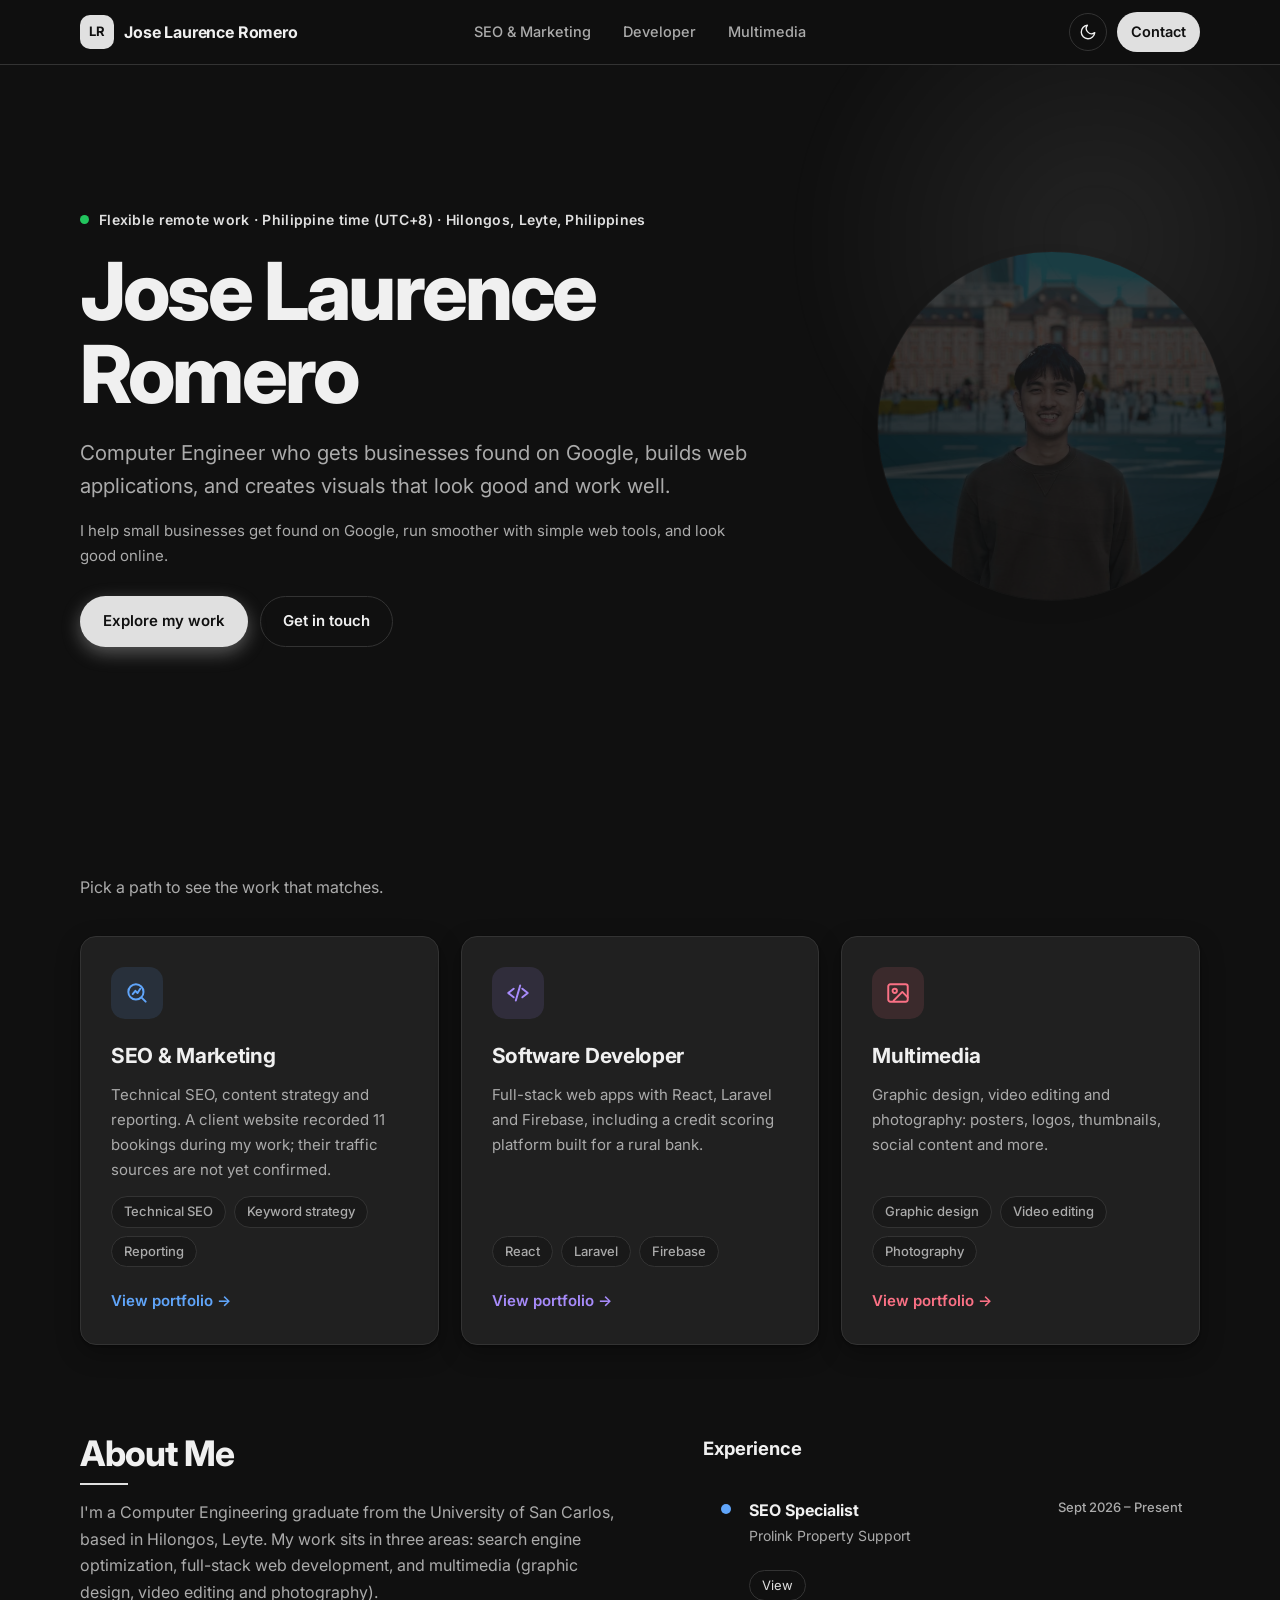
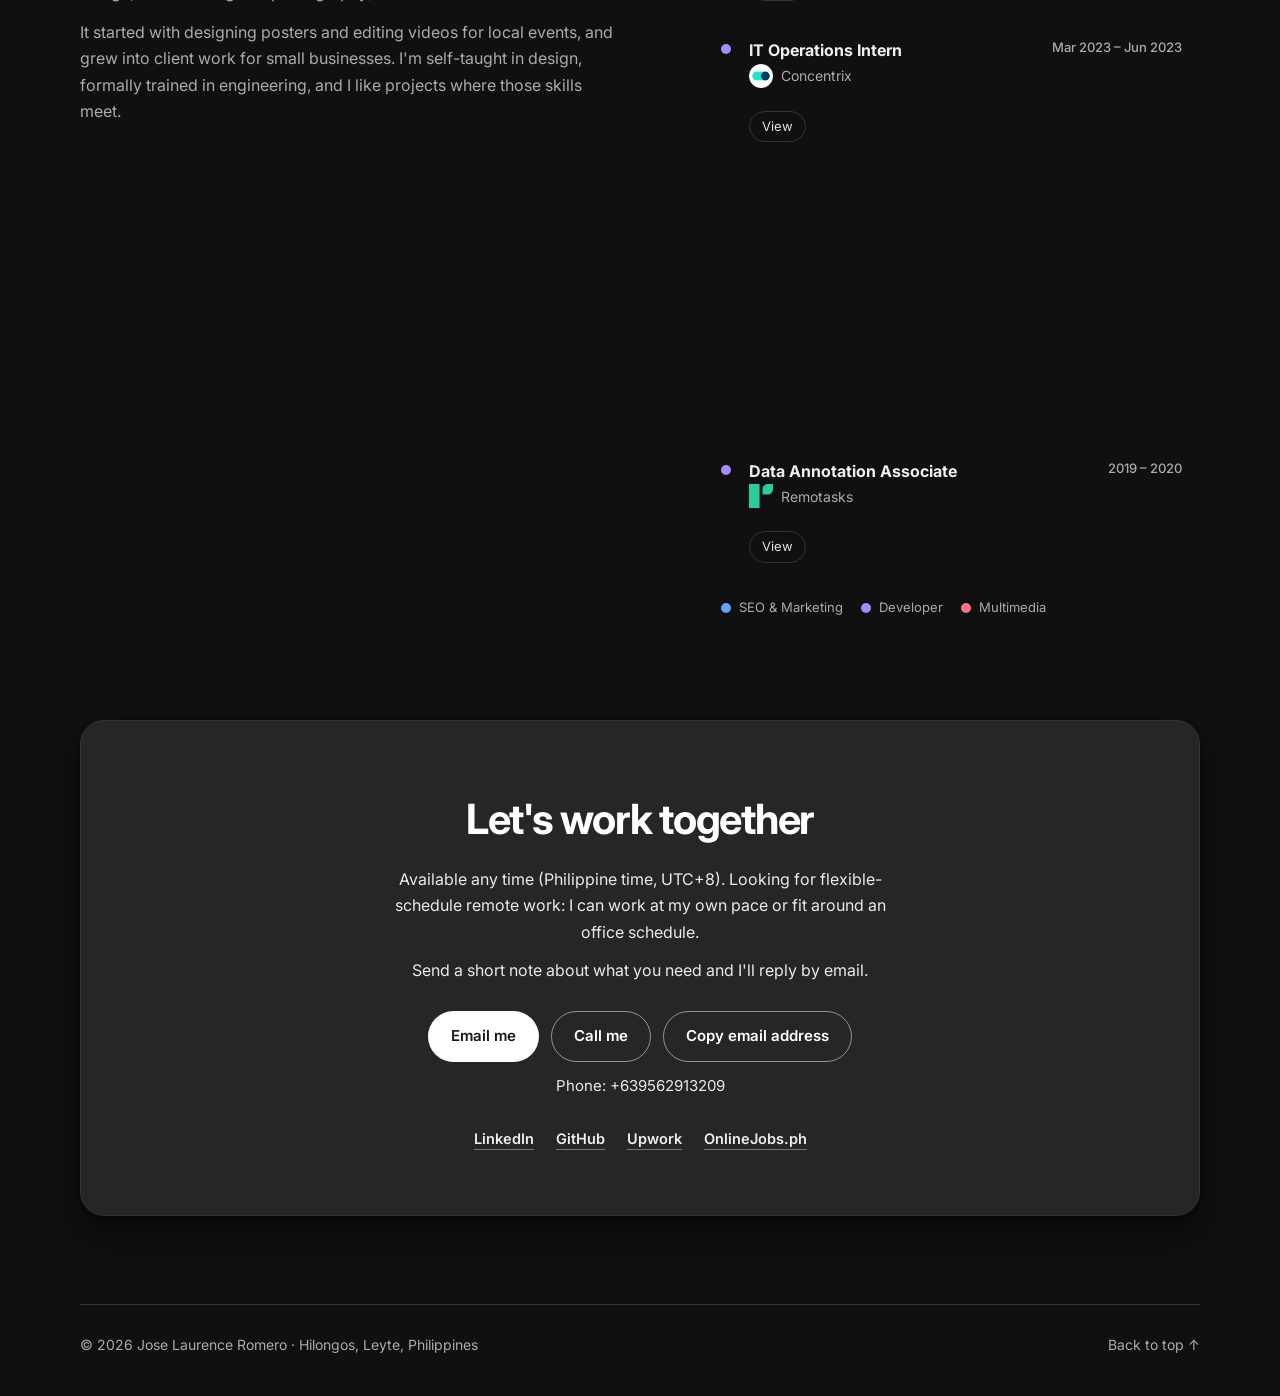
==== index.html @ e4cc72ba "UI update" ====
<!doctype html>
<html lang="en" data-theme="dark">
<head>
  <meta charset="utf-8">
  <meta name="viewport" content="width=device-width, initial-scale=1">
  <style data-navigation-fade>
    @view-transition { navigation: auto; }
    @media (prefers-reduced-motion: reduce) { @view-transition { navigation: none; } }
  </style>
  <title>Jose Laurence Romero | SEO Specialist, Web Developer &amp; Multimedia Creative</title>
  <meta name="description" content="Portfolio of Jose Laurence Romero, a Computer Engineering graduate in the Philippines working in SEO, full-stack web development, and multimedia (graphic design, video editing, photography). Open for remote work.">
  <meta property="og:title" content="Jose Laurence Romero | SEO Specialist, Web Developer &amp; Multimedia Creative">
  <meta property="og:description" content="Portfolio of Jose Laurence Romero, a Computer Engineering graduate in the Philippines working in SEO, full-stack web development, and multimedia (graphic design, video editing, photography). Open for remote work.">
  <meta property="og:type" content="website">
  <meta property="og:url" content="https://chongkies.github.io/laurence-romero-portfolio/">
  <meta property="og:image" content="https://chongkies.github.io/laurence-romero-portfolio/images/og-card.png">
  <meta property="og:image:width" content="1200">
  <meta property="og:image:height" content="630">
  <meta property="og:image:alt" content="Jose Laurence Romero — SEO · Web Development · Multimedia">
  <meta name="twitter:card" content="summary_large_image">
  <link rel="canonical" href="https://chongkies.github.io/laurence-romero-portfolio/">
  <meta name="theme-color" content="#4f46e5">
  <script>try{var t=localStorage.getItem("theme");if(t)document.documentElement.setAttribute("data-theme",t)}catch(e){}</script>
  <link rel="preconnect" href="https://fonts.googleapis.com">
  <link rel="preconnect" href="https://fonts.gstatic.com" crossorigin>
  <link rel="stylesheet" href="https://fonts.googleapis.com/css2?family=Inter:wght@400;500;600;700;800&display=swap">
  <link rel="stylesheet" href="style.css">
  <script type="application/ld+json">
  {"@context":"https://schema.org","@type":"Person","name":"Jose Laurence Romero","jobTitle":["SEO Specialist","Software Developer","Graphic Designer"],"alumniOf":"University of San Carlos","address":{"@type":"PostalAddress","addressLocality":"Hilongos","addressRegion":"Leyte","addressCountry":"PH"}}
  </script>
</head>
<body data-view="home" data-root=".">
  <a class="skip" href="#main">Skip to content</a>
  <header class="nav" id="nav">

      <div class="wrap nav-in">
        <a class="brand" href=""><span class="mono">LR</span><span class="brand-name">Jose Laurence Romero</span></a>
        <button class="burger" id="burger" aria-label="Open menu" aria-expanded="false" aria-controls="navlinks"><span></span><span></span></button>
        <nav class="links" id="navlinks">
          <div class="nav-pages">
          <a href="seo/">SEO &amp; Marketing</a><a href="developer/">Developer</a><a href="multimedia/">Multimedia</a>
          </div>
          <div class="nav-actions">
          <button class="theme" id="theme" aria-label="Toggle dark mode" title="Toggle dark mode"><svg viewBox="0 0 24 24" fill="none" stroke="currentColor" stroke-width="1.8" stroke-linecap="round" stroke-linejoin="round" aria-hidden="true"><path d="M21 12.8A9 9 0 1 1 11.2 3a7 7 0 0 0 9.8 9.8z"></path></svg></button>
          <a class="nav-contact" href="#contact">Contact</a>
          </div>
        </nav>
      </div>
</header>
  <main id="main">

      <section class="hero">
        <div class="wrap hero-in">
          <div class="hero-copy">
          <p class="kicker"><span class="pulse"></span>Flexible remote work · Philippine time (UTC+8) · Hilongos, Leyte, Philippines</p>
          <h1>Jose Laurence Romero</h1>
          <p class="lead">Computer Engineer who gets businesses found on Google, builds web applications, and creates visuals that look good and work well.</p>
          <p class="hero-help">I help small businesses get found on Google, run smoother with simple web tools, and look good online.</p>
          <div class="btn-row">
            <a class="btn primary" href="#portfolios">Explore my work</a>
            <a class="btn ghost" href="#contact">Get in touch</a>
          </div>
          </div>
          <div class="hero-portrait"><img src="images/me/web/laurence-portrait.jpg" alt="Jose Laurence Romero smiling in front of a station building and city skyline" width="1000" height="1333" fetchpriority="high" decoding="async"></div>
        </div>
      </section>

      <section class="section" id="portfolios">
        <div class="wrap">
          <h2 class="section-title title-line">What are you hiring for?</h2>
          <p class="section-sub">Pick a path to see the work that matches.</p>
          <div class="cards">
        <a class="role-card reveal-left" data-role="seo" href="seo/">
          <span class="role-ico"><svg viewBox="0 0 24 24" fill="none" stroke="currentColor" stroke-width="1.8" stroke-linecap="round" stroke-linejoin="round" aria-hidden="true"><circle cx="11" cy="11" r="7"></circle><path d="m20 20-3.5-3.5"></path><path d="M8 13l2.5-3 2 2L15 8"></path></svg></span>
          <h3>SEO &amp; Marketing</h3>
          <p>Technical SEO, content strategy and reporting. A client website recorded 11 bookings during my work; their traffic sources are not yet confirmed.</p>
          <ul class="chips"><li>Technical SEO</li><li>Keyword strategy</li><li>Reporting</li></ul>
          <span class="role-go">View portfolio <i>→</i></span>
        </a>
        <a class="role-card reveal-right" data-role="dev" href="developer/">
          <span class="role-ico"><svg viewBox="0 0 24 24" fill="none" stroke="currentColor" stroke-width="1.8" stroke-linecap="round" stroke-linejoin="round" aria-hidden="true"><path d="m8 8-5 4 5 4"></path><path d="m16 8 5 4-5 4"></path><path d="m14 5-4 14"></path></svg></span>
          <h3>Software Developer</h3>
          <p>Full-stack web apps with React, Laravel and Firebase, including a credit scoring platform built for a rural bank.</p>
          <ul class="chips"><li>React</li><li>Laravel</li><li>Firebase</li></ul>
          <span class="role-go">View portfolio <i>→</i></span>
        </a>
        <a class="role-card reveal-left" data-role="multimedia" href="multimedia/">
          <span class="role-ico"><svg viewBox="0 0 24 24" fill="none" stroke="currentColor" stroke-width="1.8" stroke-linecap="round" stroke-linejoin="round" aria-hidden="true"><rect x="3" y="4" width="18" height="16" rx="2"></rect><circle cx="9" cy="10" r="2"></circle><path d="m21 16-5-5-8 8"></path></svg></span>
          <h3>Multimedia</h3>
          <p>Graphic design, video editing and photography: posters, logos, thumbnails, social content and more.</p>
          <ul class="chips"><li>Graphic design</li><li>Video editing</li><li>Photography</li></ul>
          <span class="role-go">View portfolio <i>→</i></span>
        </a></div>
        </div>
      </section>

      <section class="section alt" id="about">
        <div class="wrap about-grid">
          <div>
            <h2 class="section-title title-line"><a class="about-discover" href="about/" aria-describedby="about-hint">About Me<span class="about-hint" id="about-hint" role="tooltip">Want to know me more? Click me!</span></a></h2>
            <p>I'm a Computer Engineering graduate from the University of San Carlos, based in Hilongos, Leyte. My work sits in three areas: search engine optimization, full-stack web development, and multimedia (graphic design, video editing and photography).</p><p>It started with designing posters and editing videos for local events, and grew into client work for small businesses. I'm self-taught in design, formally trained in engineering, and I like projects where those skills meet.</p>
            <dl class="facts">
              <div><dt>Education</dt><dd class="organization-name"><img class="organization-logo" src="images/school_logo.png" width="24" height="24" alt="University of San Carlos logo">B.S. Computer Engineering, University of San Carlos (July 2026)</dd></div><div><dt>Languages</dt><dd>English, Filipino, Cebuano, Japanese (a little)</dd></div>
            </dl>
          </div>
          <div>
            <h3>Experience</h3>
            <ul class="timeline"><li class="tl-item reveal-right" id="seo-prolink">
        <span class="tl-dot" data-role="seo"></span>
        <div><h4>SEO Specialist</h4><p class="organization-name"><span>Prolink Property Support</span></p>
          <button class="timeline-toggle" type="button" aria-expanded="false" aria-controls="seo-prolink-details">View<span class="sr-only"> SEO Specialist</span></button>
          <div class="timeline-details" id="seo-prolink-details"><div><ul class="bullets"><li>Lead AI-assisted keyword and content strategy with GrandRanker, managing a 450+ keyword library.</li><li>Run on-page SEO audits covering meta tags, internal linking and content structure, and improve navigation and UX to strengthen conversion paths.</li><li>Set up Google Search Console, GA4 and Bing Webmaster Tools to track search visibility and site activity.</li><li>Resolved indexing blocks, duplicate-post redirects and broken links, and added structured data.</li><li>Reviewed AI-written posts for repeated text, drafting notes and off-topic content.</li><li>Prepared plain-English monthly reports and used query and page data to identify content opportunities.</li></ul></div></div>
        </div><span class="tl-date">Sept 2026 – Present</span>
      </li><li class="tl-item reveal-left" id="it-concentrix">
        <span class="tl-dot" data-role="dev"></span>
        <div><h4>IT Operations Intern</h4><p class="organization-name"><img class="organization-logo" src="images/organizations/concentrix.png" width="24" height="24" alt="Concentrix logo"><span>Concentrix</span></p>
          <button class="timeline-toggle" type="button" aria-expanded="false" aria-controls="it-concentrix-details">View<span class="sr-only"> IT Operations Intern</span></button>
          <div class="timeline-details" id="it-concentrix-details"><div><ul class="bullets"><li>Troubleshot hardware and software issues to support daily IT operations.</li><li>Investigated network issues as part of the office's IT support work.</li><li>Configured workstations for daily use.</li><li>Documented IT processes and worked with enterprise IT teams on operational support.</li></ul></div></div>
        </div><span class="tl-date">Mar 2023 – Jun 2023</span>
      </li><li class="tl-item reveal-right" id="design-freelance">
        <span class="tl-dot" data-role="multimedia"></span>
        <div><h4>Freelance Graphic Designer</h4><p class="organization-name"><span>Small businesses and local events</span></p>
          <button class="timeline-toggle" type="button" aria-expanded="false" aria-controls="design-freelance-details">View<span class="sr-only"> Freelance Graphic Designer</span></button>
          <div class="timeline-details" id="design-freelance-details"><div><ul class="bullets"><li>Designed digital and print marketing materials for company promotions and announcements.</li><li>Created social media graphics and branding assets aligned with business goals.</li><li>Produced banners, posters and social content for local sports and community events, keeping branding consistent across campaigns by working with organizers.</li><li>Designed business logos using industry-specific imagery, including bicycle components for a bike service and coconut illustrations for a copra business.</li><li>Created travel and outdoor thumbnails that combine destination photography with prominent titles and trip details.</li><li>Designed downhill-race number plates with rider names, race numbers and sponsor logos arranged around a clear event identity.</li><li>Created destination posters that pair outdoor photography with prominent location names and clear typography.</li></ul></div></div>
        </div><span class="tl-date">Freelance</span>
      </li><li class="tl-item reveal-left" id="video-freelance">
        <span class="tl-dot" data-role="multimedia"></span>
        <div><h4>Freelance Video Editor</h4><p class="organization-name"><span>Freelance</span></p>
          <button class="timeline-toggle" type="button" aria-expanded="false" aria-controls="video-freelance-details">View<span class="sr-only"> Freelance Video Editor</span></button>
          <div class="timeline-details" id="video-freelance-details"><div><ul class="bullets"><li>Edited long-form videos with a focus on storytelling, arranging scenes and pacing to give the footage a clear progression.</li><li>Used on-screen subtitles to carry the story and add context rather than dubbed narration.</li><li>Created outdoor video edits covering exploration hikes, climbs, point-of-view footage and time-lapse sequences.</li><li>Edited short-form content, including shoe unboxing and UGC videos, alongside longer edits.</li></ul></div></div>
        </div><span class="tl-date">Freelance</span>
      </li><li class="tl-item reveal-right" id="annotation-remotasks">
        <span class="tl-dot" data-role="dev"></span>
        <div><h4>Data Annotation Associate</h4><p class="organization-name"><img class="organization-logo" src="images/organizations/remotasks.png" width="24" height="24" alt="Remotasks logo"><span>Remotasks</span></p>
          <button class="timeline-toggle" type="button" aria-expanded="false" aria-controls="annotation-remotasks-details">View<span class="sr-only"> Data Annotation Associate</span></button>
          <div class="timeline-details" id="annotation-remotasks-details"><div><ul class="bullets"><li>Annotated image datasets for machine learning applications.</li><li>Worked with LiDAR datasets as part of data annotation assignments.</li><li>Kept accuracy high while meeting productivity and quality targets, working independently and fully remote.</li></ul></div></div>
        </div><span class="tl-date">2019 – 2020</span>
      </li></ul>
            <p class="legend">
              <span><i class="tl-dot" data-role="seo"></i>SEO &amp; Marketing</span>
              <span><i class="tl-dot" data-role="dev"></i>Developer</span>
              <span><i class="tl-dot" data-role="multimedia"></i>Multimedia</span>
            </p>
          </div>
        </div>
      </section>


      <section class="cta" id="contact">
        <div class="wrap">
          <div class="cta-box">
            <h2>Let's work together</h2>
            <p>Available any time (Philippine time, UTC+8). Looking for flexible-schedule remote work: I can work at my own pace or fit around an office schedule.</p>
            <p>Send a short note about what you need and I'll reply by email.</p>
            <div class="btn-row">
              <a class="btn primary" href="mailto:laurence.romero64@gmail.com?subject=Hello%20Laurence%20%E2%80%94%20Work%20inquiry">Email me</a>
              <a class="btn ghost" href="tel:+639562913209" aria-label="Call +639562913209">Call me</a>
              <button class="btn ghost" id="copy-email" type="button">Copy email address</button>
            </div>
            <p class="contact-phone">Phone: <span>+639562913209</span></p>
            <ul class="link-row"><li><a href="https://www.linkedin.com/in/jose-laurence-romero-a665912b1" target="_blank" rel="noopener noreferrer">LinkedIn</a></li><li><a href="https://github.com/Chongkies" target="_blank" rel="noopener noreferrer">GitHub</a></li><li><a href="https://www.upwork.com/freelancers/joselaurencer" target="_blank" rel="noopener noreferrer">Upwork</a></li><li><a href="https://www.onlinejobs.ph/jobseekers/info/1520167" target="_blank" rel="noopener noreferrer">OnlineJobs.ph</a></li></ul>
          </div>
        </div>
      </section>

</main>
  <footer id="footer">

      <div class="wrap foot-in">
        <p>© 2026 Jose Laurence Romero · Hilongos, Leyte, Philippines</p>
        <a href="#top" class="totop">Back to top ↑</a>
      </div>
</footer>
  <script src="content.js"></script>
  <script src="app.js"></script>
</body>
</html>
---- style.css ----
/* Clean, minimal, modern. Colors and spacing are all variables at the top. */
:root {
  --bg: #ffffff;
  --surface: #f6f7f9;
  --card: #ffffff;
  --text: #0f172a;
  --muted: #5b6475;
  --line: #e4e7ec;
  --accent: #4f46e5;
  --accent-soft: rgba(79, 70, 229, 0.1);
  --seo: #2563eb;
  --dev: #7c3aed;
  --multimedia: #e11d48;
  --shadow: 0 1px 2px rgba(15, 23, 42, 0.05), 0 8px 24px rgba(15, 23, 42, 0.06);
  --shadow-up: 0 2px 4px rgba(15, 23, 42, 0.06), 0 18px 40px rgba(15, 23, 42, 0.12);
  --radius: 16px;
  --ease: cubic-bezier(0.22, 0.61, 0.36, 1);
  color-scheme: light;
}
@media (prefers-color-scheme: dark) {
  :root:not([data-theme="light"]) {
    --bg: #101010;
    --surface: #191919;
    --card: #202020;
    --text: #f0f0f0;
    --muted: #ababab;
    --line: #333333;
    --accent: #e0e0e0;
    --accent-soft: rgba(255, 255, 255, 0.08);
    --seo: #60a5fa;
    --dev: #a78bfa;
    --multimedia: #fb7185;
    --shadow: 0 1px 2px rgba(0, 0, 0, 0.3), 0 8px 24px rgba(0, 0, 0, 0.3);
    --shadow-up: 0 2px 4px rgba(0, 0, 0, 0.4), 0 18px 40px rgba(0, 0, 0, 0.45);
    color-scheme: dark;
  }
}
:root[data-theme="dark"] {
  --bg: #101010;
  --surface: #191919;
  --card: #202020;
  --text: #f0f0f0;
  --muted: #ababab;
  --line: #333333;
  --accent: #e0e0e0;
  --accent-soft: rgba(255, 255, 255, 0.08);
  --seo: #60a5fa;
  --dev: #a78bfa;
  --multimedia: #fb7185;
  --shadow: 0 1px 2px rgba(0, 0, 0, 0.3), 0 8px 24px rgba(0, 0, 0, 0.3);
  --shadow-up: 0 2px 4px rgba(0, 0, 0, 0.4), 0 18px 40px rgba(0, 0, 0, 0.45);
  color-scheme: dark;
}

/* Each page gets its own accent colour */
body[data-view="seo"] { --accent: var(--seo); --accent-soft: color-mix(in srgb, var(--seo) 12%, transparent); }
body[data-view="dev"] { --accent: var(--dev); --accent-soft: color-mix(in srgb, var(--dev) 12%, transparent); }
body[data-view="multimedia"] { --accent: var(--multimedia); --accent-soft: color-mix(in srgb, var(--multimedia) 12%, transparent); }




/* Normal multi-page navigation; unsupported browsers use a regular page load. */
@view-transition { navigation: auto; }
::view-transition-old(root), ::view-transition-new(root) { animation-duration: 0.28s; }
@media (prefers-reduced-motion: reduce) {
  @view-transition { navigation: none; }
  ::view-transition-old(root), ::view-transition-new(root) { animation: none !important; }
}

*, *::before, *::after { box-sizing: border-box; }
html { scroll-behavior: smooth; scroll-padding-top: 84px; -webkit-text-size-adjust: 100%; }
body {
  margin: 0;
  background: var(--bg);
  color: var(--text);
  font: 16px/1.65 "Inter", system-ui, -apple-system, "Segoe UI", Roboto, sans-serif;
  -webkit-font-smoothing: antialiased;
  transition: background 0.3s var(--ease), color 0.3s var(--ease);
}
body.noscroll { overflow: hidden; }
img { max-width: 100%; display: block; }
a { color: inherit; text-decoration: none; }
h1, h2, h3, h4, p, ul, dl { margin: 0; }
ul { padding: 0; list-style: none; }
.wrap { width: min(1120px, 100% - 40px); margin-inline: auto; }
.skip { position: absolute; left: -999px; top: 8px; background: var(--accent); color: #fff; padding: 8px 14px; border-radius: 8px; z-index: 100; }
.skip:focus { left: 8px; }
:focus-visible { outline: 2px solid var(--accent); outline-offset: 3px; border-radius: 6px; }

/* ---------- nav ---------- */
.nav { position: sticky; top: 0; z-index: 50; background: color-mix(in srgb, var(--bg) 82%, transparent); backdrop-filter: saturate(1.6) blur(14px); -webkit-backdrop-filter: saturate(1.6) blur(14px); border-bottom: 1px solid var(--line); }
.nav-in { display: grid; grid-template-columns: 1fr auto 1fr; align-items: center; height: 64px; gap: 12px; }
.brand { display: flex; align-items: center; gap: 10px; font-weight: 700; letter-spacing: -0.01em; }
.mono { display: grid; place-items: center; width: 34px; height: 34px; border-radius: 10px; background: var(--accent); color: #fff; font-size: 13px; letter-spacing: 0.02em; transition: transform 0.3s var(--ease); }
.brand:hover .mono { transform: rotate(-6deg) scale(1.05); }
.links { display: contents; }
.nav-pages, .nav-actions { display: flex; align-items: center; gap: 4px; }
.nav-pages { grid-column: 2; }
.nav-actions { grid-column: 3; justify-self: end; }
.links a { padding: 8px 14px; border-radius: 999px; color: var(--muted); font-size: 14.5px; font-weight: 500; transition: color 0.2s, background 0.2s; }
.links a:hover { color: var(--text); background: var(--surface); }
.links a.active { color: var(--accent); background: var(--accent-soft); }
.links a.nav-contact { background: var(--accent); color: var(--bg); font-weight: 600; margin-left: 6px; }
.links a.nav-contact:hover { background: var(--text); color: var(--bg); }
.links a.nav-contact:focus-visible { outline: 2px solid var(--accent); outline-offset: 3px; }
.theme { display: grid; place-items: center; width: 38px; height: 38px; margin-left: 6px; border-radius: 50%; border: 1px solid var(--line); background: transparent; color: var(--text); cursor: pointer; transition: background 0.2s, transform 0.3s var(--ease); }
.theme:hover { background: var(--surface); transform: rotate(18deg); }
.theme svg { width: 18px; height: 18px; }
.burger { display: none; width: 40px; height: 40px; border: 1px solid var(--line); border-radius: 10px; background: transparent; cursor: pointer; position: relative; }
.burger span { position: absolute; left: 11px; right: 11px; height: 2px; background: var(--text); border-radius: 2px; transition: transform 0.25s var(--ease), top 0.25s var(--ease); }
.burger span:first-child { top: 16px; }
.burger span:last-child { top: 22px; }
.burger[aria-expanded="true"] span:first-child { top: 19px; transform: rotate(45deg); }
.burger[aria-expanded="true"] span:last-child { top: 19px; transform: rotate(-45deg); }

/* ---------- buttons, chips ---------- */
.btn-row { display: flex; flex-wrap: wrap; gap: 12px; margin-top: 28px; }
.btn { display: inline-flex; align-items: center; justify-content: center; padding: 12px 22px; border-radius: 999px; font: inherit; font-weight: 600; font-size: 15px; cursor: pointer; border: 1px solid transparent; transition: transform 0.2s var(--ease), box-shadow 0.2s, background 0.2s, border-color 0.2s; }
.btn:hover { transform: translateY(-2px); }
.btn.primary { background: var(--accent); color: #fff; box-shadow: 0 6px 18px color-mix(in srgb, var(--accent) 35%, transparent); }
.btn.primary:hover { box-shadow: 0 10px 26px color-mix(in srgb, var(--accent) 45%, transparent); }
.btn.ghost { background: transparent; border-color: var(--line); color: var(--text); }
.btn.ghost:hover { border-color: var(--accent); color: var(--accent); }
.chips { display: flex; flex-wrap: wrap; gap: 8px; margin-top: 14px; }
.chips li { padding: 4px 12px; border-radius: 999px; background: var(--surface); border: 1px solid var(--line); color: var(--muted); font-size: 13px; font-weight: 500; }

/* ---------- reveal animation ---------- */
.reveal { opacity: 1; transform: none; }
.js-motion .reveal:not(.in) { opacity: 0; transform: translateY(24px); }
.js-motion .reveal { transition: opacity 0.7s var(--ease), transform 0.7s var(--ease); }
.reveal.in { opacity: 1; transform: none; }

/* ---------- hero ---------- */
.hero { position: relative; overflow: hidden; padding: clamp(72px, 12vw, 140px) 0 clamp(56px, 8vw, 96px); }
.hero::before { content: ""; position: absolute; inset: -20% -10% auto auto; width: 620px; height: 620px; background: radial-gradient(closest-side, var(--accent-soft), transparent); filter: blur(10px); transform: translateX(var(--circle-x, 0px)); pointer-events: none; }

.hero-in { position: relative; display: grid; grid-template-columns: minmax(0, 1fr) minmax(240px, 350px); gap: clamp(24px, 5vw, 64px); align-items: center; }
.hero-portrait { width: 100%; aspect-ratio: 1; overflow: hidden; border-radius: 50%; border: 1px solid var(--line); box-shadow: var(--shadow); }
.hero-portrait img { width: 100%; height: 100%; object-fit: cover; object-position: center 70%; transform: scale(1.6); transform-origin: center 70%; }
.kicker { display: inline-flex; align-items: center; gap: 10px; color: var(--accent); font-weight: 600; font-size: 14px; letter-spacing: 0.02em; margin-bottom: 18px; }
.pulse { width: 9px; height: 9px; border-radius: 50%; background: #22c55e; box-shadow: 0 0 0 0 rgba(34, 197, 94, 0.5); animation: pulse 2s infinite; }
@keyframes pulse { 70% { box-shadow: 0 0 0 10px rgba(34, 197, 94, 0); } 100% { box-shadow: 0 0 0 0 rgba(34, 197, 94, 0); } }
.hero h1 { font-size: clamp(2.6rem, 7vw, 5rem); line-height: 1.04; letter-spacing: -0.035em; font-weight: 800; }
.lead { max-width: 680px; margin-top: 22px; font-size: clamp(1.05rem, 2vw, 1.28rem); color: var(--muted); line-height: 1.6; }

/* ---------- sections ---------- */
.section { padding: clamp(40px, 5vw, 64px) 0; }
.section.alt { background: transparent; }
.section + .section, .section + .cta { padding-top: clamp(16px, 2vw, 24px); }
.section-title { font-size: clamp(1.6rem, 3.4vw, 2.2rem); letter-spacing: -0.025em; line-height: 1.15; margin-bottom: 14px; font-weight: 750; }
.section-sub { color: var(--muted); margin-bottom: 36px; }
.sub-title { font-size: 1.25rem; margin: 48px 0 16px; letter-spacing: -0.01em; }
.meta { color: var(--muted); font-size: 14px; margin-bottom: 14px; }
.narrow { max-width: 720px; }
.note { margin-top: 14px; color: var(--muted); font-size: 14px; max-width: 760px; }
.note.strong { color: var(--text); }

/* ---------- role cards ---------- */
.cards { display: grid; grid-template-columns: repeat(3, 1fr); gap: 22px; }
.role-card { position: relative; display: flex; flex-direction: column; padding: 30px; background: var(--card); border: 1px solid var(--line); border-radius: var(--radius); box-shadow: var(--shadow); transition: transform 0.35s var(--ease), box-shadow 0.35s var(--ease), border-color 0.35s; overflow: hidden; }
.role-card::after { content: ""; position: absolute; left: 0; right: 0; top: 0; height: 3px; background: var(--c); transform: scaleX(0); transform-origin: left; transition: transform 0.45s var(--ease); }
.role-card[data-role="seo"] { --c: var(--seo); }
.role-card[data-role="dev"] { --c: var(--dev); }
.role-card[data-role="multimedia"] { --c: var(--multimedia); }
.role-card:hover { transform: translateY(-6px); box-shadow: var(--shadow-up); border-color: color-mix(in srgb, var(--c) 40%, var(--line)); }
.role-card:hover::after { transform: scaleX(1); }
.role-ico { display: grid; place-items: center; width: 52px; height: 52px; border-radius: 14px; margin-bottom: 20px; color: var(--c); background: color-mix(in srgb, var(--c) 12%, transparent); }
.role-ico svg { width: 26px; height: 26px; }
.role-card h3 { font-size: 1.3rem; letter-spacing: -0.015em; margin-bottom: 10px; }
.role-card p { color: var(--muted); font-size: 15px; flex: 1; }
.role-go { margin-top: 22px; color: var(--c); font-weight: 600; font-size: 15px; }
.role-go i { display: inline-block; font-style: normal; transition: transform 0.25s var(--ease); }
.role-card:hover .role-go i { transform: translateX(6px); }

/* ---------- about + timeline ---------- */
.about-grid { display: grid; grid-template-columns: 1.1fr 1fr; gap: clamp(32px, 6vw, 80px); align-items: start; }
.about-grid p { color: var(--muted); margin-bottom: 14px; max-width: 560px; }
.about-grid h3 { font-size: 1.15rem; margin-bottom: 18px; }
.facts { margin-top: 26px; display: grid; gap: 12px; }
.facts div { display: grid; grid-template-columns: 96px 1fr; gap: 12px; padding-top: 12px; border-top: 1px solid var(--line); font-size: 14.5px; }
.facts dt { color: var(--muted); font-weight: 600; }
.facts dd { margin: 0; }
.about-discover { position: relative; display: inline-block; text-decoration: underline; text-decoration-color: transparent; text-underline-offset: 7px; transition: text-decoration-color 0.2s; }
.about-discover:hover, .about-discover:focus-visible { text-decoration-color: currentColor; }
.about-hint { position: absolute; bottom: calc(100% + 10px); left: 0; width: max-content; max-width: min(280px, calc(100vw - 40px)); padding: 10px 14px; border: 1px solid var(--line); border-radius: 10px; background: var(--card); color: var(--text); box-shadow: var(--shadow); font-size: 13px; font-weight: 500; line-height: 1.5; letter-spacing: 0; opacity: 0; visibility: hidden; transform: translateY(4px); transition: opacity 0.2s, transform 0.2s, visibility 0.2s; }
.about-discover:hover .about-hint, .about-discover:focus-visible .about-hint { opacity: 1; visibility: visible; transform: translateY(0); }
@media (hover: none) {
  .about-discover { text-decoration-color: var(--line); }
}
.personal-photos { display: grid; grid-template-columns: repeat(2, minmax(0, 1fr)); gap: 12px; margin-top: 18px; }
.personal-photos a { display: grid; place-items: center; overflow: hidden; border: 1px solid var(--line); border-radius: 12px; background: var(--card); }
.personal-photos img { width: 100%; height: auto; aspect-ratio: 3 / 4; object-fit: contain; }
.personal-photos a:focus-visible { outline: 2px solid var(--accent); outline-offset: 4px; }
.personal-page .personal-photos { grid-template-columns: repeat(3, minmax(0, 1fr)); margin-top: 0; }
@media (max-width: 700px) {
  .personal-page .personal-photos { grid-template-columns: repeat(2, minmax(0, 1fr)); }
}
.timeline { display: grid; gap: 4px; }
.tl-item { display: grid; grid-template-columns: 14px 1fr auto; gap: 14px; align-items: start; padding: 16px 18px; border-radius: 12px; transition: background 0.2s; }
.tl-item:hover { background: var(--card); }
.tl-item h4 { font-size: 1rem; }
.tl-item p { color: var(--muted); font-size: 14px; }
.tl-date { color: var(--muted); font-size: 13px; font-weight: 500; white-space: nowrap; }
.tl-dot { display: inline-block; width: 10px; height: 10px; border-radius: 50%; margin-top: 7px; background: var(--accent); }
.tl-dot[data-role="seo"] { background: var(--seo); }
.tl-dot[data-role="dev"] { background: var(--dev); }
.tl-dot[data-role="multimedia"] { background: var(--multimedia); }
.legend { display: flex; flex-wrap: wrap; gap: 8px 18px; margin-top: 18px; padding-left: 18px; font-size: 13px; color: var(--muted); }
.legend span { display: inline-flex; align-items: center; gap: 8px; }
.legend .tl-dot { margin-top: 0; }

/* ---------- role page header ---------- */
.page-head { position: relative; overflow: hidden; padding: clamp(48px, 7vw, 88px) 0 clamp(24px, 3vw, 40px); }
.page-head::before { content: ""; position: absolute; right: -120px; top: -160px; width: 520px; height: 520px; background: radial-gradient(closest-side, var(--accent-soft), transparent); pointer-events: none; }
.page-head .wrap { position: relative; }
.page-head h1 { font-size: clamp(2rem, 5vw, 3.3rem); line-height: 1.08; letter-spacing: -0.03em; font-weight: 800; max-width: 860px; }
.back { display: inline-block; margin-bottom: 22px; color: var(--muted); font-size: 14px; font-weight: 500; transition: color 0.2s, transform 0.2s; }
.back:hover { color: var(--accent); transform: translateX(-3px); }
.switch { display: flex; flex-wrap: wrap; align-items: center; gap: 10px; margin-top: 30px; color: var(--muted); font-size: 14px; }
.pill { padding: 6px 14px; border: 1px solid var(--line); border-radius: 999px; font-weight: 500; color: var(--text); transition: border-color 0.2s, color 0.2s, transform 0.2s; }
.pill:hover { transform: translateY(-2px); }
.pill[data-role="seo"]:hover { border-color: var(--seo); color: var(--seo); }
.pill[data-role="dev"]:hover { border-color: var(--dev); color: var(--dev); }
.pill[data-role="multimedia"]:hover { border-color: var(--multimedia); color: var(--multimedia); }

/* ---------- SEO case study ---------- */
.stats { display: grid; grid-template-columns: repeat(4, 1fr); gap: 18px; margin: 36px 0; }
.stat { padding: 24px; background: var(--card); border: 1px solid var(--line); border-radius: var(--radius); box-shadow: var(--shadow); display: flex; flex-direction: column; gap: 4px; }
.stat strong { font-size: clamp(1.7rem, 3.2vw, 2.3rem); letter-spacing: -0.03em; color: var(--accent); line-height: 1.1; }
.stat span { font-weight: 600; font-size: 14.5px; }
.stat small { color: var(--muted); font-size: 12.5px; }
.panel { padding: 28px; background: var(--card); border: 1px solid var(--line); border-radius: var(--radius); box-shadow: var(--shadow); }
.panel h3 { margin-bottom: 8px; }
.case-figure { margin-top: 24px; }
.case-figure figure { margin: 16px 0 0; }
.case-figure-image { display: block; overflow: hidden; padding: 8px; border: 1px solid #383b3e; border-radius: 12px; background: #17191a; }
.case-figure-image img { display: block; width: 100%; max-width: 100%; height: auto; }
.panel.case-figure .note:first-of-type { margin-top: 12px; }
.figure-explanation { max-width: 760px; margin-top: 16px; color: var(--muted); }
.case-figure h4 { margin-top: 22px; }
.indexing-chart { padding: clamp(10px, 2vw, 24px); background: var(--surface); border: 1px solid var(--line); border-radius: 12px; }
.indexing-chart svg { display: block; width: 100%; height: auto; overflow: visible; }
.indexing-legend { display: flex; flex-wrap: wrap; gap: 10px 24px; font-size: 14px; color: var(--muted); }
.indexing-legend li { display: flex; align-items: center; gap: 8px; }
.series-0 { color: var(--seo); }
.series-1 { color: var(--muted); }
.indexing-key { width: 20px; border-top: 3px solid currentColor; }
.indexing-key.series-1 { border-top-style: dashed; }
.indexing-grid { stroke: var(--line); }
.indexing-axis { fill: var(--muted); font-family: inherit; font-size: 14px; }
.indexing-value { fill: currentColor; font-family: inherit; font-size: 15px; font-weight: 700; }
.indexing-line { fill: none; stroke: currentColor; stroke-width: 3; stroke-linejoin: round; stroke-dasharray: 1; stroke-dashoffset: 1; transition: stroke-dashoffset 1.2s var(--ease) 0.15s; }
.case-figure.in .indexing-line { stroke-dashoffset: 0; }
.indexing-point { fill: var(--card); stroke: currentColor; stroke-width: 2; opacity: 0; transition: opacity 0.3s 0.9s; }
.case-figure.in .indexing-point { opacity: 1; }
.indexing-point:hover, .indexing-point:focus { fill: currentColor; stroke-width: 3; }
.indexing-source { text-decoration: underline; text-underline-offset: 3px; }
@media (max-width: 720px) {
  .indexing-axis, .indexing-value { font-size: 19px; }
}
@media (prefers-reduced-motion: reduce) {
  .indexing-line { stroke-dashoffset: 0; }
  .indexing-point { opacity: 1; }
}
.bars { display: flex; align-items: flex-end; justify-content: space-between; gap: clamp(8px, 3vw, 28px); height: 250px; padding-top: 12px; border-bottom: 1px solid var(--line); }
.bar-col { flex: 1; display: flex; flex-direction: column; align-items: center; justify-content: flex-end; height: 100%; }
.bar-val { font-weight: 700; font-size: 14px; margin-bottom: 6px; }
.bar { width: min(64px, 100%); height: 0; border-radius: 8px 8px 0 0; background: var(--accent); transition: height 1.1s var(--ease) 0.15s; }
.panel.in .bar { height: calc(var(--n) * 1.7px); }
.bar.partial { background: color-mix(in srgb, var(--accent) 45%, transparent); }
.bars .bar-col { position: relative; }
.bar-lab { position: absolute; top: 100%; margin-top: 8px; white-space: nowrap; font-size: 12.5px; color: var(--muted); text-align: center; }
.bar-lab small { display: block; font-size: 11px; opacity: 0.8; }
.panel .note:first-of-type { margin-top: 60px; }
.table-wrap { overflow-x: auto; border: 1px solid var(--line); border-radius: var(--radius); background: var(--card); box-shadow: var(--shadow); }
table { width: 100%; border-collapse: collapse; font-size: 14.5px; min-width: 620px; }
th, td { text-align: left; padding: 14px 18px; border-bottom: 1px solid var(--line); vertical-align: top; }
thead th { background: var(--surface); font-size: 12.5px; text-transform: uppercase; letter-spacing: 0.06em; color: var(--muted); }
tbody th { font-weight: 600; white-space: nowrap; }
tbody tr:last-child > * { border-bottom: 0; }
tbody tr:hover { background: color-mix(in srgb, var(--accent) 4%, transparent); }
.did-grid { display: grid; grid-template-columns: repeat(3, 1fr); gap: 18px; margin-top: 28px; }
.did { padding: 24px; border: 1px solid var(--line); border-radius: var(--radius); background: var(--card); transition: transform 0.3s var(--ease), box-shadow 0.3s; }
.did:hover { transform: translateY(-4px); box-shadow: var(--shadow); }
.did .num { display: block; font-weight: 800; font-size: 13px; color: var(--accent); letter-spacing: 0.08em; margin-bottom: 10px; }
.did h4 { font-size: 1.05rem; margin-bottom: 6px; }
.did p { color: var(--muted); font-size: 14.5px; }
.callout { margin-top: 32px; padding: 20px 24px; border-left: 4px solid var(--accent); background: var(--accent-soft); border-radius: 0 12px 12px 0; font-size: 15px; }

/* ---------- skills, experience ---------- */
.skill-grid { display: grid; grid-template-columns: repeat(auto-fill, minmax(300px, 1fr)); gap: 18px; margin-top: 24px; }
.skill { padding: 22px 24px; background: var(--card); border: 1px solid var(--line); border-radius: var(--radius); }
.skill h4 { font-size: 13px; text-transform: uppercase; letter-spacing: 0.07em; color: var(--accent); }
.skill .chips { margin-top: 12px; }
.skill .chips li, .project .chips li { display: inline-flex; align-items: center; gap: 6px; }
.tool-logo { width: 16px; height: 16px; flex-shrink: 0; object-fit: contain; }
[data-theme="dark"] .tool-logo { filter: brightness(0) invert(1); }
@media (prefers-color-scheme: dark) {
  :root:not([data-theme]) .tool-logo { filter: brightness(0) invert(1); }
}
.exp { padding: 24px; border: 1px solid var(--line); border-radius: var(--radius); background: var(--card); margin-top: 18px; }
.experience-more { margin-top: 14px; }
.experience-more summary { width: fit-content; cursor: pointer; color: var(--accent); font-size: 14px; font-weight: 600; }
.experience-more .less-label, .experience-more[open] .more-label { display: none; }
.experience-more[open] .less-label { display: inline; }
.exp-head, .edu { display: flex; justify-content: space-between; gap: 16px; align-items: flex-start; }
.exp-head h3, .edu h4 { font-size: 1.1rem; }
.exp-head p, .edu p { color: var(--muted); font-size: 14.5px; }
.organization-name { display: flex; align-items: center; gap: 8px; }
.organization-logo { width: 24px; height: 24px; flex-shrink: 0; object-fit: contain; }
[data-theme="dark"] .organization-name img[src$="/semrush.svg"] { filter: brightness(0) invert(1); }
@media (prefers-color-scheme: dark) {
  :root:not([data-theme]) .organization-name img[src$="/semrush.svg"] { filter: brightness(0) invert(1); }
}
.edu { padding: 18px 0; border-bottom: 1px solid var(--line); }
.bullets { margin-top: 14px; display: grid; gap: 8px; }
.bullets li { position: relative; padding-left: 20px; color: var(--muted); font-size: 15px; }
.bullets li::before { content: ""; position: absolute; left: 0; top: 0.7em; width: 8px; height: 2px; background: var(--accent); }
.two-col { display: grid; grid-template-columns: 1.3fr 1fr; gap: clamp(28px, 5vw, 64px); align-items: start; }

/* ---------- dev projects ---------- */
.projects { display: grid; gap: 24px; margin-top: 28px; }
.project { display: grid; grid-template-columns: 1fr; border: 1px solid var(--line); border-radius: var(--radius); background: var(--card); box-shadow: var(--shadow); overflow: hidden; transition: transform 0.35s var(--ease), box-shadow 0.35s; }
.project:hover { transform: translateY(-4px); box-shadow: var(--shadow-up); }
.project-img { width: 100%; aspect-ratio: 16 / 7; object-fit: cover; border-bottom: 1px solid var(--line); }
.project-view { gap: 8px; }
.has-project-view { position: relative; }
.has-project-view > .project-view { position: absolute; top: clamp(24px, 4vw, 38px); right: clamp(24px, 4vw, 38px); padding: 8px 14px; }
.has-project-view > .meta, .has-project-view > h3 { padding-right: 108px; }
.project-view svg { width: 18px; height: 18px; flex-shrink: 0; }
.project-preview-dialog { width: min(1120px, calc(100% - 24px)); max-height: calc(100dvh - 32px); margin: auto; padding: clamp(16px, 3vw, 28px); border: 1px solid var(--line); border-radius: var(--radius); background: var(--bg); color: var(--text); overflow-y: auto; }
.project-preview-dialog::backdrop { background: rgba(0, 0, 0, 0.8); }
.project-preview-header { display: flex; justify-content: space-between; align-items: center; gap: 16px; margin-bottom: 24px; }
.project-preview-header h2 { font-size: clamp(1.1rem, 3vw, 1.5rem); }
.project-preview-header .btn { flex-shrink: 0; }
.project-preview-devices { display: grid; grid-template-columns: repeat(2, minmax(0, 1fr)); gap: 32px; align-items: start; }
.project-preview-devices.single-preview { grid-template-columns: minmax(0, 1fr); }
.preview-browser { background: #292929; color: #eee; font: 12px/1.4 system-ui, sans-serif; }
.preview-browser-tabs, .preview-browser-toolbar { display: flex; align-items: center; gap: 12px; padding: 6px 10px; }
.preview-browser-tab { display: flex; justify-content: space-between; gap: 20px; min-width: 0; padding: 6px 10px; border-radius: 8px 8px 0 0; background: #3a3a3a; }
.preview-browser-window { margin-left: auto; white-space: nowrap; }
.preview-browser-toolbar { background: #3a3a3a; }
.preview-browser-toolbar > span { white-space: nowrap; }
.preview-browser-address { flex: 1; min-width: 0; padding: 5px 12px; overflow: hidden; text-overflow: ellipsis; border-radius: 999px; background: #202020; color: #bbb; }
@media (max-width: 500px) {
  .preview-browser { font-size: 9px; }
  .preview-browser-tabs, .preview-browser-toolbar { gap: 6px; padding: 4px 6px; }
}
.project-device-preview { min-width: 0; margin: 0; }
.project-device-preview figcaption { margin-top: 14px; text-align: center; color: var(--muted); font-size: 13px; }
.project-device-preview figcaption a { text-decoration: underline; text-underline-offset: 3px; }
.device-frame { position: relative; margin-inline: auto; background: #151515; border: 2px solid #555; }
.device-frame img { display: block; width: 100%; height: auto; }
.device-laptop { padding: 14px 10px 18px; border-radius: 12px 12px 4px 4px; }
.device-laptop::before { content: ""; position: absolute; width: 4px; height: 4px; top: 4px; left: calc(50% - 2px); border-radius: 50%; background: #777; }
.device-laptop::after { content: ""; position: absolute; bottom: -10px; left: -2%; width: 104%; height: 10px; border-radius: 0 0 12px 12px; background: linear-gradient(#aaa, #555); }
.device-iphone { width: min(100%, 250px); padding: 18px 6px 10px; border-radius: 32px; }
.device-iphone a { display: block; overflow: hidden; border-radius: 20px; }
.device-iphone::before { content: ""; position: absolute; width: 64px; height: 7px; top: 6px; left: calc(50% - 32px); background: #555; border-radius: 999px; }
@media (max-width: 700px) {
  .project-preview-devices { grid-template-columns: 1fr; }
}
.project-body { padding: clamp(24px, 4vw, 38px); }
.project h3 { font-size: 1.5rem; letter-spacing: -0.02em; }
.project .btn-row:empty { display: none; }

/* ---------- multimedia gallery ---------- */
.tabs { display: flex; flex-wrap: wrap; gap: 8px; margin: 22px 0 28px; }
.tab { padding: 8px 18px; border: 1px solid var(--line); border-radius: 999px; background: transparent; color: var(--muted); font: inherit; font-weight: 600; font-size: 14px; cursor: pointer; transition: all 0.2s var(--ease); }
.tab:hover { color: var(--text); border-color: var(--accent); }
.tab.on { background: var(--accent); border-color: var(--accent); color: #fff; }
.masonry { columns: 4 220px; column-gap: 14px; }
.shot { display: block; width: 100%; padding: 0; margin: 0 0 14px; break-inside: avoid; border: 0; background: var(--surface); border-radius: 12px; overflow: hidden; cursor: zoom-in; position: relative; min-height: 120px; animation: pop 0.5s var(--ease) both; }
@keyframes pop { from { opacity: 0; transform: scale(0.97) translateY(8px); } }
.shot img { width: 100%; height: auto; transition: transform 0.6s var(--ease); }
.shot:hover img { transform: scale(1.05); }
.shot::after { content: ""; position: absolute; inset: 0; background: linear-gradient(to top, rgba(0, 0, 0, 0.28), transparent 45%); opacity: 0; transition: opacity 0.3s; }
.shot:hover::after { opacity: 1; }
.more { text-align: center; margin-top: 20px; }
.more .btn { margin: 0; }
.video-grid { display: grid; grid-template-columns: repeat(auto-fit, minmax(min(100%, 320px), 1fr)); gap: 22px; margin-top: 24px; }
.video-watch { display: inline-block; margin-top: 8px; color: var(--accent); font-size: 14px; text-decoration: underline; text-underline-offset: 3px; }
.sr-only { position: absolute; width: 1px; height: 1px; padding: 0; margin: -1px; overflow: hidden; clip-path: inset(50%); white-space: nowrap; border: 0; }
.video { margin: 0; }
.video-frame { aspect-ratio: 16 / 9; border-radius: var(--radius); overflow: hidden; background: #000; box-shadow: var(--shadow); }
.video-frame iframe { width: 100%; height: 100%; border: 0; }
.video figcaption { display: flex; justify-content: space-between; gap: 12px; padding-top: 12px; font-size: 14.5px; }
.video figcaption span { color: var(--muted); }

/* ---------- lightbox ---------- */
.lightbox { position: fixed; inset: 0; z-index: 100; background: rgba(5, 8, 15, 0.92); display: grid; place-items: center; animation: fade 0.25s; }
.lightbox[hidden] { display: none; }
@keyframes fade { from { opacity: 0; } }
.lb-stage { display: grid; place-items: center; width: 100%; height: 100%; padding: 56px 64px; }
#lb-img { max-width: 100%; max-height: 100%; border-radius: 8px; opacity: 0; transform: scale(0.98); transition: opacity 0.3s, transform 0.3s var(--ease); box-shadow: 0 20px 60px rgba(0, 0, 0, 0.5); }
#lb-img.loaded { opacity: 1; transform: none; }
.lb-btn { position: absolute; display: grid; place-items: center; width: 46px; height: 46px; border-radius: 50%; border: 1px solid rgba(255, 255, 255, 0.25); background: rgba(255, 255, 255, 0.08); color: #fff; font-size: 22px; cursor: pointer; transition: background 0.2s; }
.lb-btn:hover { background: rgba(255, 255, 255, 0.2); }
#lb-close { top: 16px; right: 16px; }
#lb-prev { left: 14px; top: 50%; transform: translateY(-50%); }
#lb-next { right: 14px; top: 50%; transform: translateY(-50%); }
#lb-count { position: absolute; bottom: 18px; left: 0; right: 0; text-align: center; color: rgba(255, 255, 255, 0.7); font-size: 13px; }

/* ---------- CTA + footer ---------- */
.cta { padding: clamp(48px, 7vw, 88px) 0; }
.cta-box { padding: clamp(32px, 6vw, 64px); border-radius: 24px; text-align: center; color: #fff; background: radial-gradient(120% 140% at 0% 0%, color-mix(in srgb, var(--accent) 100%, #fff 0%), color-mix(in srgb, var(--accent) 70%, #000 30%)); box-shadow: var(--shadow-up); }
.cta-box h2 { font-size: clamp(1.7rem, 4vw, 2.6rem); letter-spacing: -0.03em; }
.cta-box p { margin: 12px auto 0; max-width: 520px; opacity: 0.9; }
.cta-box .btn-row { justify-content: center; }
.cta-box .btn.primary { background: #fff; color: #191919; box-shadow: none; }
.cta-box .btn.ghost { border-color: rgba(255, 255, 255, 0.5); color: #fff; }
.cta-box .btn.ghost:hover { border-color: #fff; color: #fff; background: rgba(255, 255, 255, 0.12); }
.link-row { display: flex; flex-wrap: wrap; justify-content: center; gap: 8px 22px; margin-top: 26px; }
.link-row a { font-weight: 600; font-size: 14.5px; opacity: 0.92; border-bottom: 1px solid rgba(255, 255, 255, 0.4); padding-bottom: 2px; transition: opacity 0.2s, border-color 0.2s; }
.link-row a:hover { opacity: 1; border-color: #fff; }
.foot-in { display: flex; justify-content: space-between; gap: 16px; flex-wrap: wrap; padding: 28px 0 40px; color: var(--muted); font-size: 14px; border-top: 1px solid var(--line); }
.totop:hover { color: var(--accent); }

/* ---------- responsive ---------- */
:root[data-theme="dark"] .mono, :root[data-theme="dark"] .btn.primary { color: var(--bg); }
:root[data-theme="dark"] .cta-box .btn.primary { color: #191919; }
:root[data-theme="dark"] body:is([data-view="home"], [data-view="about"]) .cta-box { background: #262626; border: 1px solid var(--line); }
@media (max-width: 1100px) {
  .nav-in { display: flex; justify-content: space-between; }
  .burger { display: block; }
  .links { display: flex; position: absolute; top: 64px; left: 0; right: 0; flex-direction: column; align-items: stretch; padding: 12px 20px 20px; background: var(--bg); border-bottom: 1px solid var(--line); transform: translateY(-8px); opacity: 0; visibility: hidden; transition: all 0.25s var(--ease); }
  .links.open { transform: none; opacity: 1; visibility: visible; }
  .nav-pages { flex-direction: column; align-items: stretch; }
  .nav-actions { justify-content: flex-end; }
  .nav-actions .theme { margin: 0; align-self: center; }
}
@media (max-width: 960px) {
  .cards, .did-grid { grid-template-columns: 1fr 1fr; }
  .stats { grid-template-columns: 1fr 1fr; }
  .about-grid, .two-col { grid-template-columns: 1fr; }
}
@media (max-width: 720px) {
  .hero-in { grid-template-columns: 1fr; }
  .hero-portrait { max-width: 350px; justify-self: center; }
  .burger { display: block; }
  .links { position: absolute; top: 64px; left: 0; right: 0; flex-direction: column; align-items: stretch; padding: 12px 20px 20px; background: var(--bg); border-bottom: 1px solid var(--line); transform: translateY(-8px); opacity: 0; visibility: hidden; transition: all 0.25s var(--ease); }
  .links.open { transform: none; opacity: 1; visibility: visible; }
  .links a { padding: 12px 14px; }
  .theme { margin: 8px 0 0; align-self: flex-start; }
  .brand-name { max-width: 190px; overflow: hidden; text-overflow: ellipsis; white-space: nowrap; }
  .cards, .did-grid { grid-template-columns: 1fr; }
  .stats { grid-template-columns: 1fr 1fr; gap: 12px; }
  .stat { padding: 18px; }
  .tl-item { grid-template-columns: 14px 1fr; }
  .tl-date { grid-column: 2; }
  .lb-stage { padding: 56px 12px; }
  .facts div { grid-template-columns: 1fr; gap: 2px; }
  .panel { padding: 20px 14px; }
  .bars { height: 230px; }
}
@media (prefers-reduced-motion: reduce) {
  *, *::before, *::after { animation: none !important; transition: none !important; scroll-behavior: auto !important; }
  .reveal { opacity: 1; transform: none; }
  .panel .bar { height: calc(var(--n) * 1.7px); }
}

/* Trust and contact information. */
.hero-help { max-width: 680px; margin-top: 16px; color: var(--muted); font-size: 15px; }
.cta-box .contact-phone { font-size: 15px; overflow-wrap: anywhere; }
.contact-phone span { user-select: text; }
.work-steps { display: grid; grid-template-columns: repeat(4, minmax(0, 1fr)); gap: 20px; margin: 24px 0; padding: 0; list-style: none; }
.work-step-number { display: grid; place-items: center; width: 30px; height: 30px; margin-bottom: 12px; border-radius: 50%; background: var(--accent-soft); color: var(--accent); font-size: 14px; font-weight: 700; }
.work-steps p { color: var(--muted); }
.work-facts { display: flex; flex-wrap: wrap; gap: 16px 28px; padding-top: 20px; border-top: 1px solid var(--line); font-size: 13px; }
.work-facts dt { color: var(--muted); }
.work-facts dd { margin: 2px 0 0; }
.testimonial-grid { display: grid; grid-template-columns: repeat(auto-fit, minmax(min(100%, 280px), 1fr)); gap: 20px; }
.testimonial { margin: 0; }
.testimonial blockquote { margin: 0 0 20px; }
.testimonial figcaption { display: grid; gap: 4px; }
.testimonial figcaption span { color: var(--muted); font-size: 14px; }
@media (max-width: 800px) { .work-steps { grid-template-columns: repeat(2, minmax(0, 1fr)); } }
@media (max-width: 450px) { .work-steps { grid-template-columns: 1fr; } }

/* Animated project previews with device hardware frames. */
@keyframes preview-open { from { opacity: 0; transform: translateY(20px) scale(.96); } to { opacity: 1; transform: none; } }
@keyframes preview-close { from { opacity: 1; transform: none; } to { opacity: 0; transform: translateY(12px) scale(.98); } }
@keyframes preview-backdrop-in { from { background: rgba(0,0,0,0); } to { background: rgba(0,0,0,.8); } }
@keyframes preview-backdrop-out { from { background: rgba(0,0,0,.8); } to { background: rgba(0,0,0,0); } }
@keyframes preview-device-in { from { opacity: 0; transform: translateY(16px); } to { opacity: 1; transform: none; } }
.project-preview-dialog[open] { animation: preview-open .3s var(--ease) both; }
.project-preview-dialog[open]::backdrop { animation: preview-backdrop-in .3s both; }
.project-preview-dialog[open]:not(.is-closing) .project-device-preview { animation: preview-device-in .45s var(--ease) calc(var(--preview-order, 0) * 70ms) both; }
.project-preview-dialog.is-closing { animation: preview-close .18s ease-in both; }
.project-preview-dialog.is-closing::backdrop { animation: preview-backdrop-out .18s both; }
.project-view svg { transition: transform .2s var(--ease); }
.project-view:hover svg { transform: scale(1.12); }
.device-laptop { width: 94%; border: 1px solid #777b80; border-bottom-color: #383a3e; border-radius: 13px 13px 4px 4px; padding: 14px 8px 12px; background: #141416; box-shadow: inset 0 0 0 2px #252528, 0 10px 24px rgba(0,0,0,.22); }
.device-laptop::before { width: 4px; height: 4px; top: 5px; left: calc(50% - 2px); background: #172c38; box-shadow: 0 0 0 1px #303034; }
.device-laptop::after { content: none; }
.device-laptop > a { display: block; overflow: hidden; border-radius: 2px; }
.device-laptop-base { position: relative; width: 100%; height: 13px; margin: 0; background: linear-gradient(#e0e1e4 0%, #b5b7bd 45%, #898c94 70%, #c4c6cc 100%); border: 1px solid #858991; border-top: 0; border-radius: 1px 1px 48% 48% / 1px 1px 9px 9px; box-shadow: 0 9px 15px -6px rgba(0,0,0,.4); }
.device-laptop-base::before { content: ""; position: absolute; top: 0; left: 42%; width: 16%; height: 4px; border-radius: 0 0 6px 6px; background: #8b8e96; box-shadow: inset 0 1px 2px #6b6e75; }
.device-iphone { width: min(100%,260px); padding: 6px; border: 2px solid #85878d; border-radius: 39px; background: #080809; box-shadow: inset 0 0 0 1px #313136,0 12px 24px rgba(0,0,0,.3); }
.device-iphone a { display: block; position: relative; overflow: hidden; aspect-ratio: 390 / 844; border-radius: 31px; background: #000; }
.device-iphone img { width: 100%; height: 100%; object-fit: cover; }
.device-iphone::before { z-index: 2; pointer-events: none; width: 40%; height: 20px; top: 6px; left: 30%; border-radius: 0 0 14px 14px; background: #080809; box-shadow: none; }
.device-iphone::after { content: ""; position: absolute; z-index: 3; pointer-events: none; top: 11px; left: calc(50% + 27px); width: 6px; height: 6px; border: 1px solid #263544; border-radius: 50%; background: #0c1522; }
.phone-hardware { pointer-events: none; }
.phone-volume { position: absolute; left: -4px; top: 92px; height: 34px; width: 3px; border-radius: 2px; background: #8a8c90; box-shadow: 0 44px #8a8c90; }
.phone-power { position: absolute; right: -4px; top: 125px; height: 55px; width: 3px; border-radius: 2px; background: #8a8c90; }
.phone-home { position: absolute; z-index: 2; bottom: 14px; width: 32%; height: 4px; left: 34%; border-radius: 999px; background: rgba(255,255,255,.9); box-shadow: 0 0 2px rgba(0,0,0,.5); }
@media (prefers-reduced-motion: reduce) {
 .project-preview-dialog[open], .project-preview-dialog[open]::backdrop, .project-preview-dialog[open] .project-device-preview { animation: none; }
}

/* Search Console evidence panels. */
.case-figure-stats { display: flex; flex-wrap: wrap; gap: 14px 28px; margin: 18px 0; }
.case-figure-stats dt { color: var(--muted); font-size: 13px; }
.case-figure-stats dd { margin: 2px 0 0; font-size: 20px; font-weight: 700; }

/* Reveal the original Search Console plots without fabricating data points. */
.search-chart { display: block; position: relative; overflow: hidden; }
.search-chart-curtain { display: none; position: absolute; background: #17191a; pointer-events: none; transform-origin: right center; }
.search-chart.motion-ready .search-chart-curtain { display: block; }
.search-chart.chart-playing .search-chart-curtain { animation: search-chart-draw 1.8s cubic-bezier(.25,.1,.25,1) forwards; }
@keyframes search-chart-draw { from { transform: scaleX(1); } to { transform: scaleX(0); } }
@media (prefers-reduced-motion: reduce) { .search-chart.motion-ready .search-chart-curtain { display: none; animation: none; } }

/* Calm, progressive motion. These classes are enabled only by JavaScript. */
.js-motion .reveal.reveal-left:not(.in) { transform: translate(-28px, 12px); }
.js-motion .reveal.reveal-right:not(.in) { transform: translate(28px, 12px); }
.section { overflow-x: clip; }
.hero::before, .page-head::before { animation: none; transform: translateX(var(--circle-x, 0px)); }
.title-line::after { content: ''; display: block; width: 48px; height: 2px; margin-top: 10px; background: var(--accent); transform-origin: left; }
.js-motion .reveal:not(.in).title-line::after, .js-motion .reveal:not(.in) .title-line::after { transform: scaleX(0); }
.js-motion .title-line::after { transition: transform 600ms var(--ease); }
.timeline-toggle { margin-top: 9px; padding: 4px 12px; color: var(--accent); background: transparent; border: 1px solid var(--line); border-radius: 999px; cursor: pointer; font: inherit; font-size: 13px; }
.timeline-details { display: grid; grid-template-rows: 0fr; opacity: 0; transition: grid-template-rows 450ms var(--ease), opacity 450ms var(--ease); }
.timeline-details > div { overflow: hidden; }
.timeline-details.is-open { grid-template-rows: 1fr; opacity: 1; }
.timeline-details .bullets { padding-top: 12px; }
.timeline-details .bullets li { font-size: 14px; }
.portrait-pending { opacity: 0; }
.site-intro { position: fixed; inset: 0; z-index: 200; display: grid; place-items: center; background-color: #070b14; background-image: linear-gradient(#60a5fa0a 1px, transparent 1px), linear-gradient(90deg,#60a5fa0a 1px,transparent 1px); background-size: 36px 36px; animation: intro-aperture var(--intro-opening) ease-in-out calc(var(--intro-traces) + var(--intro-merge)) forwards; }
.intro-art { width: min(600px, 95vw); height: auto; }
.intro-traces path { stroke-dasharray: 420; stroke-dashoffset: 420; animation: intro-trace var(--intro-traces) ease-out forwards; }
.intro-node { stroke: #60a5fa; stroke-width: 1.8; fill: #070b14; transform-box: view-box; opacity: 0; }
.intro-node-seo { animation: intro-node-in var(--intro-traces) var(--ease) forwards, intro-seo var(--intro-merge) var(--ease) var(--intro-traces) forwards; }
.intro-node-dev { animation: intro-node-in var(--intro-traces) var(--ease) forwards, intro-dev var(--intro-merge) var(--ease) var(--intro-traces) forwards; }
.intro-node-camera { animation: intro-node-in var(--intro-traces) var(--ease) forwards, intro-camera var(--intro-merge) var(--ease) var(--intro-traces) forwards; }
.intro-monogram { opacity: 0; transform-origin: 300px 180px; animation: intro-logo var(--intro-merge) var(--ease) var(--intro-traces) forwards; }
.intro-skip { position: fixed; z-index: 201; right: 24px; top: 24px; border: 1px solid #60a5fa; border-radius: 999px; padding: 8px 20px; color: #fff; background: #070b14; font: inherit; cursor: pointer; }
@keyframes intro-trace { to { stroke-dashoffset: 0; } }
@keyframes intro-node-in { from { opacity: 0; } 65%, to { opacity: 1; } }
@keyframes intro-seo { from { opacity: 1; transform: none; } 70%, to { opacity: 0; transform: translate(170px,80px) scale(.98); } }
@keyframes intro-dev { from { opacity: 1; transform: none; } 70%, to { opacity: 0; transform: translate(-170px,80px) scale(.98); } }
@keyframes intro-camera { from { opacity: 1; transform: none; } 70%, to { opacity: 0; transform: translateY(-100px) scale(.98); } }
@keyframes intro-logo { from { opacity: 0; transform: scale(.85); } 70%, to { opacity: 1; transform: scale(1); } }
@media (prefers-reduced-motion: reduce) {
  .js-motion .reveal:not(.in), .js-motion .reveal.reveal-left:not(.in), .js-motion .reveal.reveal-right:not(.in) { opacity: 1; transform: none; }
  .title-line::after { transform: none !important; }
  .hero::before, .page-head::before { transform: none; }
  .site-intro, .intro-skip { display: none; }
  .portrait-pending { opacity: 1; }
}

@keyframes intro-aperture { from { clip-path: polygon(evenodd, 0% 0%,100% 0%,100% 100%,0% 100%,0% 0%,50.00% 50.00%,50.00% 50.00%,50.00% 50.00%,50.00% 50.00%,50.00% 50.00%,50.00% 50.00%,50.00% 50.00%,50.00% 50.00%,50.00% 50.00%,50.00% 50.00%,50.00% 50.00%,50.00% 50.00%,50.00% 50.00%,50.00% 50.00%,50.00% 50.00%,50.00% 50.00%,50.00% 50.00%,50.00% 50.00%,50.00% 50.00%,50.00% 50.00%,50.00% 50.00%,50.00% 50.00%,50.00% 50.00%,50.00% 50.00%,50.00% 50.00%,50.00% 50.00%,50.00% 50.00%,50.00% 50.00%,50.00% 50.00%,50.00% 50.00%,50.00% 50.00%,50.00% 50.00%,50.00% 50.00%,50.00% 50.00%,50.00% 50.00%,50.00% 50.00%,50.00% 50.00%,50.00% 50.00%,50.00% 50.00%,50.00% 50.00%,50.00% 50.00%,0% 0%); } 100% { clip-path: polygon(evenodd, 0% 0%,100% 0%,100% 100%,0% 100%,0% 0%,200.00% 50.00%,198.15% 73.47%,192.66% 96.35%,183.65% 118.10%,171.35% 138.17%,156.07% 156.07%,138.17% 171.35%,118.10% 183.65%,96.35% 192.66%,73.47% 198.15%,50.00% 200.00%,26.53% 198.15%,3.65% 192.66%,-18.10% 183.65%,-38.17% 171.35%,-56.07% 156.07%,-71.35% 138.17%,-83.65% 118.10%,-92.66% 96.35%,-98.15% 73.47%,-100.00% 50.00%,-98.15% 26.53%,-92.66% 3.65%,-83.65% -18.10%,-71.35% -38.17%,-56.07% -56.07%,-38.17% -71.35%,-18.10% -83.65%,3.65% -92.66%,26.53% -98.15%,50.00% -100.00%,73.47% -98.15%,96.35% -92.66%,118.10% -83.65%,138.17% -71.35%,156.07% -56.07%,171.35% -38.17%,183.65% -18.10%,192.66% 3.65%,198.15% 26.53%,200.00% 50.00%,0% 0%); } }

/* Static page fallbacks remain usable when JavaScript is unavailable. */
html:not(.js-motion) .timeline-toggle, html:not(.js-motion) .theme, html:not(.js-motion) .burger { display: none; }
html:not(.js-motion) .timeline-details { grid-template-rows: 1fr; opacity: 1; }
html:not(.js-motion) .bar { height: calc(var(--n) * 1.7px); }
@media (max-width: 1060px) {
  html:not(.js-motion) .nav-in { height: auto; min-height: 64px; display: flex; flex-wrap: wrap; padding-block: 12px; }
  html:not(.js-motion) .links { position: static; display: flex; flex-direction: row; flex-wrap: wrap; width: 100%; padding: 0; opacity: 1; visibility: visible; transform: none; border: 0; }
  html:not(.js-motion) .nav-pages { flex-direction: row; flex-wrap: wrap; }
}


/* Client business reviews are separate from personal testimonials. */
.client-review { margin: 0; }
.client-review blockquote { margin: 16px 0 20px; }
.client-review figcaption { display: grid; gap: 4px; }
.client-review figcaption span { color: var(--muted); font-size: 13px; }
.review-stars { display: inline-flex; gap: 4px; color: var(--accent); }
.review-stars svg { width: 18px; height: 18px; fill: currentColor; }
.client-reviews .note { margin-top: 18px; }
.bookings-highlight { margin: 24px 0; border-left: 3px solid var(--accent); }
.bookings-highlight strong { display: block; font-size: clamp(1.15rem, 3vw, 1.5rem); }
.bookings-highlight .note { margin-top: 8px; }
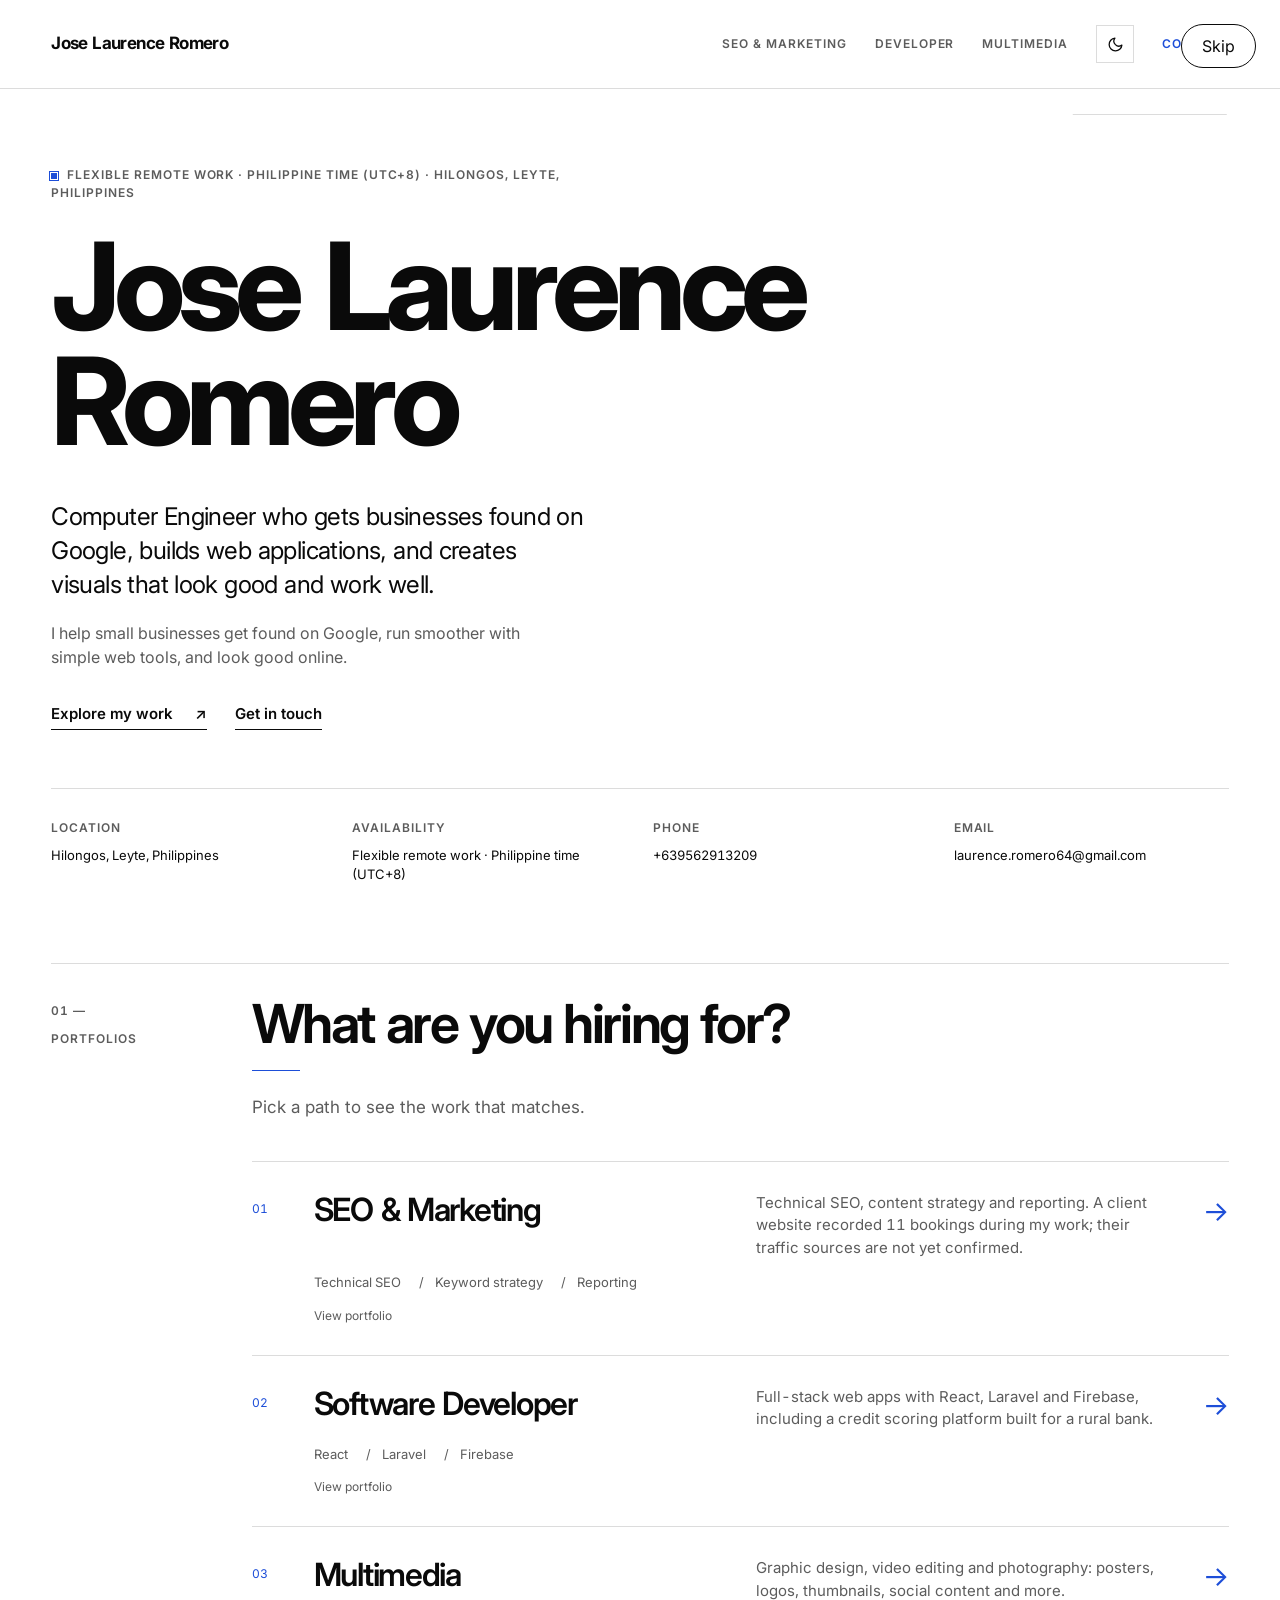
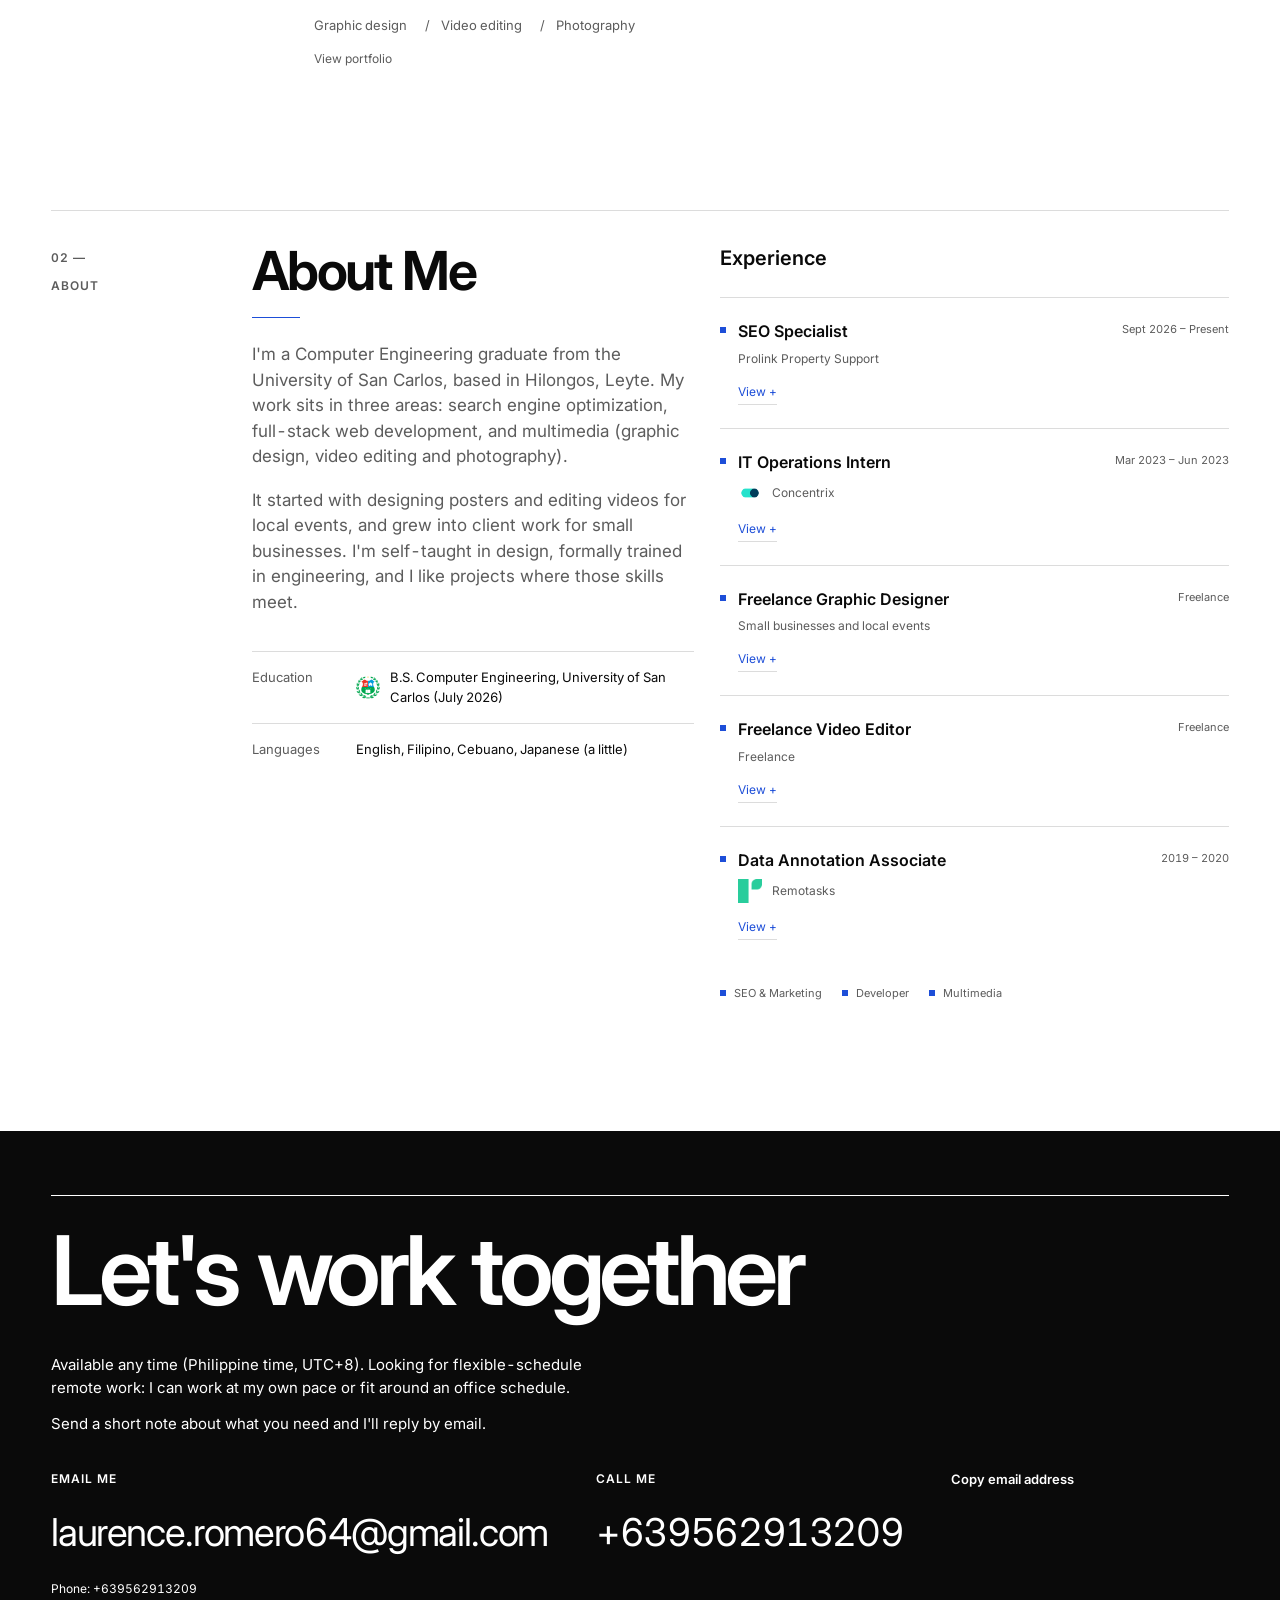
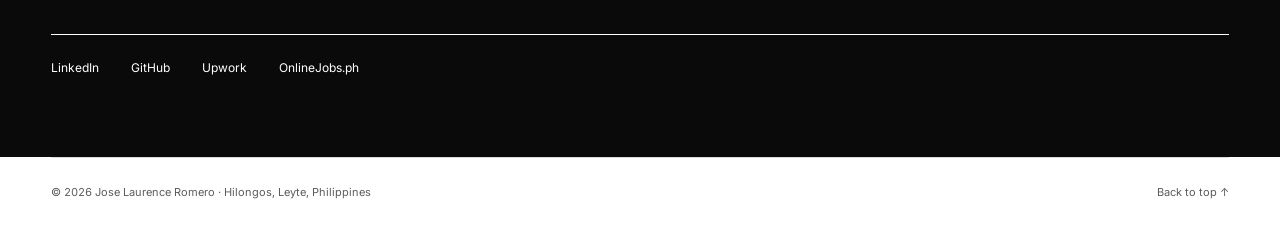
==== commit 6b97af07: "ui revamp" ====
--- a/index.html
+++ b/index.html
@@ -1,5 +1,5 @@
 <!doctype html>
-<html lang="en" data-theme="dark">
+<html lang="en">
 <head>
   <meta charset="utf-8">
   <meta name="viewport" content="width=device-width, initial-scale=1">
@@ -19,8 +19,8 @@
   <meta property="og:image:alt" content="Jose Laurence Romero — SEO · Web Development · Multimedia">
   <meta name="twitter:card" content="summary_large_image">
   <link rel="canonical" href="https://chongkies.github.io/laurence-romero-portfolio/">
-  <meta name="theme-color" content="#4f46e5">
-  <script>try{var t=localStorage.getItem("theme");if(t)document.documentElement.setAttribute("data-theme",t)}catch(e){}</script>
+
+  <script>try{var t=localStorage.getItem("theme");if(t==="light"||t==="dark")document.documentElement.setAttribute("data-theme",t)}catch(e){}</script>
   <link rel="preconnect" href="https://fonts.googleapis.com">
   <link rel="preconnect" href="https://fonts.gstatic.com" crossorigin>
   <link rel="stylesheet" href="https://fonts.googleapis.com/css2?family=Inter:wght@400;500;600;700;800&display=swap">
@@ -57,20 +57,28 @@
           <p class="lead">Computer Engineer who gets businesses found on Google, builds web applications, and creates visuals that look good and work well.</p>
           <p class="hero-help">I help small businesses get found on Google, run smoother with simple web tools, and look good online.</p>
           <div class="btn-row">
-            <a class="btn primary" href="#portfolios">Explore my work</a>
+            <a class="btn primary" href="#portfolios">Explore my work<span class="link-arrow" aria-hidden="true">↗</span></a>
             <a class="btn ghost" href="#contact">Get in touch</a>
           </div>
           </div>
           <div class="hero-portrait"><img src="images/me/web/laurence-portrait.jpg" alt="Jose Laurence Romero smiling in front of a station building and city skyline" width="1000" height="1333" fetchpriority="high" decoding="async"></div>
+          <dl class="hero-meta">
+            <div><dt>Location</dt><dd>Hilongos, Leyte, Philippines</dd></div>
+            <div><dt>Availability</dt><dd>Flexible remote work · Philippine time (UTC+8)</dd></div>
+            <div><dt>Phone</dt><dd><a href="tel:+639562913209">+639562913209</a></dd></div>
+            <div><dt>Email</dt><dd><a href="mailto:laurence.romero64@gmail.com">laurence.romero64@gmail.com</a></dd></div>
+          </dl>
+
         </div>
       </section>
 
-      <section class="section" id="portfolios">
-        <div class="wrap">
+      <section class="section swiss-section" id="portfolios">
+        <div class="wrap"><p class="section-label" aria-hidden="true">01 —<span>Portfolios</span></p><div class="section-content">
           <h2 class="section-title title-line">What are you hiring for?</h2>
           <p class="section-sub">Pick a path to see the work that matches.</p>
           <div class="cards">
         <a class="role-card reveal-left" data-role="seo" href="seo/">
+          <span class="role-index" aria-hidden="true">01</span>
           <span class="role-ico"><svg viewBox="0 0 24 24" fill="none" stroke="currentColor" stroke-width="1.8" stroke-linecap="round" stroke-linejoin="round" aria-hidden="true"><circle cx="11" cy="11" r="7"></circle><path d="m20 20-3.5-3.5"></path><path d="M8 13l2.5-3 2 2L15 8"></path></svg></span>
           <h3>SEO &amp; Marketing</h3>
           <p>Technical SEO, content strategy and reporting. A client website recorded 11 bookings during my work; their traffic sources are not yet confirmed.</p>
@@ -78,6 +86,7 @@
           <span class="role-go">View portfolio <i>→</i></span>
         </a>
         <a class="role-card reveal-right" data-role="dev" href="developer/">
+          <span class="role-index" aria-hidden="true">02</span>
           <span class="role-ico"><svg viewBox="0 0 24 24" fill="none" stroke="currentColor" stroke-width="1.8" stroke-linecap="round" stroke-linejoin="round" aria-hidden="true"><path d="m8 8-5 4 5 4"></path><path d="m16 8 5 4-5 4"></path><path d="m14 5-4 14"></path></svg></span>
           <h3>Software Developer</h3>
           <p>Full-stack web apps with React, Laravel and Firebase, including a credit scoring platform built for a rural bank.</p>
@@ -85,17 +94,18 @@
           <span class="role-go">View portfolio <i>→</i></span>
         </a>
         <a class="role-card reveal-left" data-role="multimedia" href="multimedia/">
+          <span class="role-index" aria-hidden="true">03</span>
           <span class="role-ico"><svg viewBox="0 0 24 24" fill="none" stroke="currentColor" stroke-width="1.8" stroke-linecap="round" stroke-linejoin="round" aria-hidden="true"><rect x="3" y="4" width="18" height="16" rx="2"></rect><circle cx="9" cy="10" r="2"></circle><path d="m21 16-5-5-8 8"></path></svg></span>
           <h3>Multimedia</h3>
           <p>Graphic design, video editing and photography: posters, logos, thumbnails, social content and more.</p>
           <ul class="chips"><li>Graphic design</li><li>Video editing</li><li>Photography</li></ul>
           <span class="role-go">View portfolio <i>→</i></span>
         </a></div>
-        </div>
+        </div></div>
       </section>
 
-      <section class="section alt" id="about">
-        <div class="wrap about-grid">
+      <section class="section alt swiss-section" id="about">
+        <div class="wrap"><p class="section-label" aria-hidden="true">02 —<span>About</span></p><div class="section-content about-grid">
           <div>
             <h2 class="section-title title-line"><a class="about-discover" href="about/" aria-describedby="about-hint">About Me<span class="about-hint" id="about-hint" role="tooltip">Want to know me more? Click me!</span></a></h2>
             <p>I'm a Computer Engineering graduate from the University of San Carlos, based in Hilongos, Leyte. My work sits in three areas: search engine optimization, full-stack web development, and multimedia (graphic design, video editing and photography).</p><p>It started with designing posters and editing videos for local events, and grew into client work for small businesses. I'm self-taught in design, formally trained in engineering, and I like projects where those skills meet.</p>
@@ -142,7 +152,7 @@
               <span><i class="tl-dot" data-role="multimedia"></i>Multimedia</span>
             </p>
           </div>
-        </div>
+        </div></div>
       </section>
 
 
@@ -153,8 +163,8 @@
             <p>Available any time (Philippine time, UTC+8). Looking for flexible-schedule remote work: I can work at my own pace or fit around an office schedule.</p>
             <p>Send a short note about what you need and I'll reply by email.</p>
             <div class="btn-row">
-              <a class="btn primary" href="mailto:laurence.romero64@gmail.com?subject=Hello%20Laurence%20%E2%80%94%20Work%20inquiry">Email me</a>
-              <a class="btn ghost" href="tel:+639562913209" aria-label="Call +639562913209">Call me</a>
+              <a class="btn primary" href="mailto:laurence.romero64@gmail.com?subject=Hello%20Laurence%20%E2%80%94%20Work%20inquiry"><span class="contact-link-label">Email me</span><span class="contact-link-value">laurence.romero64@gmail.com</span></a>
+              <a class="btn ghost" href="tel:+639562913209" aria-label="Call +639562913209"><span class="contact-link-label">Call me</span><span class="contact-link-value">+639562913209</span></a>
               <button class="btn ghost" id="copy-email" type="button">Copy email address</button>
             </div>
             <p class="contact-phone">Phone: <span>+639562913209</span></p>
--- a/style.css
+++ b/style.css
@@ -1,587 +1,479 @@
-/* Clean, minimal, modern. Colors and spacing are all variables at the top. */
+/* Swiss Minimalist. Primitive colors live here; components use semantic tokens. */
 :root {
-  --bg: #ffffff;
-  --surface: #f6f7f9;
-  --card: #ffffff;
-  --text: #0f172a;
-  --muted: #5b6475;
-  --line: #e4e7ec;
-  --accent: #4f46e5;
-  --accent-soft: rgba(79, 70, 229, 0.1);
-  --seo: #2563eb;
-  --dev: #7c3aed;
-  --multimedia: #e11d48;
-  --shadow: 0 1px 2px rgba(15, 23, 42, 0.05), 0 8px 24px rgba(15, 23, 42, 0.06);
-  --shadow-up: 0 2px 4px rgba(15, 23, 42, 0.06), 0 18px 40px rgba(15, 23, 42, 0.12);
-  --radius: 16px;
-  --ease: cubic-bezier(0.22, 0.61, 0.36, 1);
-  color-scheme: light;
+  --light-paper: #ffffff; --light-ink: #0a0a0a; --light-muted: #5c5c5c;
+  --light-rule: rgba(10,10,10,.14); --light-accent: #1d4ed8; --light-surface: #f5f5f3;
+  --dark-paper: #0b0b0c; --dark-ink: #f2f2f0; --dark-muted: #a1a1a6;
+  --dark-rule: rgba(242,242,240,.16); --dark-accent: #7aa2ff; --dark-surface: #131315;
+  --paper: var(--light-paper); --ink: var(--light-ink); --muted: var(--light-muted);
+  --rule: var(--light-rule); --rule-strong: var(--ink); --accent: var(--light-accent); --surface: var(--light-surface);
+  --bg: var(--paper); --text: var(--ink); --line: var(--rule); --card: var(--paper);
+  --accent-soft: var(--surface); --inverse-accent: var(--dark-accent); --radius: 0; --logo-filter: none;
+  --gutter: clamp(20px, 4vw, 56px); --gap: clamp(24px, 2vw, 32px);
+  --ease: cubic-bezier(.22,.61,.36,1); color-scheme: light;
 }
 @media (prefers-color-scheme: dark) {
   :root:not([data-theme="light"]) {
-    --bg: #101010;
-    --surface: #191919;
-    --card: #202020;
-    --text: #f0f0f0;
-    --muted: #ababab;
-    --line: #333333;
-    --accent: #e0e0e0;
-    --accent-soft: rgba(255, 255, 255, 0.08);
-    --seo: #60a5fa;
-    --dev: #a78bfa;
-    --multimedia: #fb7185;
-    --shadow: 0 1px 2px rgba(0, 0, 0, 0.3), 0 8px 24px rgba(0, 0, 0, 0.3);
-    --shadow-up: 0 2px 4px rgba(0, 0, 0, 0.4), 0 18px 40px rgba(0, 0, 0, 0.45);
-    color-scheme: dark;
+    --paper: var(--dark-paper); --ink: var(--dark-ink); --muted: var(--dark-muted);
+    --rule: var(--dark-rule); --accent: var(--dark-accent); --surface: var(--dark-surface);
+    --inverse-accent: var(--light-accent); --logo-filter: brightness(0) invert(1); color-scheme: dark;
   }
 }
 :root[data-theme="dark"] {
-  --bg: #101010;
-  --surface: #191919;
-  --card: #202020;
-  --text: #f0f0f0;
-  --muted: #ababab;
-  --line: #333333;
-  --accent: #e0e0e0;
-  --accent-soft: rgba(255, 255, 255, 0.08);
-  --seo: #60a5fa;
-  --dev: #a78bfa;
-  --multimedia: #fb7185;
-  --shadow: 0 1px 2px rgba(0, 0, 0, 0.3), 0 8px 24px rgba(0, 0, 0, 0.3);
-  --shadow-up: 0 2px 4px rgba(0, 0, 0, 0.4), 0 18px 40px rgba(0, 0, 0, 0.45);
-  color-scheme: dark;
-}
-
-/* Each page gets its own accent colour */
-body[data-view="seo"] { --accent: var(--seo); --accent-soft: color-mix(in srgb, var(--seo) 12%, transparent); }
-body[data-view="dev"] { --accent: var(--dev); --accent-soft: color-mix(in srgb, var(--dev) 12%, transparent); }
-body[data-view="multimedia"] { --accent: var(--multimedia); --accent-soft: color-mix(in srgb, var(--multimedia) 12%, transparent); }
-
-
-
-
-/* Normal multi-page navigation; unsupported browsers use a regular page load. */
+  --paper: var(--dark-paper); --ink: var(--dark-ink); --muted: var(--dark-muted);
+  --rule: var(--dark-rule); --accent: var(--dark-accent); --surface: var(--dark-surface);
+  --inverse-accent: var(--light-accent); --logo-filter: brightness(0) invert(1); color-scheme: dark;
+}
 @view-transition { navigation: auto; }
-::view-transition-old(root), ::view-transition-new(root) { animation-duration: 0.28s; }
-@media (prefers-reduced-motion: reduce) {
-  @view-transition { navigation: none; }
-  ::view-transition-old(root), ::view-transition-new(root) { animation: none !important; }
-}
-
+::view-transition-old(root), ::view-transition-new(root) { animation-duration: .28s; }
 *, *::before, *::after { box-sizing: border-box; }
-html { scroll-behavior: smooth; scroll-padding-top: 84px; -webkit-text-size-adjust: 100%; }
-body {
-  margin: 0;
-  background: var(--bg);
-  color: var(--text);
-  font: 16px/1.65 "Inter", system-ui, -apple-system, "Segoe UI", Roboto, sans-serif;
-  -webkit-font-smoothing: antialiased;
-  transition: background 0.3s var(--ease), color 0.3s var(--ease);
-}
+html { scroll-behavior: smooth; scroll-padding-top: 100px; -webkit-text-size-adjust: 100%; }
+body { margin: 0; background: var(--paper); color: var(--ink); font: 17px/1.5 Inter, Arial, sans-serif; -webkit-font-smoothing: antialiased; font-variant-numeric: tabular-nums; }
 body.noscroll { overflow: hidden; }
 img { max-width: 100%; display: block; }
-a { color: inherit; text-decoration: none; }
-h1, h2, h3, h4, p, ul, dl { margin: 0; }
+a { color: inherit; text-decoration: none; text-underline-offset: .22em; }
+a:hover { text-decoration-color: var(--accent); }
+button, input { font: inherit; }
+button { color: inherit; }
+h1, h2, h3, h4, p, ul, ol, dl, figure, blockquote { margin: 0; }
 ul { padding: 0; list-style: none; }
-.wrap { width: min(1120px, 100% - 40px); margin-inline: auto; }
-.skip { position: absolute; left: -999px; top: 8px; background: var(--accent); color: #fff; padding: 8px 14px; border-radius: 8px; z-index: 100; }
+h1, h2, h3, h4 { text-wrap: balance; }
+p, li, dd { overflow-wrap: break-word; }
+p { max-width: 65ch; }
+button, a, [tabindex] { -webkit-tap-highlight-color: transparent; }
+:focus-visible { outline: 2px solid var(--accent); outline-offset: 5px; border-radius: 0; }
+.wrap { width: min(1440px, calc(100% - var(--gutter) * 2)); margin-inline: auto; }
+.sr-only { position: absolute; width: 1px; height: 1px; padding: 0; margin: -1px; overflow: hidden; clip-path: inset(50%); white-space: nowrap; border: 0; }
+.skip { position: absolute; left: -9999px; top: 8px; z-index: 210; padding: 10px 16px; background: var(--ink); color: var(--paper); }
 .skip:focus { left: 8px; }
-:focus-visible { outline: 2px solid var(--accent); outline-offset: 3px; border-radius: 6px; }
-
-/* ---------- nav ---------- */
-.nav { position: sticky; top: 0; z-index: 50; background: color-mix(in srgb, var(--bg) 82%, transparent); backdrop-filter: saturate(1.6) blur(14px); -webkit-backdrop-filter: saturate(1.6) blur(14px); border-bottom: 1px solid var(--line); }
-.nav-in { display: grid; grid-template-columns: 1fr auto 1fr; align-items: center; height: 64px; gap: 12px; }
-.brand { display: flex; align-items: center; gap: 10px; font-weight: 700; letter-spacing: -0.01em; }
-.mono { display: grid; place-items: center; width: 34px; height: 34px; border-radius: 10px; background: var(--accent); color: #fff; font-size: 13px; letter-spacing: 0.02em; transition: transform 0.3s var(--ease); }
-.brand:hover .mono { transform: rotate(-6deg) scale(1.05); }
-.links { display: contents; }
-.nav-pages, .nav-actions { display: flex; align-items: center; gap: 4px; }
-.nav-pages { grid-column: 2; }
-.nav-actions { grid-column: 3; justify-self: end; }
-.links a { padding: 8px 14px; border-radius: 999px; color: var(--muted); font-size: 14.5px; font-weight: 500; transition: color 0.2s, background 0.2s; }
-.links a:hover { color: var(--text); background: var(--surface); }
-.links a.active { color: var(--accent); background: var(--accent-soft); }
-.links a.nav-contact { background: var(--accent); color: var(--bg); font-weight: 600; margin-left: 6px; }
-.links a.nav-contact:hover { background: var(--text); color: var(--bg); }
-.links a.nav-contact:focus-visible { outline: 2px solid var(--accent); outline-offset: 3px; }
-.theme { display: grid; place-items: center; width: 38px; height: 38px; margin-left: 6px; border-radius: 50%; border: 1px solid var(--line); background: transparent; color: var(--text); cursor: pointer; transition: background 0.2s, transform 0.3s var(--ease); }
-.theme:hover { background: var(--surface); transform: rotate(18deg); }
-.theme svg { width: 18px; height: 18px; }
-.burger { display: none; width: 40px; height: 40px; border: 1px solid var(--line); border-radius: 10px; background: transparent; cursor: pointer; position: relative; }
-.burger span { position: absolute; left: 11px; right: 11px; height: 2px; background: var(--text); border-radius: 2px; transition: transform 0.25s var(--ease), top 0.25s var(--ease); }
-.burger span:first-child { top: 16px; }
-.burger span:last-child { top: 22px; }
-.burger[aria-expanded="true"] span:first-child { top: 19px; transform: rotate(45deg); }
-.burger[aria-expanded="true"] span:last-child { top: 19px; transform: rotate(-45deg); }
-
-/* ---------- buttons, chips ---------- */
-.btn-row { display: flex; flex-wrap: wrap; gap: 12px; margin-top: 28px; }
-.btn { display: inline-flex; align-items: center; justify-content: center; padding: 12px 22px; border-radius: 999px; font: inherit; font-weight: 600; font-size: 15px; cursor: pointer; border: 1px solid transparent; transition: transform 0.2s var(--ease), box-shadow 0.2s, background 0.2s, border-color 0.2s; }
-.btn:hover { transform: translateY(-2px); }
-.btn.primary { background: var(--accent); color: #fff; box-shadow: 0 6px 18px color-mix(in srgb, var(--accent) 35%, transparent); }
-.btn.primary:hover { box-shadow: 0 10px 26px color-mix(in srgb, var(--accent) 45%, transparent); }
-.btn.ghost { background: transparent; border-color: var(--line); color: var(--text); }
-.btn.ghost:hover { border-color: var(--accent); color: var(--accent); }
-.chips { display: flex; flex-wrap: wrap; gap: 8px; margin-top: 14px; }
-.chips li { padding: 4px 12px; border-radius: 999px; background: var(--surface); border: 1px solid var(--line); color: var(--muted); font-size: 13px; font-weight: 500; }
-
-/* ---------- reveal animation ---------- */
-.reveal { opacity: 1; transform: none; }
-.js-motion .reveal:not(.in) { opacity: 0; transform: translateY(24px); }
-.js-motion .reveal { transition: opacity 0.7s var(--ease), transform 0.7s var(--ease); }
-.reveal.in { opacity: 1; transform: none; }
-
-/* ---------- hero ---------- */
-.hero { position: relative; overflow: hidden; padding: clamp(72px, 12vw, 140px) 0 clamp(56px, 8vw, 96px); }
-.hero::before { content: ""; position: absolute; inset: -20% -10% auto auto; width: 620px; height: 620px; background: radial-gradient(closest-side, var(--accent-soft), transparent); filter: blur(10px); transform: translateX(var(--circle-x, 0px)); pointer-events: none; }
-
-.hero-in { position: relative; display: grid; grid-template-columns: minmax(0, 1fr) minmax(240px, 350px); gap: clamp(24px, 5vw, 64px); align-items: center; }
-.hero-portrait { width: 100%; aspect-ratio: 1; overflow: hidden; border-radius: 50%; border: 1px solid var(--line); box-shadow: var(--shadow); }
-.hero-portrait img { width: 100%; height: 100%; object-fit: cover; object-position: center 70%; transform: scale(1.6); transform-origin: center 70%; }
-.kicker { display: inline-flex; align-items: center; gap: 10px; color: var(--accent); font-weight: 600; font-size: 14px; letter-spacing: 0.02em; margin-bottom: 18px; }
-.pulse { width: 9px; height: 9px; border-radius: 50%; background: #22c55e; box-shadow: 0 0 0 0 rgba(34, 197, 94, 0.5); animation: pulse 2s infinite; }
-@keyframes pulse { 70% { box-shadow: 0 0 0 10px rgba(34, 197, 94, 0); } 100% { box-shadow: 0 0 0 0 rgba(34, 197, 94, 0); } }
-.hero h1 { font-size: clamp(2.6rem, 7vw, 5rem); line-height: 1.04; letter-spacing: -0.035em; font-weight: 800; }
-.lead { max-width: 680px; margin-top: 22px; font-size: clamp(1.05rem, 2vw, 1.28rem); color: var(--muted); line-height: 1.6; }
-
-/* ---------- sections ---------- */
-.section { padding: clamp(40px, 5vw, 64px) 0; }
-.section.alt { background: transparent; }
-.section + .section, .section + .cta { padding-top: clamp(16px, 2vw, 24px); }
-.section-title { font-size: clamp(1.6rem, 3.4vw, 2.2rem); letter-spacing: -0.025em; line-height: 1.15; margin-bottom: 14px; font-weight: 750; }
-.section-sub { color: var(--muted); margin-bottom: 36px; }
-.sub-title { font-size: 1.25rem; margin: 48px 0 16px; letter-spacing: -0.01em; }
-.meta { color: var(--muted); font-size: 14px; margin-bottom: 14px; }
-.narrow { max-width: 720px; }
-.note { margin-top: 14px; color: var(--muted); font-size: 14px; max-width: 760px; }
-.note.strong { color: var(--text); }
-
-/* ---------- role cards ---------- */
-.cards { display: grid; grid-template-columns: repeat(3, 1fr); gap: 22px; }
-.role-card { position: relative; display: flex; flex-direction: column; padding: 30px; background: var(--card); border: 1px solid var(--line); border-radius: var(--radius); box-shadow: var(--shadow); transition: transform 0.35s var(--ease), box-shadow 0.35s var(--ease), border-color 0.35s; overflow: hidden; }
-.role-card::after { content: ""; position: absolute; left: 0; right: 0; top: 0; height: 3px; background: var(--c); transform: scaleX(0); transform-origin: left; transition: transform 0.45s var(--ease); }
-.role-card[data-role="seo"] { --c: var(--seo); }
-.role-card[data-role="dev"] { --c: var(--dev); }
-.role-card[data-role="multimedia"] { --c: var(--multimedia); }
-.role-card:hover { transform: translateY(-6px); box-shadow: var(--shadow-up); border-color: color-mix(in srgb, var(--c) 40%, var(--line)); }
-.role-card:hover::after { transform: scaleX(1); }
-.role-ico { display: grid; place-items: center; width: 52px; height: 52px; border-radius: 14px; margin-bottom: 20px; color: var(--c); background: color-mix(in srgb, var(--c) 12%, transparent); }
-.role-ico svg { width: 26px; height: 26px; }
-.role-card h3 { font-size: 1.3rem; letter-spacing: -0.015em; margin-bottom: 10px; }
-.role-card p { color: var(--muted); font-size: 15px; flex: 1; }
-.role-go { margin-top: 22px; color: var(--c); font-weight: 600; font-size: 15px; }
-.role-go i { display: inline-block; font-style: normal; transition: transform 0.25s var(--ease); }
-.role-card:hover .role-go i { transform: translateX(6px); }
-
-/* ---------- about + timeline ---------- */
-.about-grid { display: grid; grid-template-columns: 1.1fr 1fr; gap: clamp(32px, 6vw, 80px); align-items: start; }
-.about-grid p { color: var(--muted); margin-bottom: 14px; max-width: 560px; }
-.about-grid h3 { font-size: 1.15rem; margin-bottom: 18px; }
-.facts { margin-top: 26px; display: grid; gap: 12px; }
-.facts div { display: grid; grid-template-columns: 96px 1fr; gap: 12px; padding-top: 12px; border-top: 1px solid var(--line); font-size: 14.5px; }
-.facts dt { color: var(--muted); font-weight: 600; }
+
+/* Wordmark and navigation. */
+.nav { position: sticky; top: 0; z-index: 50; background: var(--paper); border-bottom: 1px solid var(--rule); }
+.nav-in { display: flex; align-items: center; justify-content: space-between; gap: 32px; min-height: 88px; }
+.brand { display: flex; align-items: center; gap: 12px; flex-shrink: 0; font-size: 17px; font-weight: 700; letter-spacing: -.035em; }
+.mono { display: none; }
+.links, .nav-pages, .nav-actions { display: flex; align-items: center; gap: 28px; }
+.links a, .theme, .burger, .meta, .kicker, .section-label, .hero-meta dt, .contact-link-label { font-size: 12px; font-weight: 600; letter-spacing: .08em; text-transform: uppercase; }
+.links a { position: relative; padding-block: 8px; color: var(--muted); white-space: nowrap; }
+.links a::after { content: ''; position: absolute; inset: auto 0 0; height: 1px; background: var(--accent); transform: scaleX(0); transform-origin: left; transition: transform 400ms var(--ease); }
+.links a:hover, .links a.active { color: var(--ink); }
+.links a:hover::after, .links a.active::after { transform: scaleX(1); }
+.links a.nav-contact { color: var(--accent); }
+.theme, .burger { display: grid; place-items: center; width: 38px; height: 38px; border: 1px solid var(--rule); padding: 0; background: var(--paper); color: var(--ink); cursor: pointer; }
+.theme:hover, .burger:hover { border-color: var(--accent); }
+.theme svg { width: 17px; height: 17px; }
+.burger { display: none; position: relative; }
+.burger span { position: absolute; left: 10px; right: 10px; top: 14px; height: 1px; background: var(--ink); transition: transform 400ms var(--ease); }
+.burger span:last-child { top: 21px; }
+.burger[aria-expanded="true"] span:first-child { transform: translateY(3.5px) rotate(45deg); }
+.burger[aria-expanded="true"] span:last-child { transform: translateY(-3.5px) rotate(-45deg); }
+
+/* Rectangular controls and slash-separated tool lists. */
+.btn-row { display: flex; flex-wrap: wrap; align-items: center; gap: 20px 28px; margin-top: 30px; }
+.btn { display: inline-flex; justify-content: center; align-items: center; gap: 8px; padding: 11px 16px; border: 1px solid var(--rule); background: transparent; color: var(--ink); font-size: 13px; font-weight: 600; cursor: pointer; }
+.btn.primary { border-color: var(--ink); background: var(--ink); color: var(--paper); }
+.btn:hover { border-color: var(--accent); }
+.btn.ghost:hover { color: var(--accent); }
+.text-link, .hero .btn { padding: 4px 0; border: 0; background: transparent; color: var(--ink); }
+.hero .btn { justify-content: start; border-bottom: 1px solid var(--rule-strong); font-size: 15px; }
+.hero .btn:hover { color: var(--accent); border-color: var(--accent); }
+.link-arrow { display: inline-block; margin-left: 14px; transition: transform 400ms var(--ease); }
+a:hover .link-arrow { transform: translateX(4px); }
+.chips { display: flex; flex-wrap: wrap; gap: 8px 0; margin-top: 18px; font-size: 13px; color: var(--muted); }
+.chips li { display: inline-flex; align-items: center; gap: 7px; }
+.chips li:not(:last-child)::after { content: '/'; display: inline-block; padding-inline: 11px; color: var(--muted); }
+.tool-logo { width: 16px; height: 16px; flex-shrink: 0; object-fit: contain; filter: var(--logo-filter); }
+.organization-name { display: flex; align-items: center; gap: 10px; }
+.organization-logo { width: 24px; height: 24px; object-fit: contain; flex-shrink: 0; }
+.organization-name img[src$="/semrush.svg"] { filter: var(--logo-filter); }
+
+/* Hero uses the same twelve-column grid as the sections below it. */
+.hero { position: relative; overflow: clip; padding-top: clamp(48px, 6vw, 92px); }
+.hero-in { position: relative; display: grid; grid-template-columns: repeat(12, minmax(0,1fr)); gap: var(--gap); align-items: start; }
+.hero-copy { grid-column: 1 / 9; min-width: 0; }
+.kicker { color: var(--muted); margin-bottom: 26px; max-width: 65ch; }
+.hero h1 { font-size: clamp(3.5rem, 9.5vw, 10rem); line-height: .95; letter-spacing: -.055em; font-weight: 750; text-wrap: initial; max-width: 10ch; }
+.hero .lead { max-width: 36ch; margin-top: 40px; font-size: clamp(19px, 1.9vw, 26px); color: var(--ink); line-height: 1.4; letter-spacing: -.025em; }
+.hero-help { max-width: 47ch; margin-top: 20px; color: var(--muted); font-size: 16px; }
+.hero-portrait { grid-column: 9 / -1; width: 100%; aspect-ratio: 4 / 5; overflow: hidden; margin-top: 44px; }
+.hero-portrait img { width: 100%; height: 100%; object-fit: cover; object-position: center 65%; }
+.hero-meta { grid-column: 1 / -1; display: grid; grid-template-columns: repeat(4,minmax(0,1fr)); gap: var(--gap); padding: 30px 0; margin-top: 32px; border-top: 1px solid var(--rule); }
+.hero-meta dt { color: var(--muted); margin-bottom: 9px; }
+.hero-meta dd { margin: 0; font-size: 13px; }
+.hero-meta a:hover { text-decoration: underline; }
+.hero::before, .page-head::before { content: ''; position: absolute; width: 12%; right: var(--gutter); top: 25px; border-top: 1px solid var(--rule); transform: translateX(var(--circle-x,0px)); pointer-events: none; }
+.pulse { position: relative; display: inline-block; width: 6px; height: 6px; margin-right: 10px; background: var(--accent); }
+.pulse::after { content: ''; position: absolute; inset: -2px; border: 1px solid var(--accent); animation: pulse 2s infinite; }
+@keyframes pulse { 0% { opacity: .5; transform: scale(1); } 100% { opacity: 0; transform: scale(2); } }
+
+/* Numbered editorial sections. */
+.section { padding: 48px 0 64px; overflow-x: clip; }
+.swiss-section > .wrap { display: grid; grid-template-columns: repeat(12,minmax(0,1fr)); gap: var(--gap); border-top: 1px solid var(--rule); padding-top: 32px; }
+.section-label { grid-column: 1 / 3; color: var(--muted); padding-top: 6px; overflow-wrap: anywhere; }
+.section-label span { display: block; margin-top: 10px; max-width: 19ch; }
+.section-content { grid-column: 3 / -1; min-width: 0; }
+.section-title { font-size: clamp(30px, 4.2vw, 64px); font-weight: 650; letter-spacing: -.045em; line-height: 1.05; margin-bottom: 24px; max-width: 24ch; }
+.section-sub { color: var(--muted); margin-bottom: 40px; }
+.sub-title { font-size: clamp(23px,2.4vw,34px); margin: 52px 0 22px; letter-spacing: -.035em; line-height: 1.15; }
+.meta { color: var(--muted); margin-bottom: 14px; }
+.narrow { max-width: 65ch; }
+.note { margin-top: 18px; max-width: 65ch; font-size: 13px; color: var(--muted); }
+.note.strong { color: var(--ink); }
+.title-line::after { content: ''; display: block; width: 48px; height: 1px; background: var(--accent); margin-top: 18px; transform-origin: left; }
+.js-motion .title-line::after { transition: transform 600ms var(--ease); }
+.js-motion .reveal:not(.in).title-line::after, .js-motion .reveal:not(.in) .title-line::after { transform: scaleX(0); }
+.cards { display: block; margin-top: 38px; }
+.role-card { position: relative; display: grid; grid-template-columns: 38px minmax(0,1fr) minmax(0,1fr) 30px; column-gap: 24px; row-gap: 14px; align-items: start; border-top: 1px solid var(--rule); padding: 30px 0; }
+.role-index { font-size: 12px; color: var(--accent); padding-top: 8px; }
+.role-ico { display: none; }
+.role-card h3 { grid-column: 2; font-size: clamp(24px,2.5vw,38px); line-height: 1.1; letter-spacing: -.04em; font-weight: 600; }
+.role-card p { grid-column: 3; font-size: 15px; color: var(--muted); }
+.role-card .chips { grid-column: 2 / 4; margin: 0; }
+.role-go { grid-column: 2 / -1; color: var(--muted); font-size: 12px; }
+.role-go i { position: absolute; right: 0; top: 28px; color: var(--accent); font-size: 28px; font-style: normal; transition: transform 400ms var(--ease); }
+.role-card:hover h3 { text-decoration: underline; text-decoration-thickness: 1px; text-underline-offset: 5px; }
+.role-card:hover .role-go i { transform: translateX(4px); }
+.about-grid, .two-col { display: grid; grid-template-columns: minmax(0,1fr) minmax(0,1.15fr); gap: var(--gap); align-items: start; }
+.about-grid > div, .two-col > div { min-width: 0; }
+.about-grid p { color: var(--muted); margin-bottom: 18px; }
+.about-grid h3 { font-size: 20px; margin: 0 0 24px; font-weight: 600; }
+.facts { margin-top: 36px; }
+.facts > div { display: grid; grid-template-columns: 88px minmax(0,1fr); gap: 16px; border-top: 1px solid var(--rule); padding: 16px 0; font-size: 13px; }
+.facts dt { color: var(--muted); }
 .facts dd { margin: 0; }
-.about-discover { position: relative; display: inline-block; text-decoration: underline; text-decoration-color: transparent; text-underline-offset: 7px; transition: text-decoration-color 0.2s; }
-.about-discover:hover, .about-discover:focus-visible { text-decoration-color: currentColor; }
-.about-hint { position: absolute; bottom: calc(100% + 10px); left: 0; width: max-content; max-width: min(280px, calc(100vw - 40px)); padding: 10px 14px; border: 1px solid var(--line); border-radius: 10px; background: var(--card); color: var(--text); box-shadow: var(--shadow); font-size: 13px; font-weight: 500; line-height: 1.5; letter-spacing: 0; opacity: 0; visibility: hidden; transform: translateY(4px); transition: opacity 0.2s, transform 0.2s, visibility 0.2s; }
-.about-discover:hover .about-hint, .about-discover:focus-visible .about-hint { opacity: 1; visibility: visible; transform: translateY(0); }
-@media (hover: none) {
-  .about-discover { text-decoration-color: var(--line); }
-}
-.personal-photos { display: grid; grid-template-columns: repeat(2, minmax(0, 1fr)); gap: 12px; margin-top: 18px; }
-.personal-photos a { display: grid; place-items: center; overflow: hidden; border: 1px solid var(--line); border-radius: 12px; background: var(--card); }
-.personal-photos img { width: 100%; height: auto; aspect-ratio: 3 / 4; object-fit: contain; }
-.personal-photos a:focus-visible { outline: 2px solid var(--accent); outline-offset: 4px; }
-.personal-page .personal-photos { grid-template-columns: repeat(3, minmax(0, 1fr)); margin-top: 0; }
-@media (max-width: 700px) {
-  .personal-page .personal-photos { grid-template-columns: repeat(2, minmax(0, 1fr)); }
-}
-.timeline { display: grid; gap: 4px; }
-.tl-item { display: grid; grid-template-columns: 14px 1fr auto; gap: 14px; align-items: start; padding: 16px 18px; border-radius: 12px; transition: background 0.2s; }
-.tl-item:hover { background: var(--card); }
-.tl-item h4 { font-size: 1rem; }
-.tl-item p { color: var(--muted); font-size: 14px; }
-.tl-date { color: var(--muted); font-size: 13px; font-weight: 500; white-space: nowrap; }
-.tl-dot { display: inline-block; width: 10px; height: 10px; border-radius: 50%; margin-top: 7px; background: var(--accent); }
-.tl-dot[data-role="seo"] { background: var(--seo); }
-.tl-dot[data-role="dev"] { background: var(--dev); }
-.tl-dot[data-role="multimedia"] { background: var(--multimedia); }
-.legend { display: flex; flex-wrap: wrap; gap: 8px 18px; margin-top: 18px; padding-left: 18px; font-size: 13px; color: var(--muted); }
+.about-discover { position: relative; text-underline-offset: 6px; }
+.about-discover:hover { text-decoration: underline; }
+.about-hint { position: absolute; bottom: calc(100% + 12px); left: 0; width: max-content; max-width: min(280px,calc(100vw - 40px)); padding: 12px 16px; border: 1px solid var(--rule); background: var(--paper); color: var(--ink); font-size: 13px; font-weight: 400; letter-spacing: 0; line-height: 1.5; opacity: 0; visibility: hidden; transform: translateY(4px); transition: opacity 400ms, transform 400ms, visibility 400ms; z-index: 2; }
+.about-discover:hover .about-hint, .about-discover:focus-visible .about-hint { opacity: 1; visibility: visible; transform: none; }
+.timeline { display: grid; }
+.tl-item { display: grid; grid-template-columns: 6px minmax(0,1fr) minmax(80px,auto); gap: 12px; padding: 23px 0; border-top: 1px solid var(--rule); align-items: start; }
+.tl-item h4 { font-size: 16px; font-weight: 600; line-height: 1.3; }
+.tl-item p { font-size: 12px; margin: 8px 0 0; }
+.tl-date { font-size: 11px; color: var(--muted); white-space: normal; text-align: right; }
+.tl-dot { display: inline-block; width: 6px; height: 6px; background: var(--accent); margin-top: 6px; flex-shrink: 0; }
+.legend { display: flex; flex-wrap: wrap; gap: 12px 20px; color: var(--muted); font-size: 11px; margin-top: 22px; }
 .legend span { display: inline-flex; align-items: center; gap: 8px; }
-.legend .tl-dot { margin-top: 0; }
-
-/* ---------- role page header ---------- */
-.page-head { position: relative; overflow: hidden; padding: clamp(48px, 7vw, 88px) 0 clamp(24px, 3vw, 40px); }
-.page-head::before { content: ""; position: absolute; right: -120px; top: -160px; width: 520px; height: 520px; background: radial-gradient(closest-side, var(--accent-soft), transparent); pointer-events: none; }
-.page-head .wrap { position: relative; }
-.page-head h1 { font-size: clamp(2rem, 5vw, 3.3rem); line-height: 1.08; letter-spacing: -0.03em; font-weight: 800; max-width: 860px; }
-.back { display: inline-block; margin-bottom: 22px; color: var(--muted); font-size: 14px; font-weight: 500; transition: color 0.2s, transform 0.2s; }
-.back:hover { color: var(--accent); transform: translateX(-3px); }
-.switch { display: flex; flex-wrap: wrap; align-items: center; gap: 10px; margin-top: 30px; color: var(--muted); font-size: 14px; }
-.pill { padding: 6px 14px; border: 1px solid var(--line); border-radius: 999px; font-weight: 500; color: var(--text); transition: border-color 0.2s, color 0.2s, transform 0.2s; }
-.pill:hover { transform: translateY(-2px); }
-.pill[data-role="seo"]:hover { border-color: var(--seo); color: var(--seo); }
-.pill[data-role="dev"]:hover { border-color: var(--dev); color: var(--dev); }
-.pill[data-role="multimedia"]:hover { border-color: var(--multimedia); color: var(--multimedia); }
-
-/* ---------- SEO case study ---------- */
-.stats { display: grid; grid-template-columns: repeat(4, 1fr); gap: 18px; margin: 36px 0; }
-.stat { padding: 24px; background: var(--card); border: 1px solid var(--line); border-radius: var(--radius); box-shadow: var(--shadow); display: flex; flex-direction: column; gap: 4px; }
-.stat strong { font-size: clamp(1.7rem, 3.2vw, 2.3rem); letter-spacing: -0.03em; color: var(--accent); line-height: 1.1; }
-.stat span { font-weight: 600; font-size: 14.5px; }
-.stat small { color: var(--muted); font-size: 12.5px; }
-.panel { padding: 28px; background: var(--card); border: 1px solid var(--line); border-radius: var(--radius); box-shadow: var(--shadow); }
-.panel h3 { margin-bottom: 8px; }
-.case-figure { margin-top: 24px; }
-.case-figure figure { margin: 16px 0 0; }
-.case-figure-image { display: block; overflow: hidden; padding: 8px; border: 1px solid #383b3e; border-radius: 12px; background: #17191a; }
-.case-figure-image img { display: block; width: 100%; max-width: 100%; height: auto; }
-.panel.case-figure .note:first-of-type { margin-top: 12px; }
-.figure-explanation { max-width: 760px; margin-top: 16px; color: var(--muted); }
-.case-figure h4 { margin-top: 22px; }
-.indexing-chart { padding: clamp(10px, 2vw, 24px); background: var(--surface); border: 1px solid var(--line); border-radius: 12px; }
-.indexing-chart svg { display: block; width: 100%; height: auto; overflow: visible; }
-.indexing-legend { display: flex; flex-wrap: wrap; gap: 10px 24px; font-size: 14px; color: var(--muted); }
-.indexing-legend li { display: flex; align-items: center; gap: 8px; }
-.series-0 { color: var(--seo); }
-.series-1 { color: var(--muted); }
-.indexing-key { width: 20px; border-top: 3px solid currentColor; }
-.indexing-key.series-1 { border-top-style: dashed; }
-.indexing-grid { stroke: var(--line); }
-.indexing-axis { fill: var(--muted); font-family: inherit; font-size: 14px; }
-.indexing-value { fill: currentColor; font-family: inherit; font-size: 15px; font-weight: 700; }
-.indexing-line { fill: none; stroke: currentColor; stroke-width: 3; stroke-linejoin: round; stroke-dasharray: 1; stroke-dashoffset: 1; transition: stroke-dashoffset 1.2s var(--ease) 0.15s; }
-.case-figure.in .indexing-line { stroke-dashoffset: 0; }
-.indexing-point { fill: var(--card); stroke: currentColor; stroke-width: 2; opacity: 0; transition: opacity 0.3s 0.9s; }
-.case-figure.in .indexing-point { opacity: 1; }
-.indexing-point:hover, .indexing-point:focus { fill: currentColor; stroke-width: 3; }
-.indexing-source { text-decoration: underline; text-underline-offset: 3px; }
-@media (max-width: 720px) {
-  .indexing-axis, .indexing-value { font-size: 19px; }
-}
-@media (prefers-reduced-motion: reduce) {
-  .indexing-line { stroke-dashoffset: 0; }
-  .indexing-point { opacity: 1; }
-}
-.bars { display: flex; align-items: flex-end; justify-content: space-between; gap: clamp(8px, 3vw, 28px); height: 250px; padding-top: 12px; border-bottom: 1px solid var(--line); }
-.bar-col { flex: 1; display: flex; flex-direction: column; align-items: center; justify-content: flex-end; height: 100%; }
-.bar-val { font-weight: 700; font-size: 14px; margin-bottom: 6px; }
-.bar { width: min(64px, 100%); height: 0; border-radius: 8px 8px 0 0; background: var(--accent); transition: height 1.1s var(--ease) 0.15s; }
+.legend .tl-dot { margin: 0; }
+.timeline-toggle { padding: 8px 0 3px; margin-top: 7px; background: transparent; color: var(--accent); border: 0; border-bottom: 1px solid var(--rule); cursor: pointer; font-size: 12px; }
+.timeline-toggle::after { content: ' +'; }
+.timeline-toggle[aria-expanded="true"]::after { content: ' −'; }
+.timeline-details { display: grid; grid-template-rows: 0fr; opacity: 0; transition: grid-template-rows 450ms var(--ease), opacity 450ms var(--ease); }
+.timeline-details > div { overflow: hidden; }
+.timeline-details.is-open { grid-template-rows: 1fr; opacity: 1; }
+.timeline-details .bullets { padding-top: 10px; }
+.timeline-details .bullets li { font-size: 13px; }
+
+/* Role page mastheads. */
+.page-head { position: relative; overflow: clip; padding: 52px 0 64px; }
+.page-head > .wrap { display: grid; grid-template-columns: repeat(12,minmax(0,1fr)); gap: 24px var(--gap); padding-bottom: 36px; border-bottom: 1px solid var(--rule); }
+.back { grid-column: 1 / -1; width: fit-content; font-size: 12px; color: var(--muted); }
+.back:hover { color: var(--accent); text-decoration: underline; }
+.page-head .kicker { grid-column: 1 / -1; margin: 20px 0 0; }
+.page-head h1 { grid-column: 1 / 8; grid-row: 3 / 6; font-size: clamp(40px, 5.3vw, 86px); letter-spacing: -.05em; font-weight: 650; line-height: 1.02; }
+.page-head .lead { grid-column: 9 / -1; grid-row: 3; font-size: 16px; color: var(--muted); max-width: 45ch; }
+.page-head .btn-row { grid-column: 9 / -1; grid-row: 4; margin: 0; gap: 12px 20px; }
+.page-head .btn { padding: 7px 0; border: 0; border-bottom: 1px solid var(--rule); background: transparent; color: var(--ink); }
+.switch { grid-column: 9 / -1; grid-row: 5; display: flex; flex-wrap: wrap; gap: 10px 18px; font-size: 12px; color: var(--muted); }
+.switch > span { width: 100%; }
+.pill { color: var(--ink); border-bottom: 1px solid var(--rule); }
+.pill:hover { color: var(--accent); border-color: var(--accent); }
+
+/* Case study evidence and numerical results. */
+.stats { display: grid; grid-template-columns: repeat(4,minmax(0,1fr)); gap: 0; margin: 42px 0; }
+.stat { display: flex; flex-direction: column; gap: 12px; padding: 0 22px; border-left: 1px solid var(--rule); min-width: 0; }
+.stat:first-child { padding-left: 0; border-left: 0; }
+.stat strong { font-size: clamp(30px,3.4vw,52px); line-height: 1.05; letter-spacing: -.05em; font-weight: 600; color: var(--ink); white-space: nowrap; }
+.stat span { font-size: 13px; }
+.stat small { color: var(--muted); font-size: 11px; line-height: 1.5; }
+.panel { padding: 28px 0; border-top: 1px solid var(--rule); min-width: 0; }
+.panel h3 { font-size: clamp(23px,2.6vw,36px); font-weight: 600; line-height: 1.15; letter-spacing: -.035em; margin-bottom: 20px; }
+.bookings-highlight { display: grid; grid-template-columns: minmax(0,1fr) minmax(0,1fr); gap: var(--gap); margin-top: 40px; border-block: 1px solid var(--rule); }
+.bookings-highlight strong { display: flex; align-items: center; gap: 24px; font-size: 18px; line-height: 1.3; font-weight: 500; }
+.booking-number { font-size: clamp(64px,7vw,100px); letter-spacing: -.065em; line-height: 1; font-weight: 600; }
+.bookings-highlight .note { margin: 0; align-self: center; }
+.bars { height: 250px; display: flex; align-items: flex-end; justify-content: space-between; gap: 16px; border-bottom: 1px solid var(--rule); padding-top: 16px; margin: 28px 0 55px; }
+.bar-col { flex: 1; position: relative; display: flex; height: 100%; flex-direction: column; align-items: center; justify-content: flex-end; min-width: 0; }
+.bar-val { font-size: 13px; margin-bottom: 10px; }
+.bar { width: min(76px,100%); height: 0; background: var(--accent); transition: height 1.1s var(--ease) .15s; }
 .panel.in .bar { height: calc(var(--n) * 1.7px); }
-.bar.partial { background: color-mix(in srgb, var(--accent) 45%, transparent); }
-.bars .bar-col { position: relative; }
-.bar-lab { position: absolute; top: 100%; margin-top: 8px; white-space: nowrap; font-size: 12.5px; color: var(--muted); text-align: center; }
-.bar-lab small { display: block; font-size: 11px; opacity: 0.8; }
-.panel .note:first-of-type { margin-top: 60px; }
-.table-wrap { overflow-x: auto; border: 1px solid var(--line); border-radius: var(--radius); background: var(--card); box-shadow: var(--shadow); }
-table { width: 100%; border-collapse: collapse; font-size: 14.5px; min-width: 620px; }
-th, td { text-align: left; padding: 14px 18px; border-bottom: 1px solid var(--line); vertical-align: top; }
-thead th { background: var(--surface); font-size: 12.5px; text-transform: uppercase; letter-spacing: 0.06em; color: var(--muted); }
-tbody th { font-weight: 600; white-space: nowrap; }
-tbody tr:last-child > * { border-bottom: 0; }
-tbody tr:hover { background: color-mix(in srgb, var(--accent) 4%, transparent); }
-.did-grid { display: grid; grid-template-columns: repeat(3, 1fr); gap: 18px; margin-top: 28px; }
-.did { padding: 24px; border: 1px solid var(--line); border-radius: var(--radius); background: var(--card); transition: transform 0.3s var(--ease), box-shadow 0.3s; }
-.did:hover { transform: translateY(-4px); box-shadow: var(--shadow); }
-.did .num { display: block; font-weight: 800; font-size: 13px; color: var(--accent); letter-spacing: 0.08em; margin-bottom: 10px; }
-.did h4 { font-size: 1.05rem; margin-bottom: 6px; }
-.did p { color: var(--muted); font-size: 14.5px; }
-.callout { margin-top: 32px; padding: 20px 24px; border-left: 4px solid var(--accent); background: var(--accent-soft); border-radius: 0 12px 12px 0; font-size: 15px; }
-
-/* ---------- skills, experience ---------- */
-.skill-grid { display: grid; grid-template-columns: repeat(auto-fill, minmax(300px, 1fr)); gap: 18px; margin-top: 24px; }
-.skill { padding: 22px 24px; background: var(--card); border: 1px solid var(--line); border-radius: var(--radius); }
-.skill h4 { font-size: 13px; text-transform: uppercase; letter-spacing: 0.07em; color: var(--accent); }
-.skill .chips { margin-top: 12px; }
-.skill .chips li, .project .chips li { display: inline-flex; align-items: center; gap: 6px; }
-.tool-logo { width: 16px; height: 16px; flex-shrink: 0; object-fit: contain; }
-[data-theme="dark"] .tool-logo { filter: brightness(0) invert(1); }
-@media (prefers-color-scheme: dark) {
-  :root:not([data-theme]) .tool-logo { filter: brightness(0) invert(1); }
-}
-.exp { padding: 24px; border: 1px solid var(--line); border-radius: var(--radius); background: var(--card); margin-top: 18px; }
-.experience-more { margin-top: 14px; }
-.experience-more summary { width: fit-content; cursor: pointer; color: var(--accent); font-size: 14px; font-weight: 600; }
-.experience-more .less-label, .experience-more[open] .more-label { display: none; }
-.experience-more[open] .less-label { display: inline; }
-.exp-head, .edu { display: flex; justify-content: space-between; gap: 16px; align-items: flex-start; }
-.exp-head h3, .edu h4 { font-size: 1.1rem; }
-.exp-head p, .edu p { color: var(--muted); font-size: 14.5px; }
-.organization-name { display: flex; align-items: center; gap: 8px; }
-.organization-logo { width: 24px; height: 24px; flex-shrink: 0; object-fit: contain; }
-[data-theme="dark"] .organization-name img[src$="/semrush.svg"] { filter: brightness(0) invert(1); }
-@media (prefers-color-scheme: dark) {
-  :root:not([data-theme]) .organization-name img[src$="/semrush.svg"] { filter: brightness(0) invert(1); }
-}
-.edu { padding: 18px 0; border-bottom: 1px solid var(--line); }
-.bullets { margin-top: 14px; display: grid; gap: 8px; }
-.bullets li { position: relative; padding-left: 20px; color: var(--muted); font-size: 15px; }
-.bullets li::before { content: ""; position: absolute; left: 0; top: 0.7em; width: 8px; height: 2px; background: var(--accent); }
-.two-col { display: grid; grid-template-columns: 1.3fr 1fr; gap: clamp(28px, 5vw, 64px); align-items: start; }
-
-/* ---------- dev projects ---------- */
-.projects { display: grid; gap: 24px; margin-top: 28px; }
-.project { display: grid; grid-template-columns: 1fr; border: 1px solid var(--line); border-radius: var(--radius); background: var(--card); box-shadow: var(--shadow); overflow: hidden; transition: transform 0.35s var(--ease), box-shadow 0.35s; }
-.project:hover { transform: translateY(-4px); box-shadow: var(--shadow-up); }
-.project-img { width: 100%; aspect-ratio: 16 / 7; object-fit: cover; border-bottom: 1px solid var(--line); }
-.project-view { gap: 8px; }
-.has-project-view { position: relative; }
-.has-project-view > .project-view { position: absolute; top: clamp(24px, 4vw, 38px); right: clamp(24px, 4vw, 38px); padding: 8px 14px; }
-.has-project-view > .meta, .has-project-view > h3 { padding-right: 108px; }
-.project-view svg { width: 18px; height: 18px; flex-shrink: 0; }
-.project-preview-dialog { width: min(1120px, calc(100% - 24px)); max-height: calc(100dvh - 32px); margin: auto; padding: clamp(16px, 3vw, 28px); border: 1px solid var(--line); border-radius: var(--radius); background: var(--bg); color: var(--text); overflow-y: auto; }
-.project-preview-dialog::backdrop { background: rgba(0, 0, 0, 0.8); }
-.project-preview-header { display: flex; justify-content: space-between; align-items: center; gap: 16px; margin-bottom: 24px; }
-.project-preview-header h2 { font-size: clamp(1.1rem, 3vw, 1.5rem); }
-.project-preview-header .btn { flex-shrink: 0; }
-.project-preview-devices { display: grid; grid-template-columns: repeat(2, minmax(0, 1fr)); gap: 32px; align-items: start; }
-.project-preview-devices.single-preview { grid-template-columns: minmax(0, 1fr); }
-.preview-browser { background: #292929; color: #eee; font: 12px/1.4 system-ui, sans-serif; }
-.preview-browser-tabs, .preview-browser-toolbar { display: flex; align-items: center; gap: 12px; padding: 6px 10px; }
-.preview-browser-tab { display: flex; justify-content: space-between; gap: 20px; min-width: 0; padding: 6px 10px; border-radius: 8px 8px 0 0; background: #3a3a3a; }
-.preview-browser-window { margin-left: auto; white-space: nowrap; }
-.preview-browser-toolbar { background: #3a3a3a; }
-.preview-browser-toolbar > span { white-space: nowrap; }
-.preview-browser-address { flex: 1; min-width: 0; padding: 5px 12px; overflow: hidden; text-overflow: ellipsis; border-radius: 999px; background: #202020; color: #bbb; }
-@media (max-width: 500px) {
-  .preview-browser { font-size: 9px; }
-  .preview-browser-tabs, .preview-browser-toolbar { gap: 6px; padding: 4px 6px; }
-}
-.project-device-preview { min-width: 0; margin: 0; }
-.project-device-preview figcaption { margin-top: 14px; text-align: center; color: var(--muted); font-size: 13px; }
-.project-device-preview figcaption a { text-decoration: underline; text-underline-offset: 3px; }
-.device-frame { position: relative; margin-inline: auto; background: #151515; border: 2px solid #555; }
-.device-frame img { display: block; width: 100%; height: auto; }
-.device-laptop { padding: 14px 10px 18px; border-radius: 12px 12px 4px 4px; }
-.device-laptop::before { content: ""; position: absolute; width: 4px; height: 4px; top: 4px; left: calc(50% - 2px); border-radius: 50%; background: #777; }
-.device-laptop::after { content: ""; position: absolute; bottom: -10px; left: -2%; width: 104%; height: 10px; border-radius: 0 0 12px 12px; background: linear-gradient(#aaa, #555); }
-.device-iphone { width: min(100%, 250px); padding: 18px 6px 10px; border-radius: 32px; }
-.device-iphone a { display: block; overflow: hidden; border-radius: 20px; }
-.device-iphone::before { content: ""; position: absolute; width: 64px; height: 7px; top: 6px; left: calc(50% - 32px); background: #555; border-radius: 999px; }
-@media (max-width: 700px) {
-  .project-preview-devices { grid-template-columns: 1fr; }
-}
-.project-body { padding: clamp(24px, 4vw, 38px); }
-.project h3 { font-size: 1.5rem; letter-spacing: -0.02em; }
-.project .btn-row:empty { display: none; }
-
-/* ---------- multimedia gallery ---------- */
-.tabs { display: flex; flex-wrap: wrap; gap: 8px; margin: 22px 0 28px; }
-.tab { padding: 8px 18px; border: 1px solid var(--line); border-radius: 999px; background: transparent; color: var(--muted); font: inherit; font-weight: 600; font-size: 14px; cursor: pointer; transition: all 0.2s var(--ease); }
-.tab:hover { color: var(--text); border-color: var(--accent); }
-.tab.on { background: var(--accent); border-color: var(--accent); color: #fff; }
-.masonry { columns: 4 220px; column-gap: 14px; }
-.shot { display: block; width: 100%; padding: 0; margin: 0 0 14px; break-inside: avoid; border: 0; background: var(--surface); border-radius: 12px; overflow: hidden; cursor: zoom-in; position: relative; min-height: 120px; animation: pop 0.5s var(--ease) both; }
-@keyframes pop { from { opacity: 0; transform: scale(0.97) translateY(8px); } }
-.shot img { width: 100%; height: auto; transition: transform 0.6s var(--ease); }
-.shot:hover img { transform: scale(1.05); }
-.shot::after { content: ""; position: absolute; inset: 0; background: linear-gradient(to top, rgba(0, 0, 0, 0.28), transparent 45%); opacity: 0; transition: opacity 0.3s; }
-.shot:hover::after { opacity: 1; }
-.more { text-align: center; margin-top: 20px; }
-.more .btn { margin: 0; }
-.video-grid { display: grid; grid-template-columns: repeat(auto-fit, minmax(min(100%, 320px), 1fr)); gap: 22px; margin-top: 24px; }
-.video-watch { display: inline-block; margin-top: 8px; color: var(--accent); font-size: 14px; text-decoration: underline; text-underline-offset: 3px; }
-.sr-only { position: absolute; width: 1px; height: 1px; padding: 0; margin: -1px; overflow: hidden; clip-path: inset(50%); white-space: nowrap; border: 0; }
-.video { margin: 0; }
-.video-frame { aspect-ratio: 16 / 9; border-radius: var(--radius); overflow: hidden; background: #000; box-shadow: var(--shadow); }
-.video-frame iframe { width: 100%; height: 100%; border: 0; }
-.video figcaption { display: flex; justify-content: space-between; gap: 12px; padding-top: 12px; font-size: 14.5px; }
-.video figcaption span { color: var(--muted); }
-
-/* ---------- lightbox ---------- */
-.lightbox { position: fixed; inset: 0; z-index: 100; background: rgba(5, 8, 15, 0.92); display: grid; place-items: center; animation: fade 0.25s; }
-.lightbox[hidden] { display: none; }
-@keyframes fade { from { opacity: 0; } }
-.lb-stage { display: grid; place-items: center; width: 100%; height: 100%; padding: 56px 64px; }
-#lb-img { max-width: 100%; max-height: 100%; border-radius: 8px; opacity: 0; transform: scale(0.98); transition: opacity 0.3s, transform 0.3s var(--ease); box-shadow: 0 20px 60px rgba(0, 0, 0, 0.5); }
-#lb-img.loaded { opacity: 1; transform: none; }
-.lb-btn { position: absolute; display: grid; place-items: center; width: 46px; height: 46px; border-radius: 50%; border: 1px solid rgba(255, 255, 255, 0.25); background: rgba(255, 255, 255, 0.08); color: #fff; font-size: 22px; cursor: pointer; transition: background 0.2s; }
-.lb-btn:hover { background: rgba(255, 255, 255, 0.2); }
-#lb-close { top: 16px; right: 16px; }
-#lb-prev { left: 14px; top: 50%; transform: translateY(-50%); }
-#lb-next { right: 14px; top: 50%; transform: translateY(-50%); }
-#lb-count { position: absolute; bottom: 18px; left: 0; right: 0; text-align: center; color: rgba(255, 255, 255, 0.7); font-size: 13px; }
-
-/* ---------- CTA + footer ---------- */
-.cta { padding: clamp(48px, 7vw, 88px) 0; }
-.cta-box { padding: clamp(32px, 6vw, 64px); border-radius: 24px; text-align: center; color: #fff; background: radial-gradient(120% 140% at 0% 0%, color-mix(in srgb, var(--accent) 100%, #fff 0%), color-mix(in srgb, var(--accent) 70%, #000 30%)); box-shadow: var(--shadow-up); }
-.cta-box h2 { font-size: clamp(1.7rem, 4vw, 2.6rem); letter-spacing: -0.03em; }
-.cta-box p { margin: 12px auto 0; max-width: 520px; opacity: 0.9; }
-.cta-box .btn-row { justify-content: center; }
-.cta-box .btn.primary { background: #fff; color: #191919; box-shadow: none; }
-.cta-box .btn.ghost { border-color: rgba(255, 255, 255, 0.5); color: #fff; }
-.cta-box .btn.ghost:hover { border-color: #fff; color: #fff; background: rgba(255, 255, 255, 0.12); }
-.link-row { display: flex; flex-wrap: wrap; justify-content: center; gap: 8px 22px; margin-top: 26px; }
-.link-row a { font-weight: 600; font-size: 14.5px; opacity: 0.92; border-bottom: 1px solid rgba(255, 255, 255, 0.4); padding-bottom: 2px; transition: opacity 0.2s, border-color 0.2s; }
-.link-row a:hover { opacity: 1; border-color: #fff; }
-.foot-in { display: flex; justify-content: space-between; gap: 16px; flex-wrap: wrap; padding: 28px 0 40px; color: var(--muted); font-size: 14px; border-top: 1px solid var(--line); }
-.totop:hover { color: var(--accent); }
-
-/* ---------- responsive ---------- */
-:root[data-theme="dark"] .mono, :root[data-theme="dark"] .btn.primary { color: var(--bg); }
-:root[data-theme="dark"] .cta-box .btn.primary { color: #191919; }
-:root[data-theme="dark"] body:is([data-view="home"], [data-view="about"]) .cta-box { background: #262626; border: 1px solid var(--line); }
-@media (max-width: 1100px) {
-  .nav-in { display: flex; justify-content: space-between; }
-  .burger { display: block; }
-  .links { display: flex; position: absolute; top: 64px; left: 0; right: 0; flex-direction: column; align-items: stretch; padding: 12px 20px 20px; background: var(--bg); border-bottom: 1px solid var(--line); transform: translateY(-8px); opacity: 0; visibility: hidden; transition: all 0.25s var(--ease); }
-  .links.open { transform: none; opacity: 1; visibility: visible; }
-  .nav-pages { flex-direction: column; align-items: stretch; }
-  .nav-actions { justify-content: flex-end; }
-  .nav-actions .theme { margin: 0; align-self: center; }
-}
-@media (max-width: 960px) {
-  .cards, .did-grid { grid-template-columns: 1fr 1fr; }
-  .stats { grid-template-columns: 1fr 1fr; }
-  .about-grid, .two-col { grid-template-columns: 1fr; }
-}
-@media (max-width: 720px) {
-  .hero-in { grid-template-columns: 1fr; }
-  .hero-portrait { max-width: 350px; justify-self: center; }
-  .burger { display: block; }
-  .links { position: absolute; top: 64px; left: 0; right: 0; flex-direction: column; align-items: stretch; padding: 12px 20px 20px; background: var(--bg); border-bottom: 1px solid var(--line); transform: translateY(-8px); opacity: 0; visibility: hidden; transition: all 0.25s var(--ease); }
-  .links.open { transform: none; opacity: 1; visibility: visible; }
-  .links a { padding: 12px 14px; }
-  .theme { margin: 8px 0 0; align-self: flex-start; }
-  .brand-name { max-width: 190px; overflow: hidden; text-overflow: ellipsis; white-space: nowrap; }
-  .cards, .did-grid { grid-template-columns: 1fr; }
-  .stats { grid-template-columns: 1fr 1fr; gap: 12px; }
-  .stat { padding: 18px; }
-  .tl-item { grid-template-columns: 14px 1fr; }
-  .tl-date { grid-column: 2; }
-  .lb-stage { padding: 56px 12px; }
-  .facts div { grid-template-columns: 1fr; gap: 2px; }
-  .panel { padding: 20px 14px; }
-  .bars { height: 230px; }
-}
-@media (prefers-reduced-motion: reduce) {
-  *, *::before, *::after { animation: none !important; transition: none !important; scroll-behavior: auto !important; }
-  .reveal { opacity: 1; transform: none; }
-  .panel .bar { height: calc(var(--n) * 1.7px); }
-}
-
-/* Trust and contact information. */
-.hero-help { max-width: 680px; margin-top: 16px; color: var(--muted); font-size: 15px; }
-.cta-box .contact-phone { font-size: 15px; overflow-wrap: anywhere; }
-.contact-phone span { user-select: text; }
-.work-steps { display: grid; grid-template-columns: repeat(4, minmax(0, 1fr)); gap: 20px; margin: 24px 0; padding: 0; list-style: none; }
-.work-step-number { display: grid; place-items: center; width: 30px; height: 30px; margin-bottom: 12px; border-radius: 50%; background: var(--accent-soft); color: var(--accent); font-size: 14px; font-weight: 700; }
-.work-steps p { color: var(--muted); }
-.work-facts { display: flex; flex-wrap: wrap; gap: 16px 28px; padding-top: 20px; border-top: 1px solid var(--line); font-size: 13px; }
-.work-facts dt { color: var(--muted); }
-.work-facts dd { margin: 2px 0 0; }
-.testimonial-grid { display: grid; grid-template-columns: repeat(auto-fit, minmax(min(100%, 280px), 1fr)); gap: 20px; }
-.testimonial { margin: 0; }
-.testimonial blockquote { margin: 0 0 20px; }
-.testimonial figcaption { display: grid; gap: 4px; }
-.testimonial figcaption span { color: var(--muted); font-size: 14px; }
-@media (max-width: 800px) { .work-steps { grid-template-columns: repeat(2, minmax(0, 1fr)); } }
-@media (max-width: 450px) { .work-steps { grid-template-columns: 1fr; } }
-
-/* Animated project previews with device hardware frames. */
-@keyframes preview-open { from { opacity: 0; transform: translateY(20px) scale(.96); } to { opacity: 1; transform: none; } }
-@keyframes preview-close { from { opacity: 1; transform: none; } to { opacity: 0; transform: translateY(12px) scale(.98); } }
-@keyframes preview-backdrop-in { from { background: rgba(0,0,0,0); } to { background: rgba(0,0,0,.8); } }
-@keyframes preview-backdrop-out { from { background: rgba(0,0,0,.8); } to { background: rgba(0,0,0,0); } }
-@keyframes preview-device-in { from { opacity: 0; transform: translateY(16px); } to { opacity: 1; transform: none; } }
-.project-preview-dialog[open] { animation: preview-open .3s var(--ease) both; }
-.project-preview-dialog[open]::backdrop { animation: preview-backdrop-in .3s both; }
-.project-preview-dialog[open]:not(.is-closing) .project-device-preview { animation: preview-device-in .45s var(--ease) calc(var(--preview-order, 0) * 70ms) both; }
-.project-preview-dialog.is-closing { animation: preview-close .18s ease-in both; }
-.project-preview-dialog.is-closing::backdrop { animation: preview-backdrop-out .18s both; }
-.project-view svg { transition: transform .2s var(--ease); }
-.project-view:hover svg { transform: scale(1.12); }
-.device-laptop { width: 94%; border: 1px solid #777b80; border-bottom-color: #383a3e; border-radius: 13px 13px 4px 4px; padding: 14px 8px 12px; background: #141416; box-shadow: inset 0 0 0 2px #252528, 0 10px 24px rgba(0,0,0,.22); }
-.device-laptop::before { width: 4px; height: 4px; top: 5px; left: calc(50% - 2px); background: #172c38; box-shadow: 0 0 0 1px #303034; }
-.device-laptop::after { content: none; }
-.device-laptop > a { display: block; overflow: hidden; border-radius: 2px; }
-.device-laptop-base { position: relative; width: 100%; height: 13px; margin: 0; background: linear-gradient(#e0e1e4 0%, #b5b7bd 45%, #898c94 70%, #c4c6cc 100%); border: 1px solid #858991; border-top: 0; border-radius: 1px 1px 48% 48% / 1px 1px 9px 9px; box-shadow: 0 9px 15px -6px rgba(0,0,0,.4); }
-.device-laptop-base::before { content: ""; position: absolute; top: 0; left: 42%; width: 16%; height: 4px; border-radius: 0 0 6px 6px; background: #8b8e96; box-shadow: inset 0 1px 2px #6b6e75; }
-.device-iphone { width: min(100%,260px); padding: 6px; border: 2px solid #85878d; border-radius: 39px; background: #080809; box-shadow: inset 0 0 0 1px #313136,0 12px 24px rgba(0,0,0,.3); }
-.device-iphone a { display: block; position: relative; overflow: hidden; aspect-ratio: 390 / 844; border-radius: 31px; background: #000; }
-.device-iphone img { width: 100%; height: 100%; object-fit: cover; }
-.device-iphone::before { z-index: 2; pointer-events: none; width: 40%; height: 20px; top: 6px; left: 30%; border-radius: 0 0 14px 14px; background: #080809; box-shadow: none; }
-.device-iphone::after { content: ""; position: absolute; z-index: 3; pointer-events: none; top: 11px; left: calc(50% + 27px); width: 6px; height: 6px; border: 1px solid #263544; border-radius: 50%; background: #0c1522; }
-.phone-hardware { pointer-events: none; }
-.phone-volume { position: absolute; left: -4px; top: 92px; height: 34px; width: 3px; border-radius: 2px; background: #8a8c90; box-shadow: 0 44px #8a8c90; }
-.phone-power { position: absolute; right: -4px; top: 125px; height: 55px; width: 3px; border-radius: 2px; background: #8a8c90; }
-.phone-home { position: absolute; z-index: 2; bottom: 14px; width: 32%; height: 4px; left: 34%; border-radius: 999px; background: rgba(255,255,255,.9); box-shadow: 0 0 2px rgba(0,0,0,.5); }
-@media (prefers-reduced-motion: reduce) {
- .project-preview-dialog[open], .project-preview-dialog[open]::backdrop, .project-preview-dialog[open] .project-device-preview { animation: none; }
-}
-
-/* Search Console evidence panels. */
-.case-figure-stats { display: flex; flex-wrap: wrap; gap: 14px 28px; margin: 18px 0; }
-.case-figure-stats dt { color: var(--muted); font-size: 13px; }
-.case-figure-stats dd { margin: 2px 0 0; font-size: 20px; font-weight: 700; }
-
-/* Reveal the original Search Console plots without fabricating data points. */
+.bar.partial { opacity: .55; }
+.bar-lab { position: absolute; top: 100%; margin-top: 10px; white-space: nowrap; font-size: 11px; color: var(--muted); }
+.bar-lab small { display: block; font-size: 10px; }
+.table-wrap { overflow-x: auto; margin-top: 24px; }
+table { width: 100%; border-collapse: collapse; text-align: left; font-size: 13px; min-width: 580px; }
+th, td { padding: 18px 18px 18px 0; vertical-align: top; border-bottom: 1px solid var(--rule); }
+thead th { border-top: 1px solid var(--rule); font-weight: 500; font-size: 11px; text-transform: uppercase; letter-spacing: .08em; color: var(--muted); }
+tbody th { font-weight: 600; }
+tbody td { color: var(--muted); }
+.did-grid { display: grid; grid-template-columns: repeat(3,minmax(0,1fr)); gap: var(--gap); margin-top: 32px; }
+.did { padding-top: 20px; border-top: 1px solid var(--rule); min-width: 0; }
+.did .num { display: block; color: var(--accent); font-size: 12px; margin-bottom: 18px; }
+.did h4 { font-size: 19px; font-weight: 600; letter-spacing: -.025em; margin-bottom: 14px; }
+.did p { color: var(--muted); font-size: 14px; }
+.callout { margin-top: 40px; padding: 24px 0 24px 24px; border-left: 1px solid var(--accent); font-size: 15px; max-width: 65ch; }
+.case-figure { margin-top: 36px; }
+.case-figure figure { margin-top: 26px; }
+/* These dark frames intentionally match the unaltered Search Console screenshots. */
+.case-figure-image { display: block; padding: 8px; border: 1px solid #383b3e; background: #17191a; overflow: hidden; }
+.case-figure-image img { width: 100%; height: auto; }
+.case-figure-stats { display: flex; flex-wrap: wrap; gap: 20px 32px; margin: 24px 0; }
+.case-figure-stats dt { color: var(--muted); font-size: 11px; text-transform: uppercase; letter-spacing: .06em; }
+.case-figure-stats dd { margin: 6px 0 0; font-size: 26px; letter-spacing: -.03em; }
+.figure-explanation { color: var(--muted); margin-top: 24px; font-size: 15px; max-width: 65ch; }
+.case-figure h4 { font-size: 16px; font-weight: 600; margin-top: 26px; }
 .search-chart { display: block; position: relative; overflow: hidden; }
 .search-chart-curtain { display: none; position: absolute; background: #17191a; pointer-events: none; transform-origin: right center; }
 .search-chart.motion-ready .search-chart-curtain { display: block; }
 .search-chart.chart-playing .search-chart-curtain { animation: search-chart-draw 1.8s cubic-bezier(.25,.1,.25,1) forwards; }
 @keyframes search-chart-draw { from { transform: scaleX(1); } to { transform: scaleX(0); } }
-@media (prefers-reduced-motion: reduce) { .search-chart.motion-ready .search-chart-curtain { display: none; animation: none; } }
-
-/* Calm, progressive motion. These classes are enabled only by JavaScript. */
-.js-motion .reveal.reveal-left:not(.in) { transform: translate(-28px, 12px); }
-.js-motion .reveal.reveal-right:not(.in) { transform: translate(28px, 12px); }
-.section { overflow-x: clip; }
-.hero::before, .page-head::before { animation: none; transform: translateX(var(--circle-x, 0px)); }
-.title-line::after { content: ''; display: block; width: 48px; height: 2px; margin-top: 10px; background: var(--accent); transform-origin: left; }
-.js-motion .reveal:not(.in).title-line::after, .js-motion .reveal:not(.in) .title-line::after { transform: scaleX(0); }
-.js-motion .title-line::after { transition: transform 600ms var(--ease); }
-.timeline-toggle { margin-top: 9px; padding: 4px 12px; color: var(--accent); background: transparent; border: 1px solid var(--line); border-radius: 999px; cursor: pointer; font: inherit; font-size: 13px; }
-.timeline-details { display: grid; grid-template-rows: 0fr; opacity: 0; transition: grid-template-rows 450ms var(--ease), opacity 450ms var(--ease); }
-.timeline-details > div { overflow: hidden; }
-.timeline-details.is-open { grid-template-rows: 1fr; opacity: 1; }
-.timeline-details .bullets { padding-top: 12px; }
-.timeline-details .bullets li { font-size: 14px; }
+.testimonial-grid { display: grid; grid-template-columns: repeat(2,minmax(0,1fr)); gap: var(--gap); margin-top: 36px; }
+.testimonial, .client-review { margin: 0; padding-top: 24px; }
+.client-review blockquote, .testimonial blockquote { margin: 24px 0 28px; font-size: clamp(18px,1.8vw,24px); line-height: 1.45; letter-spacing: -.025em; }
+.client-review figcaption, .testimonial figcaption { display: grid; gap: 6px; font-size: 11px; text-transform: uppercase; letter-spacing: .08em; }
+.client-review figcaption span, .testimonial figcaption span { color: var(--muted); }
+.review-stars { display: inline-flex; gap: 5px; color: var(--accent); }
+.review-stars svg { width: 16px; height: 16px; fill: currentColor; }
+.client-reviews .note { margin-top: 30px; }
+
+/* Project, skill and experience rows. */
+.skill-grid { display: grid; margin-top: 30px; }
+.skill { display: grid; grid-template-columns: minmax(120px, .3fr) minmax(0,1fr); gap: 24px; border-top: 1px solid var(--rule); padding: 24px 0; }
+.skill h4 { font-size: 11px; font-weight: 500; text-transform: uppercase; letter-spacing: .08em; padding-top: 3px; color: var(--muted); }
+.skill .chips { margin: 0; line-height: 1.8; }
+.exp { padding: 26px 0; border-top: 1px solid var(--rule); margin-top: 24px; }
+.exp-head, .edu { display: flex; justify-content: space-between; align-items: start; gap: 24px; }
+.exp-head h3, .edu h4 { font-size: 22px; font-weight: 600; letter-spacing: -.035em; }
+.exp-head p, .edu p { color: var(--muted); font-size: 13px; margin-top: 12px; }
+.experience-more { margin-top: 20px; }
+.experience-more summary { width: fit-content; cursor: pointer; color: var(--accent); font-size: 13px; }
+.experience-more .less-label, .experience-more[open] .more-label { display: none; }
+.experience-more[open] .less-label { display: inline; }
+.edu { padding: 24px 0; border-top: 1px solid var(--rule); }
+.bullets { display: grid; gap: 12px; margin-top: 20px; max-width: 65ch; }
+.bullets li { position: relative; padding-left: 18px; color: var(--muted); font-size: 15px; }
+.bullets li::before { content: ''; position: absolute; left: 0; top: .7em; width: 5px; height: 1px; background: var(--ink); }
+.projects { display: grid; gap: 36px; margin-top: 36px; }
+.project { padding-top: 30px; border-top: 1px solid var(--rule); min-width: 0; }
+.project h3 { font-size: clamp(26px,3vw,42px); letter-spacing: -.04em; line-height: 1.1; font-weight: 600; max-width: 25ch; }
+.project-body { position: relative; }
+.project-img { width: 100%; height: auto; margin-bottom: 24px; }
+.has-project-view > .project-view { position: absolute; top: 0; right: 0; }
+.has-project-view > .meta, .has-project-view > h3 { padding-right: 100px; }
+.project-view svg { width: 17px; height: 17px; }
+.project .btn-row:empty { display: none; }
+.work-steps { display: grid; grid-template-columns: repeat(4,minmax(0,1fr)); gap: var(--gap); margin: 32px 0; padding: 0; list-style: none; }
+.work-step-number { display: block; color: var(--accent); font-size: 12px; margin-bottom: 18px; }
+.work-steps p { color: var(--muted); font-size: 14px; }
+.work-facts { display: flex; flex-wrap: wrap; gap: 24px 40px; padding-top: 24px; border-top: 1px solid var(--rule); font-size: 12px; }
+.work-facts dt { color: var(--muted); margin-bottom: 5px; }
+.work-facts dd { margin: 0; }
+
+/* Natural-aspect imagery, text tabs, and existing gallery controls. */
+.tabs { display: flex; flex-wrap: wrap; gap: 14px 24px; margin: 30px 0; }
+.tab { border: 0; border-bottom: 1px solid transparent; padding: 7px 0; background: transparent; color: var(--muted); cursor: pointer; font-size: 12px; }
+.tab.on, .tab:hover { color: var(--ink); border-color: var(--accent); }
+.masonry { columns: 3 200px; column-gap: 20px; }
+.shot { display: block; width: 100%; break-inside: avoid; margin: 0 0 20px; padding: 0; border: 0; background: var(--surface); cursor: zoom-in; min-height: 120px; animation: pop 500ms var(--ease) both; }
+.shot img { width: 100%; height: auto; }
+@keyframes pop { from { opacity: 0; transform: translateY(8px); } }
+.more { margin-top: 24px; }
+.video-grid { display: grid; grid-template-columns: repeat(2,minmax(0,1fr)); gap: 32px; margin-top: 32px; }
+.video-frame { aspect-ratio: 16 / 9; overflow: hidden; background: var(--ink); }
+.video-frame iframe { width: 100%; height: 100%; border: 0; }
+.video figcaption { display: grid; gap: 8px; padding-top: 16px; font-size: 13px; }
+.video figcaption strong { font-weight: 500; }
+.video figcaption span { color: var(--muted); font-size: 11px; }
+.video-watch { display: inline-block; margin-top: 14px; color: var(--accent); font-size: 12px; text-decoration: underline; }
+.personal-photos { display: grid; grid-template-columns: repeat(3,minmax(0,1fr)); gap: 24px; }
+.personal-photos img { width: 100%; height: auto; }
+.personal-photos a { display: block; background: var(--surface); }
+.lightbox { position: fixed; inset: 0; z-index: 100; background: var(--paper); display: grid; place-items: center; animation: fade .25s; }
+.lightbox[hidden] { display: none; }
+@keyframes fade { from { opacity: 0; } }
+.lb-stage { display: grid; place-items: center; width: 100%; height: 100%; padding: 56px 64px; }
+#lb-img { max-width: 100%; max-height: 100%; opacity: 0; transform: scale(.98); transition: opacity .3s, transform .3s var(--ease); }
+#lb-img.loaded { opacity: 1; transform: none; }
+.lb-btn { position: absolute; display: grid; place-items: center; width: 46px; height: 46px; border: 1px solid var(--rule); background: var(--paper); color: var(--ink); font-size: 22px; cursor: pointer; }
+.lb-btn:hover { border-color: var(--accent); }
+#lb-close { top: 16px; right: 16px; }
+#lb-prev { left: 14px; top: 50%; transform: translateY(-50%); }
+#lb-next { right: 14px; top: 50%; transform: translateY(-50%); }
+#lb-count { position: absolute; bottom: 18px; left: 0; right: 0; text-align: center; color: var(--muted); font-size: 13px; }
+
+/* Solid inverted contact block. Its contrast is the same in either direction. */
+.cta { padding: 64px 0 80px; margin-top: 48px; color: var(--paper); background: var(--ink); }
+.cta-box { padding-top: 26px; border-top: 1px solid var(--paper); text-align: left; }
+.cta-box h2 { max-width: 14ch; font-size: clamp(52px,7.5vw,116px); line-height: 1; letter-spacing: -.055em; font-weight: 600; margin-bottom: 36px; }
+.cta-box p { margin-top: 14px; font-size: 15px; }
+.cta-box .btn-row { align-items: start; gap: 24px 48px; }
+.cta-box .btn { color: inherit; border: 0; background: transparent; padding: 4px 0; font-size: 13px; }
+.cta-box .btn.primary { display: flex; flex-direction: column; align-items: start; }
+.contact-link-label { display: block; margin-bottom: 8px; }
+.contact-link-value { display: block; font-size: clamp(20px,3vw,42px); letter-spacing: -.035em; font-weight: 400; overflow-wrap: anywhere; }
+.cta-box .btn:hover { text-decoration: underline; }
+.cta-box .contact-phone { font-size: 12px; }
+.link-row { display: flex; flex-wrap: wrap; gap: 18px 32px; margin-top: 36px; padding-top: 24px; border-top: 1px solid currentColor; font-size: 12px; }
+.link-row a:hover { text-decoration: underline; }
+.cta :focus-visible { outline-color: var(--inverse-accent); }
+.foot-in { display: flex; justify-content: space-between; flex-wrap: wrap; gap: 20px; padding: 26px 0; border-top: 1px solid var(--rule); color: var(--muted); font-size: 11px; }
+.totop:hover { color: var(--accent); text-decoration: underline; }
+
+/* Preview windows retain their controls and responsive screenshot sizing. */
+.project-preview-dialog { width: min(1200px,calc(100% - 32px)); max-height: calc(100dvh - 32px); margin: auto; padding: clamp(20px,3vw,40px); border: 1px solid var(--rule); background: var(--paper); color: var(--ink); overflow-y: auto; }
+.project-preview-dialog::backdrop { background: var(--ink); opacity: .75; }
+.project-preview-header { display: flex; justify-content: space-between; align-items: center; gap: 24px; margin-bottom: 32px; }
+.project-preview-header h2 { font-size: clamp(20px,3vw,36px); font-weight: 600; letter-spacing: -.035em; }
+.project-preview-header .btn { flex-shrink: 0; }
+.project-preview-devices { display: grid; grid-template-columns: repeat(2,minmax(0,1fr)); gap: 32px; align-items: start; }
+.project-preview-devices.single-preview { grid-template-columns: minmax(0,1fr); }
+.project-device-preview { min-width: 0; }
+.project-device-preview figcaption { margin-top: 18px; font-size: 11px; text-align: center; color: var(--muted); }
+.project-device-preview figcaption a { text-decoration: underline; }
+.device-frame { position: relative; margin-inline: auto; padding: 8px; border: 1px solid var(--rule-strong); background: var(--surface); }
+.device-frame img { display: block; width: 100%; height: auto; }
+.device-laptop { width: 94%; padding-top: 14px; }
+.device-laptop::before { content: ''; position: absolute; width: 3px; height: 3px; left: calc(50% - 1.5px); top: 5px; background: var(--muted); }
+.device-laptop-base { width: 100%; height: 8px; border: 1px solid var(--rule-strong); background: var(--surface); }
+.device-iphone { width: min(100%,260px); padding: 6px; }
+.device-iphone a { display: block; aspect-ratio: 390 / 844; overflow: hidden; background: var(--paper); }
+.device-iphone img { width: 100%; height: 100%; object-fit: cover; }
+.device-iphone::before { content: ''; position: absolute; top: 6px; left: 30%; width: 40%; height: 16px; background: var(--ink); pointer-events: none; }
+.phone-hardware { pointer-events: none; }
+.phone-home { position: absolute; bottom: 12px; left: 34%; width: 32%; height: 3px; background: var(--ink); }
+.preview-browser { font: 11px/1.4 Inter,Arial,sans-serif; background: var(--surface); color: var(--ink); }
+.preview-browser-tabs, .preview-browser-toolbar { display: flex; align-items: center; gap: 12px; padding: 8px; }
+.preview-browser-tab { display: flex; justify-content: space-between; gap: 20px; padding: 4px; border-bottom: 1px solid var(--rule); }
+.preview-browser-window { margin-left: auto; white-space: nowrap; }
+.preview-browser-address { flex: 1; min-width: 0; padding: 4px 8px; overflow: hidden; text-overflow: ellipsis; background: var(--paper); color: var(--muted); }
+
+/* Existing reveal, expand and modal animation behavior. */
+.reveal { opacity: 1; transform: none; }
+.js-motion .reveal:not(.in) { opacity: 0; transform: translateY(24px); }
+.js-motion .reveal { transition: opacity .7s var(--ease), transform .7s var(--ease); }
+.js-motion .reveal.reveal-left:not(.in) { transform: translate(-28px,12px); }
+.js-motion .reveal.reveal-right:not(.in) { transform: translate(28px,12px); }
+.reveal.in { opacity: 1; transform: none; }
 .portrait-pending { opacity: 0; }
-.site-intro { position: fixed; inset: 0; z-index: 200; display: grid; place-items: center; background-color: #070b14; background-image: linear-gradient(#60a5fa0a 1px, transparent 1px), linear-gradient(90deg,#60a5fa0a 1px,transparent 1px); background-size: 36px 36px; animation: intro-aperture var(--intro-opening) ease-in-out calc(var(--intro-traces) + var(--intro-merge)) forwards; }
+@keyframes preview-open { from { opacity: 0; transform: translateY(20px) scale(.96); } to { opacity: 1; transform: none; } }
+@keyframes preview-close { from { opacity: 1; transform: none; } to { opacity: 0; transform: translateY(12px) scale(.98); } }
+@keyframes preview-device-in { from { opacity: 0; transform: translateY(16px); } to { opacity: 1; transform: none; } }
+.project-preview-dialog[open] { animation: preview-open .3s var(--ease) both; }
+.project-preview-dialog[open]:not(.is-closing) .project-device-preview { animation: preview-device-in .45s var(--ease) calc(var(--preview-order,0) * 70ms) both; }
+.project-preview-dialog.is-closing { animation: preview-close .18s ease-in both; }
+
+/* Responsive grids and full-width, ruled mobile navigation. */
+@media (max-width: 1100px) {
+  .nav-in { min-height: 72px; }
+  .burger { display: grid; }
+  .links { position: absolute; left: 0; right: 0; top: 100%; display: flex; flex-direction: column; align-items: stretch; gap: 0; padding: 12px var(--gutter) 24px; border-bottom: 1px solid var(--rule); background: var(--paper); opacity: 0; visibility: hidden; transform: translateY(-8px); transition: opacity 400ms, transform 400ms, visibility 400ms; }
+  .links.open { opacity: 1; visibility: visible; transform: none; }
+  .nav-pages { display: grid; gap: 0; }
+  .links a { display: block; padding-block: 18px; border-bottom: 1px solid var(--rule); }
+  .links a::after { display: none; }
+  .nav-actions { display: flex; flex-direction: row-reverse; justify-content: space-between; margin-top: 8px; gap: 20px; }
+  .nav-actions .nav-contact { flex: 1; }
+  .hero h1 { font-size: clamp(56px,9.5vw,110px); }
+  .stats { grid-template-columns: repeat(2,minmax(0,1fr)); gap: 30px 0; }
+  .stat:nth-child(3) { border-left: 0; padding-left: 0; }
+  .stat strong { font-size: 42px; }
+  .did-grid { grid-template-columns: repeat(2,minmax(0,1fr)); }
+  .work-steps { grid-template-columns: repeat(2,minmax(0,1fr)); }
+}
+@media (max-width: 899px) {
+  .hero-copy { grid-column: 1 / -1; }
+  .hero-portrait { grid-column: 1 / 7; margin-top: 8px; max-width: 420px; }
+  .hero h1 { font-size: clamp(56px,11vw,100px); max-width: 13ch; }
+  .hero-meta { grid-template-columns: repeat(2,minmax(0,1fr)); margin-top: 10px; }
+  .section { padding: 30px 0 48px; }
+  .swiss-section > .wrap { display: block; padding-top: 22px; }
+  .section-label { margin-bottom: 32px; display: flex; gap: 18px; }
+  .section-label span { margin: 0; max-width: none; }
+  .section-title { font-size: clamp(32px,6vw,48px); }
+  .page-head { padding-top: 32px; }
+  .page-head > .wrap { display: block; }
+  .page-head .kicker { margin: 28px 0 18px; }
+  .page-head h1 { max-width: 17ch; font-size: clamp(40px,7vw,64px); }
+  .page-head .lead { margin-top: 28px; max-width: 65ch; }
+  .page-head .btn-row { margin-top: 28px; }
+  .switch { margin-top: 26px; }
+  .switch > span { width: auto; }
+  .about-grid, .two-col { grid-template-columns: minmax(0,1fr); gap: 48px; }
+}
+@media (max-width: 540px) {
+  body { font-size: 16px; }
+  .brand { font-size: 15px; }
+  .hero h1 { font-size: 56px; letter-spacing: -.05em; }
+  .hero .lead { margin-top: 28px; }
+  .hero-portrait { grid-column: 1 / 10; width: 100%; }
+  .hero-meta { grid-template-columns: minmax(0,1fr); gap: 24px; }
+  .hero-meta dd { font-size: 14px; }
+  .role-card { grid-template-columns: 26px minmax(0,1fr) 22px; column-gap: 16px; row-gap: 16px; padding: 26px 0; }
+  .role-card h3 { grid-column: 2; padding-right: 10px; }
+  .role-card p, .role-card .chips { grid-column: 2; }
+  .role-go { grid-column: 2; }
+  .role-go i { top: 23px; }
+  .bookings-highlight { grid-template-columns: minmax(0,1fr); gap: 22px; }
+  .stat { padding-inline: 16px; }
+  .stat strong { font-size: 34px; }
+  .stats { gap: 28px 0; }
+  .did-grid, .testimonial-grid, .video-grid, .project-preview-devices { grid-template-columns: minmax(0,1fr); }
+  .skill { grid-template-columns: minmax(0,1fr); gap: 12px; }
+  .tl-item { grid-template-columns: 6px minmax(0,1fr); }
+  .tl-date { grid-column: 2; grid-row: 2; text-align: left; }
+  .timeline-details .bullets { padding-top: 8px; }
+  .exp-head, .edu { flex-direction: column; gap: 14px; }
+  .has-project-view > .meta { padding-right: 90px; }
+  .has-project-view > h3 { padding-right: 0; margin-top: 32px; }
+  .project-view { padding: 7px 11px; }
+  .personal-photos { grid-template-columns: repeat(2,minmax(0,1fr)); }
+  .lb-stage { padding: 56px 12px; }
+  .preview-browser { font-size: 9px; }
+  .preview-browser-tabs, .preview-browser-toolbar { padding: 5px; gap: 6px; }
+  .project-preview-header { gap: 16px; }
+  .project-preview-header h2 { font-size: 20px; }
+  .cta-box h2 { font-size: 52px; }
+  .cta-box .btn-row { flex-direction: column; gap: 26px; }
+}
+html:not(.js-motion) .timeline-toggle, html:not(.js-motion) .theme, html:not(.js-motion) .burger { display: none; }
+html:not(.js-motion) .timeline-details { grid-template-rows: 1fr; opacity: 1; }
+html:not(.js-motion) .bar { height: calc(var(--n) * 1.7px); }
+@media (max-width: 1100px) {
+  html:not(.js-motion) .nav-in { flex-wrap: wrap; padding-block: 16px; }
+  html:not(.js-motion) .links { position: static; width: 100%; padding: 0; opacity: 1; visibility: visible; transform: none; border: 0; }
+}
+@media (prefers-reduced-motion: reduce) {
+  @view-transition { navigation: none; }
+  ::view-transition-old(root), ::view-transition-new(root) { animation: none !important; }
+  *, *::before, *::after { animation: none !important; transition: none !important; scroll-behavior: auto !important; }
+  .js-motion .reveal:not(.in), .js-motion .reveal.reveal-left:not(.in), .js-motion .reveal.reveal-right:not(.in) { opacity: 1; transform: none; }
+  .title-line::after { transform: none !important; }
+  .hero::before, .page-head::before { transform: none; }
+  .portrait-pending { opacity: 1; }
+  .panel .bar { height: calc(var(--n) * 1.7px); }
+  .search-chart.motion-ready .search-chart-curtain { display: none; }
+}
+
+/* Original intro geometry, sequence and timings; theme colors only. */
+.site-intro { position: fixed; inset: 0; z-index: 200; display: grid; place-items: center; background-color: var(--paper); background-image: linear-gradient(color-mix(in srgb, var(--rule) 25%, transparent) 1px, transparent 1px), linear-gradient(90deg,color-mix(in srgb, var(--rule) 25%, transparent) 1px,transparent 1px); background-size: 36px 36px; animation: intro-aperture var(--intro-opening) ease-in-out calc(var(--intro-traces) + var(--intro-merge)) forwards; }
 .intro-art { width: min(600px, 95vw); height: auto; }
 .intro-traces path { stroke-dasharray: 420; stroke-dashoffset: 420; animation: intro-trace var(--intro-traces) ease-out forwards; }
-.intro-node { stroke: #60a5fa; stroke-width: 1.8; fill: #070b14; transform-box: view-box; opacity: 0; }
+.intro-node { stroke: var(--ink); stroke-width: 1.8; fill: var(--paper); transform-box: view-box; opacity: 0; }
 .intro-node-seo { animation: intro-node-in var(--intro-traces) var(--ease) forwards, intro-seo var(--intro-merge) var(--ease) var(--intro-traces) forwards; }
 .intro-node-dev { animation: intro-node-in var(--intro-traces) var(--ease) forwards, intro-dev var(--intro-merge) var(--ease) var(--intro-traces) forwards; }
 .intro-node-camera { animation: intro-node-in var(--intro-traces) var(--ease) forwards, intro-camera var(--intro-merge) var(--ease) var(--intro-traces) forwards; }
 .intro-monogram { opacity: 0; transform-origin: 300px 180px; animation: intro-logo var(--intro-merge) var(--ease) var(--intro-traces) forwards; }
-.intro-skip { position: fixed; z-index: 201; right: 24px; top: 24px; border: 1px solid #60a5fa; border-radius: 999px; padding: 8px 20px; color: #fff; background: #070b14; font: inherit; cursor: pointer; }
+.intro-skip { position: fixed; z-index: 201; right: 24px; top: 24px; border: 1px solid var(--ink); border-radius: 999px; padding: 8px 20px; color: var(--ink); background: var(--paper); font: 16px/1.65 "Inter", system-ui, -apple-system, "Segoe UI", Roboto, sans-serif; cursor: pointer; }
 @keyframes intro-trace { to { stroke-dashoffset: 0; } }
 @keyframes intro-node-in { from { opacity: 0; } 65%, to { opacity: 1; } }
 @keyframes intro-seo { from { opacity: 1; transform: none; } 70%, to { opacity: 0; transform: translate(170px,80px) scale(.98); } }
 @keyframes intro-dev { from { opacity: 1; transform: none; } 70%, to { opacity: 0; transform: translate(-170px,80px) scale(.98); } }
 @keyframes intro-camera { from { opacity: 1; transform: none; } 70%, to { opacity: 0; transform: translateY(-100px) scale(.98); } }
 @keyframes intro-logo { from { opacity: 0; transform: scale(.85); } 70%, to { opacity: 1; transform: scale(1); } }
-@media (prefers-reduced-motion: reduce) {
-  .js-motion .reveal:not(.in), .js-motion .reveal.reveal-left:not(.in), .js-motion .reveal.reveal-right:not(.in) { opacity: 1; transform: none; }
-  .title-line::after { transform: none !important; }
-  .hero::before, .page-head::before { transform: none; }
-  .site-intro, .intro-skip { display: none; }
-  .portrait-pending { opacity: 1; }
-}
-
 @keyframes intro-aperture { from { clip-path: polygon(evenodd, 0% 0%,100% 0%,100% 100%,0% 100%,0% 0%,50.00% 50.00%,50.00% 50.00%,50.00% 50.00%,50.00% 50.00%,50.00% 50.00%,50.00% 50.00%,50.00% 50.00%,50.00% 50.00%,50.00% 50.00%,50.00% 50.00%,50.00% 50.00%,50.00% 50.00%,50.00% 50.00%,50.00% 50.00%,50.00% 50.00%,50.00% 50.00%,50.00% 50.00%,50.00% 50.00%,50.00% 50.00%,50.00% 50.00%,50.00% 50.00%,50.00% 50.00%,50.00% 50.00%,50.00% 50.00%,50.00% 50.00%,50.00% 50.00%,50.00% 50.00%,50.00% 50.00%,50.00% 50.00%,50.00% 50.00%,50.00% 50.00%,50.00% 50.00%,50.00% 50.00%,50.00% 50.00%,50.00% 50.00%,50.00% 50.00%,50.00% 50.00%,50.00% 50.00%,50.00% 50.00%,50.00% 50.00%,50.00% 50.00%,0% 0%); } 100% { clip-path: polygon(evenodd, 0% 0%,100% 0%,100% 100%,0% 100%,0% 0%,200.00% 50.00%,198.15% 73.47%,192.66% 96.35%,183.65% 118.10%,171.35% 138.17%,156.07% 156.07%,138.17% 171.35%,118.10% 183.65%,96.35% 192.66%,73.47% 198.15%,50.00% 200.00%,26.53% 198.15%,3.65% 192.66%,-18.10% 183.65%,-38.17% 171.35%,-56.07% 156.07%,-71.35% 138.17%,-83.65% 118.10%,-92.66% 96.35%,-98.15% 73.47%,-100.00% 50.00%,-98.15% 26.53%,-92.66% 3.65%,-83.65% -18.10%,-71.35% -38.17%,-56.07% -56.07%,-38.17% -71.35%,-18.10% -83.65%,3.65% -92.66%,26.53% -98.15%,50.00% -100.00%,73.47% -98.15%,96.35% -92.66%,118.10% -83.65%,138.17% -71.35%,156.07% -56.07%,171.35% -38.17%,183.65% -18.10%,192.66% 3.65%,198.15% 26.53%,200.00% 50.00%,0% 0%); } }
-
-/* Static page fallbacks remain usable when JavaScript is unavailable. */
-html:not(.js-motion) .timeline-toggle, html:not(.js-motion) .theme, html:not(.js-motion) .burger { display: none; }
-html:not(.js-motion) .timeline-details { grid-template-rows: 1fr; opacity: 1; }
-html:not(.js-motion) .bar { height: calc(var(--n) * 1.7px); }
-@media (max-width: 1060px) {
-  html:not(.js-motion) .nav-in { height: auto; min-height: 64px; display: flex; flex-wrap: wrap; padding-block: 12px; }
-  html:not(.js-motion) .links { position: static; display: flex; flex-direction: row; flex-wrap: wrap; width: 100%; padding: 0; opacity: 1; visibility: visible; transform: none; border: 0; }
-  html:not(.js-motion) .nav-pages { flex-direction: row; flex-wrap: wrap; }
-}
-
-
-/* Client business reviews are separate from personal testimonials. */
-.client-review { margin: 0; }
-.client-review blockquote { margin: 16px 0 20px; }
-.client-review figcaption { display: grid; gap: 4px; }
-.client-review figcaption span { color: var(--muted); font-size: 13px; }
-.review-stars { display: inline-flex; gap: 4px; color: var(--accent); }
-.review-stars svg { width: 18px; height: 18px; fill: currentColor; }
-.client-reviews .note { margin-top: 18px; }
-.bookings-highlight { margin: 24px 0; border-left: 3px solid var(--accent); }
-.bookings-highlight strong { display: block; font-size: clamp(1.15rem, 3vw, 1.5rem); }
-.bookings-highlight .note { margin-top: 8px; }
+@media (prefers-reduced-motion: reduce) { .site-intro, .intro-skip { display: none; } }
+
+/* The personal page retains its existing heading hierarchy. */
+body[data-view="about"] .page-head > .wrap { display: block; }
+body[data-view="about"] .page-head h2 { margin-top: 24px; font-size: 30px; font-weight: 500; letter-spacing: -.035em; }
+body[data-view="about"] .page-head .lead { margin-top: 24px; }
+
+.cta-box a.btn { display: flex; flex-direction: column; align-items: flex-start; }
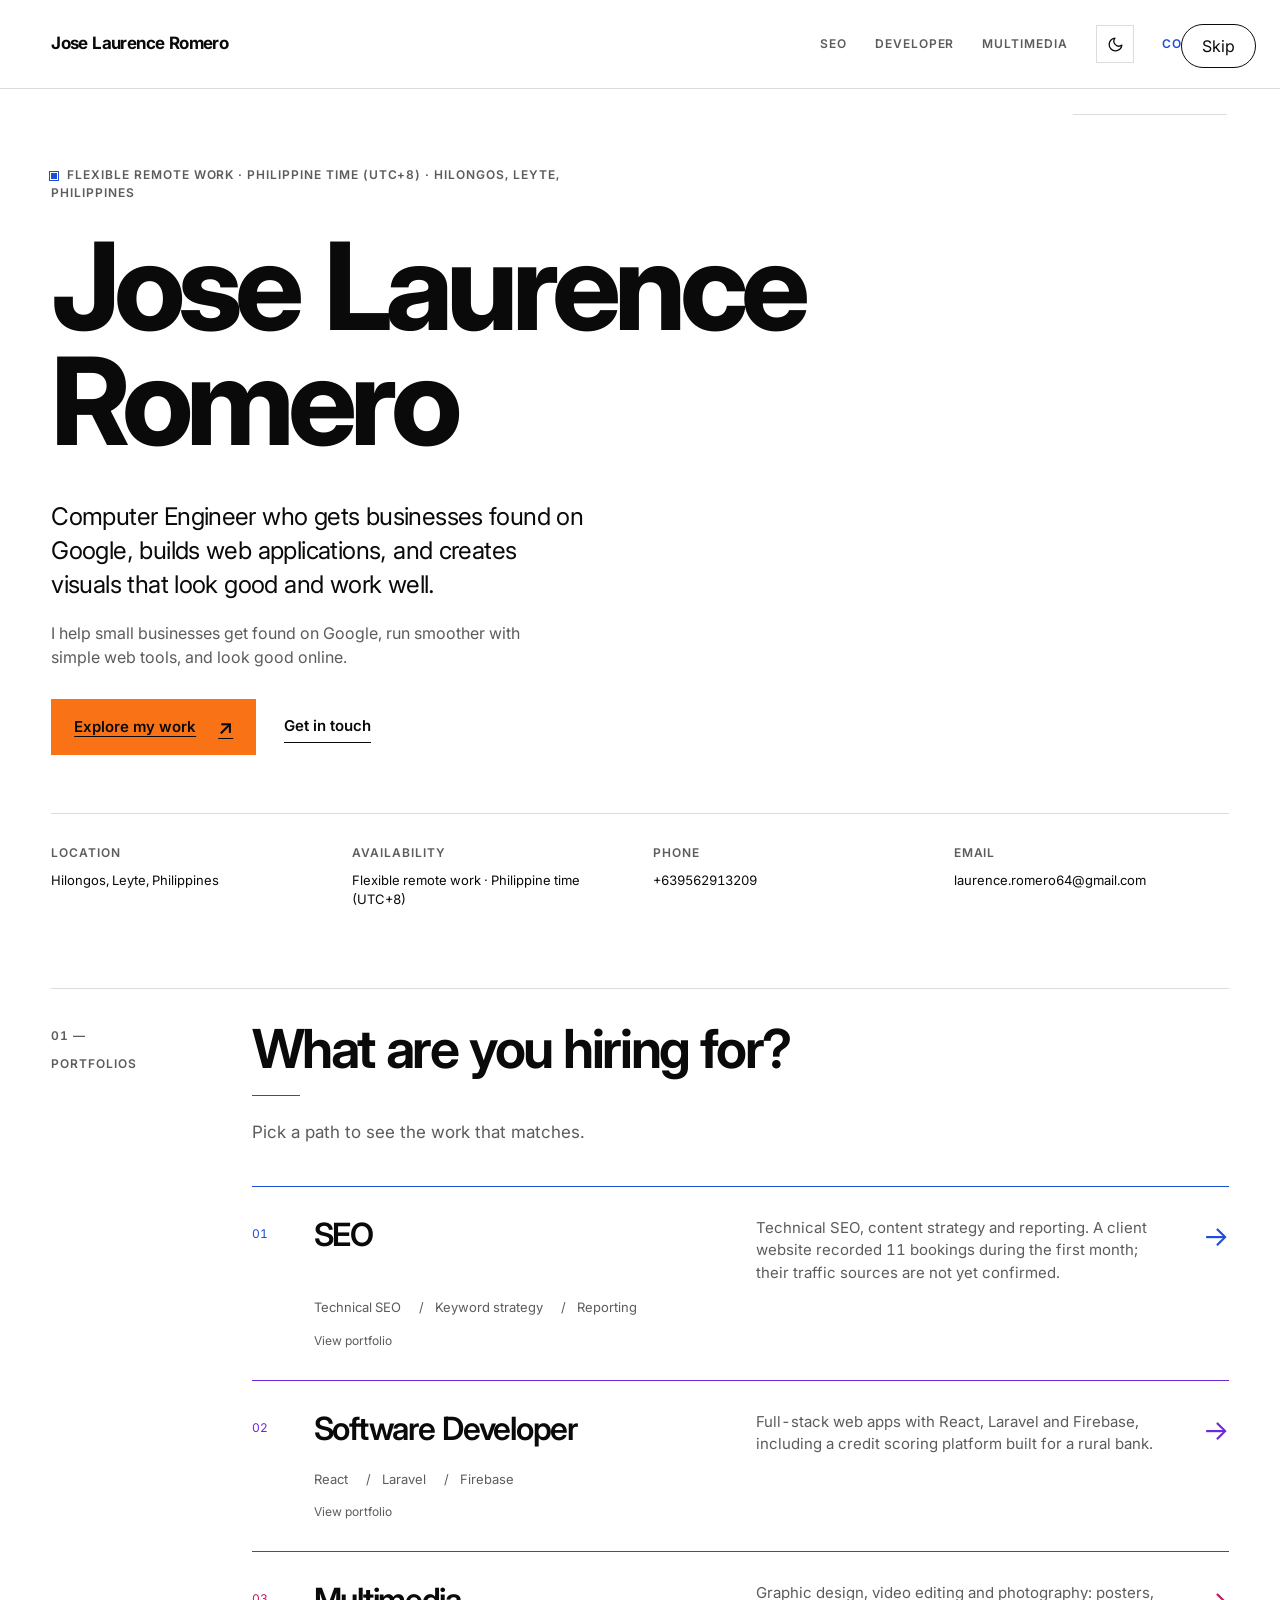
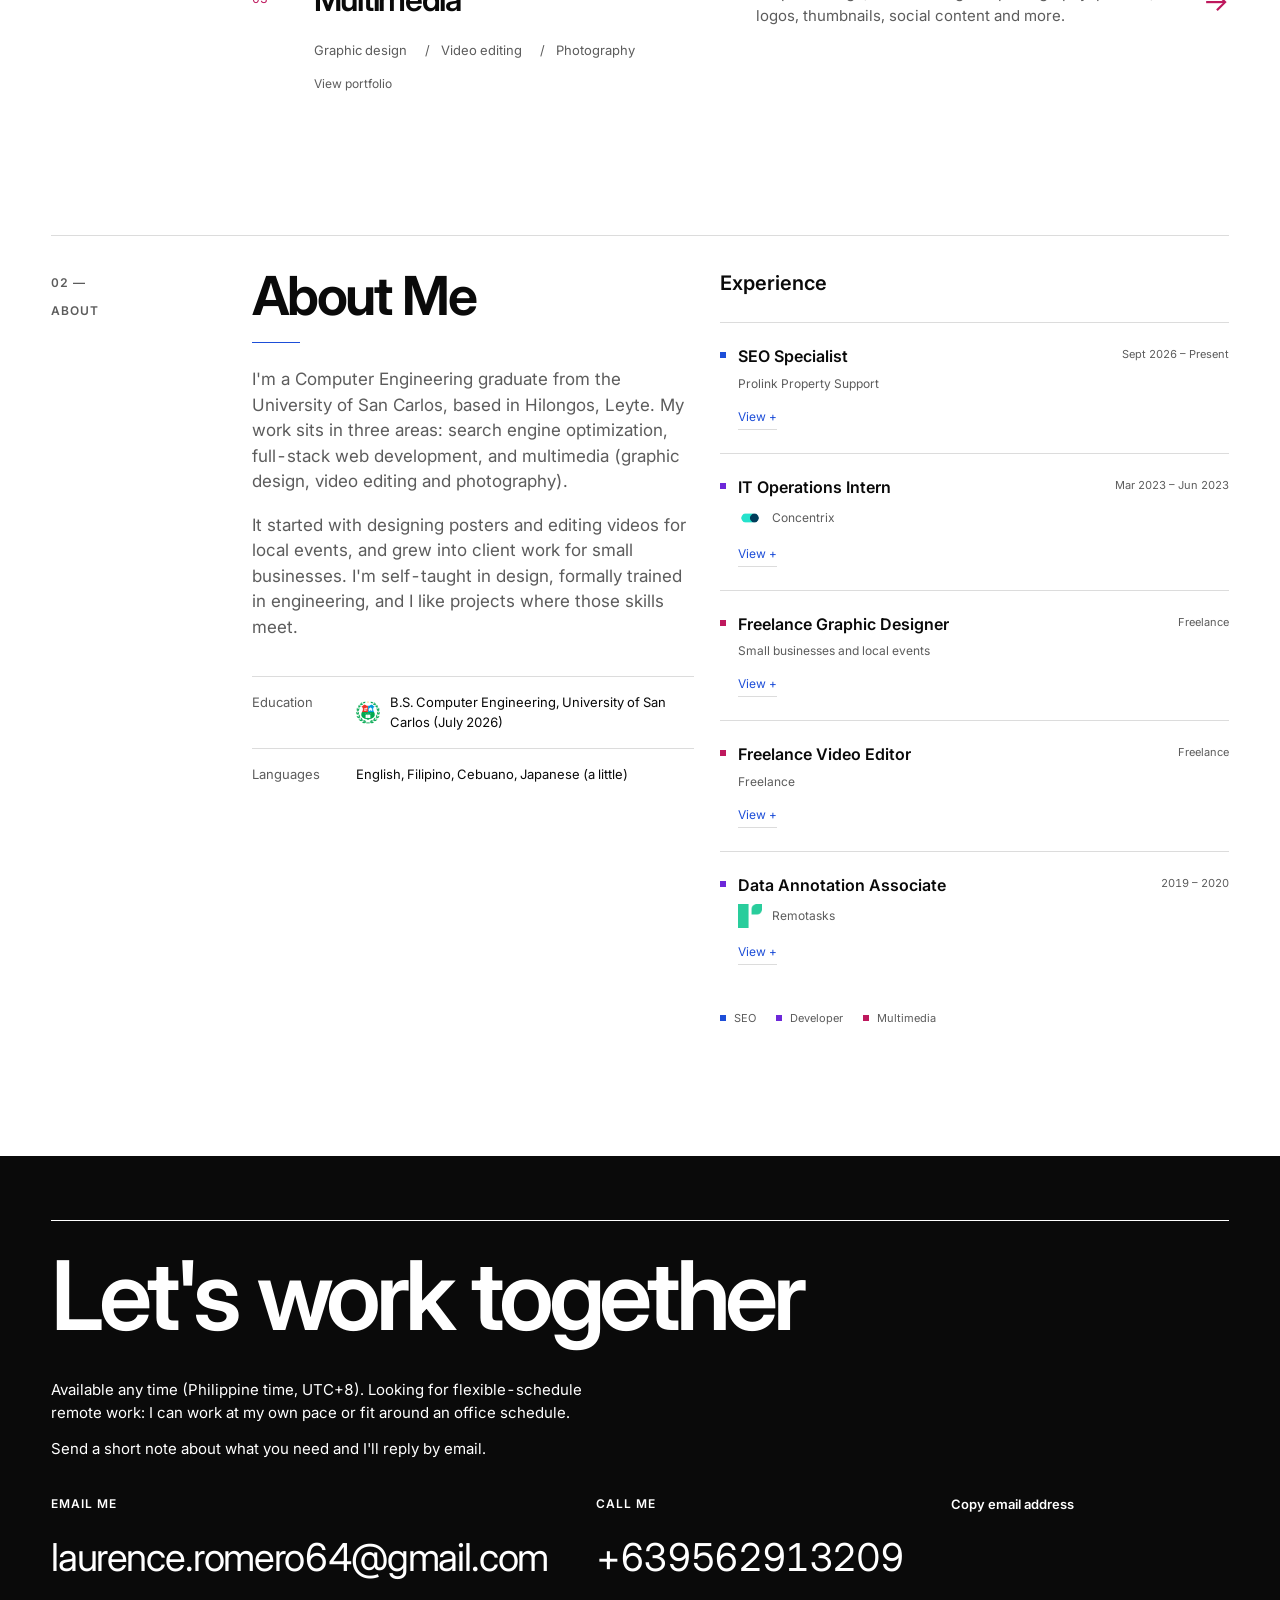
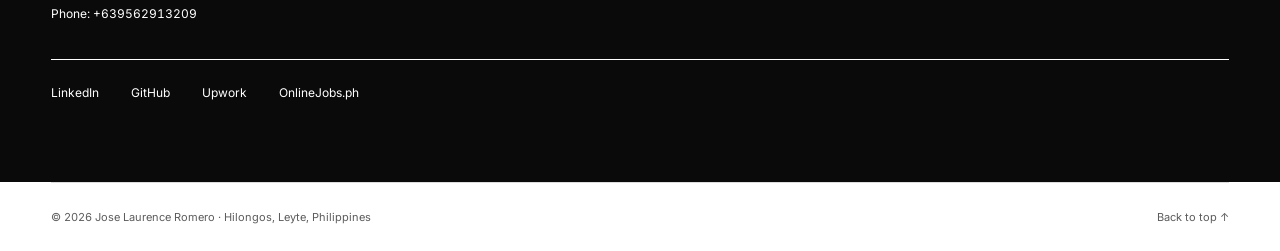
==== commit 6e68b0b9: "SEO rename" ====
--- a/index.html
+++ b/index.html
@@ -38,7 +38,7 @@
         <button class="burger" id="burger" aria-label="Open menu" aria-expanded="false" aria-controls="navlinks"><span></span><span></span></button>
         <nav class="links" id="navlinks">
           <div class="nav-pages">
-          <a href="seo/">SEO &amp; Marketing</a><a href="developer/">Developer</a><a href="multimedia/">Multimedia</a>
+          <a href="seo/">SEO</a><a href="developer/">Developer</a><a href="multimedia/">Multimedia</a>
           </div>
           <div class="nav-actions">
           <button class="theme" id="theme" aria-label="Toggle dark mode" title="Toggle dark mode"><svg viewBox="0 0 24 24" fill="none" stroke="currentColor" stroke-width="1.8" stroke-linecap="round" stroke-linejoin="round" aria-hidden="true"><path d="M21 12.8A9 9 0 1 1 11.2 3a7 7 0 0 0 9.8 9.8z"></path></svg></button>
@@ -80,7 +80,7 @@
         <a class="role-card reveal-left" data-role="seo" href="seo/">
           <span class="role-index" aria-hidden="true">01</span>
           <span class="role-ico"><svg viewBox="0 0 24 24" fill="none" stroke="currentColor" stroke-width="1.8" stroke-linecap="round" stroke-linejoin="round" aria-hidden="true"><circle cx="11" cy="11" r="7"></circle><path d="m20 20-3.5-3.5"></path><path d="M8 13l2.5-3 2 2L15 8"></path></svg></span>
-          <h3>SEO &amp; Marketing</h3>
+          <h3>SEO</h3>
           <p>Technical SEO, content strategy and reporting. A client website recorded 11 bookings during my work; their traffic sources are not yet confirmed.</p>
           <ul class="chips"><li>Technical SEO</li><li>Keyword strategy</li><li>Reporting</li></ul>
           <span class="role-go">View portfolio <i>→</i></span>
@@ -147,7 +147,7 @@
         </div><span class="tl-date">2019 – 2020</span>
       </li></ul>
             <p class="legend">
-              <span><i class="tl-dot" data-role="seo"></i>SEO &amp; Marketing</span>
+              <span><i class="tl-dot" data-role="seo"></i>SEO</span>
               <span><i class="tl-dot" data-role="dev"></i>Developer</span>
               <span><i class="tl-dot" data-role="multimedia"></i>Multimedia</span>
             </p>
--- a/style.css
+++ b/style.css
@@ -4,6 +4,11 @@
   --light-rule: rgba(10,10,10,.14); --light-accent: #1d4ed8; --light-surface: #f5f5f3;
   --dark-paper: #0b0b0c; --dark-ink: #f2f2f0; --dark-muted: #a1a1a6;
   --dark-rule: rgba(242,242,240,.16); --dark-accent: #7aa2ff; --dark-surface: #131315;
+  --light-dev: #6d28d9; --dark-dev: #b79aff;
+  --light-multimedia: #be185d; --dark-multimedia: #ff80ab;
+  --orange: #f97316; --orange-hover: #ea580c;
+  --role-seo: var(--light-accent); --role-dev: var(--light-dev); --role-multimedia: var(--light-multimedia);
+  --inverse-seo: var(--dark-accent); --inverse-dev: var(--dark-dev); --inverse-multimedia: var(--dark-multimedia);
   --paper: var(--light-paper); --ink: var(--light-ink); --muted: var(--light-muted);
   --rule: var(--light-rule); --rule-strong: var(--ink); --accent: var(--light-accent); --surface: var(--light-surface);
   --bg: var(--paper); --text: var(--ink); --line: var(--rule); --card: var(--paper);
@@ -15,13 +20,17 @@
   :root:not([data-theme="light"]) {
     --paper: var(--dark-paper); --ink: var(--dark-ink); --muted: var(--dark-muted);
     --rule: var(--dark-rule); --accent: var(--dark-accent); --surface: var(--dark-surface);
+    --role-seo: var(--dark-accent); --role-dev: var(--dark-dev); --role-multimedia: var(--dark-multimedia);
+    --inverse-seo: var(--light-accent); --inverse-dev: var(--light-dev); --inverse-multimedia: var(--light-multimedia);
     --inverse-accent: var(--light-accent); --logo-filter: brightness(0) invert(1); color-scheme: dark;
   }
 }
 :root[data-theme="dark"] {
   --paper: var(--dark-paper); --ink: var(--dark-ink); --muted: var(--dark-muted);
   --rule: var(--dark-rule); --accent: var(--dark-accent); --surface: var(--dark-surface);
-  --inverse-accent: var(--light-accent); --logo-filter: brightness(0) invert(1); color-scheme: dark;
+  --role-seo: var(--dark-accent); --role-dev: var(--dark-dev); --role-multimedia: var(--dark-multimedia);
+    --inverse-seo: var(--light-accent); --inverse-dev: var(--light-dev); --inverse-multimedia: var(--light-multimedia);
+    --inverse-accent: var(--light-accent); --logo-filter: brightness(0) invert(1); color-scheme: dark;
 }
 @view-transition { navigation: auto; }
 ::view-transition-old(root), ::view-transition-new(root) { animation-duration: .28s; }
@@ -477,3 +486,24 @@
 body[data-view="about"] .page-head .lead { margin-top: 24px; }
 
 .cta-box a.btn { display: flex; flex-direction: column; align-items: flex-start; }
+
+/* Theme changes cross-fade; ordinary page navigation keeps its existing timing. */
+:root.theme-changing::view-transition-old(root),
+:root.theme-changing::view-transition-new(root) {
+  animation-duration: 450ms;
+  animation-timing-function: ease-in-out;
+}
+
+/* Colored portfolio rules retain the existing Swiss layout. */
+body[data-view="seo"], [data-role="seo"] { --accent: var(--role-seo); --inverse-accent: var(--inverse-seo); }
+body[data-view="dev"], [data-role="dev"] { --accent: var(--role-dev); --inverse-accent: var(--inverse-dev); }
+body[data-view="multimedia"], [data-role="multimedia"] { --accent: var(--role-multimedia); --inverse-accent: var(--inverse-multimedia); }
+.role-card { border-top-color: var(--accent); }
+.role-card:hover h3 { text-decoration-color: var(--accent); }
+body:is([data-view="seo"], [data-view="dev"], [data-view="multimedia"]) .page-head > .wrap { border-bottom-color: var(--accent); }
+body:is([data-view="seo"], [data-view="dev"], [data-view="multimedia"]) .swiss-section > .wrap { border-top-color: color-mix(in srgb, var(--accent) 55%, var(--rule)); }
+body:is([data-view="seo"], [data-view="dev"], [data-view="multimedia"]) .section-label { color: var(--accent); }
+.hero .btn.primary[href="#portfolios"] { padding: 16px 22px; border: 1px solid var(--orange); background: var(--orange); color: var(--light-ink);  text-decoration: underline; text-decoration-thickness: 1px; text-underline-offset: 4px; }
+.hero .btn.primary[href="#portfolios"]:hover { background: var(--orange-hover); border-color: var(--orange-hover); color: var(--light-ink); }
+.hero .btn.primary[href="#portfolios"] .link-arrow { font-size: 20px; line-height: 1; }
+.hero .btn.primary[href="#portfolios"]:hover .link-arrow { transform: translate(3px,-3px); }
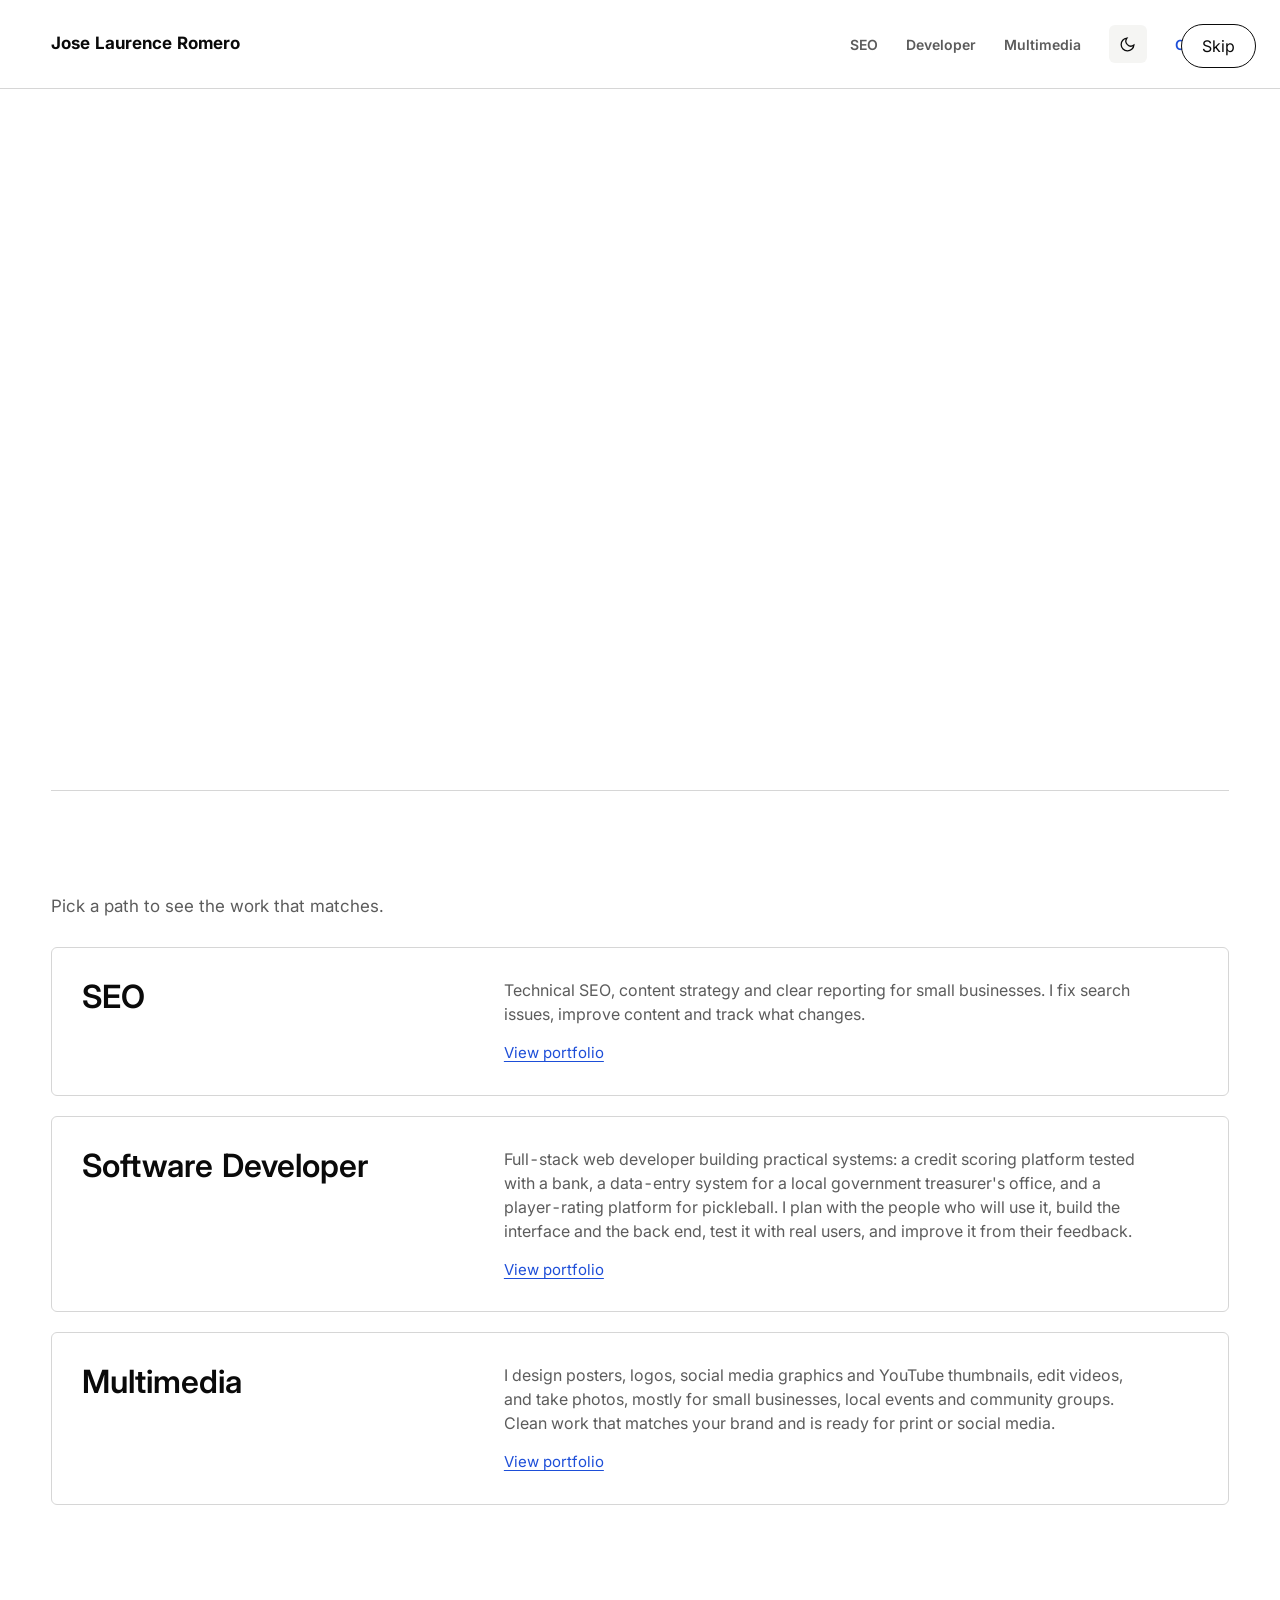
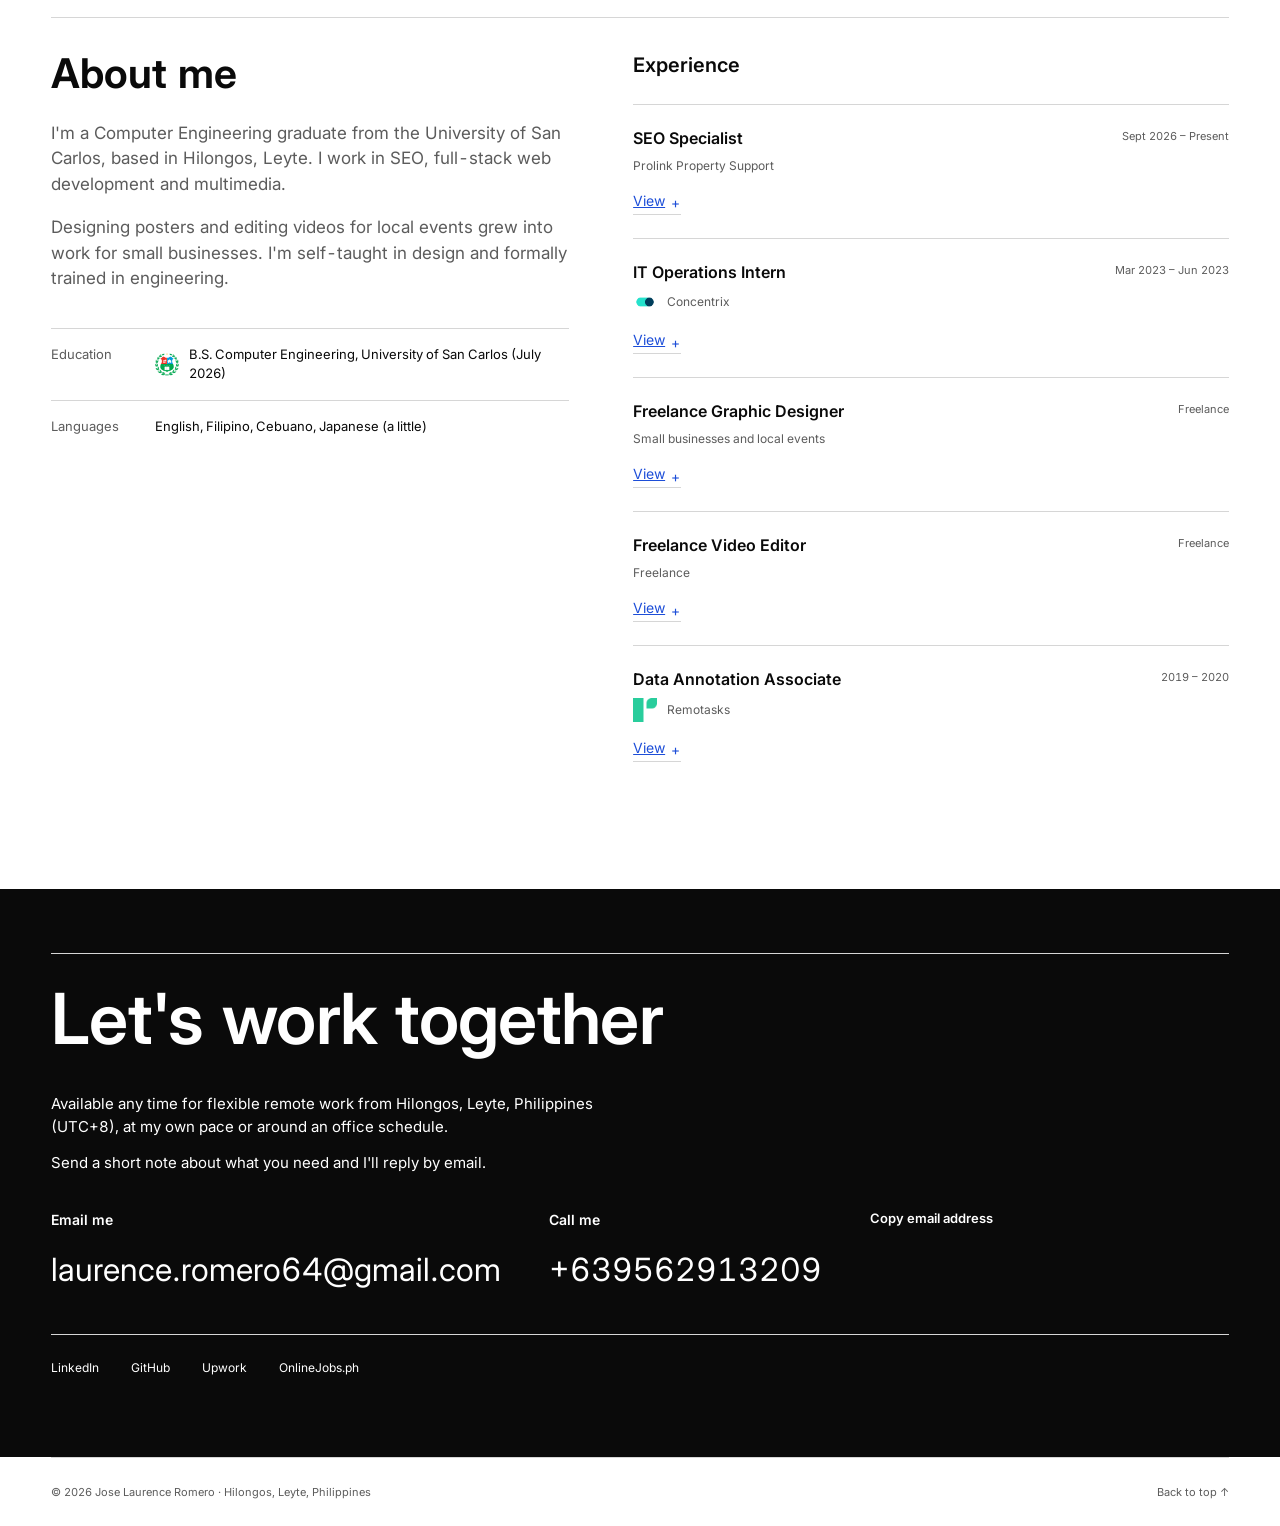
==== commit 30c1ea95: "UI revamp v3" ====
--- a/index.html
+++ b/index.html
@@ -28,17 +28,18 @@
   <script type="application/ld+json">
   {"@context":"https://schema.org","@type":"Person","name":"Jose Laurence Romero","jobTitle":["SEO Specialist","Software Developer","Graphic Designer"],"alumniOf":"University of San Carlos","address":{"@type":"PostalAddress","addressLocality":"Hilongos","addressRegion":"Leyte","addressCountry":"PH"}}
   </script>
+  <script data-shared-motion>try{var shared=JSON.parse(sessionStorage.getItem("portfolio-shared-role"));if(shared&&Date.now()-shared.time<10000&&shared.to===location.pathname&&["seo","dev","multimedia"].includes(shared.role))document.documentElement.dataset.sharedRole=shared.role}catch(e){}</script>
 </head>
 <body data-view="home" data-root=".">
   <a class="skip" href="#main">Skip to content</a>
   <header class="nav" id="nav">
 
       <div class="wrap nav-in">
-        <a class="brand" href=""><span class="mono">LR</span><span class="brand-name">Jose Laurence Romero</span></a>
+        <a class="brand" href="./"><span class="mono">LR</span><span class="brand-name">Jose Laurence Romero</span></a>
         <button class="burger" id="burger" aria-label="Open menu" aria-expanded="false" aria-controls="navlinks"><span></span><span></span></button>
         <nav class="links" id="navlinks">
           <div class="nav-pages">
-          <a href="seo/">SEO</a><a href="developer/">Developer</a><a href="multimedia/">Multimedia</a>
+          <a href="./seo/" class="">SEO</a><a href="./developer/" class="">Developer</a><a href="./multimedia/" class="">Multimedia</a>
           </div>
           <div class="nav-actions">
           <button class="theme" id="theme" aria-label="Toggle dark mode" title="Toggle dark mode"><svg viewBox="0 0 24 24" fill="none" stroke="currentColor" stroke-width="1.8" stroke-linecap="round" stroke-linejoin="round" aria-hidden="true"><path d="M21 12.8A9 9 0 1 1 11.2 3a7 7 0 0 0 9.8 9.8z"></path></svg></button>
@@ -48,132 +49,108 @@
       </div>
 </header>
   <main id="main">
-
       <section class="hero">
         <div class="wrap hero-in">
           <div class="hero-copy">
-          <p class="kicker"><span class="pulse"></span>Flexible remote work · Philippine time (UTC+8) · Hilongos, Leyte, Philippines</p>
-          <h1>Jose Laurence Romero</h1>
-          <p class="lead">Computer Engineer who gets businesses found on Google, builds web applications, and creates visuals that look good and work well.</p>
-          <p class="hero-help">I help small businesses get found on Google, run smoother with simple web tools, and look good online.</p>
+          <h1 class="">Jose Laurence Romero</h1>
+          <p class="lead">I help small businesses get found on Google, build practical web applications, and create graphics, videos and photos.</p>
           <div class="btn-row">
             <a class="btn primary" href="#portfolios">Explore my work<span class="link-arrow" aria-hidden="true">↗</span></a>
             <a class="btn ghost" href="#contact">Get in touch</a>
           </div>
           </div>
-          <div class="hero-portrait"><img src="images/me/web/laurence-portrait.jpg" alt="Jose Laurence Romero smiling in front of a station building and city skyline" width="1000" height="1333" fetchpriority="high" decoding="async"></div>
-          <dl class="hero-meta">
-            <div><dt>Location</dt><dd>Hilongos, Leyte, Philippines</dd></div>
-            <div><dt>Availability</dt><dd>Flexible remote work · Philippine time (UTC+8)</dd></div>
-            <div><dt>Phone</dt><dd><a href="tel:+639562913209">+639562913209</a></dd></div>
-            <div><dt>Email</dt><dd><a href="mailto:laurence.romero64@gmail.com">laurence.romero64@gmail.com</a></dd></div>
-          </dl>
+          <div class="hero-portrait"><img src="./images/me/web/laurence-portrait.jpg" alt="Jose Laurence Romero smiling in front of a station building and city skyline" width="1000" height="1333" fetchpriority="high" decoding="async"></div>
+          <ul class="hero-proof" aria-label="Selected SEO results">
+            <li><a href="./seo/">30 bookings made through the client's website in the first month and a half</a></li>
+            <li><a href="./seo/">weekly Google impressions grew from 8 to 692 on a new site</a></li>
+            <li><a href="./seo/">74 pages indexed on Google</a></li>
+          </ul>
 
         </div>
       </section>
 
-      <section class="section swiss-section" id="portfolios">
-        <div class="wrap"><p class="section-label" aria-hidden="true">01 —<span>Portfolios</span></p><div class="section-content">
-          <h2 class="section-title title-line">What are you hiring for?</h2>
-          <p class="section-sub">Pick a path to see the work that matches.</p>
+      <section class="section" id="portfolios">
+        <div class="wrap">
+          <h2 class="section-title reveal">What are you hiring for?</h2>
+          <p class="section-sub reveal">Pick a path to see the work that matches.</p>
           <div class="cards">
-        <a class="role-card reveal-left" data-role="seo" href="seo/">
-          <span class="role-index" aria-hidden="true">01</span>
-          <span class="role-ico"><svg viewBox="0 0 24 24" fill="none" stroke="currentColor" stroke-width="1.8" stroke-linecap="round" stroke-linejoin="round" aria-hidden="true"><circle cx="11" cy="11" r="7"></circle><path d="m20 20-3.5-3.5"></path><path d="M8 13l2.5-3 2 2L15 8"></path></svg></span>
+        <article class="role-card reveal reveal-left" data-role="seo">
           <h3>SEO</h3>
-          <p>Technical SEO, content strategy and reporting. A client website recorded 11 bookings during my work; their traffic sources are not yet confirmed.</p>
-          <ul class="chips"><li>Technical SEO</li><li>Keyword strategy</li><li>Reporting</li></ul>
-          <span class="role-go">View portfolio <i>→</i></span>
-        </a>
-        <a class="role-card reveal-right" data-role="dev" href="developer/">
-          <span class="role-index" aria-hidden="true">02</span>
-          <span class="role-ico"><svg viewBox="0 0 24 24" fill="none" stroke="currentColor" stroke-width="1.8" stroke-linecap="round" stroke-linejoin="round" aria-hidden="true"><path d="m8 8-5 4 5 4"></path><path d="m16 8 5 4-5 4"></path><path d="m14 5-4 14"></path></svg></span>
+          <p>Technical SEO, content strategy and clear reporting for small businesses. I fix search issues, improve content and track what changes.</p>
+          <a class="role-go" href="./seo/">View portfolio</a>
+        </article>
+        <article class="role-card reveal reveal-right" data-role="dev">
           <h3>Software Developer</h3>
-          <p>Full-stack web apps with React, Laravel and Firebase, including a credit scoring platform built for a rural bank.</p>
-          <ul class="chips"><li>React</li><li>Laravel</li><li>Firebase</li></ul>
-          <span class="role-go">View portfolio <i>→</i></span>
-        </a>
-        <a class="role-card reveal-left" data-role="multimedia" href="multimedia/">
-          <span class="role-index" aria-hidden="true">03</span>
-          <span class="role-ico"><svg viewBox="0 0 24 24" fill="none" stroke="currentColor" stroke-width="1.8" stroke-linecap="round" stroke-linejoin="round" aria-hidden="true"><rect x="3" y="4" width="18" height="16" rx="2"></rect><circle cx="9" cy="10" r="2"></circle><path d="m21 16-5-5-8 8"></path></svg></span>
+          <p>Full-stack web developer building practical systems: a credit scoring platform tested with a bank, a data-entry system for a local government treasurer's office, and a player-rating platform for pickleball. I plan with the people who will use it, build the interface and the back end, test it with real users, and improve it from their feedback.</p>
+          <a class="role-go" href="./developer/">View portfolio</a>
+        </article>
+        <article class="role-card reveal reveal-left" data-role="multimedia">
           <h3>Multimedia</h3>
-          <p>Graphic design, video editing and photography: posters, logos, thumbnails, social content and more.</p>
-          <ul class="chips"><li>Graphic design</li><li>Video editing</li><li>Photography</li></ul>
-          <span class="role-go">View portfolio <i>→</i></span>
-        </a></div>
-        </div></div>
+          <p>I design posters, logos, social media graphics and YouTube thumbnails, edit videos, and take photos, mostly for small businesses, local events and community groups. Clean work that matches your brand and is ready for print or social media.</p>
+          <a class="role-go" href="./multimedia/">View portfolio</a>
+        </article></div>
+        </div>
       </section>
 
-      <section class="section alt swiss-section" id="about">
-        <div class="wrap"><p class="section-label" aria-hidden="true">02 —<span>About</span></p><div class="section-content about-grid">
+      <section class="section alt" id="about">
+        <div class="wrap about-grid">
           <div>
-            <h2 class="section-title title-line"><a class="about-discover" href="about/" aria-describedby="about-hint">About Me<span class="about-hint" id="about-hint" role="tooltip">Want to know me more? Click me!</span></a></h2>
-            <p>I'm a Computer Engineering graduate from the University of San Carlos, based in Hilongos, Leyte. My work sits in three areas: search engine optimization, full-stack web development, and multimedia (graphic design, video editing and photography).</p><p>It started with designing posters and editing videos for local events, and grew into client work for small businesses. I'm self-taught in design, formally trained in engineering, and I like projects where those skills meet.</p>
-            <dl class="facts">
-              <div><dt>Education</dt><dd class="organization-name"><img class="organization-logo" src="images/school_logo.png" width="24" height="24" alt="University of San Carlos logo">B.S. Computer Engineering, University of San Carlos (July 2026)</dd></div><div><dt>Languages</dt><dd>English, Filipino, Cebuano, Japanese (a little)</dd></div>
+            <h2 class="section-title reveal"><a class="about-discover" href="./about/" aria-describedby="about-hint">About me<span class="about-hint" id="about-hint" role="tooltip">Want to know me more? Click me!</span></a></h2>
+            <p class="reveal">I'm a Computer Engineering graduate from the University of San Carlos, based in Hilongos, Leyte. I work in SEO, full-stack web development and multimedia.</p><p class="reveal">Designing posters and editing videos for local events grew into work for small businesses. I'm self-taught in design and formally trained in engineering.</p>
+            <dl class="facts reveal">
+              <div><dt>Education</dt><dd class="organization-name"><img class="organization-logo" src="./images/school_logo.png" width="24" height="24" alt="University of San Carlos logo">B.S. Computer Engineering, University of San Carlos (July 2026)</dd></div><div><dt>Languages</dt><dd>English, Filipino, Cebuano, Japanese (a little)</dd></div>
             </dl>
           </div>
           <div>
-            <h3>Experience</h3>
-            <ul class="timeline"><li class="tl-item reveal-right" id="seo-prolink">
-        <span class="tl-dot" data-role="seo"></span>
+            <h3 class="reveal">Experience</h3>
+            <ul class="timeline"><li class="tl-item reveal reveal-right" id="seo-prolink">
         <div><h4>SEO Specialist</h4><p class="organization-name"><span>Prolink Property Support</span></p>
-          <button class="timeline-toggle" type="button" aria-expanded="false" aria-controls="seo-prolink-details">View<span class="sr-only"> SEO Specialist</span></button>
-          <div class="timeline-details" id="seo-prolink-details"><div><ul class="bullets"><li>Lead AI-assisted keyword and content strategy with GrandRanker, managing a 450+ keyword library.</li><li>Run on-page SEO audits covering meta tags, internal linking and content structure, and improve navigation and UX to strengthen conversion paths.</li><li>Set up Google Search Console, GA4 and Bing Webmaster Tools to track search visibility and site activity.</li><li>Resolved indexing blocks, duplicate-post redirects and broken links, and added structured data.</li><li>Reviewed AI-written posts for repeated text, drafting notes and off-topic content.</li><li>Prepared plain-English monthly reports and used query and page data to identify content opportunities.</li></ul></div></div>
+          <button class="timeline-toggle" type="button" aria-expanded="false" aria-controls="seo-prolink-details"><span class="toggle-label">View</span><span class="toggle-mark icon-toggle" aria-hidden="true"><span class="icon-off">+</span><span class="icon-on">−</span></span><span class="sr-only"> SEO Specialist</span></button>
+          <div class="timeline-details" id="seo-prolink-details" inert=""><div><ul class="bullets"><li>Lead AI-assisted keyword and content strategy with GrandRanker, managing a 450+ keyword library.</li><li>Run on-page SEO audits covering meta tags, internal linking and content structure, and improve navigation and UX to strengthen conversion paths.</li><li>Set up Google Search Console, GA4 and Bing Webmaster Tools to track search visibility and site activity.</li><li>Resolved indexing blocks, duplicate-post redirects and broken links, and added structured data.</li><li>Reviewed AI-written posts for repeated text, drafting notes and off-topic content.</li><li>Prepared plain-English monthly reports and used query and page data to identify content opportunities.</li></ul></div></div>
         </div><span class="tl-date">Sept 2026 – Present</span>
-      </li><li class="tl-item reveal-left" id="it-concentrix">
-        <span class="tl-dot" data-role="dev"></span>
-        <div><h4>IT Operations Intern</h4><p class="organization-name"><img class="organization-logo" src="images/organizations/concentrix.png" width="24" height="24" alt="Concentrix logo"><span>Concentrix</span></p>
-          <button class="timeline-toggle" type="button" aria-expanded="false" aria-controls="it-concentrix-details">View<span class="sr-only"> IT Operations Intern</span></button>
-          <div class="timeline-details" id="it-concentrix-details"><div><ul class="bullets"><li>Troubleshot hardware and software issues to support daily IT operations.</li><li>Investigated network issues as part of the office's IT support work.</li><li>Configured workstations for daily use.</li><li>Documented IT processes and worked with enterprise IT teams on operational support.</li></ul></div></div>
+      </li><li class="tl-item reveal reveal-left" id="it-concentrix">
+        <div><h4>IT Operations Intern</h4><p class="organization-name"><img class="organization-logo" src="./images/organizations/concentrix.png" width="24" height="24" alt="Concentrix logo"><span>Concentrix</span></p>
+          <button class="timeline-toggle" type="button" aria-expanded="false" aria-controls="it-concentrix-details"><span class="toggle-label">View</span><span class="toggle-mark icon-toggle" aria-hidden="true"><span class="icon-off">+</span><span class="icon-on">−</span></span><span class="sr-only"> IT Operations Intern</span></button>
+          <div class="timeline-details" id="it-concentrix-details" inert=""><div><ul class="bullets"><li>Troubleshot hardware and software issues to support daily IT operations.</li><li>Investigated network issues as part of the office's IT support work.</li><li>Configured workstations for daily use.</li><li>Documented IT processes and worked with enterprise IT teams on operational support.</li></ul></div></div>
         </div><span class="tl-date">Mar 2023 – Jun 2023</span>
-      </li><li class="tl-item reveal-right" id="design-freelance">
-        <span class="tl-dot" data-role="multimedia"></span>
+      </li><li class="tl-item reveal reveal-right" id="design-freelance">
         <div><h4>Freelance Graphic Designer</h4><p class="organization-name"><span>Small businesses and local events</span></p>
-          <button class="timeline-toggle" type="button" aria-expanded="false" aria-controls="design-freelance-details">View<span class="sr-only"> Freelance Graphic Designer</span></button>
-          <div class="timeline-details" id="design-freelance-details"><div><ul class="bullets"><li>Designed digital and print marketing materials for company promotions and announcements.</li><li>Created social media graphics and branding assets aligned with business goals.</li><li>Produced banners, posters and social content for local sports and community events, keeping branding consistent across campaigns by working with organizers.</li><li>Designed business logos using industry-specific imagery, including bicycle components for a bike service and coconut illustrations for a copra business.</li><li>Created travel and outdoor thumbnails that combine destination photography with prominent titles and trip details.</li><li>Designed downhill-race number plates with rider names, race numbers and sponsor logos arranged around a clear event identity.</li><li>Created destination posters that pair outdoor photography with prominent location names and clear typography.</li></ul></div></div>
+          <button class="timeline-toggle" type="button" aria-expanded="false" aria-controls="design-freelance-details"><span class="toggle-label">View</span><span class="toggle-mark icon-toggle" aria-hidden="true"><span class="icon-off">+</span><span class="icon-on">−</span></span><span class="sr-only"> Freelance Graphic Designer</span></button>
+          <div class="timeline-details" id="design-freelance-details" inert=""><div><ul class="bullets"><li>Designed digital and print marketing materials for company promotions and announcements.</li><li>Created social media graphics and branding assets aligned with business goals.</li><li>Produced banners, posters and social content for local sports and community events, keeping branding consistent across campaigns by working with organizers.</li><li>Designed business logos using industry-specific imagery, including bicycle components for a bike service and coconut illustrations for a copra business.</li><li>Created travel and outdoor thumbnails that combine destination photography with prominent titles and trip details.</li><li>Designed downhill-race number plates with rider names, race numbers and sponsor logos arranged around a clear event identity.</li><li>Created destination posters that pair outdoor photography with prominent location names and clear typography.</li></ul></div></div>
         </div><span class="tl-date">Freelance</span>
-      </li><li class="tl-item reveal-left" id="video-freelance">
-        <span class="tl-dot" data-role="multimedia"></span>
+      </li><li class="tl-item reveal reveal-left" id="video-freelance">
         <div><h4>Freelance Video Editor</h4><p class="organization-name"><span>Freelance</span></p>
-          <button class="timeline-toggle" type="button" aria-expanded="false" aria-controls="video-freelance-details">View<span class="sr-only"> Freelance Video Editor</span></button>
-          <div class="timeline-details" id="video-freelance-details"><div><ul class="bullets"><li>Edited long-form videos with a focus on storytelling, arranging scenes and pacing to give the footage a clear progression.</li><li>Used on-screen subtitles to carry the story and add context rather than dubbed narration.</li><li>Created outdoor video edits covering exploration hikes, climbs, point-of-view footage and time-lapse sequences.</li><li>Edited short-form content, including shoe unboxing and UGC videos, alongside longer edits.</li></ul></div></div>
+          <button class="timeline-toggle" type="button" aria-expanded="false" aria-controls="video-freelance-details"><span class="toggle-label">View</span><span class="toggle-mark icon-toggle" aria-hidden="true"><span class="icon-off">+</span><span class="icon-on">−</span></span><span class="sr-only"> Freelance Video Editor</span></button>
+          <div class="timeline-details" id="video-freelance-details" inert=""><div><ul class="bullets"><li>Edited long-form videos with a focus on storytelling, arranging scenes and pacing to give the footage a clear progression.</li><li>Used on-screen subtitles to carry the story and add context rather than dubbed narration.</li><li>Created outdoor video edits covering exploration hikes, climbs, point-of-view footage and time-lapse sequences.</li><li>Edited short-form content, including shoe unboxing and UGC videos, alongside longer edits.</li></ul></div></div>
         </div><span class="tl-date">Freelance</span>
-      </li><li class="tl-item reveal-right" id="annotation-remotasks">
-        <span class="tl-dot" data-role="dev"></span>
-        <div><h4>Data Annotation Associate</h4><p class="organization-name"><img class="organization-logo" src="images/organizations/remotasks.png" width="24" height="24" alt="Remotasks logo"><span>Remotasks</span></p>
-          <button class="timeline-toggle" type="button" aria-expanded="false" aria-controls="annotation-remotasks-details">View<span class="sr-only"> Data Annotation Associate</span></button>
-          <div class="timeline-details" id="annotation-remotasks-details"><div><ul class="bullets"><li>Annotated image datasets for machine learning applications.</li><li>Worked with LiDAR datasets as part of data annotation assignments.</li><li>Kept accuracy high while meeting productivity and quality targets, working independently and fully remote.</li></ul></div></div>
+      </li><li class="tl-item reveal reveal-right" id="annotation-remotasks">
+        <div><h4>Data Annotation Associate</h4><p class="organization-name"><img class="organization-logo" src="./images/organizations/remotasks.png" width="24" height="24" alt="Remotasks logo"><span>Remotasks</span></p>
+          <button class="timeline-toggle" type="button" aria-expanded="false" aria-controls="annotation-remotasks-details"><span class="toggle-label">View</span><span class="toggle-mark icon-toggle" aria-hidden="true"><span class="icon-off">+</span><span class="icon-on">−</span></span><span class="sr-only"> Data Annotation Associate</span></button>
+          <div class="timeline-details" id="annotation-remotasks-details" inert=""><div><ul class="bullets"><li>Annotated image datasets for machine learning applications.</li><li>Worked with LiDAR datasets as part of data annotation assignments.</li><li>Kept accuracy high while meeting productivity and quality targets, working independently and fully remote.</li></ul></div></div>
         </div><span class="tl-date">2019 – 2020</span>
       </li></ul>
-            <p class="legend">
-              <span><i class="tl-dot" data-role="seo"></i>SEO</span>
-              <span><i class="tl-dot" data-role="dev"></i>Developer</span>
-              <span><i class="tl-dot" data-role="multimedia"></i>Multimedia</span>
-            </p>
           </div>
-        </div></div>
+        </div>
       </section>
 
-
-      <section class="cta" id="contact">
+      
+      <section class="cta reveal" id="contact">
         <div class="wrap">
           <div class="cta-box">
             <h2>Let's work together</h2>
-            <p>Available any time (Philippine time, UTC+8). Looking for flexible-schedule remote work: I can work at my own pace or fit around an office schedule.</p>
+            <p>Available any time for flexible remote work from Hilongos, Leyte, Philippines (UTC+8), at my own pace or around an office schedule.</p>
             <p>Send a short note about what you need and I'll reply by email.</p>
             <div class="btn-row">
               <a class="btn primary" href="mailto:laurence.romero64@gmail.com?subject=Hello%20Laurence%20%E2%80%94%20Work%20inquiry"><span class="contact-link-label">Email me</span><span class="contact-link-value">laurence.romero64@gmail.com</span></a>
               <a class="btn ghost" href="tel:+639562913209" aria-label="Call +639562913209"><span class="contact-link-label">Call me</span><span class="contact-link-value">+639562913209</span></a>
-              <button class="btn ghost" id="copy-email" type="button">Copy email address</button>
+              <button class="btn ghost" id="copy-email" type="button" aria-live="polite"><span class="copy-label">Copy email address</span></button>
             </div>
             <p class="contact-phone">Phone: <span>+639562913209</span></p>
             <ul class="link-row"><li><a href="https://www.linkedin.com/in/jose-laurence-romero-a665912b1" target="_blank" rel="noopener noreferrer">LinkedIn</a></li><li><a href="https://github.com/Chongkies" target="_blank" rel="noopener noreferrer">GitHub</a></li><li><a href="https://www.upwork.com/freelancers/joselaurencer" target="_blank" rel="noopener noreferrer">Upwork</a></li><li><a href="https://www.onlinejobs.ph/jobseekers/info/1520167" target="_blank" rel="noopener noreferrer">OnlineJobs.ph</a></li></ul>
           </div>
         </div>
       </section>
-
-</main>
+    </main>
   <footer id="footer">
 
       <div class="wrap foot-in">
@@ -181,7 +158,9 @@
         <a href="#top" class="totop">Back to top ↑</a>
       </div>
 </footer>
+  <script src="data/seo-metrics.js"></script>
   <script src="content.js"></script>
+  <script src="motion.js"></script>
   <script src="app.js"></script>
 </body>
 </html>
--- a/style.css
+++ b/style.css
@@ -1,39 +1,38 @@
-/* Swiss Minimalist. Primitive colors live here; components use semantic tokens. */
+/* Plain typography and one shared accent. Components use semantic tokens. */
 :root {
   --light-paper: #ffffff; --light-ink: #0a0a0a; --light-muted: #5c5c5c;
-  --light-rule: rgba(10,10,10,.14); --light-accent: #1d4ed8; --light-surface: #f5f5f3;
+  --light-rule: #d6d6d6; --light-accent: #1d4ed8; --light-surface: #f5f5f3;
   --dark-paper: #0b0b0c; --dark-ink: #f2f2f0; --dark-muted: #a1a1a6;
-  --dark-rule: rgba(242,242,240,.16); --dark-accent: #7aa2ff; --dark-surface: #131315;
-  --light-dev: #6d28d9; --dark-dev: #b79aff;
-  --light-multimedia: #be185d; --dark-multimedia: #ff80ab;
-  --orange: #f97316; --orange-hover: #ea580c;
-  --role-seo: var(--light-accent); --role-dev: var(--light-dev); --role-multimedia: var(--light-multimedia);
-  --inverse-seo: var(--dark-accent); --inverse-dev: var(--dark-dev); --inverse-multimedia: var(--dark-multimedia);
+  --dark-rule: #38383a; --dark-accent: #7aa2ff; --dark-surface: #131315;
   --paper: var(--light-paper); --ink: var(--light-ink); --muted: var(--light-muted);
   --rule: var(--light-rule); --rule-strong: var(--ink); --accent: var(--light-accent); --surface: var(--light-surface);
   --bg: var(--paper); --text: var(--ink); --line: var(--rule); --card: var(--paper);
-  --accent-soft: var(--surface); --inverse-accent: var(--dark-accent); --radius: 0; --logo-filter: none;
+  --accent-soft: var(--surface); --inverse-accent: var(--dark-accent); --radius: 6px; --logo-filter: brightness(1);
+  --orange: #f97316; --orange-hover: #ea580c;
   --gutter: clamp(20px, 4vw, 56px); --gap: clamp(24px, 2vw, 32px);
-  --ease: cubic-bezier(.22,.61,.36,1); color-scheme: light;
+  /* The --ease alias is reserved for the unchanged intro. */
+  --ease: cubic-bezier(.22,.61,.36,1);
+  --ease-out: cubic-bezier(0.23, 1, 0.32, 1);
+  --ease-in-out: cubic-bezier(0.65, 0, 0.35, 1);
+  --dur-press: 100ms; --dur-fast: 150ms; --dur-base: 220ms;
+  --dur-enter: 450ms; --dur-exit: 360ms; --dur-confirm: 250ms;
+  --stagger: 30ms; --hero-stagger: 50ms;
+  color-scheme: light;
 }
 @media (prefers-color-scheme: dark) {
   :root:not([data-theme="light"]) {
     --paper: var(--dark-paper); --ink: var(--dark-ink); --muted: var(--dark-muted);
     --rule: var(--dark-rule); --accent: var(--dark-accent); --surface: var(--dark-surface);
-    --role-seo: var(--dark-accent); --role-dev: var(--dark-dev); --role-multimedia: var(--dark-multimedia);
-    --inverse-seo: var(--light-accent); --inverse-dev: var(--light-dev); --inverse-multimedia: var(--light-multimedia);
     --inverse-accent: var(--light-accent); --logo-filter: brightness(0) invert(1); color-scheme: dark;
   }
 }
 :root[data-theme="dark"] {
   --paper: var(--dark-paper); --ink: var(--dark-ink); --muted: var(--dark-muted);
   --rule: var(--dark-rule); --accent: var(--dark-accent); --surface: var(--dark-surface);
-  --role-seo: var(--dark-accent); --role-dev: var(--dark-dev); --role-multimedia: var(--dark-multimedia);
-    --inverse-seo: var(--light-accent); --inverse-dev: var(--light-dev); --inverse-multimedia: var(--light-multimedia);
     --inverse-accent: var(--light-accent); --logo-filter: brightness(0) invert(1); color-scheme: dark;
 }
 @view-transition { navigation: auto; }
-::view-transition-old(root), ::view-transition-new(root) { animation-duration: .28s; }
+::view-transition-old(root), ::view-transition-new(root) { animation-duration: var(--dur-base); animation-timing-function: var(--ease-in-out); }
 *, *::before, *::after { box-sizing: border-box; }
 html { scroll-behavior: smooth; scroll-padding-top: 100px; -webkit-text-size-adjust: 100%; }
 body { margin: 0; background: var(--paper); color: var(--ink); font: 17px/1.5 Inter, Arial, sans-serif; -webkit-font-smoothing: antialiased; font-variant-numeric: tabular-nums; }
@@ -56,40 +55,31 @@
 .skip:focus { left: 8px; }
 
 /* Wordmark and navigation. */
-.nav { position: sticky; top: 0; z-index: 50; background: var(--paper); border-bottom: 1px solid var(--rule); }
+.nav { position: sticky; top: 0; z-index: 50; background: var(--paper); border: 0; }
 .nav-in { display: flex; align-items: center; justify-content: space-between; gap: 32px; min-height: 88px; }
-.brand { display: flex; align-items: center; gap: 12px; flex-shrink: 0; font-size: 17px; font-weight: 700; letter-spacing: -.035em; }
+.brand { display: flex; align-items: center; gap: 12px; flex-shrink: 0; font-size: 17px; font-weight: 700; letter-spacing: 0; }
 .mono { display: none; }
 .links, .nav-pages, .nav-actions { display: flex; align-items: center; gap: 28px; }
-.links a, .theme, .burger, .meta, .kicker, .section-label, .hero-meta dt, .contact-link-label { font-size: 12px; font-weight: 600; letter-spacing: .08em; text-transform: uppercase; }
+.links a, .theme, .burger, .meta, .contact-link-label { font-size: 12px; font-weight: 600; letter-spacing: 0; text-transform: none; }
 .links a { position: relative; padding-block: 8px; color: var(--muted); white-space: nowrap; }
-.links a::after { content: ''; position: absolute; inset: auto 0 0; height: 1px; background: var(--accent); transform: scaleX(0); transform-origin: left; transition: transform 400ms var(--ease); }
-.links a:hover, .links a.active { color: var(--ink); }
-.links a:hover::after, .links a.active::after { transform: scaleX(1); }
+.links a:hover, .links a.active { color: var(--ink); text-decoration: underline; text-decoration-color: var(--accent); }
 .links a.nav-contact { color: var(--accent); }
-.theme, .burger { display: grid; place-items: center; width: 38px; height: 38px; border: 1px solid var(--rule); padding: 0; background: var(--paper); color: var(--ink); cursor: pointer; }
-.theme:hover, .burger:hover { border-color: var(--accent); }
+.theme, .burger { display: grid; place-items: center; width: 38px; height: 38px; border: 0; padding: 0; background: var(--paper); color: var(--ink); cursor: pointer; }
+.theme:hover, .burger:hover {  }
 .theme svg { width: 17px; height: 17px; }
 .burger { display: none; position: relative; }
-.burger span { position: absolute; left: 10px; right: 10px; top: 14px; height: 1px; background: var(--ink); transition: transform 400ms var(--ease); }
-.burger span:last-child { top: 21px; }
-.burger[aria-expanded="true"] span:first-child { transform: translateY(3.5px) rotate(45deg); }
-.burger[aria-expanded="true"] span:last-child { transform: translateY(-3.5px) rotate(-45deg); }
-
-/* Rectangular controls and slash-separated tool lists. */
+
+/* Controls and comma-separated tool lists. */
 .btn-row { display: flex; flex-wrap: wrap; align-items: center; gap: 20px 28px; margin-top: 30px; }
-.btn { display: inline-flex; justify-content: center; align-items: center; gap: 8px; padding: 11px 16px; border: 1px solid var(--rule); background: transparent; color: var(--ink); font-size: 13px; font-weight: 600; cursor: pointer; }
-.btn.primary { border-color: var(--ink); background: var(--ink); color: var(--paper); }
-.btn:hover { border-color: var(--accent); }
+.btn { display: inline-flex; justify-content: center; align-items: center; gap: 8px; padding: 11px 16px; border: 0; background: transparent; color: var(--ink); font-size: 13px; font-weight: 600; cursor: pointer; }
+.btn.primary {  background: var(--ink); color: var(--paper); }
 .btn.ghost:hover { color: var(--accent); }
 .text-link, .hero .btn { padding: 4px 0; border: 0; background: transparent; color: var(--ink); }
-.hero .btn { justify-content: start; border-bottom: 1px solid var(--rule-strong); font-size: 15px; }
-.hero .btn:hover { color: var(--accent); border-color: var(--accent); }
-.link-arrow { display: inline-block; margin-left: 14px; transition: transform 400ms var(--ease); }
-a:hover .link-arrow { transform: translateX(4px); }
-.chips { display: flex; flex-wrap: wrap; gap: 8px 0; margin-top: 18px; font-size: 13px; color: var(--muted); }
-.chips li { display: inline-flex; align-items: center; gap: 7px; }
-.chips li:not(:last-child)::after { content: '/'; display: inline-block; padding-inline: 11px; color: var(--muted); }
+.hero .btn { justify-content: start; border: 0; font-size: 15px; }
+.hero .btn:hover { color: var(--accent);  }
+.chips { display: flex; flex-wrap: wrap; gap: 8px 0; margin-top: 18px; font-size: 15px; color: var(--muted); line-height: 1.8; }
+.chips li { display: inline-flex; align-items: center; gap: 7px; max-width: 100%; }
+.chips li:not(:last-child)::after { content: "/"; display: inline-block; padding-inline: 8px; color: var(--muted); }
 .tool-logo { width: 16px; height: 16px; flex-shrink: 0; object-fit: contain; filter: var(--logo-filter); }
 .organization-name { display: flex; align-items: center; gap: 10px; }
 .organization-logo { width: 24px; height: 24px; object-fit: contain; flex-shrink: 0; }
@@ -99,145 +89,98 @@
 .hero { position: relative; overflow: clip; padding-top: clamp(48px, 6vw, 92px); }
 .hero-in { position: relative; display: grid; grid-template-columns: repeat(12, minmax(0,1fr)); gap: var(--gap); align-items: start; }
 .hero-copy { grid-column: 1 / 9; min-width: 0; }
-.kicker { color: var(--muted); margin-bottom: 26px; max-width: 65ch; }
-.hero h1 { font-size: clamp(3.5rem, 9.5vw, 10rem); line-height: .95; letter-spacing: -.055em; font-weight: 750; text-wrap: initial; max-width: 10ch; }
-.hero .lead { max-width: 36ch; margin-top: 40px; font-size: clamp(19px, 1.9vw, 26px); color: var(--ink); line-height: 1.4; letter-spacing: -.025em; }
-.hero-help { max-width: 47ch; margin-top: 20px; color: var(--muted); font-size: 16px; }
+.hero h1 { font-size: clamp(56px, 7.8vw, 112px); line-height: 1; letter-spacing: -.01em; font-weight: 700; text-wrap: initial; max-width: 12ch; }
+.hero .lead { max-width: 36ch; margin-top: 40px; font-size: clamp(19px, 1.9vw, 26px); color: var(--ink); line-height: 1.4; letter-spacing: 0; }
 .hero-portrait { grid-column: 9 / -1; width: 100%; aspect-ratio: 4 / 5; overflow: hidden; margin-top: 44px; }
 .hero-portrait img { width: 100%; height: 100%; object-fit: cover; object-position: center 65%; }
-.hero-meta { grid-column: 1 / -1; display: grid; grid-template-columns: repeat(4,minmax(0,1fr)); gap: var(--gap); padding: 30px 0; margin-top: 32px; border-top: 1px solid var(--rule); }
-.hero-meta dt { color: var(--muted); margin-bottom: 9px; }
-.hero-meta dd { margin: 0; font-size: 13px; }
-.hero-meta a:hover { text-decoration: underline; }
-.hero::before, .page-head::before { content: ''; position: absolute; width: 12%; right: var(--gutter); top: 25px; border-top: 1px solid var(--rule); transform: translateX(var(--circle-x,0px)); pointer-events: none; }
-.pulse { position: relative; display: inline-block; width: 6px; height: 6px; margin-right: 10px; background: var(--accent); }
-.pulse::after { content: ''; position: absolute; inset: -2px; border: 1px solid var(--accent); animation: pulse 2s infinite; }
-@keyframes pulse { 0% { opacity: .5; transform: scale(1); } 100% { opacity: 0; transform: scale(2); } }
-
-/* Numbered editorial sections. */
+
+/* Sections grouped by spacing. */
 .section { padding: 48px 0 64px; overflow-x: clip; }
-.swiss-section > .wrap { display: grid; grid-template-columns: repeat(12,minmax(0,1fr)); gap: var(--gap); border-top: 1px solid var(--rule); padding-top: 32px; }
-.section-label { grid-column: 1 / 3; color: var(--muted); padding-top: 6px; overflow-wrap: anywhere; }
-.section-label span { display: block; margin-top: 10px; max-width: 19ch; }
-.section-content { grid-column: 3 / -1; min-width: 0; }
-.section-title { font-size: clamp(30px, 4.2vw, 64px); font-weight: 650; letter-spacing: -.045em; line-height: 1.05; margin-bottom: 24px; max-width: 24ch; }
+.section-title { font-size: clamp(30px, 3.2vw, 46px); font-weight: 650; line-height: 1.15; margin-bottom: 24px; max-width: 28ch; }
 .section-sub { color: var(--muted); margin-bottom: 40px; }
-.sub-title { font-size: clamp(23px,2.4vw,34px); margin: 52px 0 22px; letter-spacing: -.035em; line-height: 1.15; }
+.sub-title { font-size: clamp(23px,2.4vw,34px); margin: 52px 0 22px; letter-spacing: 0; line-height: 1.15; }
 .meta { color: var(--muted); margin-bottom: 14px; }
 .narrow { max-width: 65ch; }
 .note { margin-top: 18px; max-width: 65ch; font-size: 13px; color: var(--muted); }
 .note.strong { color: var(--ink); }
-.title-line::after { content: ''; display: block; width: 48px; height: 1px; background: var(--accent); margin-top: 18px; transform-origin: left; }
-.js-motion .title-line::after { transition: transform 600ms var(--ease); }
-.js-motion .reveal:not(.in).title-line::after, .js-motion .reveal:not(.in) .title-line::after { transform: scaleX(0); }
 .cards { display: block; margin-top: 38px; }
-.role-card { position: relative; display: grid; grid-template-columns: 38px minmax(0,1fr) minmax(0,1fr) 30px; column-gap: 24px; row-gap: 14px; align-items: start; border-top: 1px solid var(--rule); padding: 30px 0; }
-.role-index { font-size: 12px; color: var(--accent); padding-top: 8px; }
-.role-ico { display: none; }
-.role-card h3 { grid-column: 2; font-size: clamp(24px,2.5vw,38px); line-height: 1.1; letter-spacing: -.04em; font-weight: 600; }
-.role-card p { grid-column: 3; font-size: 15px; color: var(--muted); }
-.role-card .chips { grid-column: 2 / 4; margin: 0; }
-.role-go { grid-column: 2 / -1; color: var(--muted); font-size: 12px; }
-.role-go i { position: absolute; right: 0; top: 28px; color: var(--accent); font-size: 28px; font-style: normal; transition: transform 400ms var(--ease); }
-.role-card:hover h3 { text-decoration: underline; text-decoration-thickness: 1px; text-underline-offset: 5px; }
-.role-card:hover .role-go i { transform: translateX(4px); }
+.role-card { display: grid; grid-template-columns: minmax(0,.7fr) minmax(0,1.3fr); gap: 16px 48px; align-items: start; padding: 28px 0; }
+.role-card h3 { grid-column: 1; font-size: clamp(24px,2.5vw,34px); line-height: 1.2; font-weight: 600; }
+.role-card p { grid-column: 2; font-size: 16px; color: var(--muted); }
+.role-go { grid-column: 2; color: var(--accent); font-size: 15px; text-decoration: underline; width: fit-content; }
 .about-grid, .two-col { display: grid; grid-template-columns: minmax(0,1fr) minmax(0,1.15fr); gap: var(--gap); align-items: start; }
 .about-grid > div, .two-col > div { min-width: 0; }
 .about-grid p { color: var(--muted); margin-bottom: 18px; }
 .about-grid h3 { font-size: 20px; margin: 0 0 24px; font-weight: 600; }
 .facts { margin-top: 36px; }
-.facts > div { display: grid; grid-template-columns: 88px minmax(0,1fr); gap: 16px; border-top: 1px solid var(--rule); padding: 16px 0; font-size: 13px; }
+.facts > div { display: grid; grid-template-columns: 88px minmax(0,1fr); gap: 16px; border: 0; padding: 16px 0; font-size: 13px; }
 .facts dt { color: var(--muted); }
 .facts dd { margin: 0; }
 .about-discover { position: relative; text-underline-offset: 6px; }
 .about-discover:hover { text-decoration: underline; }
-.about-hint { position: absolute; bottom: calc(100% + 12px); left: 0; width: max-content; max-width: min(280px,calc(100vw - 40px)); padding: 12px 16px; border: 1px solid var(--rule); background: var(--paper); color: var(--ink); font-size: 13px; font-weight: 400; letter-spacing: 0; line-height: 1.5; opacity: 0; visibility: hidden; transform: translateY(4px); transition: opacity 400ms, transform 400ms, visibility 400ms; z-index: 2; }
+.about-hint { position: absolute; bottom: calc(100% + 12px); left: 0; width: max-content; max-width: min(280px,calc(100vw - 40px)); padding: 12px 16px; border: 0; background: var(--paper); color: var(--ink); font-size: 13px; font-weight: 400; letter-spacing: 0; line-height: 1.5; opacity: 0; visibility: hidden; transform: translateY(4px); transition: opacity var(--dur-base) var(--ease-out), transform var(--dur-base) var(--ease-out); z-index: 2; }
 .about-discover:hover .about-hint, .about-discover:focus-visible .about-hint { opacity: 1; visibility: visible; transform: none; }
 .timeline { display: grid; }
-.tl-item { display: grid; grid-template-columns: 6px minmax(0,1fr) minmax(80px,auto); gap: 12px; padding: 23px 0; border-top: 1px solid var(--rule); align-items: start; }
+.tl-item { display: grid; grid-template-columns: 6px minmax(0,1fr) minmax(80px,auto); gap: 12px; padding: 23px 0; border: 0; align-items: start; }
 .tl-item h4 { font-size: 16px; font-weight: 600; line-height: 1.3; }
 .tl-item p { font-size: 12px; margin: 8px 0 0; }
 .tl-date { font-size: 11px; color: var(--muted); white-space: normal; text-align: right; }
-.tl-dot { display: inline-block; width: 6px; height: 6px; background: var(--accent); margin-top: 6px; flex-shrink: 0; }
-.legend { display: flex; flex-wrap: wrap; gap: 12px 20px; color: var(--muted); font-size: 11px; margin-top: 22px; }
-.legend span { display: inline-flex; align-items: center; gap: 8px; }
-.legend .tl-dot { margin: 0; }
-.timeline-toggle { padding: 8px 0 3px; margin-top: 7px; background: transparent; color: var(--accent); border: 0; border-bottom: 1px solid var(--rule); cursor: pointer; font-size: 12px; }
-.timeline-toggle::after { content: ' +'; }
-.timeline-toggle[aria-expanded="true"]::after { content: ' −'; }
-.timeline-details { display: grid; grid-template-rows: 0fr; opacity: 0; transition: grid-template-rows 450ms var(--ease), opacity 450ms var(--ease); }
+.timeline-toggle { padding: 8px 0 3px; margin-top: 7px; background: transparent; color: var(--accent); border: 0; cursor: pointer; font-size: 12px; }
+.timeline-details { display: grid; grid-template-rows: 0fr; opacity: 0;  }
 .timeline-details > div { overflow: hidden; }
 .timeline-details.is-open { grid-template-rows: 1fr; opacity: 1; }
-.timeline-details .bullets { padding-top: 10px; }
-.timeline-details .bullets li { font-size: 13px; }
+.timeline-details .bullets { display: grid; gap: 12px; margin-top: 20px; max-width: 65ch; list-style: disc; padding-left: 18px; }
+.timeline-details .bullets li { padding-left: 3px; color: var(--muted); font-size: 15px; }
 
 /* Role page mastheads. */
 .page-head { position: relative; overflow: clip; padding: 52px 0 64px; }
-.page-head > .wrap { display: grid; grid-template-columns: repeat(12,minmax(0,1fr)); gap: 24px var(--gap); padding-bottom: 36px; border-bottom: 1px solid var(--rule); }
+.page-head > .wrap { display: grid; grid-template-columns: repeat(12,minmax(0,1fr)); gap: 24px var(--gap); padding-bottom: 36px; border: 0; }
 .back { grid-column: 1 / -1; width: fit-content; font-size: 12px; color: var(--muted); }
 .back:hover { color: var(--accent); text-decoration: underline; }
-.page-head .kicker { grid-column: 1 / -1; margin: 20px 0 0; }
-.page-head h1 { grid-column: 1 / 8; grid-row: 3 / 6; font-size: clamp(40px, 5.3vw, 86px); letter-spacing: -.05em; font-weight: 650; line-height: 1.02; }
-.page-head .lead { grid-column: 9 / -1; grid-row: 3; font-size: 16px; color: var(--muted); max-width: 45ch; }
-.page-head .btn-row { grid-column: 9 / -1; grid-row: 4; margin: 0; gap: 12px 20px; }
-.page-head .btn { padding: 7px 0; border: 0; border-bottom: 1px solid var(--rule); background: transparent; color: var(--ink); }
-.switch { grid-column: 9 / -1; grid-row: 5; display: flex; flex-wrap: wrap; gap: 10px 18px; font-size: 12px; color: var(--muted); }
+.page-head h1 { grid-column: 1 / 8; grid-row: 2 / 5; font-size: clamp(40px, 4.7vw, 68px); letter-spacing: -.01em; font-weight: 650; line-height: 1.1; }
+.page-head .lead { grid-column: 9 / -1; grid-row: 2; font-size: 16px; color: var(--muted); max-width: 45ch; }
+.page-head .btn-row { grid-column: 9 / -1; grid-row: 3; margin: 0; gap: 12px 20px; }
+.page-head .btn { padding: 7px 0; border: 0; background: transparent; color: var(--ink); }
+.switch { grid-column: 9 / -1; grid-row: 4; display: flex; flex-wrap: wrap; gap: 10px 18px; font-size: 12px; color: var(--muted); }
 .switch > span { width: 100%; }
-.pill { color: var(--ink); border-bottom: 1px solid var(--rule); }
-.pill:hover { color: var(--accent); border-color: var(--accent); }
 
 /* Case study evidence and numerical results. */
 .stats { display: grid; grid-template-columns: repeat(4,minmax(0,1fr)); gap: 0; margin: 42px 0; }
-.stat { display: flex; flex-direction: column; gap: 12px; padding: 0 22px; border-left: 1px solid var(--rule); min-width: 0; }
-.stat:first-child { padding-left: 0; border-left: 0; }
-.stat strong { font-size: clamp(30px,3.4vw,52px); line-height: 1.05; letter-spacing: -.05em; font-weight: 600; color: var(--ink); white-space: nowrap; }
+.stat { display: flex; flex-direction: column; gap: 12px; padding: 0 22px; border: 0; min-width: 0; }
+.stat:first-child { padding-left: 0; border: 0; }
+.stat strong { font-size: clamp(30px,3.4vw,52px); line-height: 1.05; letter-spacing: 0; font-weight: 600; color: var(--ink); white-space: nowrap; }
 .stat span { font-size: 13px; }
 .stat small { color: var(--muted); font-size: 11px; line-height: 1.5; }
-.panel { padding: 28px 0; border-top: 1px solid var(--rule); min-width: 0; }
-.panel h3 { font-size: clamp(23px,2.6vw,36px); font-weight: 600; line-height: 1.15; letter-spacing: -.035em; margin-bottom: 20px; }
-.bookings-highlight { display: grid; grid-template-columns: minmax(0,1fr) minmax(0,1fr); gap: var(--gap); margin-top: 40px; border-block: 1px solid var(--rule); }
+.panel { padding: 28px 0; border: 0; min-width: 0; }
+.panel h3 { font-size: clamp(23px,2.6vw,36px); font-weight: 600; line-height: 1.15; letter-spacing: 0; margin-bottom: 20px; }
+.bookings-highlight { display: grid; grid-template-columns: minmax(0,1fr) minmax(0,1fr); gap: var(--gap); margin-top: 40px; border: 0; }
 .bookings-highlight strong { display: flex; align-items: center; gap: 24px; font-size: 18px; line-height: 1.3; font-weight: 500; }
-.booking-number { font-size: clamp(64px,7vw,100px); letter-spacing: -.065em; line-height: 1; font-weight: 600; }
+.booking-number { font-size: clamp(64px,7vw,100px); letter-spacing: 0; line-height: 1; font-weight: 600; }
 .bookings-highlight .note { margin: 0; align-self: center; }
-.bars { height: 250px; display: flex; align-items: flex-end; justify-content: space-between; gap: 16px; border-bottom: 1px solid var(--rule); padding-top: 16px; margin: 28px 0 55px; }
+.bars { height: 250px; display: flex; align-items: flex-end; justify-content: space-between; gap: 16px; border: 0; padding-top: 16px; margin: 28px 0 55px; }
 .bar-col { flex: 1; position: relative; display: flex; height: 100%; flex-direction: column; align-items: center; justify-content: flex-end; min-width: 0; }
 .bar-val { font-size: 13px; margin-bottom: 10px; }
-.bar { width: min(76px,100%); height: 0; background: var(--accent); transition: height 1.1s var(--ease) .15s; }
-.panel.in .bar { height: calc(var(--n) * 1.7px); }
+.bar { width: min(76px,100%); height: calc(var(--n) * 1.7px); background: var(--accent); transform: scaleY(0); transform-origin: bottom; transition: transform var(--dur-base) var(--ease-out); }
+.panel.in .bar { transform: scaleY(1); }
 .bar.partial { opacity: .55; }
 .bar-lab { position: absolute; top: 100%; margin-top: 10px; white-space: nowrap; font-size: 11px; color: var(--muted); }
 .bar-lab small { display: block; font-size: 10px; }
 .table-wrap { overflow-x: auto; margin-top: 24px; }
 table { width: 100%; border-collapse: collapse; text-align: left; font-size: 13px; min-width: 580px; }
-th, td { padding: 18px 18px 18px 0; vertical-align: top; border-bottom: 1px solid var(--rule); }
-thead th { border-top: 1px solid var(--rule); font-weight: 500; font-size: 11px; text-transform: uppercase; letter-spacing: .08em; color: var(--muted); }
+th, td { padding: 18px 18px 18px 0; vertical-align: top; border: 0; }
+thead th { border: 0; font-weight: 500; font-size: 11px; text-transform: none; letter-spacing: 0; color: var(--muted); }
 tbody th { font-weight: 600; }
 tbody td { color: var(--muted); }
 .did-grid { display: grid; grid-template-columns: repeat(3,minmax(0,1fr)); gap: var(--gap); margin-top: 32px; }
-.did { padding-top: 20px; border-top: 1px solid var(--rule); min-width: 0; }
-.did .num { display: block; color: var(--accent); font-size: 12px; margin-bottom: 18px; }
-.did h4 { font-size: 19px; font-weight: 600; letter-spacing: -.025em; margin-bottom: 14px; }
+.did { padding-top: 20px; border: 0; min-width: 0; }
+.did h4 { font-size: 19px; font-weight: 600; letter-spacing: 0; margin-bottom: 14px; }
 .did p { color: var(--muted); font-size: 14px; }
-.callout { margin-top: 40px; padding: 24px 0 24px 24px; border-left: 1px solid var(--accent); font-size: 15px; max-width: 65ch; }
-.case-figure { margin-top: 36px; }
-.case-figure figure { margin-top: 26px; }
-/* These dark frames intentionally match the unaltered Search Console screenshots. */
-.case-figure-image { display: block; padding: 8px; border: 1px solid #383b3e; background: #17191a; overflow: hidden; }
-.case-figure-image img { width: 100%; height: auto; }
-.case-figure-stats { display: flex; flex-wrap: wrap; gap: 20px 32px; margin: 24px 0; }
-.case-figure-stats dt { color: var(--muted); font-size: 11px; text-transform: uppercase; letter-spacing: .06em; }
-.case-figure-stats dd { margin: 6px 0 0; font-size: 26px; letter-spacing: -.03em; }
-.figure-explanation { color: var(--muted); margin-top: 24px; font-size: 15px; max-width: 65ch; }
-.case-figure h4 { font-size: 16px; font-weight: 600; margin-top: 26px; }
-.search-chart { display: block; position: relative; overflow: hidden; }
-.search-chart-curtain { display: none; position: absolute; background: #17191a; pointer-events: none; transform-origin: right center; }
-.search-chart.motion-ready .search-chart-curtain { display: block; }
-.search-chart.chart-playing .search-chart-curtain { animation: search-chart-draw 1.8s cubic-bezier(.25,.1,.25,1) forwards; }
-@keyframes search-chart-draw { from { transform: scaleX(1); } to { transform: scaleX(0); } }
+.callout { margin-top: 40px; padding: 24px 0 24px 24px; border: 0; font-size: 15px; max-width: 65ch; }
+/* Screenshots retain their original pixels inside a plain surface frame. */
 .testimonial-grid { display: grid; grid-template-columns: repeat(2,minmax(0,1fr)); gap: var(--gap); margin-top: 36px; }
 .testimonial, .client-review { margin: 0; padding-top: 24px; }
-.client-review blockquote, .testimonial blockquote { margin: 24px 0 28px; font-size: clamp(18px,1.8vw,24px); line-height: 1.45; letter-spacing: -.025em; }
-.client-review figcaption, .testimonial figcaption { display: grid; gap: 6px; font-size: 11px; text-transform: uppercase; letter-spacing: .08em; }
+.client-review blockquote, .testimonial blockquote { margin: 24px 0 28px; font-size: clamp(18px,1.8vw,24px); line-height: 1.45; letter-spacing: 0; }
+.client-review figcaption, .testimonial figcaption { display: grid; gap: 6px; font-size: 11px; text-transform: none; letter-spacing: 0; }
 .client-review figcaption span, .testimonial figcaption span { color: var(--muted); }
 .review-stars { display: inline-flex; gap: 5px; color: var(--accent); }
 .review-stars svg { width: 16px; height: 16px; fill: currentColor; }
@@ -245,24 +188,23 @@
 
 /* Project, skill and experience rows. */
 .skill-grid { display: grid; margin-top: 30px; }
-.skill { display: grid; grid-template-columns: minmax(120px, .3fr) minmax(0,1fr); gap: 24px; border-top: 1px solid var(--rule); padding: 24px 0; }
-.skill h4 { font-size: 11px; font-weight: 500; text-transform: uppercase; letter-spacing: .08em; padding-top: 3px; color: var(--muted); }
+.skill { display: grid; grid-template-columns: minmax(120px, .3fr) minmax(0,1fr); gap: 24px; border: 0; padding: 24px 0; }
+.skill h4 { font-size: 11px; font-weight: 500; text-transform: none; letter-spacing: 0; padding-top: 3px; color: var(--muted); }
 .skill .chips { margin: 0; line-height: 1.8; }
-.exp { padding: 26px 0; border-top: 1px solid var(--rule); margin-top: 24px; }
+.exp { padding: 26px 0; border: 0; margin-top: 24px; }
 .exp-head, .edu { display: flex; justify-content: space-between; align-items: start; gap: 24px; }
-.exp-head h3, .edu h4 { font-size: 22px; font-weight: 600; letter-spacing: -.035em; }
+.exp-head h3, .edu h4 { font-size: 22px; font-weight: 600; letter-spacing: 0; }
 .exp-head p, .edu p { color: var(--muted); font-size: 13px; margin-top: 12px; }
 .experience-more { margin-top: 20px; }
 .experience-more summary { width: fit-content; cursor: pointer; color: var(--accent); font-size: 13px; }
 .experience-more .less-label, .experience-more[open] .more-label { display: none; }
 .experience-more[open] .less-label { display: inline; }
-.edu { padding: 24px 0; border-top: 1px solid var(--rule); }
-.bullets { display: grid; gap: 12px; margin-top: 20px; max-width: 65ch; }
-.bullets li { position: relative; padding-left: 18px; color: var(--muted); font-size: 15px; }
-.bullets li::before { content: ''; position: absolute; left: 0; top: .7em; width: 5px; height: 1px; background: var(--ink); }
+.edu { padding: 24px 0; border: 0; }
+.bullets { display: grid; gap: 12px; margin-top: 20px; max-width: 65ch; list-style: disc; padding-left: 18px; }
+.bullets li { padding-left: 3px; color: var(--muted); font-size: 15px; }
 .projects { display: grid; gap: 36px; margin-top: 36px; }
-.project { padding-top: 30px; border-top: 1px solid var(--rule); min-width: 0; }
-.project h3 { font-size: clamp(26px,3vw,42px); letter-spacing: -.04em; line-height: 1.1; font-weight: 600; max-width: 25ch; }
+.project { padding-top: 30px; border: 0; min-width: 0; }
+.project h3 { font-size: clamp(26px,3vw,42px); letter-spacing: 0; line-height: 1.1; font-weight: 600; max-width: 25ch; }
 .project-body { position: relative; }
 .project-img { width: 100%; height: auto; margin-bottom: 24px; }
 .has-project-view > .project-view { position: absolute; top: 0; right: 0; }
@@ -270,20 +212,15 @@
 .project-view svg { width: 17px; height: 17px; }
 .project .btn-row:empty { display: none; }
 .work-steps { display: grid; grid-template-columns: repeat(4,minmax(0,1fr)); gap: var(--gap); margin: 32px 0; padding: 0; list-style: none; }
-.work-step-number { display: block; color: var(--accent); font-size: 12px; margin-bottom: 18px; }
 .work-steps p { color: var(--muted); font-size: 14px; }
-.work-facts { display: flex; flex-wrap: wrap; gap: 24px 40px; padding-top: 24px; border-top: 1px solid var(--rule); font-size: 12px; }
-.work-facts dt { color: var(--muted); margin-bottom: 5px; }
-.work-facts dd { margin: 0; }
 
 /* Natural-aspect imagery, text tabs, and existing gallery controls. */
 .tabs { display: flex; flex-wrap: wrap; gap: 14px 24px; margin: 30px 0; }
-.tab { border: 0; border-bottom: 1px solid transparent; padding: 7px 0; background: transparent; color: var(--muted); cursor: pointer; font-size: 12px; }
-.tab.on, .tab:hover { color: var(--ink); border-color: var(--accent); }
+.tab { border: 0; padding: 7px 0; background: transparent; color: var(--muted); cursor: pointer; font-size: 12px; }
+.tab.on, .tab:hover { color: var(--ink);  }
 .masonry { columns: 3 200px; column-gap: 20px; }
-.shot { display: block; width: 100%; break-inside: avoid; margin: 0 0 20px; padding: 0; border: 0; background: var(--surface); cursor: zoom-in; min-height: 120px; animation: pop 500ms var(--ease) both; }
+.shot { display: block; width: 100%; break-inside: avoid; margin: 0 0 20px; padding: 0; border: 0; background: var(--surface); cursor: zoom-in; min-height: 120px;  }
 .shot img { width: 100%; height: auto; }
-@keyframes pop { from { opacity: 0; transform: translateY(8px); } }
 .more { margin-top: 24px; }
 .video-grid { display: grid; grid-template-columns: repeat(2,minmax(0,1fr)); gap: 32px; margin-top: 32px; }
 .video-frame { aspect-ratio: 16 / 9; overflow: hidden; background: var(--ink); }
@@ -295,14 +232,13 @@
 .personal-photos { display: grid; grid-template-columns: repeat(3,minmax(0,1fr)); gap: 24px; }
 .personal-photos img { width: 100%; height: auto; }
 .personal-photos a { display: block; background: var(--surface); }
-.lightbox { position: fixed; inset: 0; z-index: 100; background: var(--paper); display: grid; place-items: center; animation: fade .25s; }
+.lightbox { position: fixed; inset: 0; z-index: 100; background: var(--paper); display: grid; place-items: center;  }
 .lightbox[hidden] { display: none; }
-@keyframes fade { from { opacity: 0; } }
 .lb-stage { display: grid; place-items: center; width: 100%; height: 100%; padding: 56px 64px; }
-#lb-img { max-width: 100%; max-height: 100%; opacity: 0; transform: scale(.98); transition: opacity .3s, transform .3s var(--ease); }
+#lb-img { max-width: 100%; max-height: 100%; opacity: 0; }
 #lb-img.loaded { opacity: 1; transform: none; }
-.lb-btn { position: absolute; display: grid; place-items: center; width: 46px; height: 46px; border: 1px solid var(--rule); background: var(--paper); color: var(--ink); font-size: 22px; cursor: pointer; }
-.lb-btn:hover { border-color: var(--accent); }
+.lb-btn { position: absolute; display: grid; place-items: center; width: 46px; height: 46px; border: 0; background: var(--paper); color: var(--ink); font-size: 22px; cursor: pointer; }
+.lb-btn:hover {  }
 #lb-close { top: 16px; right: 16px; }
 #lb-prev { left: 14px; top: 50%; transform: translateY(-50%); }
 #lb-next { right: 14px; top: 50%; transform: translateY(-50%); }
@@ -310,38 +246,37 @@
 
 /* Solid inverted contact block. Its contrast is the same in either direction. */
 .cta { padding: 64px 0 80px; margin-top: 48px; color: var(--paper); background: var(--ink); }
-.cta-box { padding-top: 26px; border-top: 1px solid var(--paper); text-align: left; }
-.cta-box h2 { max-width: 14ch; font-size: clamp(52px,7.5vw,116px); line-height: 1; letter-spacing: -.055em; font-weight: 600; margin-bottom: 36px; }
+.cta-box { padding-top: 26px; border: 0; text-align: left; }
+.cta-box h2 { max-width: 14ch; font-size: clamp(52px,7.5vw,116px); line-height: 1; letter-spacing: 0; font-weight: 600; margin-bottom: 36px; }
 .cta-box p { margin-top: 14px; font-size: 15px; }
 .cta-box .btn-row { align-items: start; gap: 24px 48px; }
 .cta-box .btn { color: inherit; border: 0; background: transparent; padding: 4px 0; font-size: 13px; }
 .cta-box .btn.primary { display: flex; flex-direction: column; align-items: start; }
 .contact-link-label { display: block; margin-bottom: 8px; }
-.contact-link-value { display: block; font-size: clamp(20px,3vw,42px); letter-spacing: -.035em; font-weight: 400; overflow-wrap: anywhere; }
+.contact-link-value { display: block; font-size: clamp(20px,3vw,42px); letter-spacing: 0; font-weight: 400; overflow-wrap: anywhere; }
 .cta-box .btn:hover { text-decoration: underline; }
 .cta-box .contact-phone { font-size: 12px; }
-.link-row { display: flex; flex-wrap: wrap; gap: 18px 32px; margin-top: 36px; padding-top: 24px; border-top: 1px solid currentColor; font-size: 12px; }
+.link-row { display: flex; flex-wrap: wrap; gap: 18px 32px; margin-top: 36px; padding-top: 24px; border: 0; font-size: 12px; }
 .link-row a:hover { text-decoration: underline; }
 .cta :focus-visible { outline-color: var(--inverse-accent); }
-.foot-in { display: flex; justify-content: space-between; flex-wrap: wrap; gap: 20px; padding: 26px 0; border-top: 1px solid var(--rule); color: var(--muted); font-size: 11px; }
+.foot-in { display: flex; justify-content: space-between; flex-wrap: wrap; gap: 20px; padding: 26px 0; border: 0; color: var(--muted); font-size: 11px; }
 .totop:hover { color: var(--accent); text-decoration: underline; }
 
 /* Preview windows retain their controls and responsive screenshot sizing. */
-.project-preview-dialog { width: min(1200px,calc(100% - 32px)); max-height: calc(100dvh - 32px); margin: auto; padding: clamp(20px,3vw,40px); border: 1px solid var(--rule); background: var(--paper); color: var(--ink); overflow-y: auto; }
+.project-preview-dialog { width: min(1200px,calc(100% - 32px)); max-height: calc(100dvh - 32px); margin: auto; padding: clamp(20px,3vw,40px); border: 0; background: var(--paper); color: var(--ink); overflow-y: auto; }
 .project-preview-dialog::backdrop { background: var(--ink); opacity: .75; }
 .project-preview-header { display: flex; justify-content: space-between; align-items: center; gap: 24px; margin-bottom: 32px; }
-.project-preview-header h2 { font-size: clamp(20px,3vw,36px); font-weight: 600; letter-spacing: -.035em; }
+.project-preview-header h2 { font-size: clamp(20px,3vw,36px); font-weight: 600; letter-spacing: 0; }
 .project-preview-header .btn { flex-shrink: 0; }
 .project-preview-devices { display: grid; grid-template-columns: repeat(2,minmax(0,1fr)); gap: 32px; align-items: start; }
 .project-preview-devices.single-preview { grid-template-columns: minmax(0,1fr); }
 .project-device-preview { min-width: 0; }
 .project-device-preview figcaption { margin-top: 18px; font-size: 11px; text-align: center; color: var(--muted); }
 .project-device-preview figcaption a { text-decoration: underline; }
-.device-frame { position: relative; margin-inline: auto; padding: 8px; border: 1px solid var(--rule-strong); background: var(--surface); }
+.device-frame { position: relative; margin-inline: auto; padding: 8px; border: 0; background: var(--surface); }
 .device-frame img { display: block; width: 100%; height: auto; }
 .device-laptop { width: 94%; padding-top: 14px; }
-.device-laptop::before { content: ''; position: absolute; width: 3px; height: 3px; left: calc(50% - 1.5px); top: 5px; background: var(--muted); }
-.device-laptop-base { width: 100%; height: 8px; border: 1px solid var(--rule-strong); background: var(--surface); }
+.device-laptop-base { width: 100%; height: 8px; border: 0; background: var(--surface); }
 .device-iphone { width: min(100%,260px); padding: 6px; }
 .device-iphone a { display: block; aspect-ratio: 390 / 844; overflow: hidden; background: var(--paper); }
 .device-iphone img { width: 100%; height: 100%; object-fit: cover; }
@@ -350,39 +285,38 @@
 .phone-home { position: absolute; bottom: 12px; left: 34%; width: 32%; height: 3px; background: var(--ink); }
 .preview-browser { font: 11px/1.4 Inter,Arial,sans-serif; background: var(--surface); color: var(--ink); }
 .preview-browser-tabs, .preview-browser-toolbar { display: flex; align-items: center; gap: 12px; padding: 8px; }
-.preview-browser-tab { display: flex; justify-content: space-between; gap: 20px; padding: 4px; border-bottom: 1px solid var(--rule); }
+.preview-browser-tab { display: flex; justify-content: space-between; gap: 20px; padding: 4px; border: 0; }
 .preview-browser-window { margin-left: auto; white-space: nowrap; }
 .preview-browser-address { flex: 1; min-width: 0; padding: 4px 8px; overflow: hidden; text-overflow: ellipsis; background: var(--paper); color: var(--muted); }
 
 /* Existing reveal, expand and modal animation behavior. */
 .reveal { opacity: 1; transform: none; }
-.js-motion .reveal:not(.in) { opacity: 0; transform: translateY(24px); }
-.js-motion .reveal { transition: opacity .7s var(--ease), transform .7s var(--ease); }
-.js-motion .reveal.reveal-left:not(.in) { transform: translate(-28px,12px); }
-.js-motion .reveal.reveal-right:not(.in) { transform: translate(28px,12px); }
+.js-motion .reveal:not(.in) { opacity: 0; transform: translateY(12px); }
+.js-motion .reveal { transition: opacity var(--dur-enter) var(--ease-out), transform var(--dur-enter) var(--ease-out); }
+.js-motion .reveal.reveal-left:not(.in) { transform: translate(-12px,8px); }
+.js-motion .reveal.reveal-right:not(.in) { transform: translate(12px,8px); }
 .reveal.in { opacity: 1; transform: none; }
 .portrait-pending { opacity: 0; }
-@keyframes preview-open { from { opacity: 0; transform: translateY(20px) scale(.96); } to { opacity: 1; transform: none; } }
-@keyframes preview-close { from { opacity: 1; transform: none; } to { opacity: 0; transform: translateY(12px) scale(.98); } }
+@keyframes preview-open { from { opacity: 0; transform: scale(.95); } to { opacity: 1; transform: none; } }
+@keyframes preview-close { from { opacity: 1; transform: none; } to { opacity: 0; transform: scale(.95); } }
 @keyframes preview-device-in { from { opacity: 0; transform: translateY(16px); } to { opacity: 1; transform: none; } }
-.project-preview-dialog[open] { animation: preview-open .3s var(--ease) both; }
-.project-preview-dialog[open]:not(.is-closing) .project-device-preview { animation: preview-device-in .45s var(--ease) calc(var(--preview-order,0) * 70ms) both; }
-.project-preview-dialog.is-closing { animation: preview-close .18s ease-in both; }
-
-/* Responsive grids and full-width, ruled mobile navigation. */
+.project-preview-dialog[open] { animation: preview-open var(--dur-base) var(--ease-out) both; }
+.project-preview-dialog[open]:not(.is-closing) .project-device-preview { animation: preview-device-in var(--dur-fast) var(--ease-out) calc(min(var(--preview-order,0), 5) * var(--stagger)) both; }
+.project-preview-dialog.is-closing { animation: preview-close calc(var(--dur-base) * .8) var(--ease-in-out) both; }
+
+/* Responsive grids and mobile navigation. */
 @media (max-width: 1100px) {
   .nav-in { min-height: 72px; }
   .burger { display: grid; }
-  .links { position: absolute; left: 0; right: 0; top: 100%; display: flex; flex-direction: column; align-items: stretch; gap: 0; padding: 12px var(--gutter) 24px; border-bottom: 1px solid var(--rule); background: var(--paper); opacity: 0; visibility: hidden; transform: translateY(-8px); transition: opacity 400ms, transform 400ms, visibility 400ms; }
+  .links { position: absolute; left: 0; right: 0; top: 100%; display: flex; flex-direction: column; align-items: stretch; gap: 0; padding: 12px var(--gutter) 24px; border: 0; background: var(--paper); opacity: 0; visibility: hidden; transform: translateY(-8px); transition: none; }
   .links.open { opacity: 1; visibility: visible; transform: none; }
   .nav-pages { display: grid; gap: 0; }
-  .links a { display: block; padding-block: 18px; border-bottom: 1px solid var(--rule); }
-  .links a::after { display: none; }
-  .nav-actions { display: flex; flex-direction: row-reverse; justify-content: space-between; margin-top: 8px; gap: 20px; }
+  .links a { display: block; padding-block: 18px; border: 0; }
+    .nav-actions { display: flex; flex-direction: row-reverse; justify-content: space-between; margin-top: 8px; gap: 20px; }
   .nav-actions .nav-contact { flex: 1; }
   .hero h1 { font-size: clamp(56px,9.5vw,110px); }
   .stats { grid-template-columns: repeat(2,minmax(0,1fr)); gap: 30px 0; }
-  .stat:nth-child(3) { border-left: 0; padding-left: 0; }
+  .stat:nth-child(3) { border: 0; padding-left: 0; }
   .stat strong { font-size: 42px; }
   .did-grid { grid-template-columns: repeat(2,minmax(0,1fr)); }
   .work-steps { grid-template-columns: repeat(2,minmax(0,1fr)); }
@@ -391,16 +325,11 @@
   .hero-copy { grid-column: 1 / -1; }
   .hero-portrait { grid-column: 1 / 7; margin-top: 8px; max-width: 420px; }
   .hero h1 { font-size: clamp(56px,11vw,100px); max-width: 13ch; }
-  .hero-meta { grid-template-columns: repeat(2,minmax(0,1fr)); margin-top: 10px; }
-  .section { padding: 30px 0 48px; }
-  .swiss-section > .wrap { display: block; padding-top: 22px; }
-  .section-label { margin-bottom: 32px; display: flex; gap: 18px; }
-  .section-label span { margin: 0; max-width: none; }
-  .section-title { font-size: clamp(32px,6vw,48px); }
+    .section { padding: 30px 0 48px; }
+        .section-title { font-size: clamp(32px,6vw,48px); }
   .page-head { padding-top: 32px; }
   .page-head > .wrap { display: block; }
-  .page-head .kicker { margin: 28px 0 18px; }
-  .page-head h1 { max-width: 17ch; font-size: clamp(40px,7vw,64px); }
+    .page-head h1 { max-width: 17ch; font-size: clamp(40px,7vw,64px); }
   .page-head .lead { margin-top: 28px; max-width: 65ch; }
   .page-head .btn-row { margin-top: 28px; }
   .switch { margin-top: 26px; }
@@ -410,17 +339,13 @@
 @media (max-width: 540px) {
   body { font-size: 16px; }
   .brand { font-size: 15px; }
-  .hero h1 { font-size: 56px; letter-spacing: -.05em; }
+  .hero h1 { font-size: 56px; letter-spacing: 0; }
   .hero .lead { margin-top: 28px; }
   .hero-portrait { grid-column: 1 / 10; width: 100%; }
-  .hero-meta { grid-template-columns: minmax(0,1fr); gap: 24px; }
-  .hero-meta dd { font-size: 14px; }
-  .role-card { grid-template-columns: 26px minmax(0,1fr) 22px; column-gap: 16px; row-gap: 16px; padding: 26px 0; }
+      .role-card { grid-template-columns: 26px minmax(0,1fr) 22px; column-gap: 16px; row-gap: 16px; padding: 26px 0; }
   .role-card h3 { grid-column: 2; padding-right: 10px; }
-  .role-card p, .role-card .chips { grid-column: 2; }
-  .role-go { grid-column: 2; }
-  .role-go i { top: 23px; }
-  .bookings-highlight { grid-template-columns: minmax(0,1fr); gap: 22px; }
+  .role-card p,   .role-go { grid-column: 2; }
+    .bookings-highlight { grid-template-columns: minmax(0,1fr); gap: 22px; }
   .stat { padding-inline: 16px; }
   .stat strong { font-size: 34px; }
   .stats { gap: 28px 0; }
@@ -444,7 +369,7 @@
 }
 html:not(.js-motion) .timeline-toggle, html:not(.js-motion) .theme, html:not(.js-motion) .burger { display: none; }
 html:not(.js-motion) .timeline-details { grid-template-rows: 1fr; opacity: 1; }
-html:not(.js-motion) .bar { height: calc(var(--n) * 1.7px); }
+html:not(.js-motion) .bar { transform: scaleY(1); }
 @media (max-width: 1100px) {
   html:not(.js-motion) .nav-in { flex-wrap: wrap; padding-block: 16px; }
   html:not(.js-motion) .links { position: static; width: 100%; padding: 0; opacity: 1; visibility: visible; transform: none; border: 0; }
@@ -454,11 +379,8 @@
   ::view-transition-old(root), ::view-transition-new(root) { animation: none !important; }
   *, *::before, *::after { animation: none !important; transition: none !important; scroll-behavior: auto !important; }
   .js-motion .reveal:not(.in), .js-motion .reveal.reveal-left:not(.in), .js-motion .reveal.reveal-right:not(.in) { opacity: 1; transform: none; }
-  .title-line::after { transform: none !important; }
-  .hero::before, .page-head::before { transform: none; }
-  .portrait-pending { opacity: 1; }
-  .panel .bar { height: calc(var(--n) * 1.7px); }
-  .search-chart.motion-ready .search-chart-curtain { display: none; }
+      .portrait-pending { opacity: 1; }
+  .panel .bar { transform: scaleY(1); }
 }
 
 /* Original intro geometry, sequence and timings; theme colors only. */
@@ -480,9 +402,11 @@
 @keyframes intro-aperture { from { clip-path: polygon(evenodd, 0% 0%,100% 0%,100% 100%,0% 100%,0% 0%,50.00% 50.00%,50.00% 50.00%,50.00% 50.00%,50.00% 50.00%,50.00% 50.00%,50.00% 50.00%,50.00% 50.00%,50.00% 50.00%,50.00% 50.00%,50.00% 50.00%,50.00% 50.00%,50.00% 50.00%,50.00% 50.00%,50.00% 50.00%,50.00% 50.00%,50.00% 50.00%,50.00% 50.00%,50.00% 50.00%,50.00% 50.00%,50.00% 50.00%,50.00% 50.00%,50.00% 50.00%,50.00% 50.00%,50.00% 50.00%,50.00% 50.00%,50.00% 50.00%,50.00% 50.00%,50.00% 50.00%,50.00% 50.00%,50.00% 50.00%,50.00% 50.00%,50.00% 50.00%,50.00% 50.00%,50.00% 50.00%,50.00% 50.00%,50.00% 50.00%,50.00% 50.00%,50.00% 50.00%,50.00% 50.00%,50.00% 50.00%,50.00% 50.00%,0% 0%); } 100% { clip-path: polygon(evenodd, 0% 0%,100% 0%,100% 100%,0% 100%,0% 0%,200.00% 50.00%,198.15% 73.47%,192.66% 96.35%,183.65% 118.10%,171.35% 138.17%,156.07% 156.07%,138.17% 171.35%,118.10% 183.65%,96.35% 192.66%,73.47% 198.15%,50.00% 200.00%,26.53% 198.15%,3.65% 192.66%,-18.10% 183.65%,-38.17% 171.35%,-56.07% 156.07%,-71.35% 138.17%,-83.65% 118.10%,-92.66% 96.35%,-98.15% 73.47%,-100.00% 50.00%,-98.15% 26.53%,-92.66% 3.65%,-83.65% -18.10%,-71.35% -38.17%,-56.07% -56.07%,-38.17% -71.35%,-18.10% -83.65%,3.65% -92.66%,26.53% -98.15%,50.00% -100.00%,73.47% -98.15%,96.35% -92.66%,118.10% -83.65%,138.17% -71.35%,156.07% -56.07%,171.35% -38.17%,183.65% -18.10%,192.66% 3.65%,198.15% 26.53%,200.00% 50.00%,0% 0%); } }
 @media (prefers-reduced-motion: reduce) { .site-intro, .intro-skip { display: none; } }
 
+
+
 /* The personal page retains its existing heading hierarchy. */
 body[data-view="about"] .page-head > .wrap { display: block; }
-body[data-view="about"] .page-head h2 { margin-top: 24px; font-size: 30px; font-weight: 500; letter-spacing: -.035em; }
+body[data-view="about"] .page-head h2 { margin-top: 24px; font-size: 30px; font-weight: 500; letter-spacing: 0; }
 body[data-view="about"] .page-head .lead { margin-top: 24px; }
 
 .cta-box a.btn { display: flex; flex-direction: column; align-items: flex-start; }
@@ -490,20 +414,288 @@
 /* Theme changes cross-fade; ordinary page navigation keeps its existing timing. */
 :root.theme-changing::view-transition-old(root),
 :root.theme-changing::view-transition-new(root) {
-  animation-duration: 450ms;
-  animation-timing-function: ease-in-out;
-}
-
-/* Colored portfolio rules retain the existing Swiss layout. */
-body[data-view="seo"], [data-role="seo"] { --accent: var(--role-seo); --inverse-accent: var(--inverse-seo); }
-body[data-view="dev"], [data-role="dev"] { --accent: var(--role-dev); --inverse-accent: var(--inverse-dev); }
-body[data-view="multimedia"], [data-role="multimedia"] { --accent: var(--role-multimedia); --inverse-accent: var(--inverse-multimedia); }
-.role-card { border-top-color: var(--accent); }
-.role-card:hover h3 { text-decoration-color: var(--accent); }
-body:is([data-view="seo"], [data-view="dev"], [data-view="multimedia"]) .page-head > .wrap { border-bottom-color: var(--accent); }
-body:is([data-view="seo"], [data-view="dev"], [data-view="multimedia"]) .swiss-section > .wrap { border-top-color: color-mix(in srgb, var(--accent) 55%, var(--rule)); }
-body:is([data-view="seo"], [data-view="dev"], [data-view="multimedia"]) .section-label { color: var(--accent); }
-.hero .btn.primary[href="#portfolios"] { padding: 16px 22px; border: 1px solid var(--orange); background: var(--orange); color: var(--light-ink);  text-decoration: underline; text-decoration-thickness: 1px; text-underline-offset: 4px; }
-.hero .btn.primary[href="#portfolios"]:hover { background: var(--orange-hover); border-color: var(--orange-hover); color: var(--light-ink); }
-.hero .btn.primary[href="#portfolios"] .link-arrow { font-size: 20px; line-height: 1; }
-.hero .btn.primary[href="#portfolios"]:hover .link-arrow { transform: translate(3px,-3px); }
+  animation-duration: var(--dur-base);
+  animation-timing-function: var(--ease-in-out);
+}
+
+
+/* Controls and content use spacing rather than outlined containers. */
+body { letter-spacing: 0; }
+em, i { font-style: normal; }
+h2, h3, h4 { letter-spacing: 0; font-weight: 600; }
+.btn, .theme, .burger, .lb-btn { border-radius: var(--radius); background: var(--surface); }
+.btn.primary { background: var(--accent); color: var(--paper); }
+.btn:hover, .theme:hover, .burger:hover, .lb-btn:hover { color: var(--accent); }
+.btn.primary:hover { color: var(--paper); text-decoration: underline; }
+.hero .btn { padding: 12px 18px; font-size: 15px; }
+.hero .btn.primary { background: var(--accent); color: var(--paper); text-decoration: underline; }
+.hero .btn.ghost { background: var(--surface); color: var(--ink); }
+.link-arrow { margin-left: 8px; }
+.links a { font-size: 14px; }
+.theme, .burger { background: var(--surface); }
+.hero-portrait { margin-top: 12px; }
+.hero-proof { grid-column: 1 / -1; display: flex; flex-wrap: wrap; gap: 16px 32px; margin: 28px 0 12px; color: var(--muted); font-size: 14px; }
+.hero-proof a { text-decoration: underline; }
+.hero-proof a:hover { color: var(--accent); }
+.section { padding-block: 56px; }
+.cards { margin-top: 24px; }
+.role-card + .role-card { margin-top: 20px; }
+.role-go:hover { color: var(--ink); }
+.about-grid, .two-col { gap: 64px; }
+.section-sub { margin-bottom: 28px; }
+.about-hint { background: var(--surface); border-radius: var(--radius); transform: none; transition: opacity var(--dur-fast) var(--ease-out), transform var(--dur-fast) var(--ease-out); }
+.tl-item { grid-template-columns: minmax(0,1fr) minmax(80px,auto); gap: 20px; }
+.timeline-toggle { text-decoration: underline; font-size: 14px; }
+.page-head { padding-bottom: 24px; }
+.page-head > .wrap { padding-bottom: 0; }
+.page-head .btn { background: transparent; text-decoration: underline; }
+.switch a { color: var(--accent); text-decoration: underline; }
+.stats { gap: 28px; }
+.stat, .stat:first-child { padding: 0; }
+.stat strong { letter-spacing: 0; }
+.panel { padding-block: 24px; }
+.panel h3 { font-size: clamp(23px,2.3vw,30px); }
+.bookings-highlight { background: var(--surface); padding: 24px; border-radius: var(--radius); }
+.booking-number { letter-spacing: -.01em; }
+.bar.partial { opacity: 1; background: var(--muted); }
+th, td { border-bottom: 1px solid var(--rule); }
+thead th { font-size: 13px; font-weight: 600; }
+.did-grid { gap: 32px 40px; }
+.callout { padding: 0; color: var(--muted); }
+.client-review, .testimonial { padding: 24px; background: var(--surface); border-radius: var(--radius); }
+.client-review figcaption, .testimonial figcaption { font-size: 14px; }
+.client-review blockquote { font-size: 20px; letter-spacing: 0; }
+.skill { padding-block: 18px; }
+.skill h4 { font-size: 15px; font-weight: 600; color: var(--ink); }
+.project .chips { font-size: 14px; }
+.project { padding-block: 12px 24px; }
+.project h3 { font-size: clamp(26px,2.6vw,36px); }
+.project .meta { font-size: 14px; font-weight: 400; }
+.project h3 + .meta { margin: 14px 0 0; }
+.has-project-view > h3 { padding-right: 100px; }
+.exp-head h3, .edu h4 { font-size: 22px; }
+.exp { margin-top: 16px; padding-block: 20px; }
+.work-steps { list-style: disc; padding-left: 18px; gap: 28px 40px; }
+.tab { font-size: 15px; }
+.tab.on, .tab:hover { text-decoration: underline; text-decoration-color: var(--accent); }
+.cta-box { padding-top: 0; }
+.cta-box h2 { font-size: clamp(40px,5.5vw,76px); line-height: 1.1; letter-spacing: -.01em; }
+.cta-box .btn { border-radius: 0; background: transparent; color: inherit; }
+.cta-box .btn.primary:hover { color: inherit; }
+.cta-box .contact-phone { display: none; }
+.contact-link-label { font-size: 14px; }
+.contact-link-value { letter-spacing: 0; font-size: clamp(20px,2.5vw,36px); }
+.project-preview-dialog, .device-frame { border-radius: var(--radius); }
+.project-preview-dialog { border: 0; }
+.device-frame, .device-laptop-base { background: var(--surface); }
+.device-laptop-base { border-radius: 0 0 6px 6px; }
+.device-iphone::before { height: 6px; top: 0; }
+.phone-home { display: none; }
+.lb-btn { background: var(--surface); }
+@media (max-width: 1100px) {
+  .links a { border: 0; }
+  .stats { gap: 28px; }
+}
+@media (max-width: 899px) {
+  .hero-portrait { grid-column: 1 / 7; }
+  .section { padding-block: 40px; }
+  .about-grid, .two-col { gap: 44px; }
+  .hero-proof { display: grid; gap: 14px; margin-top: 8px; }
+}
+@media (max-width: 540px) {
+  .hero h1 { letter-spacing: -.01em; }
+  .hero-portrait { grid-column: 1 / 10; }
+  .role-card { display: flex; flex-direction: column; gap: 16px; }
+  .role-card h3 { padding: 0; }
+  .role-card + .role-card { margin-top: 12px; }
+  .role-card p { font-size: 16px; }
+  .role-go { font-size: 15px; }
+  .tl-item { grid-template-columns: minmax(0,1fr); gap: 12px; }
+  .tl-date { grid-column: 1; grid-row: auto; }
+  .bookings-highlight { display: block; }
+  .bookings-highlight .note { margin-top: 18px; }
+  .stats { gap: 28px 20px; }
+  .stat { padding: 0; }
+  .stat strong { font-size: 30px; }
+  .has-project-view > h3 { padding-right: 86px; margin-top: 0; font-size: 26px; }
+  .work-steps { grid-template-columns: minmax(0,1fr); }
+  .cta-box h2 { font-size: 44px; }
+}
+
+.page-head .btn.primary { background: transparent; color: var(--accent); }
+.cta-box .btn:hover { color: inherit; }
+
+/* Shared motion. Layout values change instantly; only painted layers tween. */
+.nav { view-transition-name: site-header; }
+::view-transition-group(site-header), ::view-transition-new(site-header) { animation: none; }
+::view-transition-old(site-header) { display: none; }
+:root.theme-changing .nav { view-transition-name: none; }
+:root.theme-changing [style*="view-transition-name"] { view-transition-name: none !important; }
+::view-transition-group(portfolio-title) { animation-duration: var(--dur-base); animation-timing-function: var(--ease-in-out); }
+::view-transition-old(portfolio-title), ::view-transition-new(portfolio-title) { animation-duration: var(--dur-base); animation-timing-function: var(--ease-in-out); }
+:root[data-shared-role="seo"] body[data-view="home"] .role-card[data-role="seo"] h3,
+:root[data-shared-role="dev"] body[data-view="home"] .role-card[data-role="dev"] h3,
+:root[data-shared-role="multimedia"] body[data-view="home"] .role-card[data-role="multimedia"] h3,
+:root[data-shared-role="seo"] body[data-view="seo"] .page-head h1,
+:root[data-shared-role="dev"] body[data-view="dev"]:not([data-case-study]) .page-head h1,
+:root[data-shared-role="multimedia"] body[data-view="multimedia"] .page-head h1 { view-transition-name: portfolio-title; }
+:root.theme-changing .page-head h1 { view-transition-name: none !important; }
+.hero-pending { opacity: 0; transform: translateY(10px); }
+.icon-toggle { position: relative; }
+.icon-toggle > .icon-off, .icon-toggle > .icon-on { position: absolute; inset: 0; display: grid; place-items: center; transition: opacity var(--dur-fast) var(--ease-out), transform var(--dur-fast) var(--ease-out), filter var(--dur-fast) var(--ease-out); }
+.icon-toggle > .icon-on, .icon-toggle.icon-is-on > .icon-off { opacity: 0; filter: blur(2px); transform: scale(.9); }
+.icon-toggle > .icon-off, .icon-toggle.icon-is-on > .icon-on { opacity: 1; filter: blur(0); transform: scale(1); }
+.burger svg { width: 20px; height: 20px; }
+.timeline-toggle { display: inline-flex; align-items: center; gap: 4px; }
+.toggle-mark { display: inline-block; width: 12px; height: 16px; }
+.toggle-label, .copy-label { position: relative; display: inline-block; }
+.text-outgoing { position: absolute; left: 0; top: 0; width: max-content; pointer-events: none; }
+.tl-item { position: relative; }
+.timeline-details > div, .timeline-exit { transform-origin: top left; }
+.timeline-exit { z-index: 1; }
+.about-hint { transform-origin: bottom left; transform: scale(.95); }
+.about-discover:hover .about-hint, .about-discover:focus-visible .about-hint { transform: scale(1); }
+.tabs { position: relative; }
+.tabs.has-indicator .tab.on { text-decoration: none; }
+.tab-indicator { position: absolute; height: 1px; background: var(--accent); transform-origin: left center; pointer-events: none; }
+.masonry { position: relative; }
+.gallery-outgoing .shot, .gallery-outgoing img { animation: none; transition: none; }
+.lb-stage { position: relative; }
+.lb-outgoing { z-index: 0; }
+.lightbox .lb-btn, #lb-count { z-index: 1; }
+.btn, .theme, .burger, .tab, .role-card, .shot, .lb-btn, .timeline-toggle, .thesis-carousel-arrow { transition: transform var(--dur-fast) var(--ease-out); }
+.role-card { transform-origin: center left; }
+.js-motion .role-card.reveal.in { transition: opacity var(--dur-enter) var(--ease-out), transform var(--dur-fast) var(--ease-out); }
+.btn:active, .theme:active, .burger:active, .tab:active, .role-card:active, .shot:active, .lb-btn:active, .timeline-toggle:active, .thesis-carousel-arrow:active { transform: scale(.97); transition-duration: 0ms; transition-delay: 0ms !important; }
+#lb-prev:active, #lb-next:active { transform: translateY(-50%) scale(.97); }
+@media (max-width: 1100px) { .links { transform: scale(.95); transition: none; transform-origin: right top; } .links.open { transform: scale(1); } }
+@media (prefers-reduced-motion: reduce) {
+  .hero-pending { opacity: 1; transform: none; }
+  .btn:active, .theme:active, .burger:active, .tab:active, .role-card:active, .shot:active, .lb-btn:active, .timeline-toggle:active, .thesis-carousel-arrow:active { transform: none; }
+  #lb-prev:active, #lb-next:active { transform: translateY(-50%); }
+  .icon-toggle > .icon-off, .icon-toggle > .icon-on { transform: none !important; filter: none !important; }
+  .nav, .page-head h1, .role-card h3 { view-transition-name: none !important; }
+  .about-hint, .about-discover:hover .about-hint, .about-discover:focus-visible .about-hint { transform: none; }
+}
+
+.js-motion .role-card.reveal.in:active { transform: scale(.97); transition-duration: 0ms; transition-delay: 0ms !important; }
+@media (prefers-reduced-motion: reduce) { .js-motion .role-card.reveal.in:active { transform: none; } }
+
+.about-hint { transition: none; }
+.about-hint.hint-visible { visibility: visible; opacity: 1; transform: scale(1); }
+
+/* Restore the original project/portfolio containers without old shadows or pills. */
+.projects { gap: 24px; }
+.project { display: grid; grid-template-columns: minmax(0,1fr); border: 1px solid var(--line); border-radius: var(--radius); background: var(--surface); padding: 0; overflow: hidden; }
+.project-body { --project-padding: clamp(24px, 4vw, 38px); padding: var(--project-padding); }
+.project-img { margin-bottom: 0; }
+.has-project-view > .project-view { top: var(--project-padding); right: var(--project-padding); }
+.has-project-view > h3 { padding-right: 108px; }
+.has-project-view > .meta { padding-right: 0; }
+.project-view.btn { border: 1px solid var(--line); border-radius: var(--radius); background: var(--paper); color: var(--ink); padding: 8px 14px; }
+.project-view.btn:hover { border-color: var(--accent); color: var(--accent); }
+.role-card { padding: 30px; border: 1px solid var(--line); border-radius: var(--radius); background: var(--paper); }
+.tool-logo { display: inline-block; width: 16px; height: 16px; flex-shrink: 0; object-fit: contain; }
+/* Original monochrome SVG marks follow the theme; colored raster marks stay intact. */
+.tool-logo[src$=".png"], .tool-logo[src$=".webp"], .tool-logo[src$="/bing.svg"], .tool-logo[src$="/visualstudiocode.svg"], .tool-logo[src$="/microsoftcopilot.svg"] { filter: none; }
+.tool-logo[src$="/grandranker.webp"] { filter: var(--logo-filter); }
+.hero .btn.primary[href="#portfolios"] { background: var(--orange); color: var(--light-ink); }
+.hero .btn.primary[href="#portfolios"]:hover { background: var(--orange-hover); color: var(--light-ink); }
+@media (max-width: 540px) {
+  .role-card { padding: 22px; }
+  .project-body { --project-padding: 20px; }
+  .project-body.has-project-view { display: flex; flex-direction: column; align-items: stretch; }
+  .project-body.has-project-view > h3 { order: 0; padding-right: 0; margin-top: 0; }
+  .project-body.has-project-view > .project-view { position: static; order: 1; align-self: flex-start; margin-top: 16px; }
+  .project-body.has-project-view > .meta { order: 2; }
+  .project-body.has-project-view > .chips { order: 3; }
+  .project-body.has-project-view > .bullets { order: 4; }
+  .project-body.has-project-view > .btn-row { order: 5; }
+}
+
+/* Reinforce thin original strokes without a blur or a replacement asset. */
+.tool-logo[src$="/capcut.svg"], .tool-logo[src$="/recharts.svg"] { filter: var(--logo-filter) drop-shadow(0 0 0 var(--ink)) drop-shadow(0 0 0 var(--ink)); }
+.tool-logo[src$="/recharts.svg"] { object-fit: cover; object-position: 70% center; }
+
+/* Native SEO charts: data ink, plain surfaces, one entrance per chart. */
+:root { --dur-chart: 900ms; }
+.seo-result-group { margin-block: 64px; }
+.seo-result-group > p { max-width: 78ch; }
+.seo-metric-stats { margin-block: 28px; }
+.seo-chart-block { padding: 24px; margin-top: 28px; background: var(--surface); border-radius: 6px; }
+.seo-chart-block h4 { margin: 0 0 18px; font-size: 1rem; }
+.seo-native-chart { position: relative; max-width: 900px; font-variant-numeric: tabular-nums; }
+.seo-native-chart:focus-visible { outline: 2px solid var(--accent); outline-offset: 5px; }
+.seo-native-chart svg { display: block; width: 100%; height: auto; overflow: visible; }
+.seo-native-chart text { fill: var(--ink); font-family: inherit; font-size: 18px; }
+.seo-native-chart .seo-axis { fill: var(--muted); font-size: 15px; }
+.seo-grid { stroke: var(--line); stroke-width: 1; }
+.seo-line { fill: none; stroke: var(--accent); stroke-width: 2.5; vector-effect: non-scaling-stroke; stroke-dasharray: 1; stroke-dashoffset: 0; }
+.seo-line.secondary { stroke: var(--muted); }
+.seo-native-chart .seo-end { fill: var(--accent); font-size: 17px; }
+.seo-native-chart .seo-end.secondary { fill: var(--muted); }
+.seo-bar { fill: var(--accent); transform-box: view-box; }
+.seo-bar.horizontal { transform-origin: 305px center; }
+.chart-ready .seo-line { transition: stroke-dashoffset var(--dur-chart) var(--ease-out); }
+.chart-ready .seo-bar { transition: transform var(--dur-chart) var(--ease-out); }
+.chart-ready:not(.chart-drawn) .seo-line { stroke-dashoffset: 1; }
+.chart-ready:not(.chart-drawn) .seo-bar.horizontal { transform: scaleX(0); }
+.chart-ready:not(.chart-drawn) .seo-bar.vertical { transform: scaleY(0); }
+.seo-tooltip { display: block; position: absolute; inset: auto 0 0; padding: 8px 10px; background: var(--paper); color: var(--ink); font-size: .85rem; pointer-events: none; }
+.seo-tooltip[hidden] { display: none; }
+.chart-caption { margin-top: 14px; }
+.chart-caption a { text-decoration: underline; }
+@media (max-width: 540px) {
+  .seo-chart-block { padding: 14px 10px; }
+  .seo-native-chart text { font-size: 28px; }
+  .seo-native-chart .seo-axis { font-size: 28px; }
+  .seo-native-chart .seo-end { font-size: 26px; }
+  .seo-result-group { margin-block: 48px; }
+}
+@media (prefers-reduced-motion: reduce) {
+  .seo-native-chart .seo-line { stroke-dashoffset: 0 !important; transition: none !important; }
+  .seo-native-chart .seo-bar { transform: none !important; transition: none !important; }
+}
+
+
+/* Restored HEAD separators; keep the current typography, boxes and motion. */
+.nav { border-bottom: 1px solid var(--rule); }
+.section > .wrap { border-top: 1px solid var(--rule); padding-top: 32px; }
+.page-head > .wrap { border-bottom: 1px solid var(--rule); padding-bottom: 36px; }
+.hero-meta, .facts > div, .tl-item, .panel, .did, .skill, .exp, .edu,
+.work-facts { border-top: 1px solid var(--rule); }
+.timeline-toggle { border-bottom: 1px solid var(--rule); }
+.stat { border-left: 1px solid var(--rule); padding: 0 22px; }
+.stat:first-child { border-left: 0; padding: 0 22px 0 0; }
+.bookings-highlight { border-block: 1px solid var(--rule); }
+.bars { border-bottom: 1px solid var(--rule); }
+thead th { border-top: 1px solid var(--rule); }
+.callout { border-left: 1px solid var(--rule); padding: 24px 0 24px 24px; }
+.panel:not(.bookings-highlight):not(.client-review):not(.testimonial) { padding-block: 28px; }
+.cta-box { border-top: 1px solid var(--rule); padding-top: 26px; }
+.link-row, .foot-in { border-top: 1px solid var(--rule); }
+/* Chooser and project boxes already supply their original top boundary. */
+@media (max-width: 1100px) {
+  .links { border-bottom: 1px solid var(--rule); }
+  .links a { border-bottom: 1px solid var(--rule); }
+  .stat:nth-child(3) { border-left: 0; padding-left: 0; }
+}
+@media (max-width: 899px) {
+  .section > .wrap { padding-top: 22px; }
+}
+@media (max-width: 1100px) {
+  html:not(.js-motion) .links { border: 0; }
+}
+
+/* One boundary where the process panel is the section's only child. */
+.how-i-work > .wrap > .panel { border-top: 0; }
+
+@media (max-width: 540px) {
+  .stat, .stat:first-child { padding-inline: 16px; }
+  .stat:first-child, .stat:nth-child(3) { padding-left: 0; }
+}
+
+/* Current native groups replace HEAD's three ruled Search Console panels. */
+.seo-result-group:has(#seo-weekly, #performance-title, #indexing-title) {
+  border-top: 1px solid var(--rule); padding-top: 28px;
+}
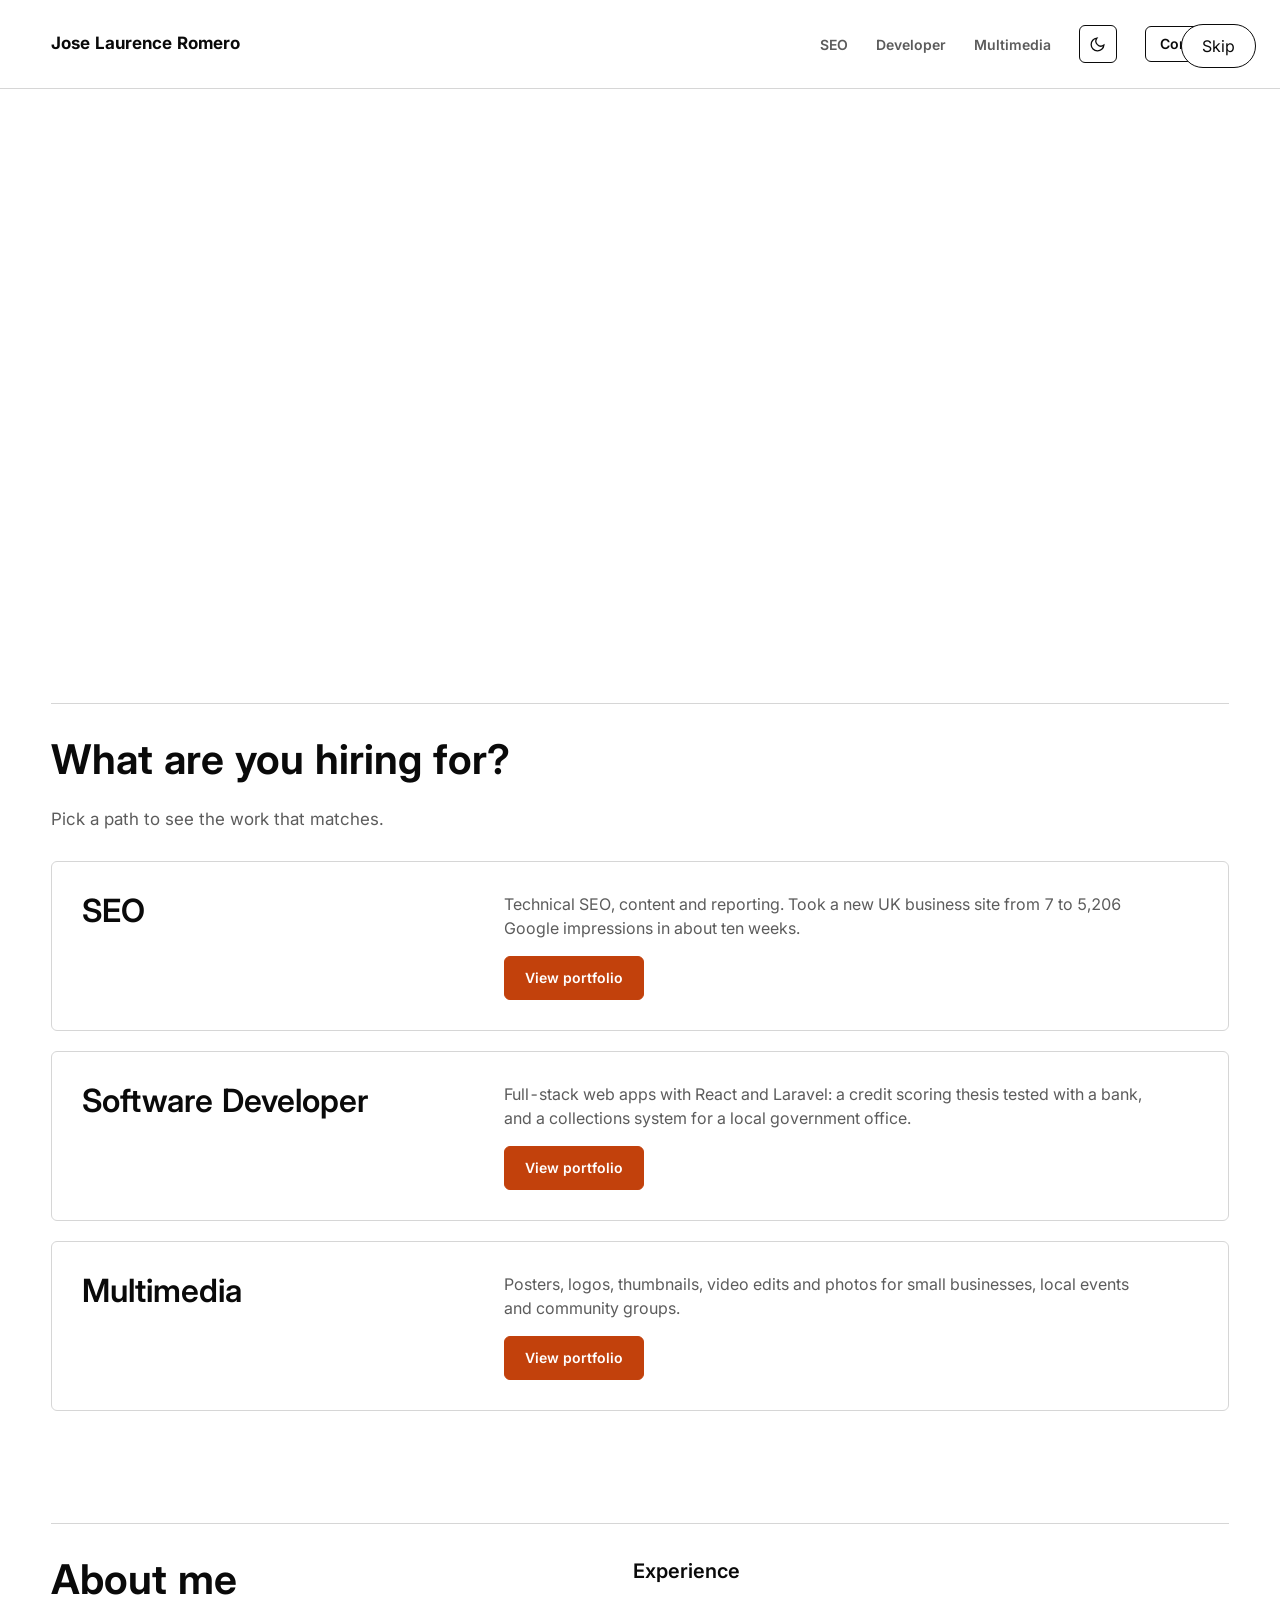
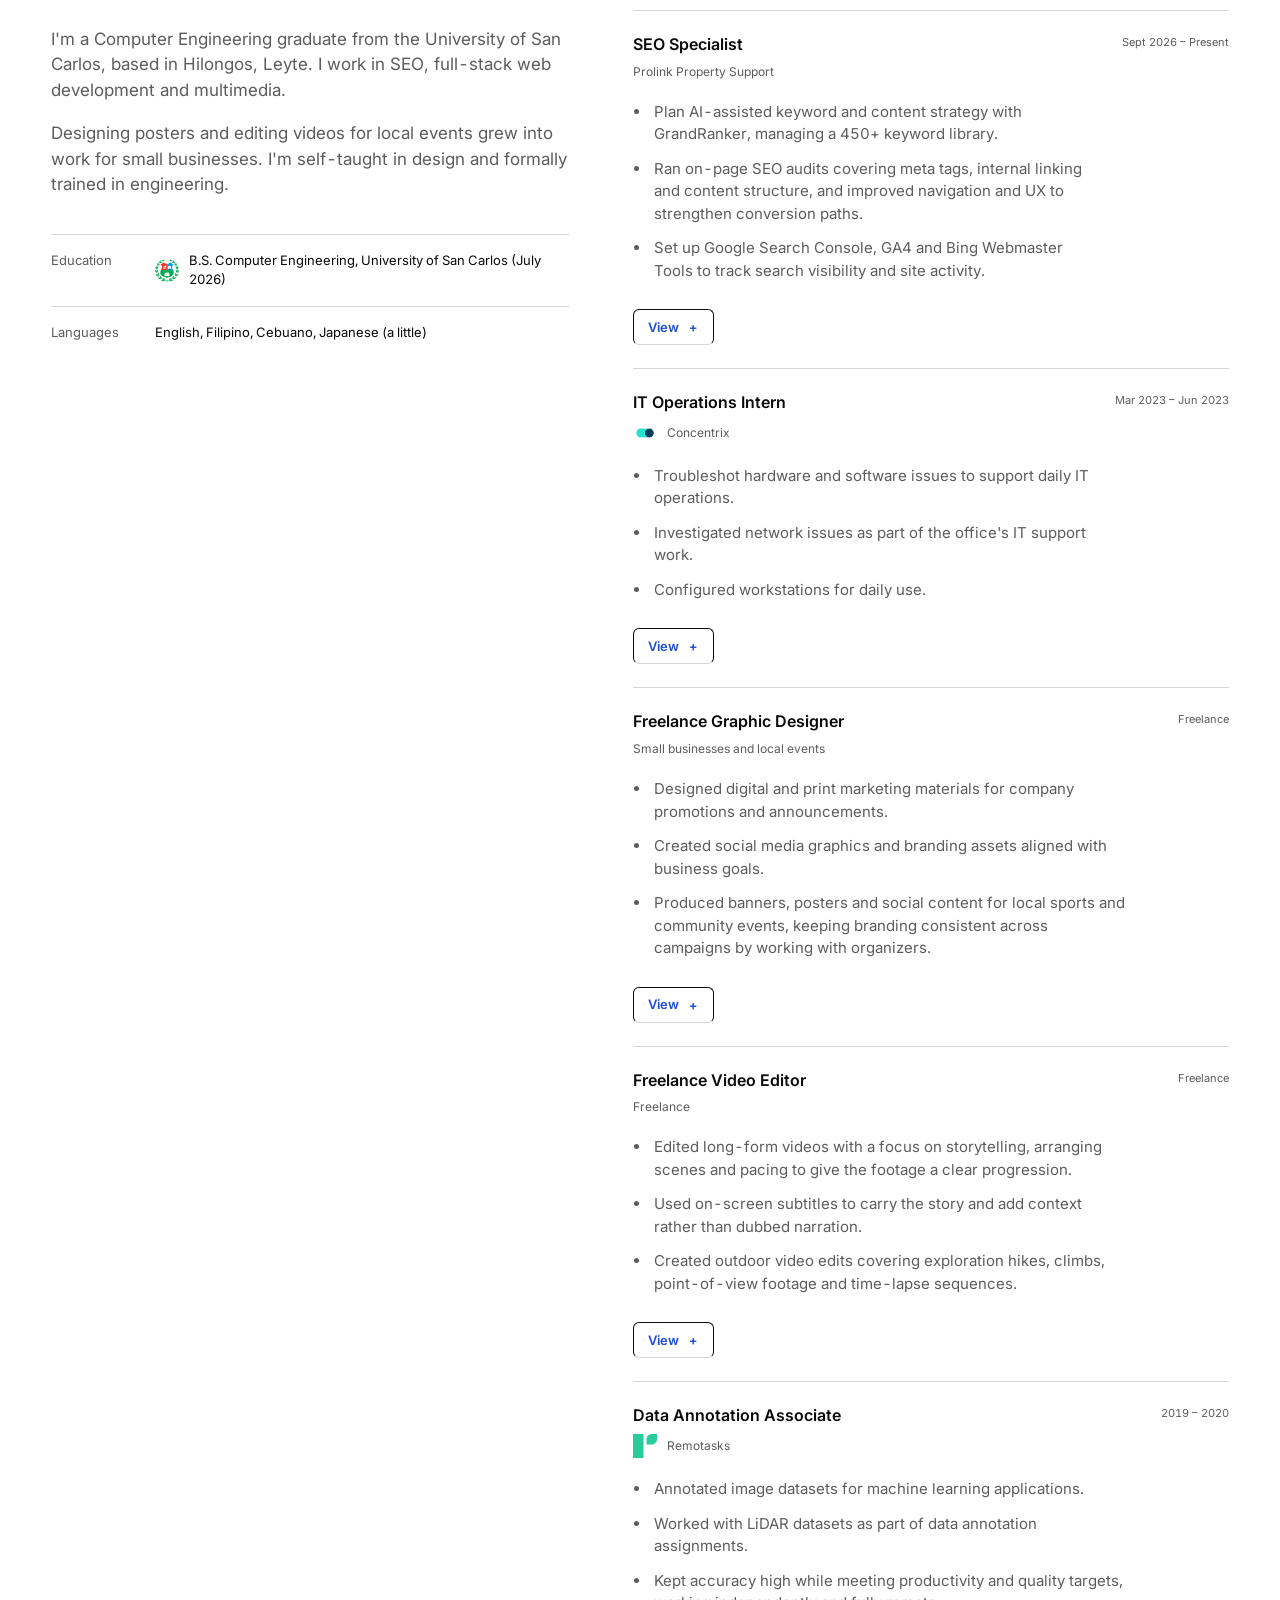
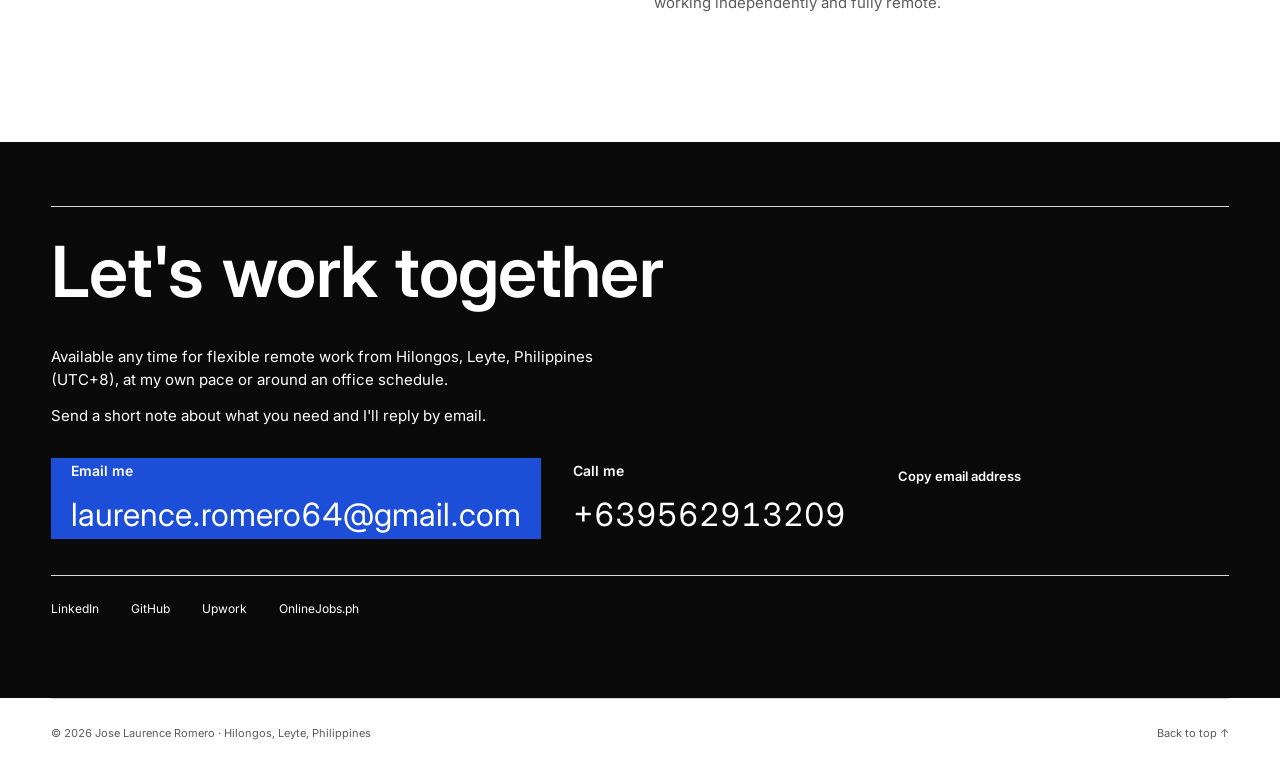
==== commit f923510d: "domain" ====
--- a/index.html
+++ b/index.html
@@ -12,13 +12,13 @@
   <meta property="og:title" content="Jose Laurence Romero | SEO Specialist, Web Developer &amp; Multimedia Creative">
   <meta property="og:description" content="Portfolio of Jose Laurence Romero, a Computer Engineering graduate in the Philippines working in SEO, full-stack web development, and multimedia (graphic design, video editing, photography). Open for remote work.">
   <meta property="og:type" content="website">
-  <meta property="og:url" content="https://chongkies.github.io/laurence-romero-portfolio/">
-  <meta property="og:image" content="https://chongkies.github.io/laurence-romero-portfolio/images/og-card.png">
+  <meta property="og:url" content="https://laurenceromero.xyz/">
+  <meta property="og:image" content="https://laurenceromero.xyz/images/og-card.png">
   <meta property="og:image:width" content="1200">
   <meta property="og:image:height" content="630">
   <meta property="og:image:alt" content="Jose Laurence Romero — SEO · Web Development · Multimedia">
   <meta name="twitter:card" content="summary_large_image">
-  <link rel="canonical" href="https://chongkies.github.io/laurence-romero-portfolio/">
+  <link rel="canonical" href="https://laurenceromero.xyz/">
 
   <script>try{var t=localStorage.getItem("theme");if(t==="light"||t==="dark")document.documentElement.setAttribute("data-theme",t)}catch(e){}</script>
   <link rel="preconnect" href="https://fonts.googleapis.com">
--- a/style.css
+++ b/style.css
@@ -8,7 +8,6 @@
   --rule: var(--light-rule); --rule-strong: var(--ink); --accent: var(--light-accent); --surface: var(--light-surface);
   --bg: var(--paper); --text: var(--ink); --line: var(--rule); --card: var(--paper);
   --accent-soft: var(--surface); --inverse-accent: var(--dark-accent); --radius: 6px; --logo-filter: brightness(1);
-  --orange: #f97316; --orange-hover: #ea580c;
   --gutter: clamp(20px, 4vw, 56px); --gap: clamp(24px, 2vw, 32px);
   /* The --ease alias is reserved for the unchanged intro. */
   --ease: cubic-bezier(.22,.61,.36,1);
@@ -434,9 +433,6 @@
 .links a { font-size: 14px; }
 .theme, .burger { background: var(--surface); }
 .hero-portrait { margin-top: 12px; }
-.hero-proof { grid-column: 1 / -1; display: flex; flex-wrap: wrap; gap: 16px 32px; margin: 28px 0 12px; color: var(--muted); font-size: 14px; }
-.hero-proof a { text-decoration: underline; }
-.hero-proof a:hover { color: var(--accent); }
 .section { padding-block: 56px; }
 .cards { margin-top: 24px; }
 .role-card + .role-card { margin-top: 20px; }
@@ -500,7 +496,6 @@
   .hero-portrait { grid-column: 1 / 7; }
   .section { padding-block: 40px; }
   .about-grid, .two-col { gap: 44px; }
-  .hero-proof { display: grid; gap: 14px; margin-top: 8px; }
 }
 @media (max-width: 540px) {
   .hero h1 { letter-spacing: -.01em; }
@@ -527,6 +522,8 @@
 
 /* Shared motion. Layout values change instantly; only painted layers tween. */
 .nav { view-transition-name: site-header; }
+.links a.nav-contact { display: inline-flex; align-items: center; justify-content: center; min-height: 36px; padding: 0 14px; border: 1.5px solid var(--ink); border-radius: 6px; background: transparent; color: var(--ink); text-decoration: none; }
+.links a.nav-contact:hover { background: var(--surface); color: var(--ink); text-decoration: none; }
 ::view-transition-group(site-header), ::view-transition-new(site-header) { animation: none; }
 ::view-transition-old(site-header) { display: none; }
 :root.theme-changing .nav { view-transition-name: none; }
@@ -599,8 +596,6 @@
 /* Original monochrome SVG marks follow the theme; colored raster marks stay intact. */
 .tool-logo[src$=".png"], .tool-logo[src$=".webp"], .tool-logo[src$="/bing.svg"], .tool-logo[src$="/visualstudiocode.svg"], .tool-logo[src$="/microsoftcopilot.svg"] { filter: none; }
 .tool-logo[src$="/grandranker.webp"] { filter: var(--logo-filter); }
-.hero .btn.primary[href="#portfolios"] { background: var(--orange); color: var(--light-ink); }
-.hero .btn.primary[href="#portfolios"]:hover { background: var(--orange-hover); color: var(--light-ink); }
 @media (max-width: 540px) {
   .role-card { padding: 22px; }
   .project-body { --project-padding: 20px; }
@@ -617,46 +612,111 @@
 .tool-logo[src$="/capcut.svg"], .tool-logo[src$="/recharts.svg"] { filter: var(--logo-filter) drop-shadow(0 0 0 var(--ink)) drop-shadow(0 0 0 var(--ink)); }
 .tool-logo[src$="/recharts.svg"] { object-fit: cover; object-position: 70% center; }
 
-/* Native SEO charts: data ink, plain surfaces, one entrance per chart. */
-:root { --dur-chart: 900ms; }
-.seo-result-group { margin-block: 64px; }
-.seo-result-group > p { max-width: 78ch; }
-.seo-metric-stats { margin-block: 28px; }
-.seo-chart-block { padding: 24px; margin-top: 28px; background: var(--surface); border-radius: 6px; }
-.seo-chart-block h4 { margin: 0 0 18px; font-size: 1rem; }
-.seo-native-chart { position: relative; max-width: 900px; font-variant-numeric: tabular-nums; }
-.seo-native-chart:focus-visible { outline: 2px solid var(--accent); outline-offset: 5px; }
-.seo-native-chart svg { display: block; width: 100%; height: auto; overflow: visible; }
-.seo-native-chart text { fill: var(--ink); font-family: inherit; font-size: 18px; }
-.seo-native-chart .seo-axis { fill: var(--muted); font-size: 15px; }
-.seo-grid { stroke: var(--line); stroke-width: 1; }
-.seo-line { fill: none; stroke: var(--accent); stroke-width: 2.5; vector-effect: non-scaling-stroke; stroke-dasharray: 1; stroke-dashoffset: 0; }
-.seo-line.secondary { stroke: var(--muted); }
-.seo-native-chart .seo-end { fill: var(--accent); font-size: 17px; }
-.seo-native-chart .seo-end.secondary { fill: var(--muted); }
-.seo-bar { fill: var(--accent); transform-box: view-box; }
-.seo-bar.horizontal { transform-origin: 305px center; }
-.chart-ready .seo-line { transition: stroke-dashoffset var(--dur-chart) var(--ease-out); }
-.chart-ready .seo-bar { transition: transform var(--dur-chart) var(--ease-out); }
-.chart-ready:not(.chart-drawn) .seo-line { stroke-dashoffset: 1; }
+/* Shared contained buttons and compact SEO charts. */
+:root { --cta: #c2410c; --cta-hover: #9a3412; --cta-ink: #ffffff; }
+@media (prefers-color-scheme: dark) {
+  :root:not([data-theme="light"]) { --cta: #fb923c; --cta-hover: #fdba74; --cta-ink: #1a0f05; }
+}
+:root[data-theme="dark"] { --cta: #fb923c; --cta-hover: #fdba74; --cta-ink: #1a0f05; }
+.btn, .btn.ghost, .btn.primary, .project-view.btn { display: inline-flex; align-items: center; justify-content: center; gap: 8px; min-height: 44px; padding: 0 20px; border: 1.5px solid var(--ink); border-radius: 6px; background: transparent; color: var(--ink); font-size: 14px; font-weight: 600; line-height: 1.25; text-align: center; text-decoration: none; white-space: normal; cursor: pointer; transition: background-color 160ms var(--ease-out), color 160ms var(--ease-out), border-color 160ms var(--ease-out), transform 160ms var(--ease-out); }
+.btn--primary, .btn.primary { border-color: var(--accent); background: var(--accent); color: var(--paper); }
+:root:not([data-theme="dark"]) .btn--primary, :root:not([data-theme="dark"]) .btn.primary { color: #fff; }
+.btn--primary:hover, .btn.primary:hover { background: var(--accent); border-color: var(--accent); color: var(--paper); }
+:root:not([data-theme="dark"]) .btn--primary:hover, :root:not([data-theme="dark"]) .btn.primary:hover { color: #fff; }
+.btn--secondary, .btn.ghost, .project-view.btn { border-color: var(--ink); background: transparent; color: var(--ink); }
+.btn--secondary:hover, .btn.ghost:hover, .project-view.btn:hover { background: var(--surface); border-color: var(--ink); color: var(--ink); text-decoration: none; }
+.btn--cta, .btn--cta:hover { border-color: var(--cta); background: var(--cta); color: var(--cta-ink); }
+.btn--cta:hover { background: var(--cta-hover); border-color: var(--cta-hover); }
+.btn--sm { min-height: 36px; padding-inline: 14px; font-size: 13px; }
+.btn:active { transform: scale(.98); }
+.btn:focus-visible { outline: 2px solid var(--accent); outline-offset: 2px; }
+.theme, .burger, .lb-btn, .thesis-carousel-arrow { border: 1.5px solid var(--ink); background: var(--paper); }
+.tab { min-height: 40px; border: 1px solid var(--rule); border-radius: 6px; padding: 0 14px; }
+.hero .btn, .page-head .btn, .cta-box .btn { padding-inline: 20px; border-width: 1.5px; text-decoration: none; }
+.hero .btn.btn--primary, .hero .btn.btn--primary[href="#portfolios"] { border-color: var(--accent); background: var(--accent); color: var(--paper); }
+.hero .btn.btn--secondary { border-color: var(--ink); background: transparent; color: var(--ink); }
+.hero .btn.btn--secondary:hover { background: var(--surface); }
+.cta-box .btn { color: var(--paper); }
+.cta-box .btn--secondary { border-color: var(--paper); color: var(--paper); }
+.cta-box .btn--secondary:hover { background: color-mix(in srgb, var(--paper) 12%, transparent); border-color: var(--paper); color: var(--paper); }
+.cta-box .btn--primary { color: var(--paper); }
+.cta-box .btn.btn--primary { border-color: var(--accent); background: var(--accent); color: var(--paper); }
+.cta-box .btn.btn--primary:hover { background: var(--accent); border-color: var(--accent); color: var(--paper); }
+.cta-box .btn--cta { color: var(--cta-ink); }
+.cta-box .btn-row { flex-direction: row; flex-wrap: wrap; gap: 12px; }
+.hero .btn-row, .page-head .btn-row, .btn-row { gap: 12px; flex-wrap: wrap; }
+.role-go { grid-column: 2; justify-self: start; width: fit-content; }
+.switch { display: flex; flex-wrap: wrap; align-items: center; gap: 10px; margin-top: 18px; }
+.switch > span { margin-right: 4px; }
+.bookings-line { margin-top: 30px; font-size: 14px; }
+.seo-did-list { display: grid; gap: 12px; }
+.seo-did-list li { padding-bottom: 12px; border-bottom: 1px solid var(--rule); }
+.seo-skills-line { margin-top: 24px; }
+.client-review blockquote .review-clamp { display: -webkit-box; -webkit-box-orient: vertical; -webkit-line-clamp: 3; overflow: hidden; }
+.client-review details[open] .review-clamp { display: block; }
+.client-review details summary { width: fit-content; margin-top: 8px; color: var(--accent); cursor: pointer; font-size: 13px; }
+.client-review details[open] summary { margin-bottom: 8px; }
+.client-review .review-less { display: none; }
+.client-review details[open] .review-more { display: none; }
+.client-review details[open] .review-less { display: inline; }
+.client-review .review-full { display: none; }
+.client-review details[open] .review-full { display: block; }
+.seo-chart-block { padding: 24px 0; margin-top: 32px; background: transparent; border-radius: 0; border-block: 1px solid var(--rule); }
+.seo-chart-block h3 { margin-bottom: 18px; font-size: 20px; font-weight: 600; }
+.chart-tabs { display: inline-flex; gap: 4px; margin: 0 0 20px; padding: 3px; border: 1px solid var(--rule); border-radius: 6px; }
+.chart-tab { min-height: 36px; padding: 0 14px; border: 0; border-radius: 4px; background: transparent; color: var(--ink); cursor: pointer; }
+.chart-tab.is-active { background: var(--surface); }
+.chart-tab:focus-visible { outline: 2px solid var(--accent); outline-offset: 2px; }
+.seo-native-chart { position: relative; width: 100%; overflow: visible; }
+.seo-native-chart svg { width: 100%; height: auto; overflow: visible; }
+.seo-grid { stroke: var(--rule); stroke-width: 1; }
+.seo-axis, .seo-row-label { fill: var(--muted); font: 18px Inter, Arial, sans-serif; }
+.seo-value { fill: var(--ink); font: 18px Inter, Arial, sans-serif; }
+.seo-baseline { stroke: var(--rule-strong); stroke-width: 1; }
+.seo-week-bar { cursor: crosshair; outline: none; }
+.seo-week-bar:focus-visible rect { stroke: var(--ink); stroke-width: 2; }
+.seo-bar { fill: var(--accent); transform-box: fill-box; transform-origin: center bottom; }
+.seo-bar.is-partial { fill: url(#partial-hatch); }
+.seo-bar.horizontal { transform-origin: left center; }
+.chart-ready:not(.chart-drawn) .seo-bar:not(.horizontal) { transform: scaleY(0); }
 .chart-ready:not(.chart-drawn) .seo-bar.horizontal { transform: scaleX(0); }
-.chart-ready:not(.chart-drawn) .seo-bar.vertical { transform: scaleY(0); }
-.seo-tooltip { display: block; position: absolute; inset: auto 0 0; padding: 8px 10px; background: var(--paper); color: var(--ink); font-size: .85rem; pointer-events: none; }
+.chart-drawn .seo-bar:not(.horizontal) { transform: scaleY(var(--bar-scale, 1)); }
+.chart-drawn .seo-bar.horizontal { transform: scaleX(var(--bar-scale, 1)); }
+.chart-chart-switching .seo-bar { transition-duration: 400ms; }
+.chart-ready:not(.chart-drawn) .seo-bar { transform: scaleY(0); }
+.chart-drawn .seo-bar { transition: transform 600ms var(--ease-out); transition-delay: var(--bar-delay, 0ms); }
+.seo-week-bar rect { transform-origin: center bottom; }
+.seo-bar.is-highlight { fill: var(--accent); }
+.seo-bar.is-muted { fill: var(--muted); }
+.seo-tooltip { position: absolute; inset: auto auto 0 0; padding: 8px 10px; background: var(--paper); border: 1px solid var(--rule); color: var(--ink); font-size: 13px; pointer-events: none; }
 .seo-tooltip[hidden] { display: none; }
-.chart-caption { margin-top: 14px; }
-.chart-caption a { text-decoration: underline; }
+.chart-caption, .seo-ai-summary { margin-top: 14px; font-size: 14px; }
+.seo-ai-charts { display: grid; grid-template-columns: repeat(2, minmax(0,1fr)); gap: 32px; }
+.seo-small-chart { min-width: 0; margin-top: 20px; }
+.seo-small-chart svg { overflow: visible; }
+.seo-horizontal-row { outline: none; }
+.seo-horizontal-row:focus-visible rect { stroke: var(--ink); stroke-width: 2; }
+.seo-result-group { margin-block: 56px; }
+.thesis-summary { margin-bottom: 20px; font-size: 16px; font-weight: 600; }
+.thesis-accordion { margin-top: 18px; padding: 16px 0; border-block: 1px solid var(--rule); }
+.thesis-accordion > summary { width: fit-content; cursor: pointer; font-size: 18px; font-weight: 600; }
+.thesis-accordion[open] > summary { margin-bottom: 18px; }
+.thesis-formula-details { margin-block: 22px; }
+.thesis-validation-details .thesis-results-copy { margin-top: 16px; }
 @media (max-width: 540px) {
-  .seo-chart-block { padding: 14px 10px; }
-  .seo-native-chart text { font-size: 28px; }
-  .seo-native-chart .seo-axis { font-size: 28px; }
-  .seo-native-chart .seo-end { font-size: 26px; }
-  .seo-result-group { margin-block: 48px; }
+  .seo-ai-charts { grid-template-columns: minmax(0,1fr); gap: 4px; }
+  .seo-chart-block { padding: 20px 0; }
+  .seo-axis, .seo-value { font-size: 30px; }
+  .seo-row-label { font-size: 24px; }
+  .seo-small-chart svg { width: 100%; }
+  .seo-row-label { font-size: 13px; }
+  .role-go { grid-column: 2; }
 }
 @media (prefers-reduced-motion: reduce) {
-  .seo-native-chart .seo-line { stroke-dashoffset: 0 !important; transition: none !important; }
-  .seo-native-chart .seo-bar { transform: none !important; transition: none !important; }
-}
-
+  .chart-ready .seo-bar { transform: none !important; transition: none !important; }
+  .btn { transition: none; }
+  .btn:active { transform: none; }
+}
 
 /* Restored HEAD separators; keep the current typography, boxes and motion. */
 .nav { border-bottom: 1px solid var(--rule); }
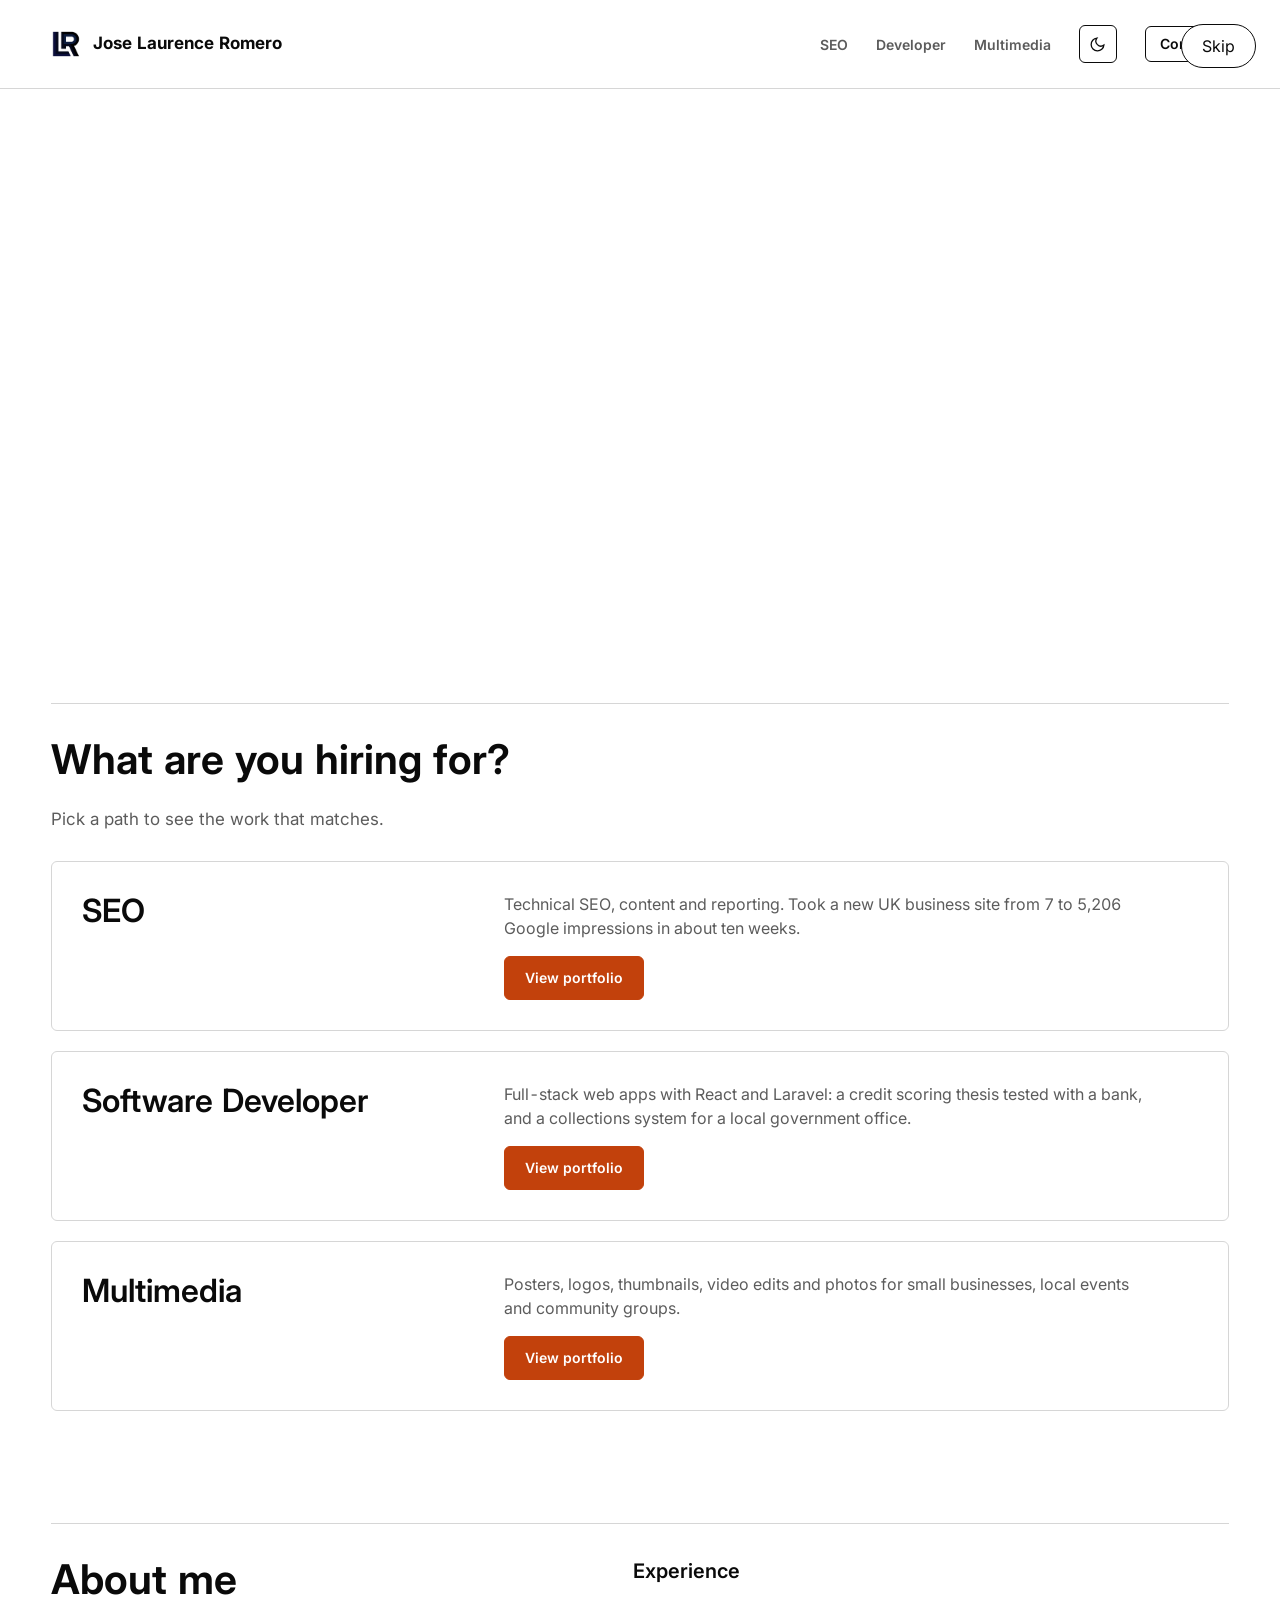
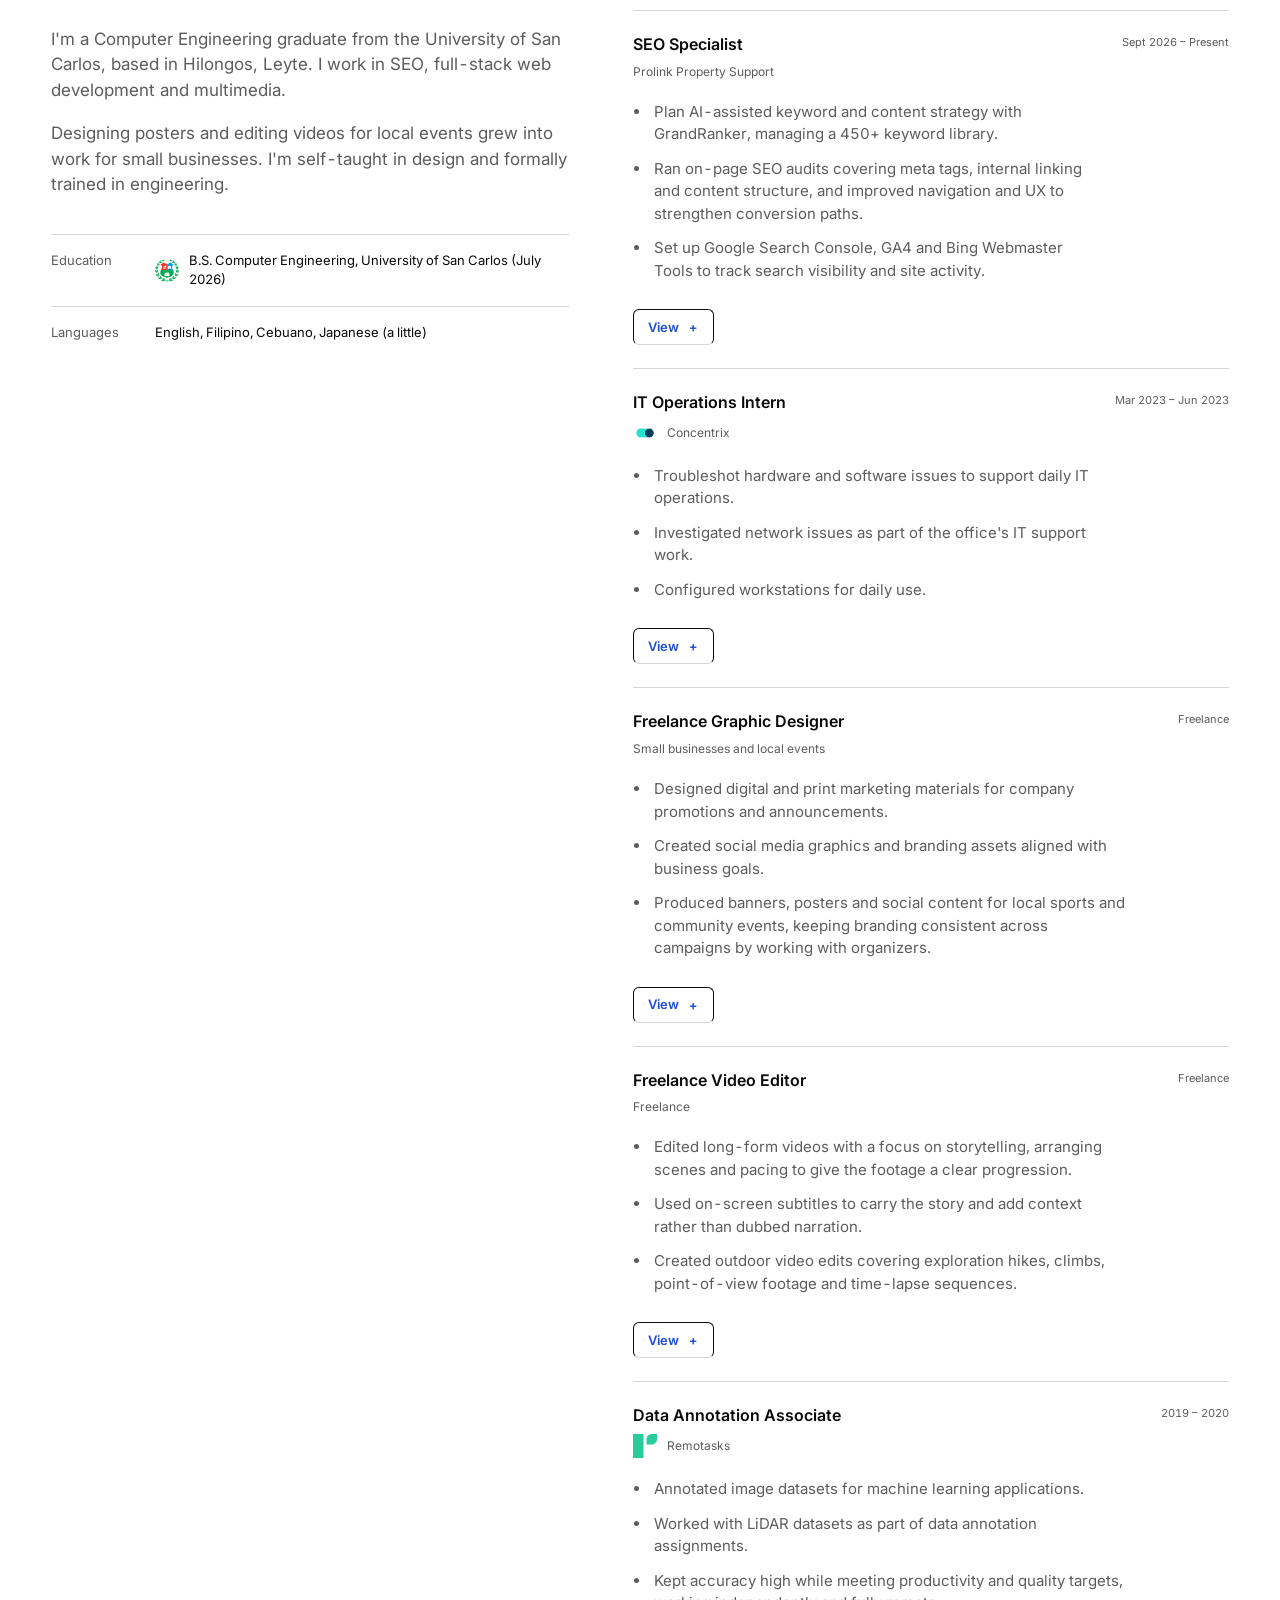
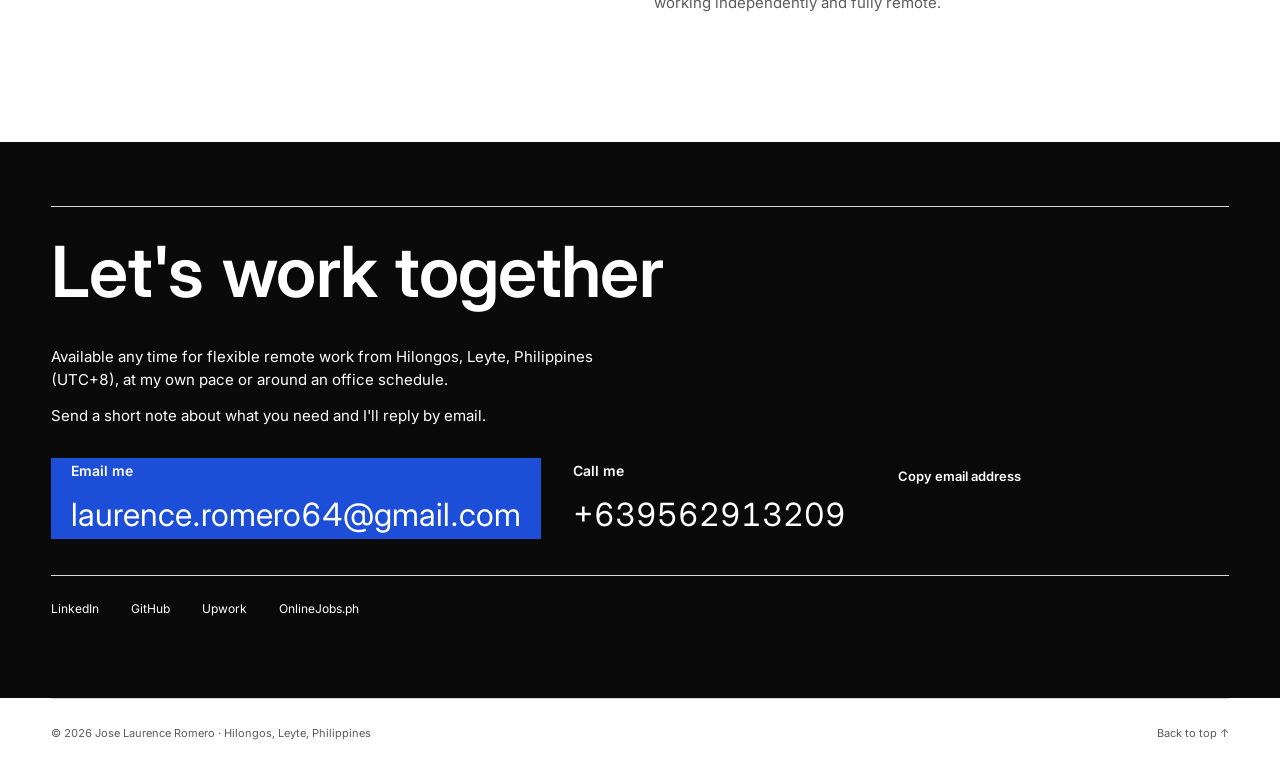
==== commit ca52b953: "logo update" ====
--- a/index.html
+++ b/index.html
@@ -29,13 +29,23 @@
   {"@context":"https://schema.org","@type":"Person","name":"Jose Laurence Romero","jobTitle":["SEO Specialist","Software Developer","Graphic Designer"],"alumniOf":"University of San Carlos","address":{"@type":"PostalAddress","addressLocality":"Hilongos","addressRegion":"Leyte","addressCountry":"PH"}}
   </script>
   <script data-shared-motion>try{var shared=JSON.parse(sessionStorage.getItem("portfolio-shared-role"));if(shared&&Date.now()-shared.time<10000&&shared.to===location.pathname&&["seo","dev","multimedia"].includes(shared.role))document.documentElement.dataset.sharedRole=shared.role}catch(e){}</script>
+  <link rel="icon" href="./favicon.ico" sizes="48x48">
+  <link rel="icon" type="image/png" sizes="32x32" href="./images/favicon/favicon-32.png">
+  <link rel="icon" type="image/png" sizes="192x192" href="./images/favicon/favicon-192.png">
+  <link rel="apple-touch-icon" href="./images/favicon/apple-touch-icon.png">
+  <link rel="icon" href="./favicon-dark.ico" sizes="48x48" media="(prefers-color-scheme: dark)">
+  <link rel="icon" href="./favicon.ico" sizes="48x48" media="(prefers-color-scheme: light)">
+  <link rel="icon" type="image/png" sizes="32x32" href="./images/favicon/favicon-dark-32.png" media="(prefers-color-scheme: dark)">
+  <link rel="icon" type="image/png" sizes="32x32" href="./images/favicon/favicon-32.png" media="(prefers-color-scheme: light)">
+  <meta name="theme-color" content="#ffffff" media="(prefers-color-scheme: light)">
+  <meta name="theme-color" content="#0b0b0c" media="(prefers-color-scheme: dark)">
 </head>
 <body data-view="home" data-root=".">
   <a class="skip" href="#main">Skip to content</a>
   <header class="nav" id="nav">
 
       <div class="wrap nav-in">
-        <a class="brand" href="./"><span class="mono">LR</span><span class="brand-name">Jose Laurence Romero</span></a>
+        <a class="brand" href="./" aria-label="Jose Laurence Romero home"><img class="brand-mark brand-mark-dark" src="./images/logo/logo-transparent.png" alt="Jose Laurence Romero"><img class="brand-mark brand-mark-light" src="./images/logo/logo-light.png" alt="" aria-hidden="true"><span class="brand-name">Jose Laurence Romero</span></a>
         <button class="burger" id="burger" aria-label="Open menu" aria-expanded="false" aria-controls="navlinks"><span></span><span></span></button>
         <nav class="links" id="navlinks">
           <div class="nav-pages">
--- a/style.css
+++ b/style.css
@@ -58,6 +58,8 @@
 .nav-in { display: flex; align-items: center; justify-content: space-between; gap: 32px; min-height: 88px; }
 .brand { display: flex; align-items: center; gap: 12px; flex-shrink: 0; font-size: 17px; font-weight: 700; letter-spacing: 0; }
 .mono { display: none; }
+.brand-mark { width: auto; height: 30px; flex: 0 0 auto; }
+.brand-mark-light { display: none; }
 .links, .nav-pages, .nav-actions { display: flex; align-items: center; gap: 28px; }
 .links a, .theme, .burger, .meta, .contact-link-label { font-size: 12px; font-weight: 600; letter-spacing: 0; text-transform: none; }
 .links a { position: relative; padding-block: 8px; color: var(--muted); white-space: nowrap; }
@@ -391,6 +393,13 @@
 .intro-node-dev { animation: intro-node-in var(--intro-traces) var(--ease) forwards, intro-dev var(--intro-merge) var(--ease) var(--intro-traces) forwards; }
 .intro-node-camera { animation: intro-node-in var(--intro-traces) var(--ease) forwards, intro-camera var(--intro-merge) var(--ease) var(--intro-traces) forwards; }
 .intro-monogram { opacity: 0; transform-origin: 300px 180px; animation: intro-logo var(--intro-merge) var(--ease) var(--intro-traces) forwards; }
+.intro-logo-light { display: none; }
+:root[data-theme="dark"] .brand-mark-dark, :root[data-theme="dark"] .intro-logo-dark { display: none; }
+:root[data-theme="dark"] .brand-mark-light, :root[data-theme="dark"] .intro-logo-light { display: block; }
+@media (prefers-color-scheme: dark) {
+  :root:not([data-theme="light"]) .brand-mark-dark, :root:not([data-theme="light"]) .intro-logo-dark { display: none; }
+  :root:not([data-theme="light"]) .brand-mark-light, :root:not([data-theme="light"]) .intro-logo-light { display: block; }
+}
 .intro-skip { position: fixed; z-index: 201; right: 24px; top: 24px; border: 1px solid var(--ink); border-radius: 999px; padding: 8px 20px; color: var(--ink); background: var(--paper); font: 16px/1.65 "Inter", system-ui, -apple-system, "Segoe UI", Roboto, sans-serif; cursor: pointer; }
 @keyframes intro-trace { to { stroke-dashoffset: 0; } }
 @keyframes intro-node-in { from { opacity: 0; } 65%, to { opacity: 1; } }
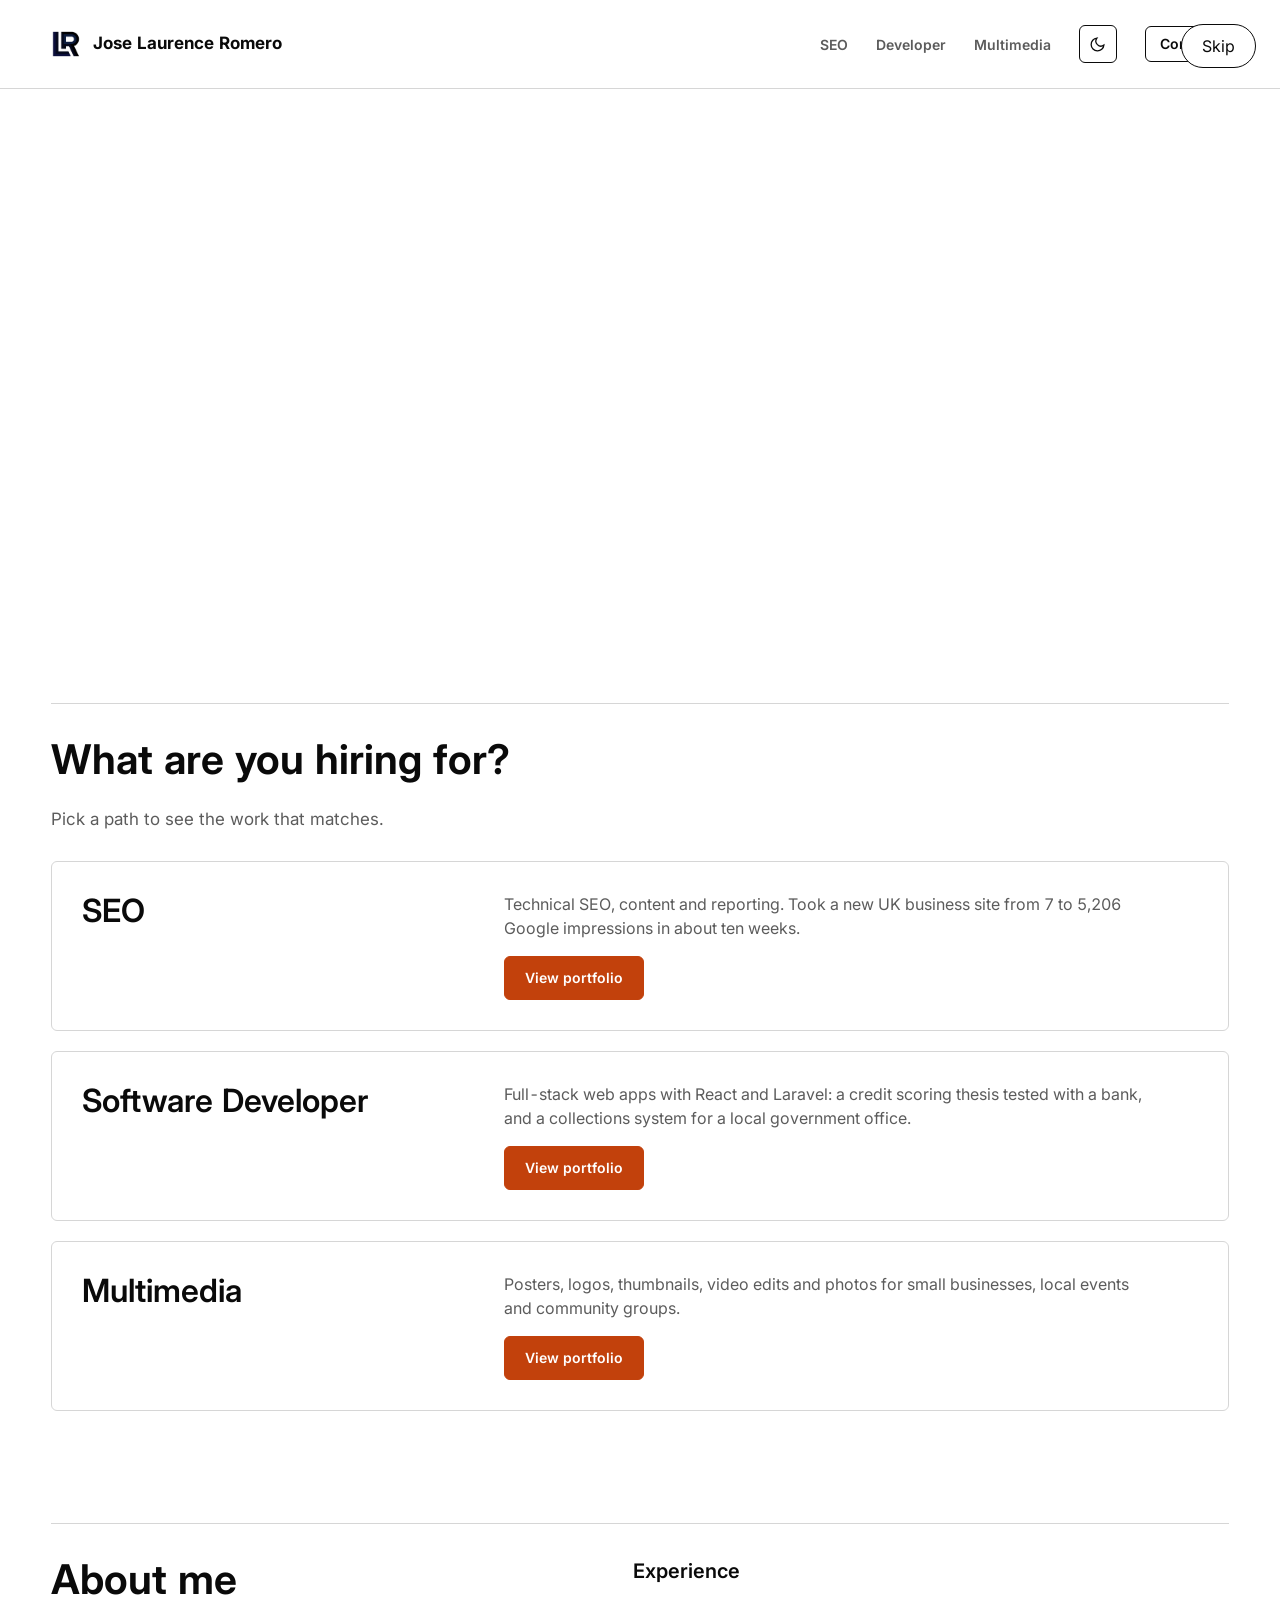
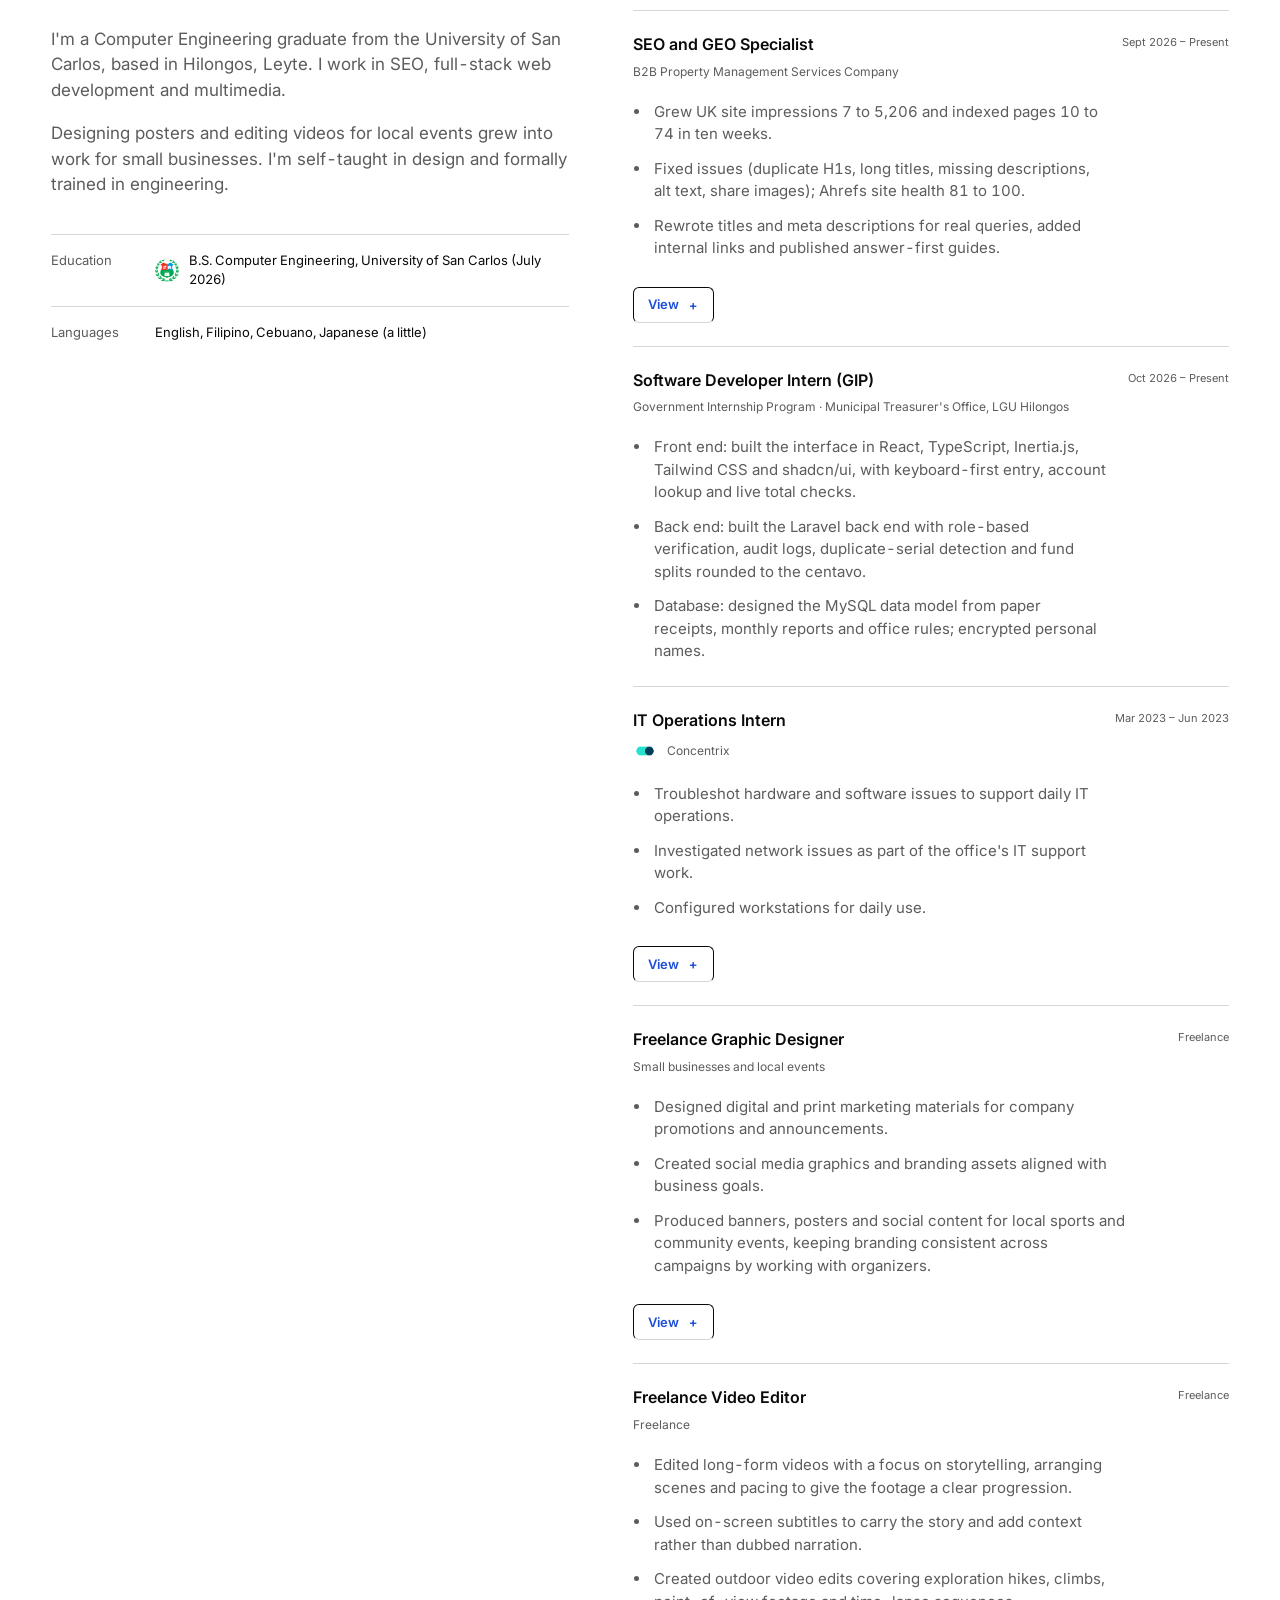
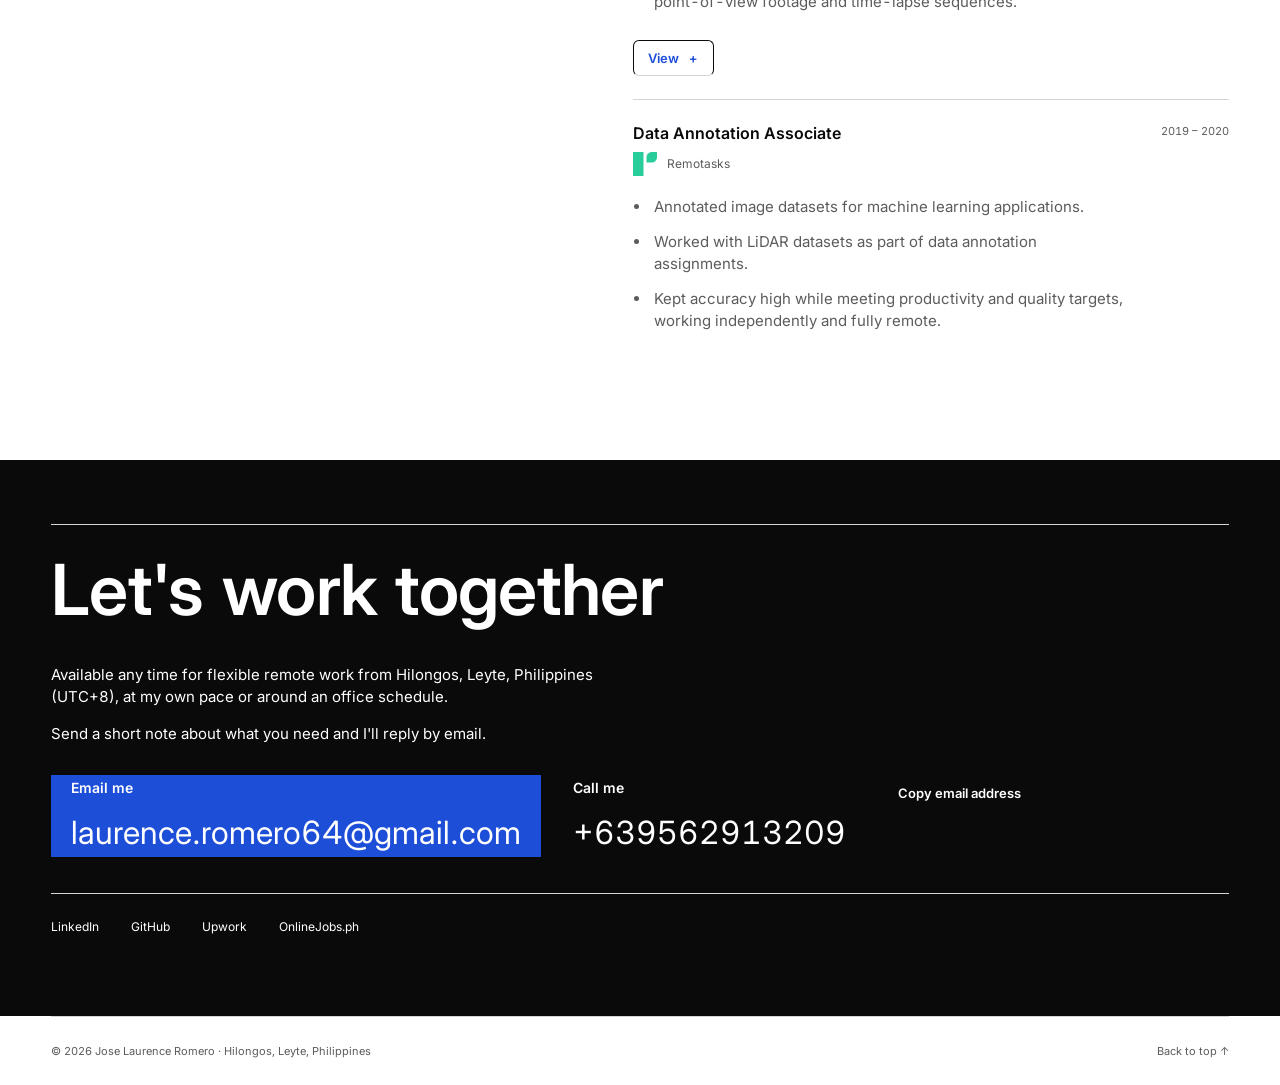
==== commit 1d0eabaf: "experience update" ====
--- a/index.html
+++ b/index.html
@@ -65,14 +65,14 @@
           <h1 class="">Jose Laurence Romero</h1>
           <p class="lead">I help small businesses get found on Google, build practical web applications, and create graphics, videos and photos.</p>
           <div class="btn-row">
-            <a class="btn primary" href="#portfolios">Explore my work<span class="link-arrow" aria-hidden="true">↗</span></a>
-            <a class="btn ghost" href="#contact">Get in touch</a>
+            <a class="btn btn--cta" href="#portfolios">Explore my work<svg class="link-arrow" width="16" height="16" viewBox="0 0 24 24" fill="none" stroke="currentColor" stroke-width="2" stroke-linecap="round" stroke-linejoin="round" aria-hidden="true" focusable="false"><path d="M7 17 17 7M8 7h9v9"/></svg></a>
+            <a class="btn btn--cta-outline" href="#contact">Get in touch</a>
           </div>
           </div>
           <div class="hero-portrait"><img src="./images/me/web/laurence-portrait.jpg" alt="Jose Laurence Romero smiling in front of a station building and city skyline" width="1000" height="1333" fetchpriority="high" decoding="async"></div>
           <ul class="hero-proof" aria-label="Selected SEO results">
             <li><a href="./seo/">30 bookings made through the client's website in the first month and a half</a></li>
-            <li><a href="./seo/">weekly Google impressions grew from 8 to 692 on a new site</a></li>
+            <li><a href="./seo/">Google impressions grew from 7 to 5,206 on a UK site (19 Sep – 23 Nov 2026)</a></li>
             <li><a href="./seo/">74 pages indexed on Google</a></li>
           </ul>
 
@@ -87,17 +87,17 @@
         <article class="role-card reveal reveal-left" data-role="seo">
           <h3>SEO</h3>
           <p>Technical SEO, content strategy and clear reporting for small businesses. I fix search issues, improve content and track what changes.</p>
-          <a class="role-go" href="./seo/">View portfolio</a>
+          <a class="btn btn--cta role-go" href="./seo/">View portfolio</a>
         </article>
         <article class="role-card reveal reveal-right" data-role="dev">
           <h3>Software Developer</h3>
           <p>Full-stack web developer building practical systems: a credit scoring platform tested with a bank, a data-entry system for a local government treasurer's office, and a player-rating platform for pickleball. I plan with the people who will use it, build the interface and the back end, test it with real users, and improve it from their feedback.</p>
-          <a class="role-go" href="./developer/">View portfolio</a>
+          <a class="btn btn--cta role-go" href="./developer/">View portfolio</a>
         </article>
         <article class="role-card reveal reveal-left" data-role="multimedia">
           <h3>Multimedia</h3>
           <p>I design posters, logos, social media graphics and YouTube thumbnails, edit videos, and take photos, mostly for small businesses, local events and community groups. Clean work that matches your brand and is ready for print or social media.</p>
-          <a class="role-go" href="./multimedia/">View portfolio</a>
+          <a class="btn btn--cta role-go" href="./multimedia/">View portfolio</a>
         </article></div>
         </div>
       </section>
@@ -113,12 +113,7 @@
           </div>
           <div>
             <h3 class="reveal">Experience</h3>
-            <ul class="timeline"><li class="tl-item reveal reveal-right" id="seo-prolink">
-        <div><h4>SEO Specialist</h4><p class="organization-name"><span>Prolink Property Support</span></p>
-          <button class="timeline-toggle" type="button" aria-expanded="false" aria-controls="seo-prolink-details"><span class="toggle-label">View</span><span class="toggle-mark icon-toggle" aria-hidden="true"><span class="icon-off">+</span><span class="icon-on">−</span></span><span class="sr-only"> SEO Specialist</span></button>
-          <div class="timeline-details" id="seo-prolink-details" inert=""><div><ul class="bullets"><li>Lead AI-assisted keyword and content strategy with GrandRanker, managing a 450+ keyword library.</li><li>Run on-page SEO audits covering meta tags, internal linking and content structure, and improve navigation and UX to strengthen conversion paths.</li><li>Set up Google Search Console, GA4 and Bing Webmaster Tools to track search visibility and site activity.</li><li>Resolved indexing blocks, duplicate-post redirects and broken links, and added structured data.</li><li>Reviewed AI-written posts for repeated text, drafting notes and off-topic content.</li><li>Prepared plain-English monthly reports and used query and page data to identify content opportunities.</li></ul></div></div>
-        </div><span class="tl-date">Sept 2026 – Present</span>
-      </li><li class="tl-item reveal reveal-left" id="it-concentrix">
+            <ul class="timeline"><li class="tl-item reveal reveal-right" id="seo-specialist"><div><h4>SEO and GEO Specialist</h4><p class="organization-name"><span>B2B Property Management Services Company</span></p><ul class="bullets"><li>Grew UK site impressions 7 to 5,206 and indexed pages 10 to 74 in ten weeks.</li><li>Fixed technical issues (duplicate H1s, long titles, missing descriptions, alt text, share images); Ahrefs site health 81 to 100.</li><li>Rewrote titles and meta descriptions for real queries, added internal links and published answer-first guides.</li></ul><details class="experience-more"><summary class="timeline-toggle btn btn--secondary btn--sm"><span class="more-label">View</span><span class="less-label">Hide</span></summary><ul class="bullets"><li>Structured pages for AI search (direct answers, FAQs, schema); 32 Copilot citations in three months.</li><li>Set up Search Console, GA4 and Bing Webmaster Tools; send monthly one-page reports.</li></ul></details></div><span class="tl-date">Sept 2026 – Present</span></li><li class="tl-item reveal reveal-left" id="software-dev-gip"><div><h4>Software Developer Intern (GIP)</h4><p class="organization-name"><span>Government Internship Program &middot; Municipal Treasurer's Office, LGU Hilongos</span></p><ul class="bullets"><li>Front end: built the interface in React, TypeScript, Inertia.js, Tailwind CSS and shadcn/ui, with keyboard-first entry, account lookup and live total checks.</li><li>Back end: built the Laravel back end with role-based verification, audit logs, duplicate-serial detection and fund splits rounded to the centavo.</li><li>Database: designed the MySQL data model from paper receipts, monthly reports and office rules; encrypted personal names.</li></ul></div><span class="tl-date">Oct 2026 &#8211; Present</span></li><li class="tl-item reveal reveal-left" id="it-concentrix">
         <div><h4>IT Operations Intern</h4><p class="organization-name"><img class="organization-logo" src="./images/organizations/concentrix.png" width="24" height="24" alt="Concentrix logo"><span>Concentrix</span></p>
           <button class="timeline-toggle" type="button" aria-expanded="false" aria-controls="it-concentrix-details"><span class="toggle-label">View</span><span class="toggle-mark icon-toggle" aria-hidden="true"><span class="icon-off">+</span><span class="icon-on">−</span></span><span class="sr-only"> IT Operations Intern</span></button>
           <div class="timeline-details" id="it-concentrix-details" inert=""><div><ul class="bullets"><li>Troubleshot hardware and software issues to support daily IT operations.</li><li>Investigated network issues as part of the office's IT support work.</li><li>Configured workstations for daily use.</li><li>Documented IT processes and worked with enterprise IT teams on operational support.</li></ul></div></div>
@@ -165,7 +160,7 @@
 
       <div class="wrap foot-in">
         <p>© 2026 Jose Laurence Romero · Hilongos, Leyte, Philippines</p>
-        <a href="#top" class="totop">Back to top ↑</a>
+        <a href="#top" class="totop">Back to top ↑︎</a>
       </div>
 </footer>
   <script src="data/seo-metrics.js"></script>
--- a/style.css
+++ b/style.css
@@ -768,3 +768,35 @@
 .seo-result-group:has(#seo-weekly, #performance-title, #indexing-title) {
   border-top: 1px solid var(--rule); padding-top: 28px;
 }
+
+/* Hero CTAs use the shared orange tokens in both themes. */
+.hero .btn.btn--cta {
+  border: 1.5px solid var(--cta);
+  background: var(--cta);
+  color: var(--cta-ink);
+}
+.hero .btn.btn--cta:hover {
+  border-color: var(--cta-hover);
+  background: var(--cta-hover);
+  color: var(--cta-ink);
+}
+.hero .btn.btn--cta-outline {
+  border: 1.5px solid var(--cta);
+  background: transparent;
+  color: var(--cta);
+  transition: background-color 160ms var(--ease-out), color 160ms var(--ease-out), border-color 160ms var(--ease-out);
+}
+@media (hover: hover) {
+  .hero .btn.btn--cta-outline:hover {
+    border-color: var(--cta);
+    background: var(--cta);
+    color: var(--cta-ink);
+  }
+}
+.hero .btn.btn--cta-outline:focus-visible {
+  border-color: var(--cta);
+  background: var(--cta);
+  color: var(--cta-ink);
+}
+.hero .link-arrow { width: 16px; height: 16px; margin-left: 0; flex: 0 0 16px; }
+#lb-prev svg, #lb-next svg { display: block; width: 22px; height: 22px; }
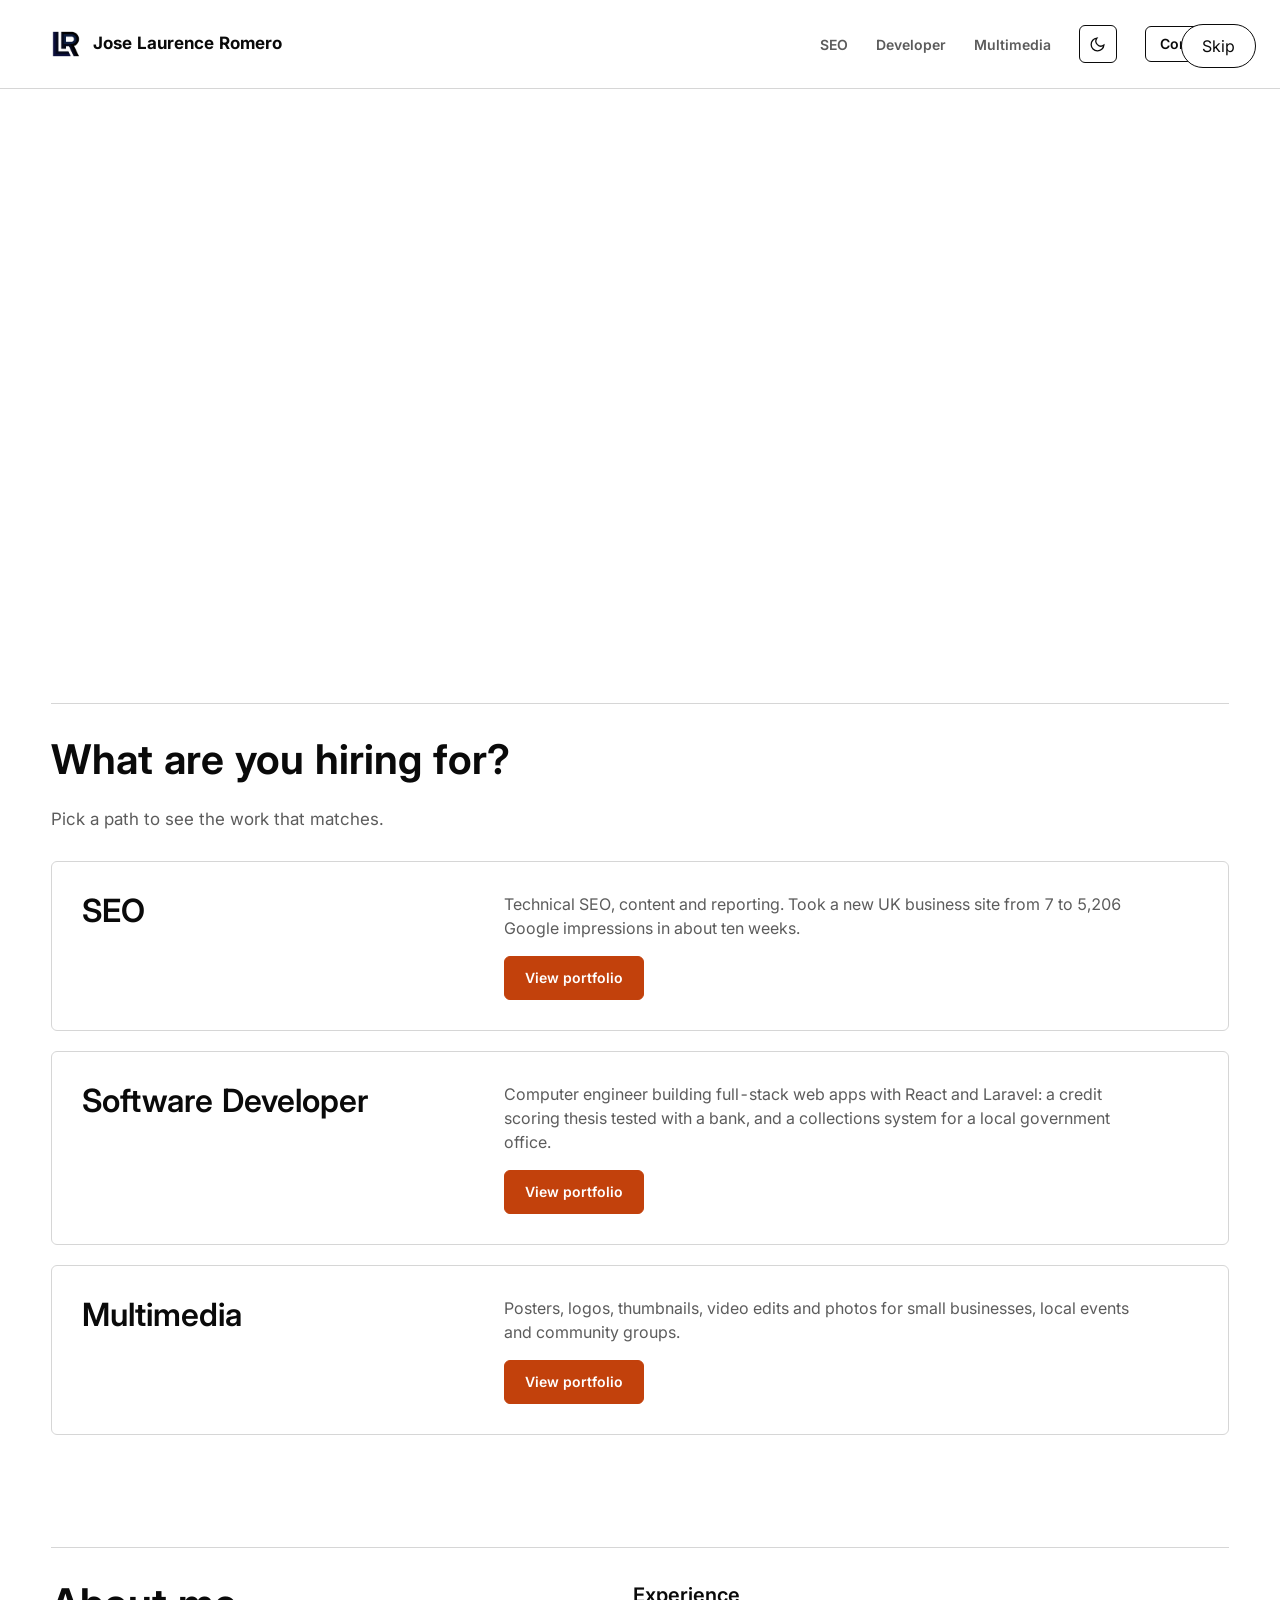
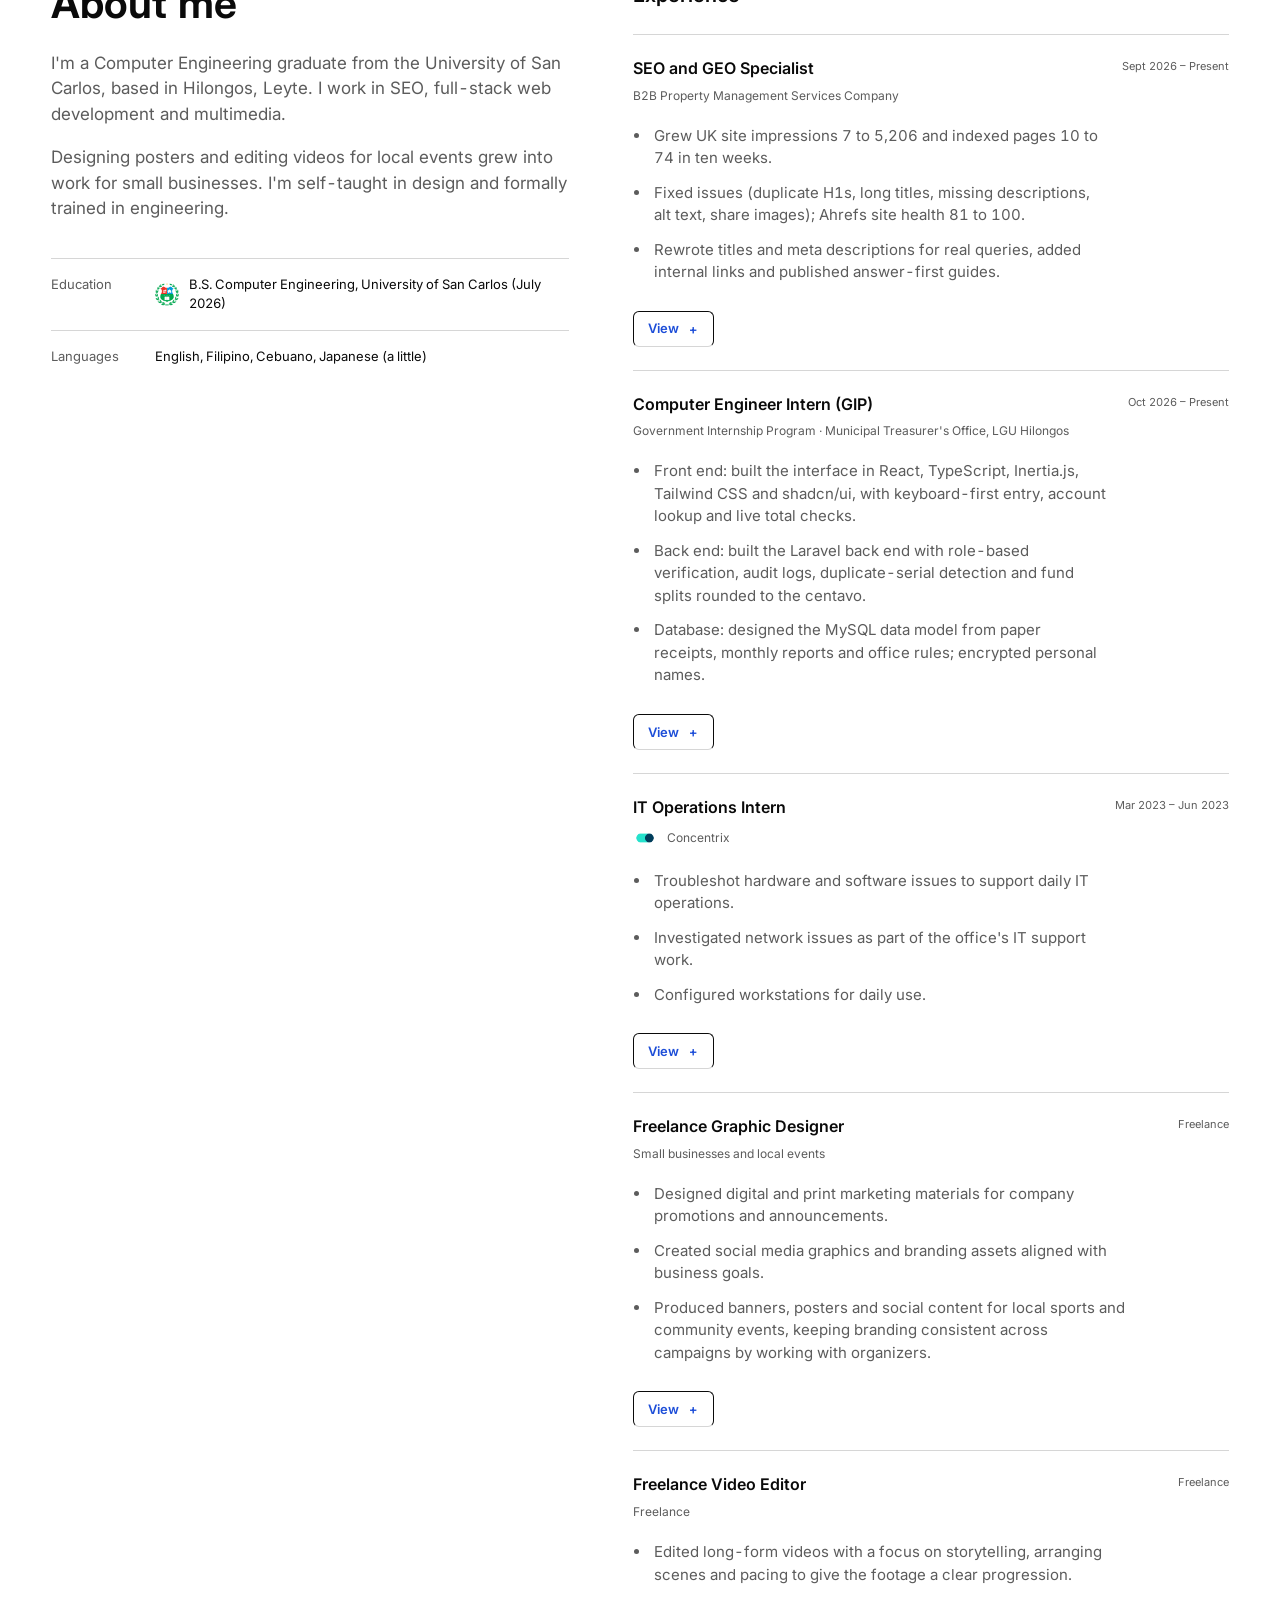
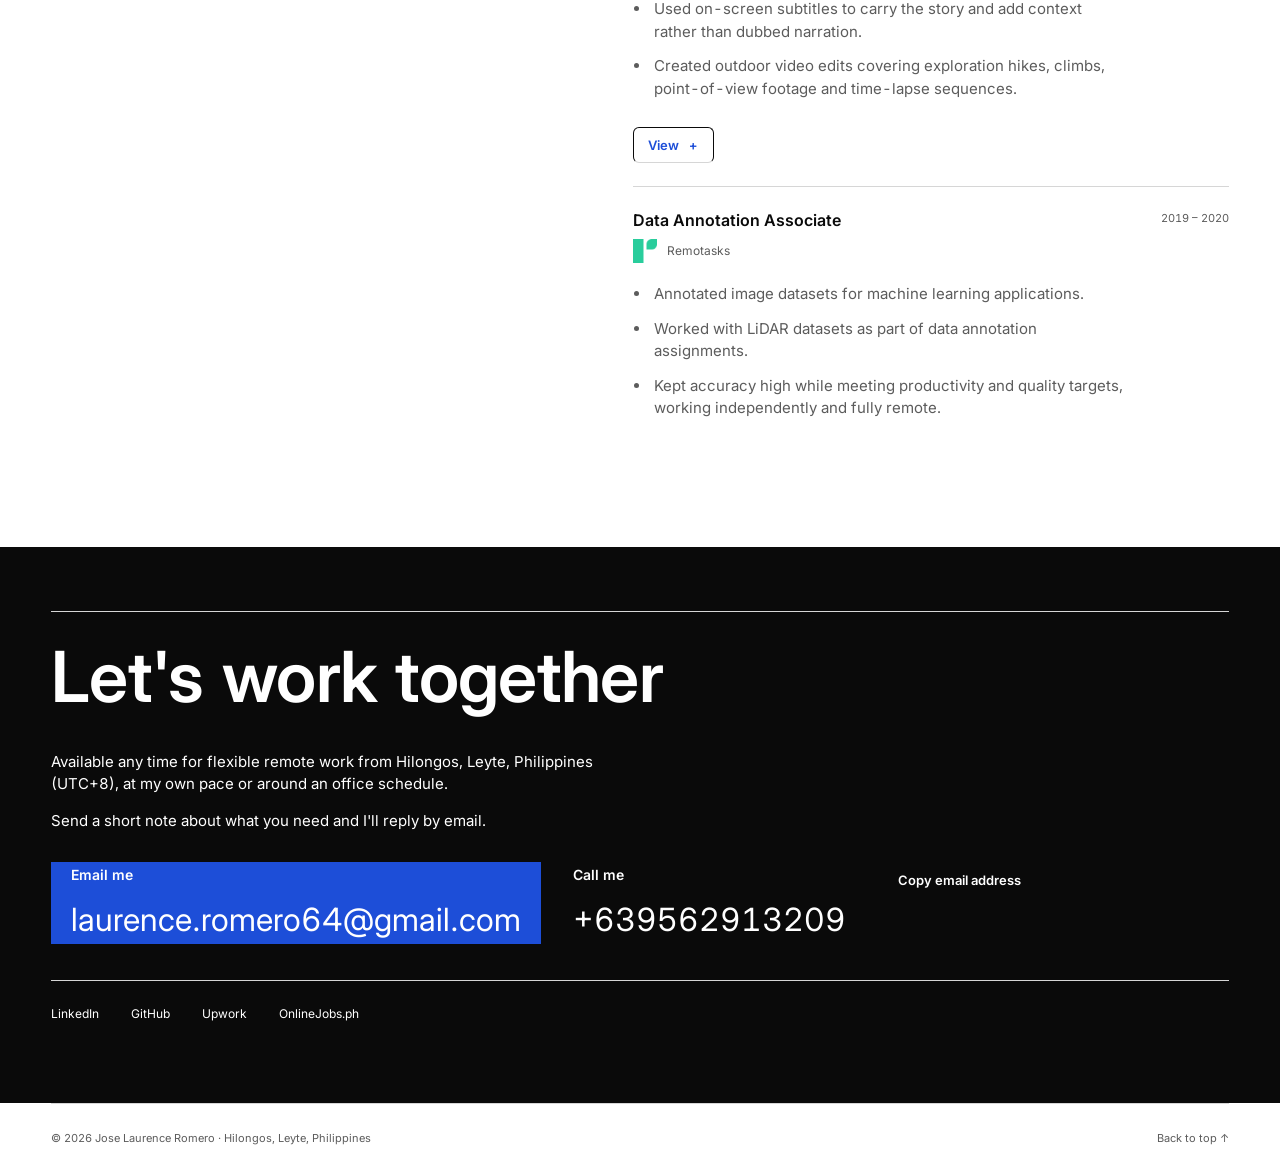
==== commit 911ec082: "download CV update" ====
--- a/index.html
+++ b/index.html
@@ -7,10 +7,10 @@
     @view-transition { navigation: auto; }
     @media (prefers-reduced-motion: reduce) { @view-transition { navigation: none; } }
   </style>
-  <title>Jose Laurence Romero | SEO Specialist, Web Developer &amp; Multimedia Creative</title>
-  <meta name="description" content="Portfolio of Jose Laurence Romero, a Computer Engineering graduate in the Philippines working in SEO, full-stack web development, and multimedia (graphic design, video editing, photography). Open for remote work.">
-  <meta property="og:title" content="Jose Laurence Romero | SEO Specialist, Web Developer &amp; Multimedia Creative">
-  <meta property="og:description" content="Portfolio of Jose Laurence Romero, a Computer Engineering graduate in the Philippines working in SEO, full-stack web development, and multimedia (graphic design, video editing, photography). Open for remote work.">
+  <title>Jose Laurence Romero | SEO and GEO Specialist, Computer Engineer &amp; Multimedia Creative</title>
+  <meta name="description" content="Portfolio of Jose Laurence Romero, a Computer Engineering graduate in the Philippines working in SEO, web app development, and multimedia (graphic design, video editing, photography). Open for remote work.">
+  <meta property="og:title" content="Jose Laurence Romero | SEO and GEO Specialist, Computer Engineer &amp; Multimedia Creative">
+  <meta property="og:description" content="Portfolio of Jose Laurence Romero, a Computer Engineering graduate in the Philippines working in SEO, web app development, and multimedia (graphic design, video editing, photography). Open for remote work.">
   <meta property="og:type" content="website">
   <meta property="og:url" content="https://laurenceromero.xyz/">
   <meta property="og:image" content="https://laurenceromero.xyz/images/og-card.png">
@@ -26,7 +26,7 @@
   <link rel="stylesheet" href="https://fonts.googleapis.com/css2?family=Inter:wght@400;500;600;700;800&display=swap">
   <link rel="stylesheet" href="style.css">
   <script type="application/ld+json">
-  {"@context":"https://schema.org","@type":"Person","name":"Jose Laurence Romero","jobTitle":["SEO Specialist","Software Developer","Graphic Designer"],"alumniOf":"University of San Carlos","address":{"@type":"PostalAddress","addressLocality":"Hilongos","addressRegion":"Leyte","addressCountry":"PH"}}
+  {"@context":"https://schema.org","@type":"Person","name":"Jose Laurence Romero","jobTitle":["SEO and GEO Specialist","Computer Engineer","Graphic Designer"],"alumniOf":"University of San Carlos","address":{"@type":"PostalAddress","addressLocality":"Hilongos","addressRegion":"Leyte","addressCountry":"PH"}}
   </script>
   <script data-shared-motion>try{var shared=JSON.parse(sessionStorage.getItem("portfolio-shared-role"));if(shared&&Date.now()-shared.time<10000&&shared.to===location.pathname&&["seo","dev","multimedia"].includes(shared.role))document.documentElement.dataset.sharedRole=shared.role}catch(e){}</script>
   <link rel="icon" href="./favicon.ico" sizes="48x48">
@@ -91,7 +91,7 @@
         </article>
         <article class="role-card reveal reveal-right" data-role="dev">
           <h3>Software Developer</h3>
-          <p>Full-stack web developer building practical systems: a credit scoring platform tested with a bank, a data-entry system for a local government treasurer's office, and a player-rating platform for pickleball. I plan with the people who will use it, build the interface and the back end, test it with real users, and improve it from their feedback.</p>
+          <p>Computer engineer building full-stack web apps with React and Laravel: a credit scoring thesis tested with a bank, and a collections system for a local government office.</p>
           <a class="btn btn--cta role-go" href="./developer/">View portfolio</a>
         </article>
         <article class="role-card reveal reveal-left" data-role="multimedia">
@@ -113,7 +113,7 @@
           </div>
           <div>
             <h3 class="reveal">Experience</h3>
-            <ul class="timeline"><li class="tl-item reveal reveal-right" id="seo-specialist"><div><h4>SEO and GEO Specialist</h4><p class="organization-name"><span>B2B Property Management Services Company</span></p><ul class="bullets"><li>Grew UK site impressions 7 to 5,206 and indexed pages 10 to 74 in ten weeks.</li><li>Fixed technical issues (duplicate H1s, long titles, missing descriptions, alt text, share images); Ahrefs site health 81 to 100.</li><li>Rewrote titles and meta descriptions for real queries, added internal links and published answer-first guides.</li></ul><details class="experience-more"><summary class="timeline-toggle btn btn--secondary btn--sm"><span class="more-label">View</span><span class="less-label">Hide</span></summary><ul class="bullets"><li>Structured pages for AI search (direct answers, FAQs, schema); 32 Copilot citations in three months.</li><li>Set up Search Console, GA4 and Bing Webmaster Tools; send monthly one-page reports.</li></ul></details></div><span class="tl-date">Sept 2026 – Present</span></li><li class="tl-item reveal reveal-left" id="software-dev-gip"><div><h4>Software Developer Intern (GIP)</h4><p class="organization-name"><span>Government Internship Program &middot; Municipal Treasurer's Office, LGU Hilongos</span></p><ul class="bullets"><li>Front end: built the interface in React, TypeScript, Inertia.js, Tailwind CSS and shadcn/ui, with keyboard-first entry, account lookup and live total checks.</li><li>Back end: built the Laravel back end with role-based verification, audit logs, duplicate-serial detection and fund splits rounded to the centavo.</li><li>Database: designed the MySQL data model from paper receipts, monthly reports and office rules; encrypted personal names.</li></ul></div><span class="tl-date">Oct 2026 &#8211; Present</span></li><li class="tl-item reveal reveal-left" id="it-concentrix">
+            <ul class="timeline"><li class="tl-item reveal reveal-right" id="seo-specialist"><div><h4>SEO and GEO Specialist</h4><p class="organization-name"><span>B2B Property Management Services Company</span></p><ul class="bullets"><li>Grew UK site impressions 7 to 5,206 and indexed pages 10 to 74 in ten weeks.</li><li>Fixed technical issues (duplicate H1s, long titles, missing descriptions, alt text, share images); Ahrefs site health 81 to 100.</li><li>Rewrote titles and meta descriptions for real queries, added internal links and published answer-first guides.</li></ul><details class="experience-more"><summary class="timeline-toggle btn btn--secondary btn--sm"><span class="more-label">View</span><span class="less-label">Hide</span></summary><ul class="bullets"><li>Structured pages for AI search (direct answers, FAQs, schema); 32 Copilot citations in three months.</li><li>Set up Search Console, GA4 and Bing Webmaster Tools; send monthly one-page reports.</li></ul></details></div><span class="tl-date">Sept 2026 – Present</span></li><li class="tl-item reveal reveal-left" id="software-dev-gip"><div><h4>Computer Engineer Intern (GIP)</h4><p class="organization-name"><span>Government Internship Program &middot; Municipal Treasurer's Office, LGU Hilongos</span></p><ul class="bullets"><li>Front end: built the interface in React, TypeScript, Inertia.js, Tailwind CSS and shadcn/ui, with keyboard-first entry, account lookup and live total checks.</li><li>Back end: built the Laravel back end with role-based verification, audit logs, duplicate-serial detection and fund splits rounded to the centavo.</li><li>Database: designed the MySQL data model from paper receipts, monthly reports and office rules; encrypted personal names.</li></ul><details class="experience-more"><summary class="timeline-toggle btn btn--secondary btn--sm"><span class="more-label">View</span><span class="less-label">Hide</span></summary><ul class="bullets"><li>Owned requirements, data model and security design; used AI coding tools for implementation, reviewed and tested each phase with office staff.</li></ul></details></div><span class="tl-date">Oct 2026 &#8211; Present</span></li><li class="tl-item reveal reveal-left" id="it-concentrix">
         <div><h4>IT Operations Intern</h4><p class="organization-name"><img class="organization-logo" src="./images/organizations/concentrix.png" width="24" height="24" alt="Concentrix logo"><span>Concentrix</span></p>
           <button class="timeline-toggle" type="button" aria-expanded="false" aria-controls="it-concentrix-details"><span class="toggle-label">View</span><span class="toggle-mark icon-toggle" aria-hidden="true"><span class="icon-off">+</span><span class="icon-on">−</span></span><span class="sr-only"> IT Operations Intern</span></button>
           <div class="timeline-details" id="it-concentrix-details" inert=""><div><ul class="bullets"><li>Troubleshot hardware and software issues to support daily IT operations.</li><li>Investigated network issues as part of the office's IT support work.</li><li>Configured workstations for daily use.</li><li>Documented IT processes and worked with enterprise IT teams on operational support.</li></ul></div></div>
--- a/style.css
+++ b/style.css
@@ -135,6 +135,10 @@
 
 /* Role page mastheads. */
 .page-head { position: relative; overflow: clip; padding: 52px 0 64px; }
+.cv-download-row { display: flex; justify-content: flex-end; margin-top: 20px; margin-bottom: 16px; }
+.cv-download-row .cv-download { min-height: 44px; flex-wrap: nowrap; white-space: nowrap; text-decoration: none; }
+.cv-download-row svg { display: block; width: 16px; height: 16px; flex: 0 0 16px; }
+.js-motion .cv-download-row.reveal:not(.in) { transform: translateY(8px); transition: opacity 200ms var(--ease-out), transform 200ms var(--ease-out); }
 .page-head > .wrap { display: grid; grid-template-columns: repeat(12,minmax(0,1fr)); gap: 24px var(--gap); padding-bottom: 36px; border: 0; }
 .back { grid-column: 1 / -1; width: fit-content; font-size: 12px; color: var(--muted); }
 .back:hover { color: var(--accent); text-decoration: underline; }
